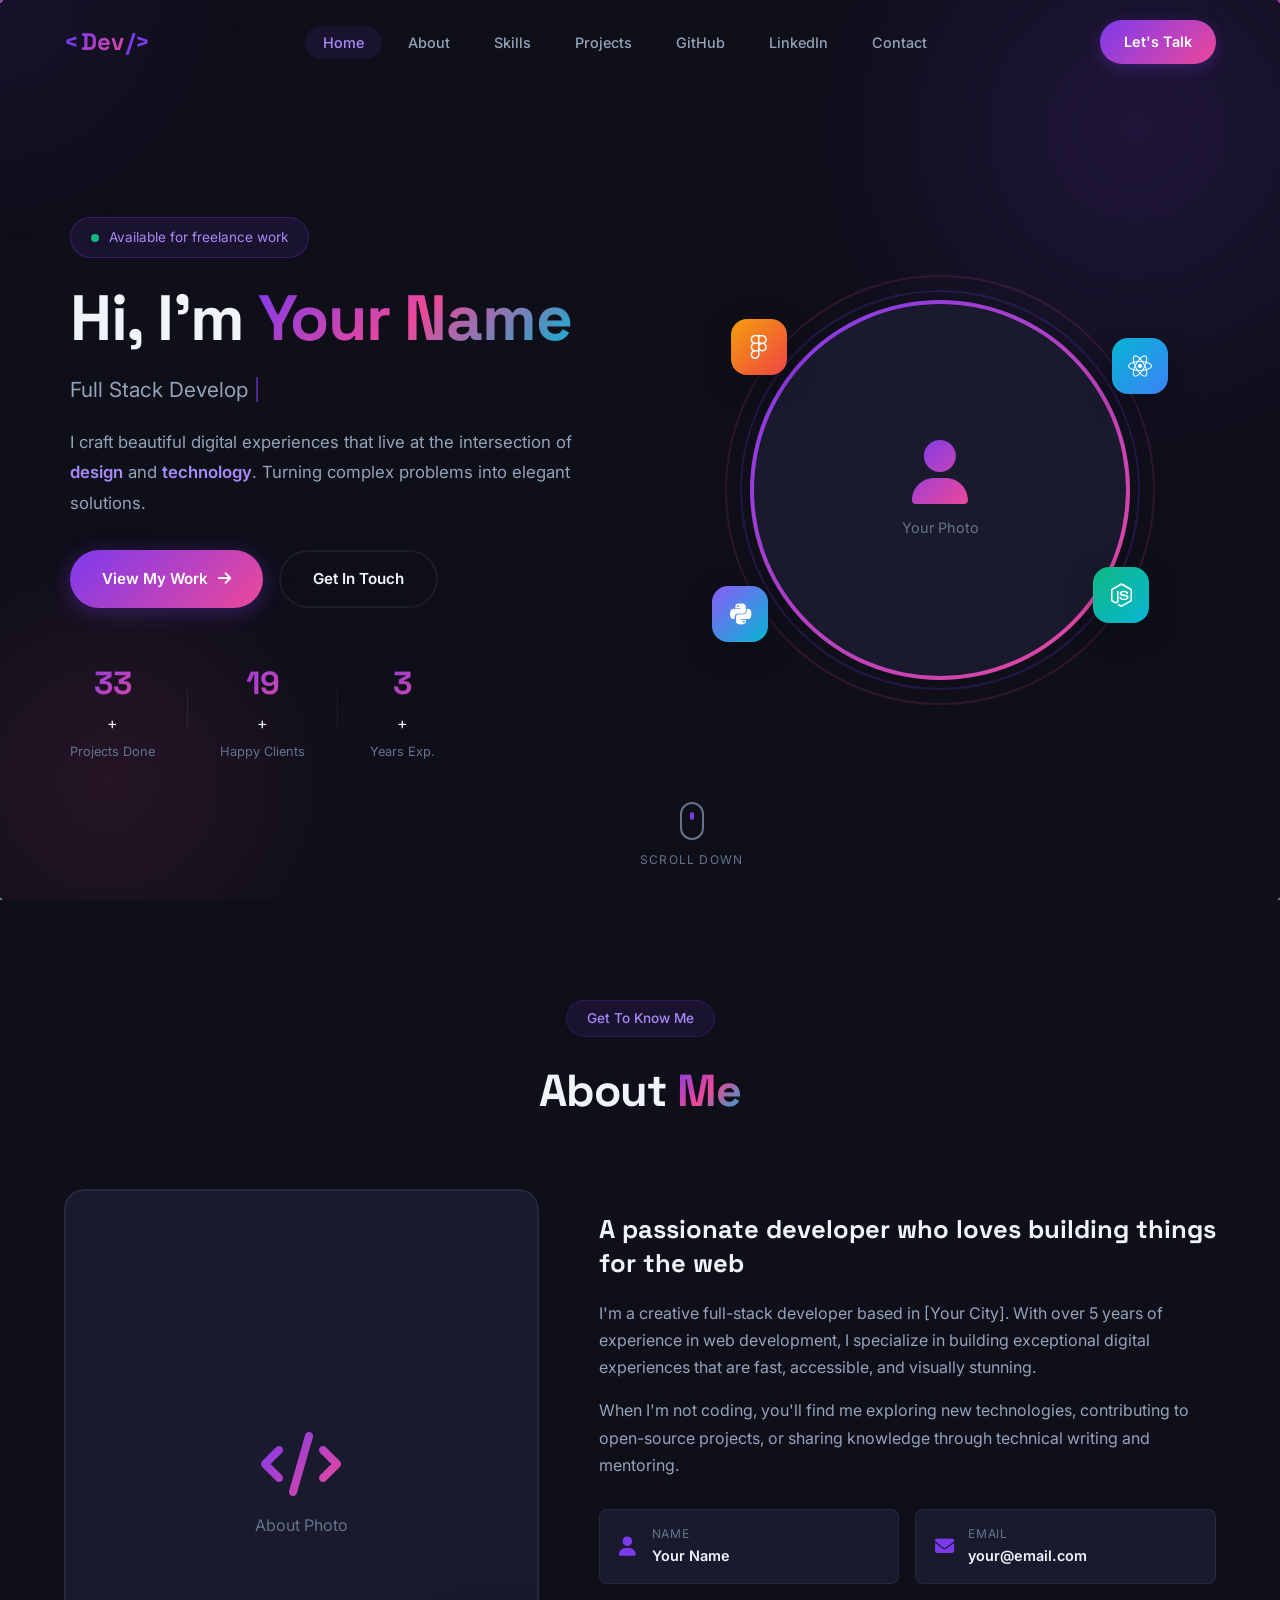
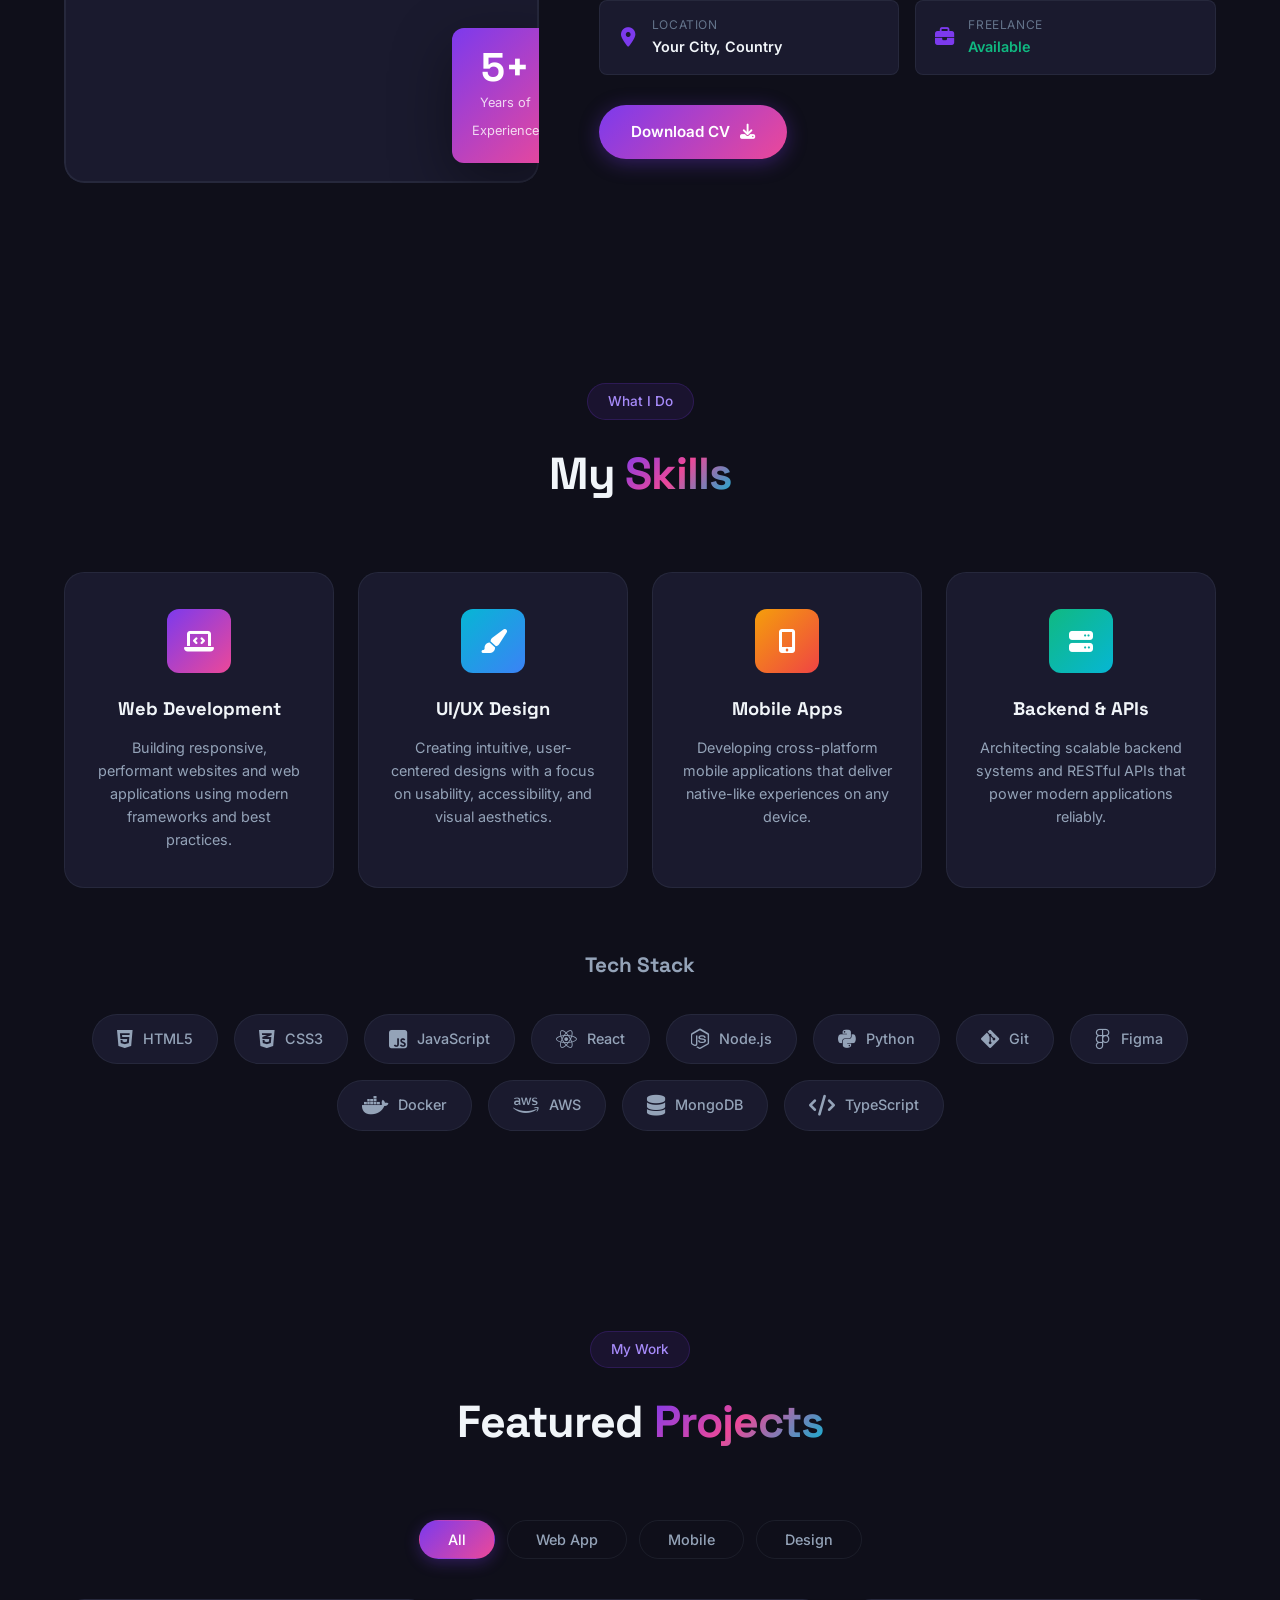
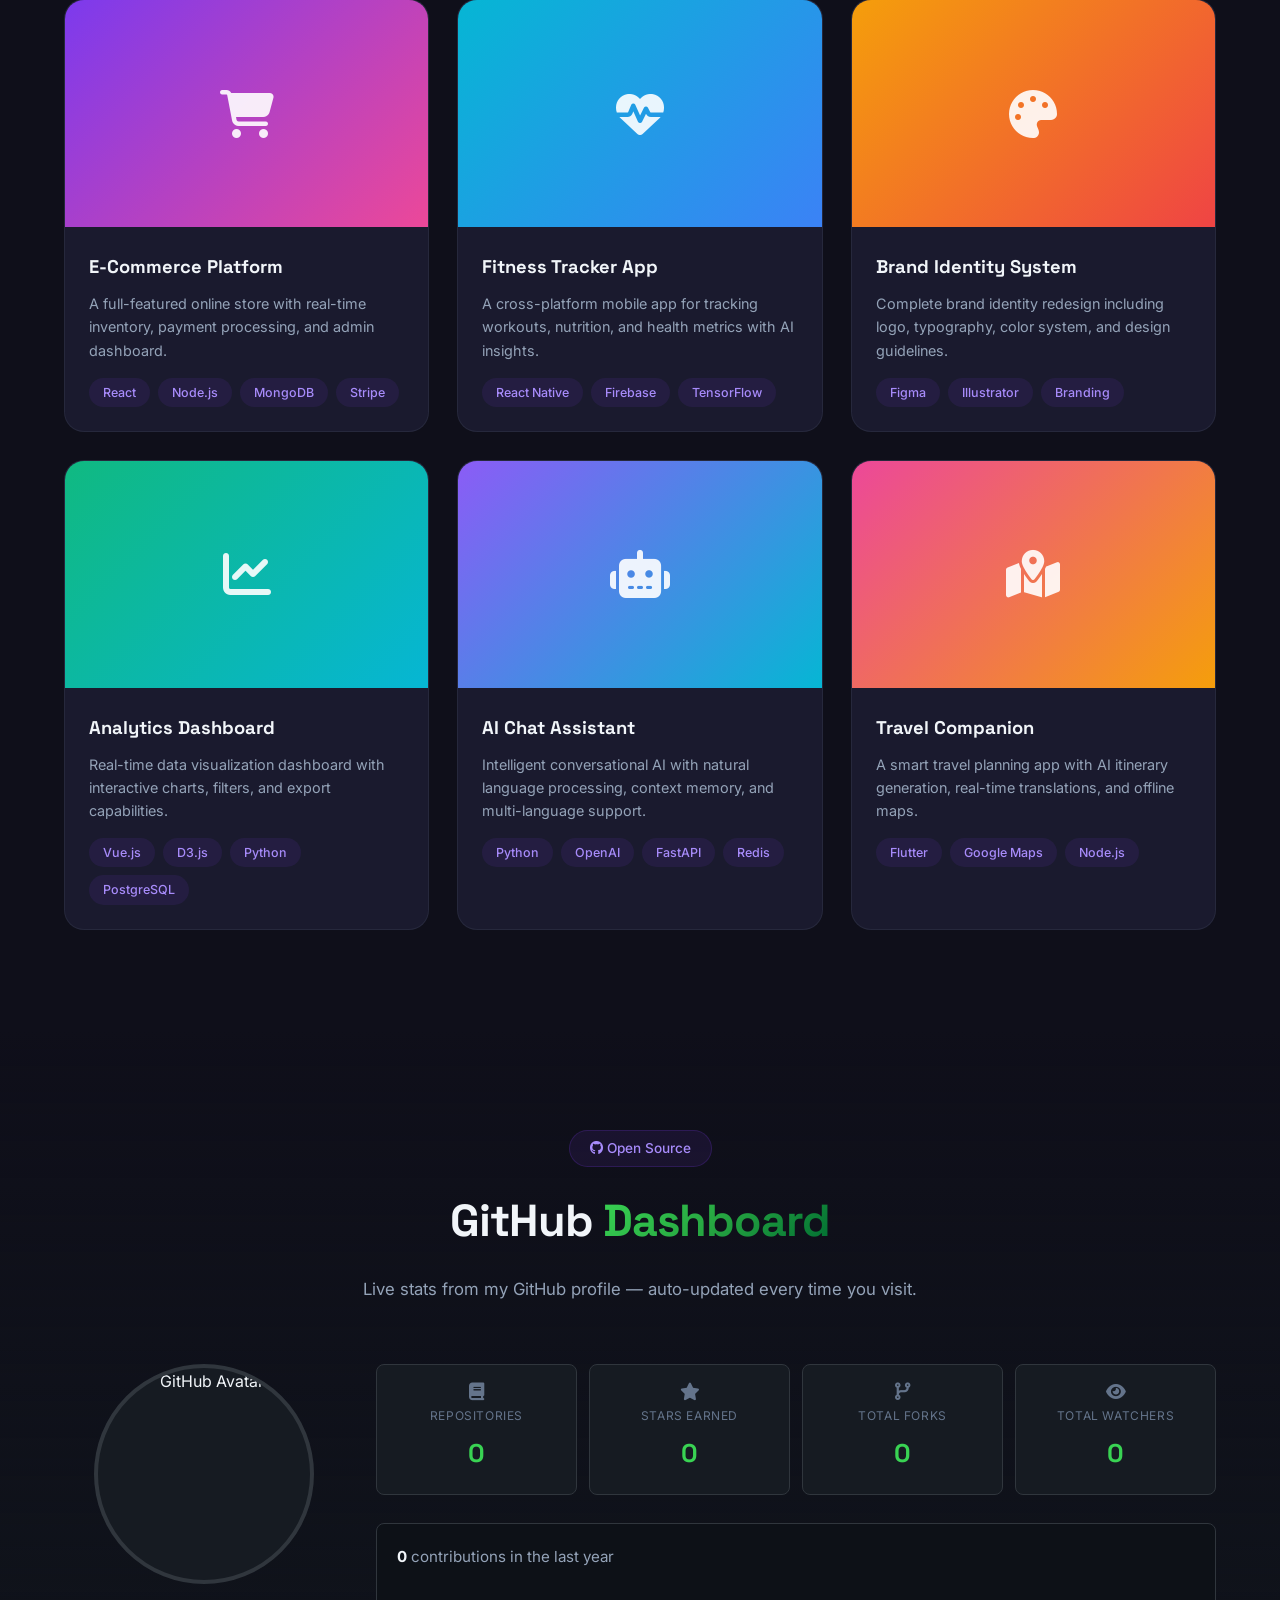
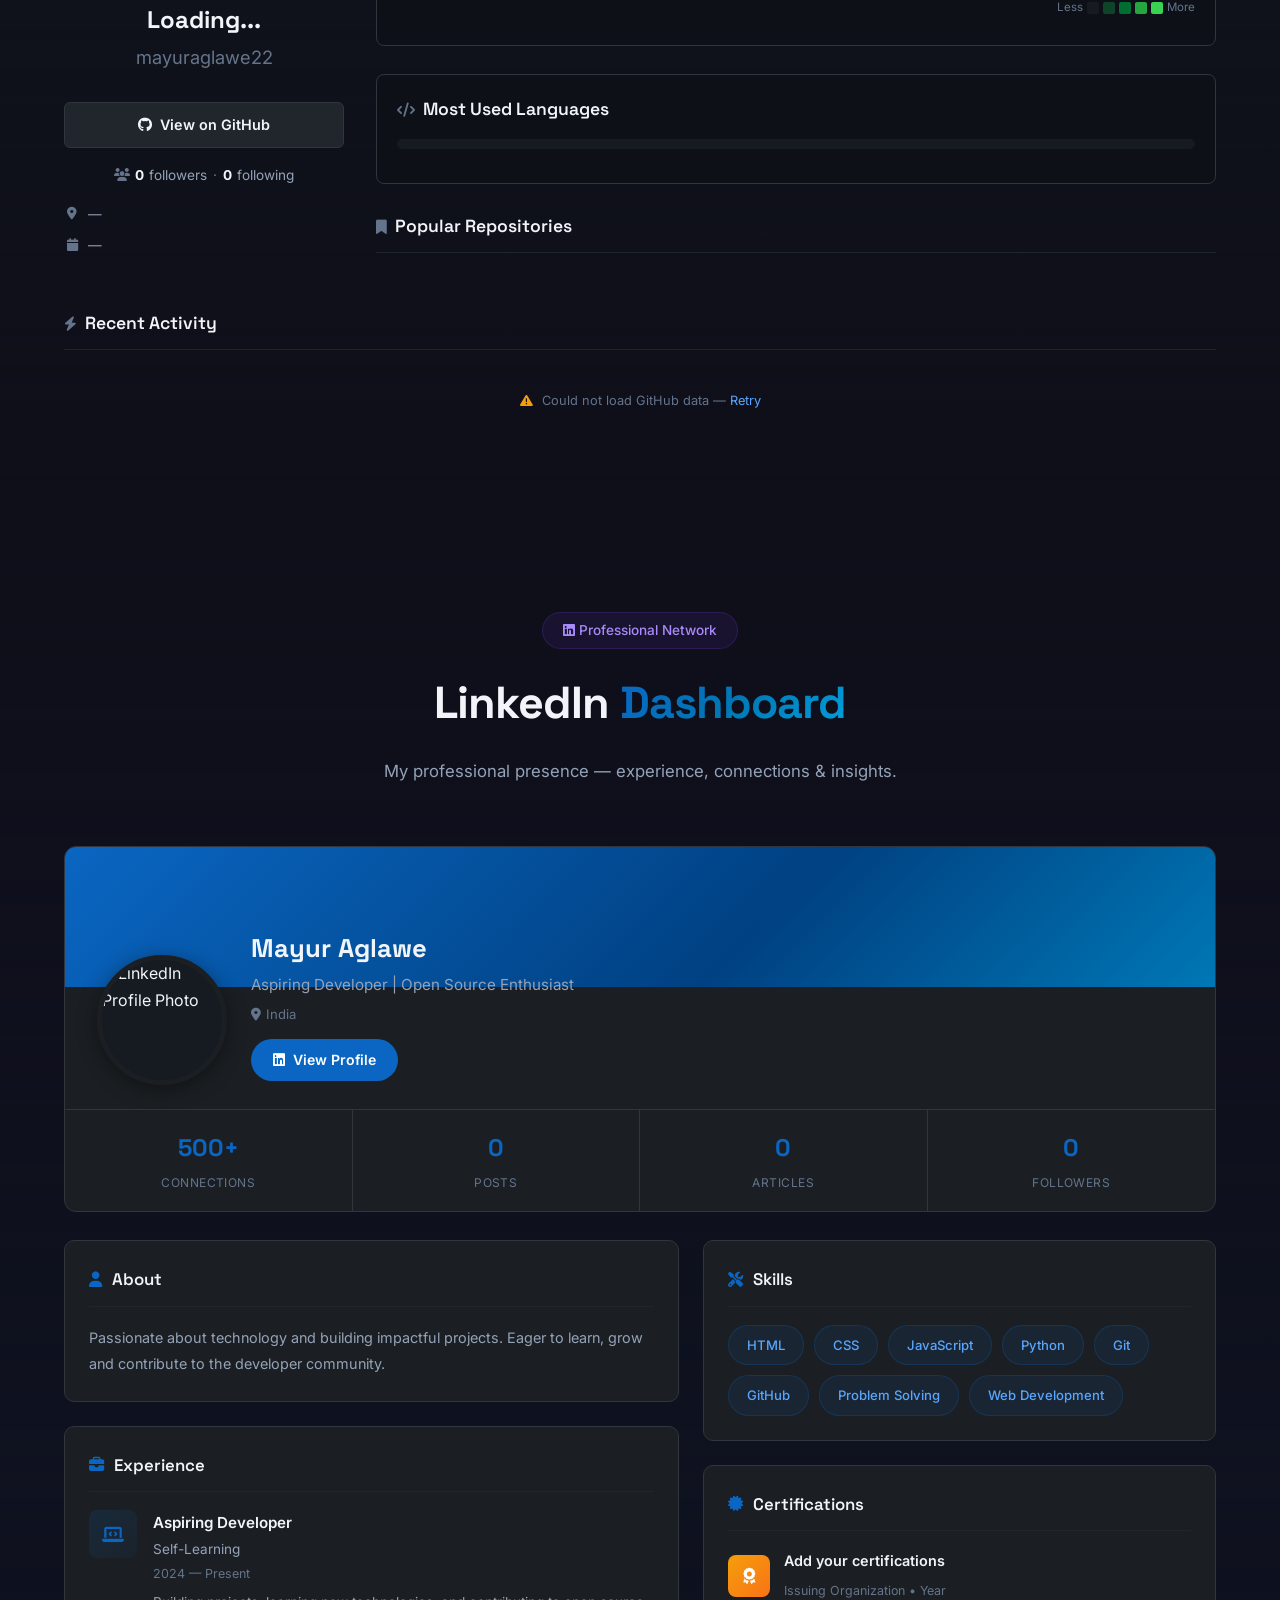
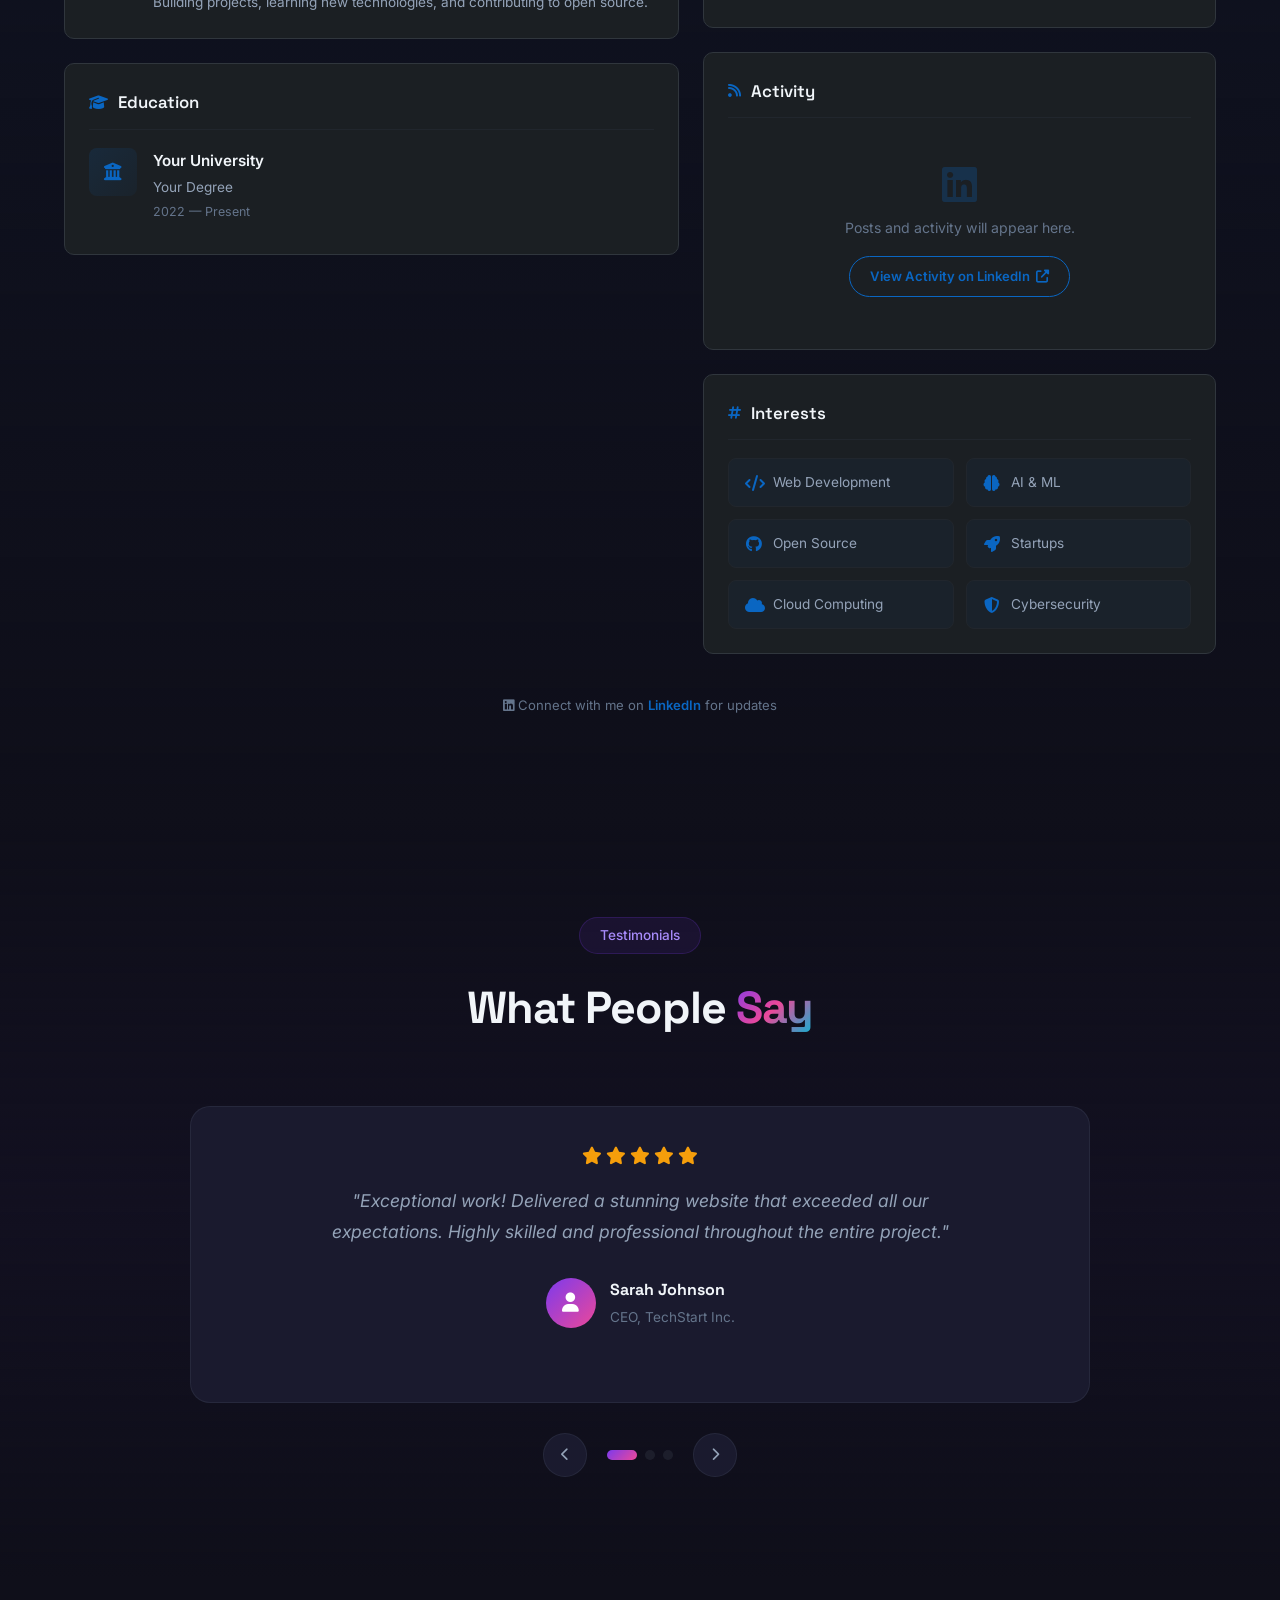
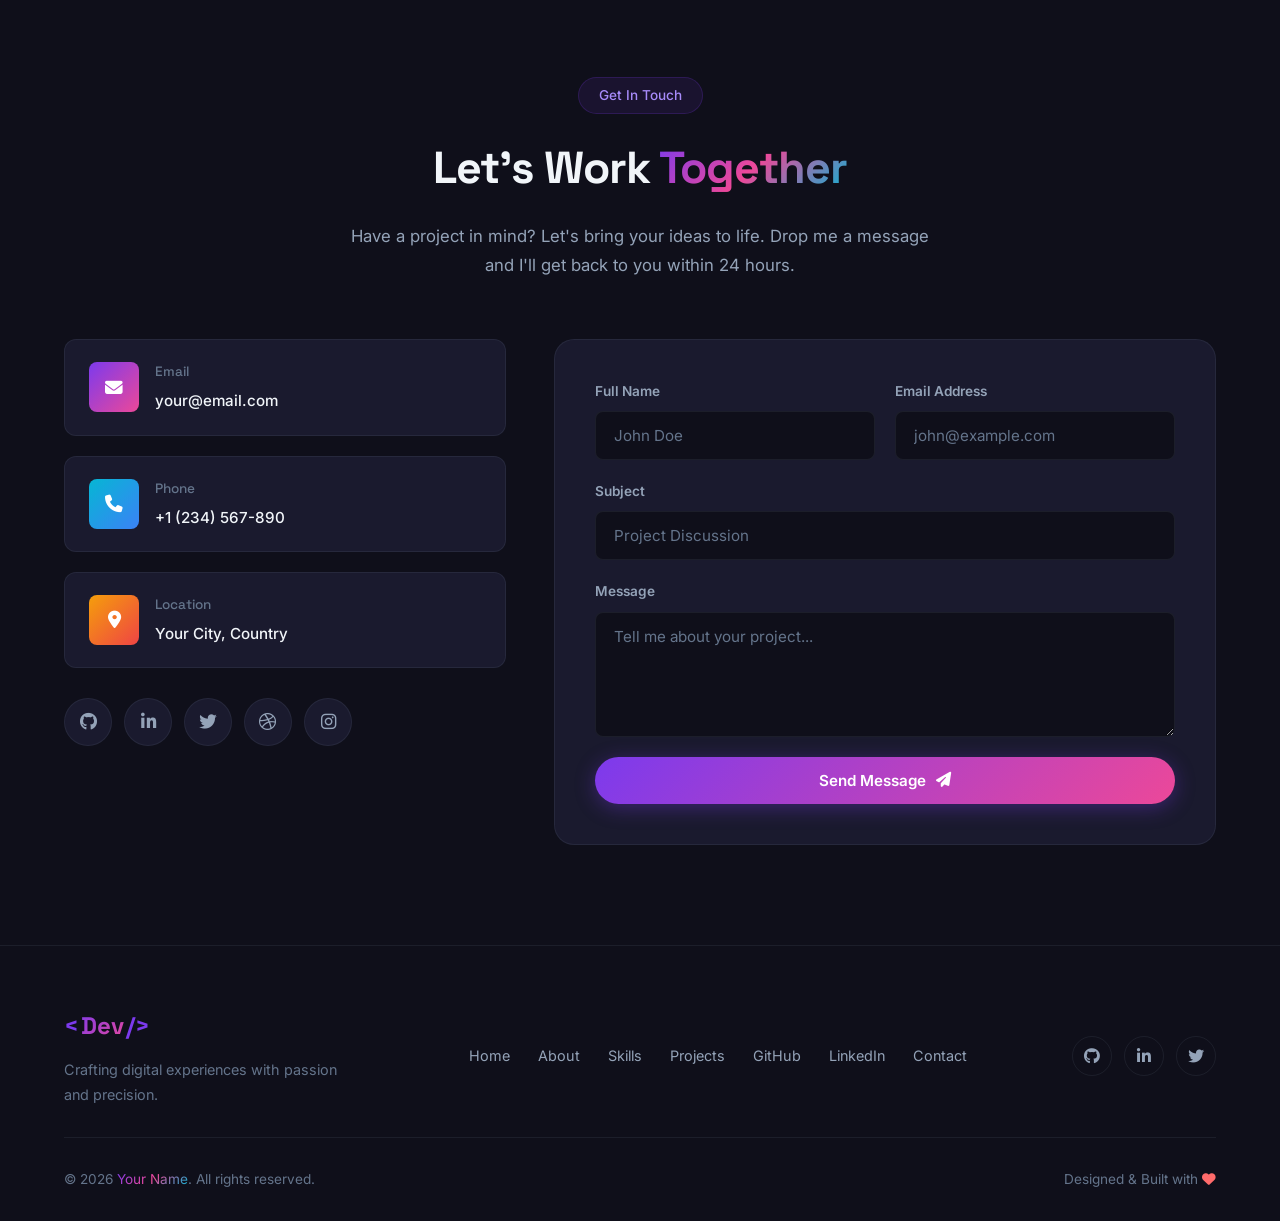
==== index.html @ 2cebf40b "Add LinkedIn Dashboard section with professional profile, experience, skills, certifications and int" ====
<!DOCTYPE html>
<html lang="en">
<head>
    <meta charset="UTF-8">
    <meta name="viewport" content="width=device-width, initial-scale=1.0">
    <title>Portfolio | Creative Developer</title>
    <link rel="stylesheet" href="css/style.css">
    <link rel="stylesheet" href="https://cdnjs.cloudflare.com/ajax/libs/font-awesome/6.5.1/css/all.min.css">
    <link rel="preconnect" href="https://fonts.googleapis.com">
    <link rel="preconnect" href="https://fonts.gstatic.com" crossorigin>
    <link href="https://fonts.googleapis.com/css2?family=Inter:wght@300;400;500;600;700;800;900&family=Space+Grotesk:wght@400;500;600;700&display=swap" rel="stylesheet">
</head>
<body>
    <!-- Cursor Glow Effect -->
    <div class="cursor-glow" id="cursorGlow"></div>

    <!-- Particle Canvas -->
    <canvas id="particleCanvas"></canvas>

    <!-- Navigation -->
    <nav class="navbar" id="navbar">
        <div class="nav-container">
            <a href="#" class="nav-logo">
                <span class="logo-bracket">&lt;</span>
                <span class="logo-text">Dev</span>
                <span class="logo-bracket">/&gt;</span>
            </a>
            <ul class="nav-menu" id="navMenu">
                <li><a href="#home" class="nav-link active">Home</a></li>
                <li><a href="#about" class="nav-link">About</a></li>
                <li><a href="#skills" class="nav-link">Skills</a></li>
                <li><a href="#projects" class="nav-link">Projects</a></li>
                <li><a href="#github" class="nav-link">GitHub</a></li>
                <li><a href="#linkedin" class="nav-link">LinkedIn</a></li>
                <li><a href="#contact" class="nav-link">Contact</a></li>
            </ul>
            <a href="#contact" class="nav-cta">Let's Talk</a>
            <button class="hamburger" id="hamburger" aria-label="Toggle menu">
                <span></span>
                <span></span>
                <span></span>
            </button>
        </div>
    </nav>

    <!-- Hero Section -->
    <section class="hero" id="home">
        <div class="hero-container">
            <div class="hero-content">
                <div class="hero-badge" data-animate="fade-up">
                    <span class="badge-dot"></span>
                    Available for freelance work
                </div>
                <h1 class="hero-title" data-animate="fade-up" data-delay="100">
                    Hi, I'm <span class="gradient-text">Your Name</span>
                </h1>
                <p class="hero-subtitle" data-animate="fade-up" data-delay="200">
                    <span class="typewriter" id="typewriter"></span>
                    <span class="typewriter-cursor">|</span>
                </p>
                <p class="hero-description" data-animate="fade-up" data-delay="300">
                    I craft beautiful digital experiences that live at the intersection of 
                    <span class="highlight">design</span> and <span class="highlight">technology</span>. 
                    Turning complex problems into elegant solutions.
                </p>
                <div class="hero-actions" data-animate="fade-up" data-delay="400">
                    <a href="#projects" class="btn btn-primary">
                        <span>View My Work</span>
                        <i class="fas fa-arrow-right"></i>
                    </a>
                    <a href="#contact" class="btn btn-outline">
                        <span>Get In Touch</span>
                    </a>
                </div>
                <div class="hero-stats" data-animate="fade-up" data-delay="500">
                    <div class="stat">
                        <span class="stat-number" data-count="50">0</span>+
                        <span class="stat-label">Projects Done</span>
                    </div>
                    <div class="stat-divider"></div>
                    <div class="stat">
                        <span class="stat-number" data-count="30">0</span>+
                        <span class="stat-label">Happy Clients</span>
                    </div>
                    <div class="stat-divider"></div>
                    <div class="stat">
                        <span class="stat-number" data-count="5">0</span>+
                        <span class="stat-label">Years Exp.</span>
                    </div>
                </div>
            </div>
            <div class="hero-visual" data-animate="fade-left" data-delay="300">
                <div class="hero-image-wrapper">
                    <div class="hero-image-ring"></div>
                    <div class="hero-image-ring ring-2"></div>
                    <div class="hero-image">
                        <div class="hero-avatar">
                            <i class="fas fa-user"></i>
                            <span>Your Photo</span>
                        </div>
                    </div>
                    <div class="floating-badge badge-1">
                        <i class="fab fa-react"></i>
                    </div>
                    <div class="floating-badge badge-2">
                        <i class="fab fa-node-js"></i>
                    </div>
                    <div class="floating-badge badge-3">
                        <i class="fab fa-figma"></i>
                    </div>
                    <div class="floating-badge badge-4">
                        <i class="fab fa-python"></i>
                    </div>
                </div>
            </div>
        </div>
        <div class="scroll-indicator" data-animate="fade-up" data-delay="600">
            <div class="scroll-mouse">
                <div class="scroll-wheel"></div>
            </div>
            <span>Scroll Down</span>
        </div>
    </section>

    <!-- About Section -->
    <section class="about section" id="about">
        <div class="container">
            <div class="section-header" data-animate="fade-up">
                <span class="section-tag">Get To Know Me</span>
                <h2 class="section-title">About <span class="gradient-text">Me</span></h2>
            </div>
            <div class="about-grid">
                <div class="about-image-col" data-animate="fade-right">
                    <div class="about-image-card">
                        <div class="about-image-placeholder">
                            <i class="fas fa-code"></i>
                            <span>About Photo</span>
                        </div>
                        <div class="experience-badge">
                            <span class="exp-number">5+</span>
                            <span class="exp-text">Years of<br>Experience</span>
                        </div>
                    </div>
                </div>
                <div class="about-content-col" data-animate="fade-left">
                    <h3 class="about-heading">
                        A passionate developer who loves building things for the web
                    </h3>
                    <p class="about-text">
                        I'm a creative full-stack developer based in [Your City]. With over 5 years of 
                        experience in web development, I specialize in building exceptional digital experiences 
                        that are fast, accessible, and visually stunning.
                    </p>
                    <p class="about-text">
                        When I'm not coding, you'll find me exploring new technologies, contributing to 
                        open-source projects, or sharing knowledge through technical writing and mentoring.
                    </p>
                    <div class="about-info-grid">
                        <div class="info-item">
                            <i class="fas fa-user"></i>
                            <div>
                                <span class="info-label">Name</span>
                                <span class="info-value">Your Name</span>
                            </div>
                        </div>
                        <div class="info-item">
                            <i class="fas fa-envelope"></i>
                            <div>
                                <span class="info-label">Email</span>
                                <span class="info-value">your@email.com</span>
                            </div>
                        </div>
                        <div class="info-item">
                            <i class="fas fa-map-marker-alt"></i>
                            <div>
                                <span class="info-label">Location</span>
                                <span class="info-value">Your City, Country</span>
                            </div>
                        </div>
                        <div class="info-item">
                            <i class="fas fa-briefcase"></i>
                            <div>
                                <span class="info-label">Freelance</span>
                                <span class="info-value available">Available</span>
                            </div>
                        </div>
                    </div>
                    <a href="#" class="btn btn-primary" download>
                        <span>Download CV</span>
                        <i class="fas fa-download"></i>
                    </a>
                </div>
            </div>
        </div>
    </section>

    <!-- Skills Section -->
    <section class="skills section" id="skills">
        <div class="container">
            <div class="section-header" data-animate="fade-up">
                <span class="section-tag">What I Do</span>
                <h2 class="section-title">My <span class="gradient-text">Skills</span></h2>
            </div>

            <!-- Services Cards -->
            <div class="services-grid" data-animate="fade-up" data-delay="100">
                <div class="service-card">
                    <div class="service-icon gradient-bg-1">
                        <i class="fas fa-laptop-code"></i>
                    </div>
                    <h3>Web Development</h3>
                    <p>Building responsive, performant websites and web applications using modern frameworks and best practices.</p>
                </div>
                <div class="service-card">
                    <div class="service-icon gradient-bg-2">
                        <i class="fas fa-paint-brush"></i>
                    </div>
                    <h3>UI/UX Design</h3>
                    <p>Creating intuitive, user-centered designs with a focus on usability, accessibility, and visual aesthetics.</p>
                </div>
                <div class="service-card">
                    <div class="service-icon gradient-bg-3">
                        <i class="fas fa-mobile-alt"></i>
                    </div>
                    <h3>Mobile Apps</h3>
                    <p>Developing cross-platform mobile applications that deliver native-like experiences on any device.</p>
                </div>
                <div class="service-card">
                    <div class="service-icon gradient-bg-4">
                        <i class="fas fa-server"></i>
                    </div>
                    <h3>Backend & APIs</h3>
                    <p>Architecting scalable backend systems and RESTful APIs that power modern applications reliably.</p>
                </div>
            </div>

            <!-- Tech Stack -->
            <div class="tech-stack" data-animate="fade-up" data-delay="200">
                <h3 class="tech-title">Tech Stack</h3>
                <div class="tech-grid">
                    <div class="tech-item" data-tooltip="HTML5">
                        <i class="fab fa-html5"></i>
                        <span>HTML5</span>
                    </div>
                    <div class="tech-item" data-tooltip="CSS3">
                        <i class="fab fa-css3-alt"></i>
                        <span>CSS3</span>
                    </div>
                    <div class="tech-item" data-tooltip="JavaScript">
                        <i class="fab fa-js-square"></i>
                        <span>JavaScript</span>
                    </div>
                    <div class="tech-item" data-tooltip="React">
                        <i class="fab fa-react"></i>
                        <span>React</span>
                    </div>
                    <div class="tech-item" data-tooltip="Node.js">
                        <i class="fab fa-node-js"></i>
                        <span>Node.js</span>
                    </div>
                    <div class="tech-item" data-tooltip="Python">
                        <i class="fab fa-python"></i>
                        <span>Python</span>
                    </div>
                    <div class="tech-item" data-tooltip="Git">
                        <i class="fab fa-git-alt"></i>
                        <span>Git</span>
                    </div>
                    <div class="tech-item" data-tooltip="Figma">
                        <i class="fab fa-figma"></i>
                        <span>Figma</span>
                    </div>
                    <div class="tech-item" data-tooltip="Docker">
                        <i class="fab fa-docker"></i>
                        <span>Docker</span>
                    </div>
                    <div class="tech-item" data-tooltip="AWS">
                        <i class="fab fa-aws"></i>
                        <span>AWS</span>
                    </div>
                    <div class="tech-item" data-tooltip="MongoDB">
                        <i class="fas fa-database"></i>
                        <span>MongoDB</span>
                    </div>
                    <div class="tech-item" data-tooltip="TypeScript">
                        <i class="fas fa-code"></i>
                        <span>TypeScript</span>
                    </div>
                </div>
            </div>
        </div>
    </section>

    <!-- Projects Section -->
    <section class="projects section" id="projects">
        <div class="container">
            <div class="section-header" data-animate="fade-up">
                <span class="section-tag">My Work</span>
                <h2 class="section-title">Featured <span class="gradient-text">Projects</span></h2>
            </div>

            <!-- Filter Buttons -->
            <div class="project-filters" data-animate="fade-up" data-delay="100">
                <button class="filter-btn active" data-filter="all">All</button>
                <button class="filter-btn" data-filter="web">Web App</button>
                <button class="filter-btn" data-filter="mobile">Mobile</button>
                <button class="filter-btn" data-filter="design">Design</button>
            </div>

            <!-- Projects Grid -->
            <div class="projects-grid">
                <div class="project-card" data-category="web" data-animate="fade-up" data-delay="100">
                    <div class="project-image">
                        <div class="project-placeholder gradient-bg-1">
                            <i class="fas fa-shopping-cart"></i>
                        </div>
                        <div class="project-overlay">
                            <div class="project-links">
                                <a href="#" class="project-link" title="Live Demo">
                                    <i class="fas fa-external-link-alt"></i>
                                </a>
                                <a href="#" class="project-link" title="Source Code">
                                    <i class="fab fa-github"></i>
                                </a>
                            </div>
                        </div>
                    </div>
                    <div class="project-info">
                        <h3>E-Commerce Platform</h3>
                        <p>A full-featured online store with real-time inventory, payment processing, and admin dashboard.</p>
                        <div class="project-tags">
                            <span>React</span>
                            <span>Node.js</span>
                            <span>MongoDB</span>
                            <span>Stripe</span>
                        </div>
                    </div>
                </div>

                <div class="project-card" data-category="mobile" data-animate="fade-up" data-delay="200">
                    <div class="project-image">
                        <div class="project-placeholder gradient-bg-2">
                            <i class="fas fa-heartbeat"></i>
                        </div>
                        <div class="project-overlay">
                            <div class="project-links">
                                <a href="#" class="project-link" title="Live Demo">
                                    <i class="fas fa-external-link-alt"></i>
                                </a>
                                <a href="#" class="project-link" title="Source Code">
                                    <i class="fab fa-github"></i>
                                </a>
                            </div>
                        </div>
                    </div>
                    <div class="project-info">
                        <h3>Fitness Tracker App</h3>
                        <p>A cross-platform mobile app for tracking workouts, nutrition, and health metrics with AI insights.</p>
                        <div class="project-tags">
                            <span>React Native</span>
                            <span>Firebase</span>
                            <span>TensorFlow</span>
                        </div>
                    </div>
                </div>

                <div class="project-card" data-category="design" data-animate="fade-up" data-delay="300">
                    <div class="project-image">
                        <div class="project-placeholder gradient-bg-3">
                            <i class="fas fa-palette"></i>
                        </div>
                        <div class="project-overlay">
                            <div class="project-links">
                                <a href="#" class="project-link" title="Live Demo">
                                    <i class="fas fa-external-link-alt"></i>
                                </a>
                                <a href="#" class="project-link" title="Source Code">
                                    <i class="fab fa-github"></i>
                                </a>
                            </div>
                        </div>
                    </div>
                    <div class="project-info">
                        <h3>Brand Identity System</h3>
                        <p>Complete brand identity redesign including logo, typography, color system, and design guidelines.</p>
                        <div class="project-tags">
                            <span>Figma</span>
                            <span>Illustrator</span>
                            <span>Branding</span>
                        </div>
                    </div>
                </div>

                <div class="project-card" data-category="web" data-animate="fade-up" data-delay="400">
                    <div class="project-image">
                        <div class="project-placeholder gradient-bg-4">
                            <i class="fas fa-chart-line"></i>
                        </div>
                        <div class="project-overlay">
                            <div class="project-links">
                                <a href="#" class="project-link" title="Live Demo">
                                    <i class="fas fa-external-link-alt"></i>
                                </a>
                                <a href="#" class="project-link" title="Source Code">
                                    <i class="fab fa-github"></i>
                                </a>
                            </div>
                        </div>
                    </div>
                    <div class="project-info">
                        <h3>Analytics Dashboard</h3>
                        <p>Real-time data visualization dashboard with interactive charts, filters, and export capabilities.</p>
                        <div class="project-tags">
                            <span>Vue.js</span>
                            <span>D3.js</span>
                            <span>Python</span>
                            <span>PostgreSQL</span>
                        </div>
                    </div>
                </div>

                <div class="project-card" data-category="web" data-animate="fade-up" data-delay="200">
                    <div class="project-image">
                        <div class="project-placeholder gradient-bg-5">
                            <i class="fas fa-robot"></i>
                        </div>
                        <div class="project-overlay">
                            <div class="project-links">
                                <a href="#" class="project-link" title="Live Demo">
                                    <i class="fas fa-external-link-alt"></i>
                                </a>
                                <a href="#" class="project-link" title="Source Code">
                                    <i class="fab fa-github"></i>
                                </a>
                            </div>
                        </div>
                    </div>
                    <div class="project-info">
                        <h3>AI Chat Assistant</h3>
                        <p>Intelligent conversational AI with natural language processing, context memory, and multi-language support.</p>
                        <div class="project-tags">
                            <span>Python</span>
                            <span>OpenAI</span>
                            <span>FastAPI</span>
                            <span>Redis</span>
                        </div>
                    </div>
                </div>

                <div class="project-card" data-category="mobile" data-animate="fade-up" data-delay="300">
                    <div class="project-image">
                        <div class="project-placeholder gradient-bg-6">
                            <i class="fas fa-map-marked-alt"></i>
                        </div>
                        <div class="project-overlay">
                            <div class="project-links">
                                <a href="#" class="project-link" title="Live Demo">
                                    <i class="fas fa-external-link-alt"></i>
                                </a>
                                <a href="#" class="project-link" title="Source Code">
                                    <i class="fab fa-github"></i>
                                </a>
                            </div>
                        </div>
                    </div>
                    <div class="project-info">
                        <h3>Travel Companion</h3>
                        <p>A smart travel planning app with AI itinerary generation, real-time translations, and offline maps.</p>
                        <div class="project-tags">
                            <span>Flutter</span>
                            <span>Google Maps</span>
                            <span>Node.js</span>
                        </div>
                    </div>
                </div>
            </div>
        </div>
    </section>

    <!-- GitHub Dashboard Section -->
    <section class="github-dashboard section" id="github">
        <div class="container">
            <div class="section-header" data-animate="fade-up">
                <span class="section-tag"><i class="fab fa-github"></i> Open Source</span>
                <h2 class="section-title">GitHub <span class="gh-green-text">Dashboard</span></h2>
                <p class="section-subtitle">Live stats from my GitHub profile — auto-updated every time you visit.</p>
            </div>

            <!-- GitHub-style Profile Overview -->
            <div class="gh-overview" data-animate="fade-up" data-delay="100">
                <div class="gh-profile-sidebar">
                    <img class="gh-avatar" id="ghAvatar" src="https://avatars.githubusercontent.com/u/223784075?v=4" alt="GitHub Avatar">
                    <h3 id="ghName" class="gh-display-name">Loading...</h3>
                    <span class="gh-username" id="ghUsername">mayuraglawe22</span>
                    <p class="gh-bio" id="ghBio"></p>
                    <a href="https://github.com/mayuraglawe22" target="_blank" rel="noopener" class="gh-follow-btn">
                        <i class="fab fa-github"></i> View on GitHub
                    </a>
                    <div class="gh-sidebar-stats">
                        <div class="gh-sidebar-stat">
                            <i class="fas fa-users"></i>
                            <strong id="ghFollowers">0</strong> followers
                        </div>
                        <span class="gh-dot-sep">·</span>
                        <div class="gh-sidebar-stat">
                            <strong id="ghFollowing">0</strong> following
                        </div>
                    </div>
                    <div class="gh-sidebar-meta">
                        <div class="gh-meta-item gh-hidden" id="ghCompany">
                            <i class="fas fa-building"></i> <span></span>
                        </div>
                        <div class="gh-meta-item" id="ghLocation">
                            <i class="fas fa-map-marker-alt"></i> <span>—</span>
                        </div>
                        <div class="gh-meta-item gh-hidden" id="ghBlog">
                            <i class="fas fa-link"></i> <a href="#" target="_blank" rel="noopener" title="Blog">—</a>
                        </div>
                        <div class="gh-meta-item" id="ghJoined">
                            <i class="fas fa-calendar"></i> <span>—</span>
                        </div>
                    </div>
                </div>

                <div class="gh-main-content">
                    <!-- Pinned / Stats Row -->
                    <div class="gh-stats-bar">
                        <div class="gh-stat-pill">
                            <i class="fas fa-book"></i>
                            <span>Repositories</span>
                            <strong id="ghRepos">0</strong>
                        </div>
                        <div class="gh-stat-pill">
                            <i class="fas fa-star"></i>
                            <span>Stars Earned</span>
                            <strong id="ghStars">0</strong>
                        </div>
                        <div class="gh-stat-pill">
                            <i class="fas fa-code-branch"></i>
                            <span>Total Forks</span>
                            <strong id="ghForks">0</strong>
                        </div>
                        <div class="gh-stat-pill">
                            <i class="fas fa-eye"></i>
                            <span>Total Watchers</span>
                            <strong id="ghWatchers">0</strong>
                        </div>
                    </div>

                    <!-- Contribution Graph (GitHub green!) -->
                    <div class="gh-contrib-section">
                        <div class="gh-contrib-header">
                            <h3><span id="ghContribCount">0</span> contributions in the last year</h3>
                        </div>
                        <div class="gh-contrib-card">
                            <div class="gh-contrib-calendar" id="ghContribCalendar">
                                <!-- JS generates the green grid here -->
                            </div>
                            <div class="gh-contrib-legend">
                                <span>Less</span>
                                <div class="gh-legend-box gh-level-0"></div>
                                <div class="gh-legend-box gh-level-1"></div>
                                <div class="gh-legend-box gh-level-2"></div>
                                <div class="gh-legend-box gh-level-3"></div>
                                <div class="gh-legend-box gh-level-4"></div>
                                <span>More</span>
                            </div>
                        </div>
                    </div>

                    <!-- Language Breakdown -->
                    <div class="gh-langs-section">
                        <h3 class="gh-section-title"><i class="fas fa-code"></i> Most Used Languages</h3>
                        <div class="gh-langs-bar" id="ghLangsBar"></div>
                        <div class="gh-langs-legend" id="ghLangsLegend"></div>
                    </div>

                    <!-- Pinned / Recent Repositories -->
                    <div class="gh-repos-section">
                        <h3 class="gh-section-title">
                            <i class="fas fa-bookmark"></i> Popular Repositories
                        </h3>
                        <div class="gh-repos-grid" id="ghReposGrid"></div>
                    </div>
                </div>
            </div>

            <!-- Recent Activity Timeline -->
            <div class="gh-activity-section" data-animate="fade-up" data-delay="200">
                <h3 class="gh-section-title"><i class="fas fa-bolt"></i> Recent Activity</h3>
                <div class="gh-timeline" id="ghActivityFeed"></div>
            </div>

            <div class="gh-last-updated" data-animate="fade-up">
                <span id="ghLastUpdated"><i class="fas fa-sync-alt gh-spin"></i> Fetching latest data...</span>
            </div>
        </div>
    </section>

    <!-- LinkedIn Dashboard Section -->
    <section class="linkedin-dashboard section" id="linkedin">
        <div class="container">
            <div class="section-header" data-animate="fade-up">
                <span class="section-tag"><i class="fab fa-linkedin"></i> Professional Network</span>
                <h2 class="section-title">LinkedIn <span class="li-blue-text">Dashboard</span></h2>
                <p class="section-subtitle">My professional presence — experience, connections & insights.</p>
            </div>

            <!-- LinkedIn Profile Card -->
            <div class="li-overview" data-animate="fade-up" data-delay="100">
                <!-- Banner + Profile -->
                <div class="li-profile-card">
                    <div class="li-banner">
                        <div class="li-banner-gradient"></div>
                    </div>
                    <div class="li-profile-top">
                        <img class="li-avatar" src="https://avatars.githubusercontent.com/u/223784075?v=4" alt="LinkedIn Profile Photo">
                        <div class="li-profile-info">
                            <h3 class="li-name">Mayur Aglawe</h3>
                            <p class="li-headline">Aspiring Developer | Open Source Enthusiast</p>
                            <span class="li-location"><i class="fas fa-map-marker-alt"></i> India</span>
                            <a href="https://www.linkedin.com/in/mayur-aglawe-77aa73262/" target="_blank" rel="noopener" class="li-connect-btn">
                                <i class="fab fa-linkedin"></i> View Profile
                            </a>
                        </div>
                    </div>

                    <!-- Stats Row -->
                    <div class="li-stats-row">
                        <div class="li-stat-box">
                            <strong>500+</strong>
                            <span>Connections</span>
                        </div>
                        <div class="li-stat-box">
                            <strong>0</strong>
                            <span>Posts</span>
                        </div>
                        <div class="li-stat-box">
                            <strong>0</strong>
                            <span>Articles</span>
                        </div>
                        <div class="li-stat-box">
                            <strong>0</strong>
                            <span>Followers</span>
                        </div>
                    </div>
                </div>

                <!-- Two Column Layout -->
                <div class="li-grid">
                    <!-- Left Column -->
                    <div class="li-left-col">
                        <!-- About -->
                        <div class="li-card">
                            <h3 class="li-card-title"><i class="fas fa-user"></i> About</h3>
                            <p class="li-about-text">
                                Passionate about technology and building impactful projects. Eager to learn, grow and contribute to the developer community.
                            </p>
                        </div>

                        <!-- Experience -->
                        <div class="li-card">
                            <h3 class="li-card-title"><i class="fas fa-briefcase"></i> Experience</h3>
                            <div class="li-experience-list">
                                <div class="li-exp-item">
                                    <div class="li-exp-icon">
                                        <i class="fas fa-laptop-code"></i>
                                    </div>
                                    <div class="li-exp-details">
                                        <h4>Aspiring Developer</h4>
                                        <span class="li-exp-company">Self-Learning</span>
                                        <span class="li-exp-date">2024 — Present</span>
                                        <p>Building projects, learning new technologies, and contributing to open source.</p>
                                    </div>
                                </div>
                            </div>
                        </div>

                        <!-- Education -->
                        <div class="li-card">
                            <h3 class="li-card-title"><i class="fas fa-graduation-cap"></i> Education</h3>
                            <div class="li-experience-list">
                                <div class="li-exp-item">
                                    <div class="li-exp-icon">
                                        <i class="fas fa-university"></i>
                                    </div>
                                    <div class="li-exp-details">
                                        <h4>Your University</h4>
                                        <span class="li-exp-company">Your Degree</span>
                                        <span class="li-exp-date">2022 — Present</span>
                                    </div>
                                </div>
                            </div>
                        </div>
                    </div>

                    <!-- Right Column -->
                    <div class="li-right-col">
                        <!-- Skills -->
                        <div class="li-card">
                            <h3 class="li-card-title"><i class="fas fa-tools"></i> Skills</h3>
                            <div class="li-skills-grid">
                                <span class="li-skill-tag">HTML</span>
                                <span class="li-skill-tag">CSS</span>
                                <span class="li-skill-tag">JavaScript</span>
                                <span class="li-skill-tag">Python</span>
                                <span class="li-skill-tag">Git</span>
                                <span class="li-skill-tag">GitHub</span>
                                <span class="li-skill-tag">Problem Solving</span>
                                <span class="li-skill-tag">Web Development</span>
                            </div>
                        </div>

                        <!-- Certifications -->
                        <div class="li-card">
                            <h3 class="li-card-title"><i class="fas fa-certificate"></i> Certifications</h3>
                            <div class="li-cert-list">
                                <div class="li-cert-item">
                                    <div class="li-cert-icon"><i class="fas fa-award"></i></div>
                                    <div>
                                        <h4>Add your certifications</h4>
                                        <span>Issuing Organization • Year</span>
                                    </div>
                                </div>
                            </div>
                        </div>

                        <!-- Recent Activity -->
                        <div class="li-card">
                            <h3 class="li-card-title"><i class="fas fa-rss"></i> Activity</h3>
                            <div class="li-activity-placeholder">
                                <i class="fab fa-linkedin li-activity-icon"></i>
                                <p>Posts and activity will appear here.</p>
                                <a href="https://www.linkedin.com/in/mayur-aglawe-77aa73262/recent-activity/" target="_blank" rel="noopener" class="li-view-activity">
                                    View Activity on LinkedIn <i class="fas fa-external-link-alt"></i>
                                </a>
                            </div>
                        </div>

                        <!-- Interests -->
                        <div class="li-card">
                            <h3 class="li-card-title"><i class="fas fa-hashtag"></i> Interests</h3>
                            <div class="li-interests-grid">
                                <div class="li-interest-item">
                                    <i class="fas fa-code"></i>
                                    <span>Web Development</span>
                                </div>
                                <div class="li-interest-item">
                                    <i class="fas fa-brain"></i>
                                    <span>AI & ML</span>
                                </div>
                                <div class="li-interest-item">
                                    <i class="fab fa-github"></i>
                                    <span>Open Source</span>
                                </div>
                                <div class="li-interest-item">
                                    <i class="fas fa-rocket"></i>
                                    <span>Startups</span>
                                </div>
                                <div class="li-interest-item">
                                    <i class="fas fa-cloud"></i>
                                    <span>Cloud Computing</span>
                                </div>
                                <div class="li-interest-item">
                                    <i class="fas fa-shield-alt"></i>
                                    <span>Cybersecurity</span>
                                </div>
                            </div>
                        </div>
                    </div>
                </div>
            </div>

            <div class="li-footer-note" data-animate="fade-up">
                <span><i class="fab fa-linkedin"></i> Connect with me on <a href="https://www.linkedin.com/in/mayur-aglawe-77aa73262/" target="_blank" rel="noopener">LinkedIn</a> for updates</span>
            </div>
        </div>
    </section>

    <!-- Testimonials Section -->
    <section class="testimonials section">
        <div class="container">
            <div class="section-header" data-animate="fade-up">
                <span class="section-tag">Testimonials</span>
                <h2 class="section-title">What People <span class="gradient-text">Say</span></h2>
            </div>
            <div class="testimonials-slider" data-animate="fade-up" data-delay="100">
                <div class="testimonial-track" id="testimonialTrack">
                    <div class="testimonial-card">
                        <div class="testimonial-stars">
                            <i class="fas fa-star"></i><i class="fas fa-star"></i><i class="fas fa-star"></i><i class="fas fa-star"></i><i class="fas fa-star"></i>
                        </div>
                        <p>"Exceptional work! Delivered a stunning website that exceeded all our expectations. Highly skilled and professional throughout the entire project."</p>
                        <div class="testimonial-author">
                            <div class="author-avatar gradient-bg-1">
                                <i class="fas fa-user"></i>
                            </div>
                            <div>
                                <h4>Sarah Johnson</h4>
                                <span>CEO, TechStart Inc.</span>
                            </div>
                        </div>
                    </div>
                    <div class="testimonial-card">
                        <div class="testimonial-stars">
                            <i class="fas fa-star"></i><i class="fas fa-star"></i><i class="fas fa-star"></i><i class="fas fa-star"></i><i class="fas fa-star"></i>
                        </div>
                        <p>"Incredibly talented developer with an eye for design. Transformed our outdated platform into a modern, user-friendly experience. Will definitely work together again!"</p>
                        <div class="testimonial-author">
                            <div class="author-avatar gradient-bg-2">
                                <i class="fas fa-user"></i>
                            </div>
                            <div>
                                <h4>Michael Chen</h4>
                                <span>Product Manager, InnovateCo</span>
                            </div>
                        </div>
                    </div>
                    <div class="testimonial-card">
                        <div class="testimonial-stars">
                            <i class="fas fa-star"></i><i class="fas fa-star"></i><i class="fas fa-star"></i><i class="fas fa-star"></i><i class="fas fa-star"></i>
                        </div>
                        <p>"A true professional who listens, understands, and delivers. The app they built for us has been a game-changer for our business. Top-notch quality!"</p>
                        <div class="testimonial-author">
                            <div class="author-avatar gradient-bg-3">
                                <i class="fas fa-user"></i>
                            </div>
                            <div>
                                <h4>Emily Rodriguez</h4>
                                <span>Founder, GreenLeaf Studios</span>
                            </div>
                        </div>
                    </div>
                </div>
                <div class="testimonial-nav">
                    <button class="test-nav-btn" id="testPrev" aria-label="Previous testimonial"><i class="fas fa-chevron-left"></i></button>
                    <div class="test-dots" id="testDots"></div>
                    <button class="test-nav-btn" id="testNext" aria-label="Next testimonial"><i class="fas fa-chevron-right"></i></button>
                </div>
            </div>
        </div>
    </section>

    <!-- Contact Section -->
    <section class="contact section" id="contact">
        <div class="container">
            <div class="section-header" data-animate="fade-up">
                <span class="section-tag">Get In Touch</span>
                <h2 class="section-title">Let's Work <span class="gradient-text">Together</span></h2>
                <p class="section-subtitle">Have a project in mind? Let's bring your ideas to life. Drop me a message and I'll get back to you within 24 hours.</p>
            </div>
            <div class="contact-grid">
                <div class="contact-info" data-animate="fade-right">
                    <div class="contact-card">
                        <div class="contact-icon gradient-bg-1">
                            <i class="fas fa-envelope"></i>
                        </div>
                        <div>
                            <h4>Email</h4>
                            <a href="mailto:your@email.com">your@email.com</a>
                        </div>
                    </div>
                    <div class="contact-card">
                        <div class="contact-icon gradient-bg-2">
                            <i class="fas fa-phone"></i>
                        </div>
                        <div>
                            <h4>Phone</h4>
                            <a href="tel:+1234567890">+1 (234) 567-890</a>
                        </div>
                    </div>
                    <div class="contact-card">
                        <div class="contact-icon gradient-bg-3">
                            <i class="fas fa-map-marker-alt"></i>
                        </div>
                        <div>
                            <h4>Location</h4>
                            <span>Your City, Country</span>
                        </div>
                    </div>
                    <div class="social-links">
                        <a href="#" class="social-link" aria-label="GitHub"><i class="fab fa-github"></i></a>
                        <a href="#" class="social-link" aria-label="LinkedIn"><i class="fab fa-linkedin-in"></i></a>
                        <a href="#" class="social-link" aria-label="Twitter"><i class="fab fa-twitter"></i></a>
                        <a href="#" class="social-link" aria-label="Dribbble"><i class="fab fa-dribbble"></i></a>
                        <a href="#" class="social-link" aria-label="Instagram"><i class="fab fa-instagram"></i></a>
                    </div>
                </div>
                <form class="contact-form" id="contactForm" data-animate="fade-left">
                    <div class="form-row">
                        <div class="form-group">
                            <label for="name">Full Name</label>
                            <input type="text" id="name" name="name" placeholder="John Doe" required>
                        </div>
                        <div class="form-group">
                            <label for="email">Email Address</label>
                            <input type="email" id="email" name="email" placeholder="john@example.com" required>
                        </div>
                    </div>
                    <div class="form-group">
                        <label for="subject">Subject</label>
                        <input type="text" id="subject" name="subject" placeholder="Project Discussion" required>
                    </div>
                    <div class="form-group">
                        <label for="message">Message</label>
                        <textarea id="message" name="message" rows="5" placeholder="Tell me about your project..." required></textarea>
                    </div>
                    <button type="submit" class="btn btn-primary btn-full">
                        <span>Send Message</span>
                        <i class="fas fa-paper-plane"></i>
                    </button>
                </form>
            </div>
        </div>
    </section>

    <!-- Footer -->
    <footer class="footer">
        <div class="container">
            <div class="footer-content">
                <div class="footer-brand">
                    <a href="#" class="nav-logo">
                        <span class="logo-bracket">&lt;</span>
                        <span class="logo-text">Dev</span>
                        <span class="logo-bracket">/&gt;</span>
                    </a>
                    <p>Crafting digital experiences with passion and precision.</p>
                </div>
                <div class="footer-links">
                    <a href="#home">Home</a>
                    <a href="#about">About</a>
                    <a href="#skills">Skills</a>
                    <a href="#projects">Projects</a>
                    <a href="#github">GitHub</a>
                    <a href="#linkedin">LinkedIn</a>
                    <a href="#contact">Contact</a>
                </div>
                <div class="footer-social">
                    <a href="https://github.com/mayuraglawe22" target="_blank" rel="noopener" aria-label="GitHub"><i class="fab fa-github"></i></a>
                    <a href="https://www.linkedin.com/in/mayur-aglawe-77aa73262/" target="_blank" rel="noopener" aria-label="LinkedIn"><i class="fab fa-linkedin-in"></i></a>
                    <a href="#" aria-label="Twitter"><i class="fab fa-twitter"></i></a>
                </div>
            </div>
            <div class="footer-bottom">
                <p>&copy; 2026 <span class="gradient-text">Your Name</span>. All rights reserved.</p>
                <p>Designed & Built with <i class="fas fa-heart heart-icon"></i></p>
            </div>
        </div>
    </footer>

    <!-- Back to Top -->
    <button class="back-to-top" id="backToTop" aria-label="Back to top">
        <i class="fas fa-arrow-up"></i>
    </button>

    <script src="js/script.js"></script>
</body>
</html>
---- css/style.css ----
/* ========================================
   PORTFOLIO - Bold Colorful Theme
   ======================================== */

/* CSS Variables */
:root {
    --primary: #7c3aed;
    --primary-light: #a78bfa;
    --secondary: #ec4899;
    --accent: #06b6d4;
    --accent-2: #f59e0b;
    --bg-dark: #0f0f1a;
    --bg-card: #1a1a2e;
    --bg-card-hover: #222240;
    --text-primary: #f1f5f9;
    --text-secondary: #94a3b8;
    --text-muted: #64748b;
    --border: rgba(148, 163, 184, 0.1);
    --gradient-1: linear-gradient(135deg, #7c3aed, #ec4899);
    --gradient-2: linear-gradient(135deg, #06b6d4, #3b82f6);
    --gradient-3: linear-gradient(135deg, #f59e0b, #ef4444);
    --gradient-4: linear-gradient(135deg, #10b981, #06b6d4);
    --gradient-5: linear-gradient(135deg, #8b5cf6, #06b6d4);
    --gradient-6: linear-gradient(135deg, #ec4899, #f59e0b);
    --gradient-hero: linear-gradient(135deg, #7c3aed 0%, #ec4899 50%, #06b6d4 100%);
    --shadow-sm: 0 2px 10px rgba(0, 0, 0, 0.2);
    --shadow-md: 0 8px 30px rgba(0, 0, 0, 0.3);
    --shadow-lg: 0 20px 60px rgba(0, 0, 0, 0.4);
    --shadow-glow: 0 0 40px rgba(124, 58, 237, 0.3);
    --radius-sm: 8px;
    --radius-md: 12px;
    --radius-lg: 20px;
    --radius-xl: 28px;
    --transition: 0.3s cubic-bezier(0.4, 0, 0.2, 1);
    --font-primary: 'Inter', sans-serif;
    --font-heading: 'Space Grotesk', sans-serif;
}

/* Reset & Base */
*, *::before, *::after {
    margin: 0;
    padding: 0;
    box-sizing: border-box;
}

html {
    scroll-behavior: smooth;
    scroll-padding-top: 80px;
}

body {
    font-family: var(--font-primary);
    background-color: var(--bg-dark);
    color: var(--text-primary);
    line-height: 1.7;
    overflow-x: hidden;
    -webkit-font-smoothing: antialiased;
}

::selection {
    background: rgba(124, 58, 237, 0.4);
    color: #fff;
}

a {
    text-decoration: none;
    color: inherit;
    transition: var(--transition);
}

img {
    max-width: 100%;
    display: block;
}

/* Utility */
.container {
    max-width: 1200px;
    margin: 0 auto;
    padding: 0 24px;
}

.section {
    padding: 100px 0;
    position: relative;
}

.gradient-text {
    background: var(--gradient-hero);
    -webkit-background-clip: text;
    -webkit-text-fill-color: transparent;
    background-clip: text;
}

.gradient-bg-1 { background: var(--gradient-1); }
.gradient-bg-2 { background: var(--gradient-2); }
.gradient-bg-3 { background: var(--gradient-3); }
.gradient-bg-4 { background: var(--gradient-4); }
.gradient-bg-5 { background: var(--gradient-5); }
.gradient-bg-6 { background: var(--gradient-6); }

/* Cursor Glow */
.cursor-glow {
    position: fixed;
    width: 500px;
    height: 500px;
    border-radius: 50%;
    background: radial-gradient(circle, rgba(124, 58, 237, 0.08) 0%, transparent 70%);
    pointer-events: none;
    z-index: 0;
    transform: translate(-50%, -50%);
    transition: transform 0.1s ease;
}

/* Particle Canvas */
#particleCanvas {
    position: fixed;
    top: 0;
    left: 0;
    width: 100%;
    height: 100%;
    z-index: 0;
    pointer-events: none;
}

/* ========================================
   NAVBAR
   ======================================== */
.navbar {
    position: fixed;
    top: 0;
    left: 0;
    width: 100%;
    z-index: 1000;
    padding: 20px 0;
    transition: var(--transition);
    background: transparent;
}

.navbar.scrolled {
    padding: 12px 0;
    background: rgba(15, 15, 26, 0.85);
    -webkit-backdrop-filter: blur(20px);
    backdrop-filter: blur(20px);
    border-bottom: 1px solid var(--border);
    box-shadow: var(--shadow-sm);
}

.nav-container {
    max-width: 1200px;
    margin: 0 auto;
    padding: 0 24px;
    display: flex;
    align-items: center;
    justify-content: space-between;
}

.nav-logo {
    font-family: var(--font-heading);
    font-size: 1.5rem;
    font-weight: 700;
    display: flex;
    align-items: center;
    gap: 2px;
    z-index: 1001;
}

.logo-bracket {
    color: var(--primary);
    font-weight: 800;
}

.logo-text {
    background: var(--gradient-1);
    -webkit-background-clip: text;
    -webkit-text-fill-color: transparent;
    background-clip: text;
}

.nav-menu {
    display: flex;
    list-style: none;
    gap: 8px;
}

.nav-link {
    padding: 8px 18px;
    border-radius: 50px;
    font-size: 0.9rem;
    font-weight: 500;
    color: var(--text-secondary);
    transition: var(--transition);
    position: relative;
}

.nav-link:hover,
.nav-link.active {
    color: var(--text-primary);
    background: rgba(124, 58, 237, 0.1);
}

.nav-link.active {
    color: var(--primary-light);
}

.nav-cta {
    padding: 10px 24px;
    background: var(--gradient-1);
    border-radius: 50px;
    font-size: 0.9rem;
    font-weight: 600;
    color: #fff;
    transition: var(--transition);
    box-shadow: 0 4px 15px rgba(124, 58, 237, 0.3);
}

.nav-cta:hover {
    transform: translateY(-2px);
    box-shadow: 0 8px 25px rgba(124, 58, 237, 0.5);
}

.hamburger {
    display: none;
    flex-direction: column;
    gap: 6px;
    background: none;
    border: none;
    cursor: pointer;
    padding: 5px;
    z-index: 1001;
}

.hamburger span {
    width: 28px;
    height: 2.5px;
    background: var(--text-primary);
    border-radius: 2px;
    transition: var(--transition);
}

.hamburger.active span:nth-child(1) {
    transform: rotate(45deg) translate(6px, 6px);
}

.hamburger.active span:nth-child(2) {
    opacity: 0;
}

.hamburger.active span:nth-child(3) {
    transform: rotate(-45deg) translate(6px, -6px);
}

/* ========================================
   HERO SECTION
   ======================================== */
.hero {
    min-height: 100vh;
    display: flex;
    flex-direction: column;
    justify-content: center;
    position: relative;
    overflow: hidden;
    padding-top: 80px;
}

.hero::before {
    content: '';
    position: absolute;
    top: -30%;
    right: -20%;
    width: 800px;
    height: 800px;
    background: radial-gradient(circle, rgba(124, 58, 237, 0.15) 0%, transparent 60%);
    border-radius: 50%;
    pointer-events: none;
}

.hero::after {
    content: '';
    position: absolute;
    bottom: -20%;
    left: -15%;
    width: 600px;
    height: 600px;
    background: radial-gradient(circle, rgba(236, 72, 153, 0.1) 0%, transparent 60%);
    border-radius: 50%;
    pointer-events: none;
}

.hero-container {
    max-width: 1200px;
    margin: 0 auto;
    padding: 0 24px;
    display: grid;
    grid-template-columns: 1fr 1fr;
    align-items: center;
    gap: 60px;
    position: relative;
    z-index: 1;
}

.hero-badge {
    display: inline-flex;
    align-items: center;
    gap: 10px;
    padding: 8px 20px;
    background: rgba(124, 58, 237, 0.1);
    border: 1px solid rgba(124, 58, 237, 0.3);
    border-radius: 50px;
    font-size: 0.85rem;
    color: var(--primary-light);
    margin-bottom: 24px;
}

.badge-dot {
    width: 8px;
    height: 8px;
    background: #10b981;
    border-radius: 50%;
    animation: pulse-dot 2s ease-in-out infinite;
}

@keyframes pulse-dot {
    0%, 100% { opacity: 1; transform: scale(1); }
    50% { opacity: 0.5; transform: scale(1.5); }
}

.hero-title {
    font-family: var(--font-heading);
    font-size: clamp(2.5rem, 5vw, 4rem);
    font-weight: 800;
    line-height: 1.15;
    margin-bottom: 16px;
    letter-spacing: -0.02em;
}

.hero-subtitle {
    font-size: 1.3rem;
    color: var(--text-secondary);
    margin-bottom: 20px;
    min-height: 2rem;
}

.typewriter-cursor {
    animation: blink 1s step-end infinite;
    color: var(--primary);
    font-weight: 300;
}

@keyframes blink {
    0%, 100% { opacity: 1; }
    50% { opacity: 0; }
}

.hero-description {
    font-size: 1.05rem;
    color: var(--text-secondary);
    margin-bottom: 32px;
    max-width: 540px;
    line-height: 1.8;
}

.hero-description .highlight {
    color: var(--primary-light);
    font-weight: 600;
}

.hero-actions {
    display: flex;
    gap: 16px;
    margin-bottom: 48px;
}

/* Buttons */
.btn {
    display: inline-flex;
    align-items: center;
    gap: 10px;
    padding: 14px 32px;
    border-radius: 50px;
    font-size: 0.95rem;
    font-weight: 600;
    cursor: pointer;
    border: none;
    transition: var(--transition);
    font-family: var(--font-primary);
}

.btn-primary {
    background: var(--gradient-1);
    color: #fff;
    box-shadow: 0 4px 20px rgba(124, 58, 237, 0.35);
}

.btn-primary:hover {
    transform: translateY(-3px);
    box-shadow: 0 8px 30px rgba(124, 58, 237, 0.5);
}

.btn-primary i {
    transition: transform 0.3s;
}

.btn-primary:hover i {
    transform: translateX(4px);
}

.btn-outline {
    background: transparent;
    color: var(--text-primary);
    border: 2px solid var(--border);
    -webkit-backdrop-filter: blur(10px);
    backdrop-filter: blur(10px);
}

.btn-outline:hover {
    border-color: var(--primary);
    background: rgba(124, 58, 237, 0.1);
    transform: translateY(-3px);
}

.btn-full {
    width: 100%;
    justify-content: center;
}

/* Hero Stats */
.hero-stats {
    display: flex;
    align-items: center;
    gap: 32px;
}

.stat {
    text-align: center;
}

.stat-number {
    display: block;
    font-family: var(--font-heading);
    font-size: 2rem;
    font-weight: 800;
    background: var(--gradient-1);
    -webkit-background-clip: text;
    -webkit-text-fill-color: transparent;
    background-clip: text;
}

.stat-label {
    font-size: 0.8rem;
    color: var(--text-muted);
    display: block;
    margin-top: 4px;
}

.stat-divider {
    width: 1px;
    height: 40px;
    background: var(--border);
}

/* Hero Visual */
.hero-visual {
    display: flex;
    justify-content: center;
    align-items: center;
}

.hero-image-wrapper {
    position: relative;
    width: 380px;
    height: 380px;
}

.hero-image-ring {
    position: absolute;
    inset: -10px;
    border-radius: 50%;
    border: 2px solid rgba(124, 58, 237, 0.2);
    animation: rotate-ring 20s linear infinite;
}

.ring-2 {
    inset: -25px;
    border-color: rgba(236, 72, 153, 0.15);
    animation-direction: reverse;
    animation-duration: 30s;
}

@keyframes rotate-ring {
    to { transform: rotate(360deg); }
}

.hero-image {
    width: 100%;
    height: 100%;
    border-radius: 50%;
    background: var(--gradient-1);
    padding: 4px;
    position: relative;
    z-index: 1;
}

.hero-avatar {
    width: 100%;
    height: 100%;
    border-radius: 50%;
    background: var(--bg-card);
    display: flex;
    flex-direction: column;
    align-items: center;
    justify-content: center;
    gap: 12px;
    font-size: 0.9rem;
    color: var(--text-muted);
}

.hero-avatar i {
    font-size: 4rem;
    background: var(--gradient-1);
    -webkit-background-clip: text;
    -webkit-text-fill-color: transparent;
    background-clip: text;
}

.floating-badge {
    position: absolute;
    width: 56px;
    height: 56px;
    border-radius: 16px;
    display: flex;
    align-items: center;
    justify-content: center;
    font-size: 1.5rem;
    color: #fff;
    box-shadow: var(--shadow-md);
    z-index: 2;
    animation: float 6s ease-in-out infinite;
}

.badge-1 {
    top: 10%;
    right: -10%;
    background: var(--gradient-2);
    animation-delay: 0s;
}

.badge-2 {
    bottom: 15%;
    right: -5%;
    background: var(--gradient-4);
    animation-delay: -1.5s;
}

.badge-3 {
    top: 5%;
    left: -5%;
    background: var(--gradient-3);
    animation-delay: -3s;
}

.badge-4 {
    bottom: 10%;
    left: -10%;
    background: var(--gradient-5);
    animation-delay: -4.5s;
}

@keyframes float {
    0%, 100% { transform: translateY(0) rotate(0deg); }
    33% { transform: translateY(-12px) rotate(5deg); }
    66% { transform: translateY(8px) rotate(-3deg); }
}

/* Scroll Indicator */
.scroll-indicator {
    position: absolute;
    bottom: 30px;
    left: 50%;
    transform: translateX(-50%);
    display: flex;
    flex-direction: column;
    align-items: center;
    gap: 10px;
    color: var(--text-muted);
    font-size: 0.75rem;
    letter-spacing: 0.1em;
    text-transform: uppercase;
    z-index: 1;
}

.scroll-mouse {
    width: 24px;
    height: 38px;
    border: 2px solid var(--text-muted);
    border-radius: 12px;
    display: flex;
    justify-content: center;
    padding-top: 8px;
}

.scroll-wheel {
    width: 4px;
    height: 8px;
    background: var(--primary);
    border-radius: 2px;
    animation: scroll-bounce 2s ease-in-out infinite;
}

@keyframes scroll-bounce {
    0%, 100% { transform: translateY(0); opacity: 1; }
    50% { transform: translateY(8px); opacity: 0.3; }
}

/* ========================================
   SECTION HEADERS
   ======================================== */
.section-header {
    text-align: center;
    margin-bottom: 60px;
}

.section-tag {
    display: inline-block;
    padding: 6px 20px;
    background: rgba(124, 58, 237, 0.1);
    border: 1px solid rgba(124, 58, 237, 0.2);
    border-radius: 50px;
    font-size: 0.85rem;
    color: var(--primary-light);
    font-weight: 500;
    margin-bottom: 16px;
}

.section-title {
    font-family: var(--font-heading);
    font-size: clamp(2rem, 4vw, 2.8rem);
    font-weight: 800;
    letter-spacing: -0.02em;
}

.section-subtitle {
    max-width: 600px;
    margin: 16px auto 0;
    color: var(--text-secondary);
    font-size: 1.05rem;
}

/* ========================================
   ABOUT SECTION
   ======================================== */
.about-grid {
    display: grid;
    grid-template-columns: 1fr 1.3fr;
    gap: 60px;
    align-items: center;
}

.about-image-card {
    position: relative;
    border-radius: var(--radius-lg);
    overflow: hidden;
}

.about-image-placeholder {
    aspect-ratio: 4/5;
    background: var(--bg-card);
    border: 2px solid var(--border);
    border-radius: var(--radius-lg);
    display: flex;
    flex-direction: column;
    align-items: center;
    justify-content: center;
    gap: 16px;
    color: var(--text-muted);
    font-size: 1rem;
}

.about-image-placeholder i {
    font-size: 4rem;
    background: var(--gradient-1);
    -webkit-background-clip: text;
    -webkit-text-fill-color: transparent;
    background-clip: text;
}

.experience-badge {
    position: absolute;
    bottom: 20px;
    right: -20px;
    background: var(--gradient-1);
    padding: 20px;
    border-radius: var(--radius-md);
    text-align: center;
    box-shadow: var(--shadow-lg);
}

.exp-number {
    display: block;
    font-family: var(--font-heading);
    font-size: 2.5rem;
    font-weight: 800;
    color: #fff;
    line-height: 1;
}

.exp-text {
    font-size: 0.8rem;
    color: rgba(255, 255, 255, 0.8);
    line-height: 1.3;
}

.about-heading {
    font-family: var(--font-heading);
    font-size: 1.6rem;
    font-weight: 700;
    margin-bottom: 20px;
    line-height: 1.3;
}

.about-text {
    color: var(--text-secondary);
    margin-bottom: 16px;
    font-size: 1rem;
}

.about-info-grid {
    display: grid;
    grid-template-columns: 1fr 1fr;
    gap: 16px;
    margin: 30px 0;
}

.info-item {
    display: flex;
    align-items: center;
    gap: 14px;
    padding: 14px 18px;
    background: var(--bg-card);
    border-radius: var(--radius-sm);
    border: 1px solid var(--border);
    transition: var(--transition);
}

.info-item:hover {
    border-color: rgba(124, 58, 237, 0.3);
    background: var(--bg-card-hover);
}

.info-item i {
    font-size: 1.2rem;
    color: var(--primary);
    width: 20px;
    text-align: center;
}

.info-label {
    display: block;
    font-size: 0.75rem;
    color: var(--text-muted);
    text-transform: uppercase;
    letter-spacing: 0.05em;
}

.info-value {
    display: block;
    font-size: 0.9rem;
    font-weight: 600;
    color: var(--text-primary);
}

.info-value.available {
    color: #10b981;
}

/* ========================================
   SKILLS SECTION
   ======================================== */
.services-grid {
    display: grid;
    grid-template-columns: repeat(4, 1fr);
    gap: 24px;
    margin-bottom: 60px;
}

.service-card {
    padding: 36px 28px;
    background: var(--bg-card);
    border: 1px solid var(--border);
    border-radius: var(--radius-lg);
    transition: var(--transition);
    text-align: center;
    position: relative;
    overflow: hidden;
}

.service-card::before {
    content: '';
    position: absolute;
    top: 0;
    left: 0;
    right: 0;
    height: 3px;
    background: var(--gradient-1);
    opacity: 0;
    transition: var(--transition);
}

.service-card:nth-child(2)::before { background: var(--gradient-2); }
.service-card:nth-child(3)::before { background: var(--gradient-3); }
.service-card:nth-child(4)::before { background: var(--gradient-4); }

.service-card:hover {
    transform: translateY(-8px);
    border-color: rgba(124, 58, 237, 0.3);
    box-shadow: var(--shadow-lg);
}

.service-card:hover::before {
    opacity: 1;
}

.service-icon {
    width: 64px;
    height: 64px;
    border-radius: var(--radius-md);
    display: flex;
    align-items: center;
    justify-content: center;
    font-size: 1.5rem;
    color: #fff;
    margin: 0 auto 20px;
}

.service-card h3 {
    font-family: var(--font-heading);
    font-size: 1.15rem;
    font-weight: 700;
    margin-bottom: 12px;
}

.service-card p {
    color: var(--text-secondary);
    font-size: 0.9rem;
    line-height: 1.6;
}

/* Tech Stack */
.tech-stack {
    text-align: center;
}

.tech-title {
    font-family: var(--font-heading);
    font-size: 1.3rem;
    font-weight: 700;
    margin-bottom: 30px;
    color: var(--text-secondary);
}

.tech-grid {
    display: flex;
    flex-wrap: wrap;
    justify-content: center;
    gap: 16px;
}

.tech-item {
    display: flex;
    align-items: center;
    gap: 10px;
    padding: 12px 24px;
    background: var(--bg-card);
    border: 1px solid var(--border);
    border-radius: 50px;
    font-size: 0.9rem;
    font-weight: 500;
    color: var(--text-secondary);
    transition: var(--transition);
    cursor: default;
}

.tech-item:hover {
    border-color: var(--primary);
    color: var(--primary-light);
    background: rgba(124, 58, 237, 0.08);
    transform: translateY(-3px);
    box-shadow: 0 5px 20px rgba(124, 58, 237, 0.15);
}

.tech-item i {
    font-size: 1.3rem;
}

.tech-item:nth-child(1):hover { border-color: #e34f26; color: #e34f26; }
.tech-item:nth-child(2):hover { border-color: #1572b6; color: #1572b6; }
.tech-item:nth-child(3):hover { border-color: #f7df1e; color: #f7df1e; }
.tech-item:nth-child(4):hover { border-color: #61dafb; color: #61dafb; }
.tech-item:nth-child(5):hover { border-color: #339933; color: #339933; }
.tech-item:nth-child(6):hover { border-color: #3776ab; color: #3776ab; }
.tech-item:nth-child(7):hover { border-color: #f05032; color: #f05032; }
.tech-item:nth-child(8):hover { border-color: #f24e1e; color: #f24e1e; }
.tech-item:nth-child(9):hover { border-color: #2496ed; color: #2496ed; }
.tech-item:nth-child(10):hover { border-color: #ff9900; color: #ff9900; }
.tech-item:nth-child(11):hover { border-color: #47a248; color: #47a248; }
.tech-item:nth-child(12):hover { border-color: #3178c6; color: #3178c6; }

/* ========================================
   PROJECTS SECTION
   ======================================== */
.project-filters {
    display: flex;
    justify-content: center;
    gap: 12px;
    margin-bottom: 40px;
    flex-wrap: wrap;
}

.filter-btn {
    padding: 10px 28px;
    border: 1px solid var(--border);
    background: transparent;
    color: var(--text-secondary);
    border-radius: 50px;
    font-size: 0.9rem;
    font-weight: 500;
    cursor: pointer;
    transition: var(--transition);
    font-family: var(--font-primary);
}

.filter-btn:hover {
    border-color: var(--primary);
    color: var(--primary-light);
}

.filter-btn.active {
    background: var(--gradient-1);
    color: #fff;
    border-color: transparent;
    box-shadow: 0 4px 15px rgba(124, 58, 237, 0.3);
}

.projects-grid {
    display: grid;
    grid-template-columns: repeat(3, 1fr);
    gap: 28px;
}

.project-card {
    background: var(--bg-card);
    border: 1px solid var(--border);
    border-radius: var(--radius-lg);
    overflow: hidden;
    transition: var(--transition);
}

.project-card:hover {
    transform: translateY(-8px);
    border-color: rgba(124, 58, 237, 0.3);
    box-shadow: var(--shadow-lg);
}

.project-card.hidden {
    display: none;
}

.project-image {
    position: relative;
    overflow: hidden;
}

.project-placeholder {
    aspect-ratio: 16/10;
    display: flex;
    align-items: center;
    justify-content: center;
    font-size: 3rem;
    color: rgba(255, 255, 255, 0.9);
}

.project-overlay {
    position: absolute;
    inset: 0;
    background: rgba(15, 15, 26, 0.85);
    display: flex;
    align-items: center;
    justify-content: center;
    opacity: 0;
    transition: var(--transition);
}

.project-card:hover .project-overlay {
    opacity: 1;
}

.project-links {
    display: flex;
    gap: 16px;
}

.project-link {
    width: 48px;
    height: 48px;
    border-radius: 50%;
    background: var(--gradient-1);
    display: flex;
    align-items: center;
    justify-content: center;
    color: #fff;
    font-size: 1.1rem;
    transform: translateY(20px);
    opacity: 0;
    transition: all 0.3s ease;
}

.project-card:hover .project-link {
    transform: translateY(0);
    opacity: 1;
}

.project-card:hover .project-link:nth-child(2) {
    transition-delay: 0.1s;
}

.project-link:hover {
    transform: scale(1.15) !important;
    box-shadow: var(--shadow-glow);
}

.project-info {
    padding: 24px;
}

.project-info h3 {
    font-family: var(--font-heading);
    font-size: 1.15rem;
    font-weight: 700;
    margin-bottom: 10px;
}

.project-info p {
    color: var(--text-secondary);
    font-size: 0.9rem;
    line-height: 1.6;
    margin-bottom: 16px;
}

.project-tags {
    display: flex;
    flex-wrap: wrap;
    gap: 8px;
}

.project-tags span {
    padding: 4px 14px;
    background: rgba(124, 58, 237, 0.1);
    color: var(--primary-light);
    border-radius: 50px;
    font-size: 0.78rem;
    font-weight: 500;
}

/* ========================================
   TESTIMONIALS
   ======================================== */
.testimonials {
    background: linear-gradient(180deg, var(--bg-dark) 0%, rgba(124, 58, 237, 0.03) 50%, var(--bg-dark) 100%);
}

.testimonials-slider {
    max-width: 900px;
    margin: 0 auto;
    overflow: hidden;
    position: relative;
}

.testimonial-track {
    display: flex;
    transition: transform 0.5s cubic-bezier(0.4, 0, 0.2, 1);
}

.testimonial-card {
    min-width: 100%;
    padding: 40px;
    background: var(--bg-card);
    border: 1px solid var(--border);
    border-radius: var(--radius-lg);
    text-align: center;
}

.testimonial-stars {
    display: flex;
    justify-content: center;
    gap: 4px;
    margin-bottom: 20px;
    color: var(--accent-2);
    font-size: 1.1rem;
}

.testimonial-card p {
    font-size: 1.1rem;
    line-height: 1.8;
    color: var(--text-secondary);
    font-style: italic;
    margin-bottom: 28px;
    max-width: 650px;
    margin-left: auto;
    margin-right: auto;
}

.testimonial-author {
    display: flex;
    align-items: center;
    justify-content: center;
    gap: 14px;
}

.author-avatar {
    width: 50px;
    height: 50px;
    border-radius: 50%;
    display: flex;
    align-items: center;
    justify-content: center;
    color: #fff;
    font-size: 1.2rem;
}

.testimonial-author h4 {
    font-family: var(--font-heading);
    font-size: 1rem;
    font-weight: 700;
    text-align: left;
}

.testimonial-author span {
    font-size: 0.85rem;
    color: var(--text-muted);
}

.testimonial-nav {
    display: flex;
    align-items: center;
    justify-content: center;
    gap: 20px;
    margin-top: 30px;
}

.test-nav-btn {
    width: 44px;
    height: 44px;
    border-radius: 50%;
    border: 1px solid var(--border);
    background: var(--bg-card);
    color: var(--text-secondary);
    cursor: pointer;
    transition: var(--transition);
    display: flex;
    align-items: center;
    justify-content: center;
}

.test-nav-btn:hover {
    background: var(--gradient-1);
    color: #fff;
    border-color: transparent;
}

.test-dots {
    display: flex;
    gap: 8px;
}

.test-dot {
    width: 10px;
    height: 10px;
    border-radius: 50%;
    background: var(--border);
    cursor: pointer;
    transition: var(--transition);
}

.test-dot.active {
    background: var(--gradient-1);
    width: 30px;
    border-radius: 5px;
}

/* ========================================
   CONTACT SECTION
   ======================================== */
.contact-grid {
    display: grid;
    grid-template-columns: 1fr 1.5fr;
    gap: 48px;
    align-items: start;
}

.contact-info {
    display: flex;
    flex-direction: column;
    gap: 20px;
}

.contact-card {
    display: flex;
    align-items: center;
    gap: 16px;
    padding: 20px 24px;
    background: var(--bg-card);
    border: 1px solid var(--border);
    border-radius: var(--radius-md);
    transition: var(--transition);
}

.contact-card:hover {
    border-color: rgba(124, 58, 237, 0.3);
    transform: translateX(5px);
}

.contact-icon {
    width: 50px;
    height: 50px;
    border-radius: var(--radius-sm);
    display: flex;
    align-items: center;
    justify-content: center;
    color: #fff;
    font-size: 1.1rem;
    flex-shrink: 0;
}

.contact-card h4 {
    font-family: var(--font-heading);
    font-size: 0.85rem;
    color: var(--text-muted);
    font-weight: 500;
    margin-bottom: 4px;
}

.contact-card a,
.contact-card span {
    font-size: 0.95rem;
    color: var(--text-primary);
    font-weight: 500;
}

.contact-card a:hover {
    color: var(--primary-light);
}

.social-links {
    display: flex;
    gap: 12px;
    margin-top: 10px;
}

.social-link {
    width: 48px;
    height: 48px;
    border-radius: 50%;
    background: var(--bg-card);
    border: 1px solid var(--border);
    display: flex;
    align-items: center;
    justify-content: center;
    color: var(--text-secondary);
    font-size: 1.1rem;
    transition: var(--transition);
}

.social-link:hover {
    background: var(--gradient-1);
    color: #fff;
    border-color: transparent;
    transform: translateY(-4px);
    box-shadow: 0 5px 20px rgba(124, 58, 237, 0.3);
}

/* Contact Form */
.contact-form {
    display: flex;
    flex-direction: column;
    gap: 20px;
    padding: 40px;
    background: var(--bg-card);
    border: 1px solid var(--border);
    border-radius: var(--radius-lg);
}

.form-row {
    display: grid;
    grid-template-columns: 1fr 1fr;
    gap: 20px;
}

.form-group {
    display: flex;
    flex-direction: column;
    gap: 8px;
}

.form-group label {
    font-size: 0.85rem;
    font-weight: 600;
    color: var(--text-secondary);
}

.form-group input,
.form-group textarea {
    padding: 14px 18px;
    background: var(--bg-dark);
    border: 1px solid var(--border);
    border-radius: var(--radius-sm);
    color: var(--text-primary);
    font-family: var(--font-primary);
    font-size: 0.95rem;
    transition: var(--transition);
    outline: none;
    resize: vertical;
}

.form-group input:focus,
.form-group textarea:focus {
    border-color: var(--primary);
    box-shadow: 0 0 0 3px rgba(124, 58, 237, 0.15);
}

.form-group input::placeholder,
.form-group textarea::placeholder {
    color: var(--text-muted);
}

/* ========================================
   FOOTER
   ======================================== */
.footer {
    padding: 60px 0 30px;
    border-top: 1px solid var(--border);
}

.footer-content {
    display: flex;
    align-items: center;
    justify-content: space-between;
    padding-bottom: 30px;
    border-bottom: 1px solid var(--border);
    margin-bottom: 30px;
}

.footer-brand p {
    color: var(--text-muted);
    font-size: 0.9rem;
    margin-top: 12px;
    max-width: 300px;
}

.footer-links {
    display: flex;
    gap: 28px;
}

.footer-links a {
    color: var(--text-secondary);
    font-size: 0.9rem;
    transition: var(--transition);
}

.footer-links a:hover {
    color: var(--primary-light);
}

.footer-social {
    display: flex;
    gap: 12px;
}

.footer-social a {
    width: 40px;
    height: 40px;
    border-radius: 50%;
    border: 1px solid var(--border);
    display: flex;
    align-items: center;
    justify-content: center;
    color: var(--text-secondary);
    font-size: 1rem;
    transition: var(--transition);
}

.footer-social a:hover {
    background: var(--gradient-1);
    color: #fff;
    border-color: transparent;
}

.footer-bottom {
    display: flex;
    justify-content: space-between;
    align-items: center;
}

.footer-bottom p {
    font-size: 0.85rem;
    color: var(--text-muted);
}

.heart-icon {
    color: #ff6b6b;
}

/* ========================================
   BACK TO TOP
   ======================================== */
.back-to-top {
    position: fixed;
    bottom: 30px;
    right: 30px;
    width: 50px;
    height: 50px;
    border-radius: 50%;
    background: var(--gradient-1);
    color: #fff;
    border: none;
    cursor: pointer;
    display: flex;
    align-items: center;
    justify-content: center;
    font-size: 1.2rem;
    opacity: 0;
    visibility: hidden;
    transform: translateY(20px);
    transition: var(--transition);
    box-shadow: 0 5px 20px rgba(124, 58, 237, 0.4);
    z-index: 999;
}

.back-to-top.visible {
    opacity: 1;
    visibility: visible;
    transform: translateY(0);
}

.back-to-top:hover {
    transform: translateY(-5px);
    box-shadow: 0 8px 30px rgba(124, 58, 237, 0.6);
}

/* ========================================
   ANIMATIONS
   ======================================== */
[data-animate] {
    opacity: 0;
    transform: translateY(40px);
    transition: opacity 0.7s ease, transform 0.7s ease;
}

[data-animate="fade-right"] {
    transform: translateX(-40px);
}

[data-animate="fade-left"] {
    transform: translateX(40px);
}

[data-animate].animated {
    opacity: 1;
    transform: translate(0);
}

/* ========================================
   RESPONSIVE
   ======================================== */
@media (max-width: 1024px) {
    .services-grid {
        grid-template-columns: repeat(2, 1fr);
    }

    .projects-grid {
        grid-template-columns: repeat(2, 1fr);
    }

    .hero-container {
        gap: 40px;
    }

    .hero-image-wrapper {
        width: 300px;
        height: 300px;
    }
}

@media (max-width: 768px) {
    .section {
        padding: 70px 0;
    }

    .nav-menu {
        position: fixed;
        top: 0;
        right: -100%;
        width: 100%;
        height: 100vh;
        background: rgba(15, 15, 26, 0.97);
        -webkit-backdrop-filter: blur(20px);
        backdrop-filter: blur(20px);
        flex-direction: column;
        align-items: center;
        justify-content: center;
        gap: 16px;
        transition: right 0.4s ease;
    }

    .nav-menu.active {
        right: 0;
    }

    .nav-link {
        font-size: 1.2rem;
        padding: 12px 24px;
    }

    .nav-cta {
        display: none;
    }

    .hamburger {
        display: flex;
    }

    .hero-container {
        grid-template-columns: 1fr;
        text-align: center;
        padding-top: 20px;
    }

    .hero-description {
        margin-left: auto;
        margin-right: auto;
    }

    .hero-actions {
        justify-content: center;
        flex-wrap: wrap;
    }

    .hero-stats {
        justify-content: center;
    }

    .hero-visual {
        order: -1;
    }

    .hero-image-wrapper {
        width: 240px;
        height: 240px;
    }

    .floating-badge {
        width: 44px;
        height: 44px;
        font-size: 1.1rem;
        border-radius: 12px;
    }

    .about-grid {
        grid-template-columns: 1fr;
        gap: 40px;
    }

    .about-image-card {
        max-width: 350px;
        margin: 0 auto;
    }

    .about-info-grid {
        grid-template-columns: 1fr;
    }

    .services-grid {
        grid-template-columns: 1fr;
    }

    .projects-grid {
        grid-template-columns: 1fr;
    }

    .contact-grid {
        grid-template-columns: 1fr;
    }

    .form-row {
        grid-template-columns: 1fr;
    }

    .footer-content {
        flex-direction: column;
        gap: 24px;
        text-align: center;
    }

    .footer-bottom {
        flex-direction: column;
        gap: 10px;
        text-align: center;
    }

    .scroll-indicator {
        display: none;
    }
}

@media (max-width: 480px) {
    .hero-title {
        font-size: 2rem;
    }

    .hero-stats {
        gap: 20px;
    }

    .stat-number {
        font-size: 1.5rem;
    }

    .hero-image-wrapper {
        width: 200px;
        height: 200px;
    }

    .contact-form {
        padding: 24px;
    }

    .testimonial-card {
        padding: 24px;
    }

    .btn {
        padding: 12px 24px;
        font-size: 0.9rem;
    }
}

/* ========================================
   FORM SUCCESS TOAST
   ======================================== */
.toast {
    position: fixed;
    bottom: 30px;
    left: 50%;
    transform: translateX(-50%) translateY(100px);
    padding: 16px 32px;
    background: var(--bg-card);
    border: 1px solid #10b981;
    border-radius: var(--radius-md);
    color: #10b981;
    font-weight: 600;
    display: flex;
    align-items: center;
    gap: 10px;
    z-index: 9999;
    opacity: 0;
    transition: all 0.4s cubic-bezier(0.4, 0, 0.2, 1);
    box-shadow: 0 10px 40px rgba(16, 185, 129, 0.2);
}

.toast.show {
    opacity: 1;
    transform: translateX(-50%) translateY(0);
}

/* ========================================
   SMOOTH LOADER
   ======================================== */
.page-loader {
    position: fixed;
    inset: 0;
    background: var(--bg-dark);
    display: flex;
    align-items: center;
    justify-content: center;
    z-index: 10000;
    transition: opacity 0.5s ease, visibility 0.5s ease;
}

.page-loader.hidden {
    opacity: 0;
    visibility: hidden;
}

.loader-ring {
    width: 50px;
    height: 50px;
    border: 3px solid var(--border);
    border-top-color: var(--primary);
    border-radius: 50%;
    animation: spin 0.8s linear infinite;
}

@keyframes spin {
    to { transform: rotate(360deg); }
}

/* ========================================
   GITHUB DASHBOARD — Authentic GitHub Theme
   ======================================== */
.github-dashboard {
    background: linear-gradient(180deg, var(--bg-dark) 0%, rgba(35, 134, 54, 0.03) 50%, var(--bg-dark) 100%);
}

.gh-green-text {
    background: linear-gradient(135deg, #39d353, #26a641, #006d32);
    -webkit-background-clip: text;
    -webkit-text-fill-color: transparent;
    background-clip: text;
}

/* Overview Layout — GitHub-style sidebar + main */
.gh-overview {
    display: grid;
    grid-template-columns: 280px 1fr;
    gap: 32px;
    margin-bottom: 40px;
}

/* Sidebar / Profile */
.gh-profile-sidebar {
    display: flex;
    flex-direction: column;
    align-items: center;
    text-align: center;
    position: sticky;
    top: 100px;
    align-self: start;
}

.gh-avatar {
    width: 220px;
    height: 220px;
    border-radius: 50%;
    border: 4px solid #30363d;
    object-fit: cover;
    background: #161b22;
    margin-bottom: 16px;
    transition: border-color 0.3s;
}

.gh-avatar:hover {
    border-color: #39d353;
}

.gh-display-name {
    font-family: var(--font-heading);
    font-size: 1.5rem;
    font-weight: 700;
    color: var(--text-primary);
    margin-bottom: 2px;
}

.gh-username {
    font-size: 1.15rem;
    font-weight: 400;
    color: var(--text-muted);
    margin-bottom: 12px;
    display: block;
}

.gh-bio {
    font-size: 0.9rem;
    color: var(--text-secondary);
    line-height: 1.6;
    margin-bottom: 16px;
}

.gh-follow-btn {
    display: inline-flex;
    align-items: center;
    gap: 8px;
    width: 100%;
    justify-content: center;
    padding: 10px 20px;
    background: #21262d;
    border: 1px solid #30363d;
    border-radius: 6px;
    color: var(--text-primary);
    font-size: 0.9rem;
    font-weight: 600;
    cursor: pointer;
    transition: var(--transition);
    margin-bottom: 16px;
    text-decoration: none;
}

.gh-follow-btn:hover {
    background: #30363d;
    border-color: #39d353;
    color: #39d353;
}

.gh-sidebar-stats {
    display: flex;
    align-items: center;
    gap: 6px;
    font-size: 0.85rem;
    color: var(--text-secondary);
    margin-bottom: 16px;
    flex-wrap: wrap;
    justify-content: center;
}

.gh-sidebar-stat {
    display: flex;
    align-items: center;
    gap: 5px;
}

.gh-sidebar-stat strong {
    color: var(--text-primary);
    font-weight: 700;
}

.gh-sidebar-stat i {
    color: var(--text-muted);
    font-size: 0.8rem;
}

.gh-dot-sep {
    color: var(--text-muted);
}

.gh-sidebar-meta {
    display: flex;
    flex-direction: column;
    gap: 8px;
    width: 100%;
    text-align: left;
}

.gh-meta-item {
    display: flex;
    align-items: center;
    gap: 8px;
    font-size: 0.85rem;
    color: var(--text-secondary);
}

.gh-meta-item i {
    color: var(--text-muted);
    width: 16px;
    text-align: center;
    font-size: 0.8rem;
}

.gh-meta-item a {
    color: var(--primary-light);
}

.gh-meta-item a:hover {
    text-decoration: underline;
}

/* Main Content Area */
.gh-main-content {
    display: flex;
    flex-direction: column;
    gap: 28px;
}

/* Stats Bar */
.gh-stats-bar {
    display: grid;
    grid-template-columns: repeat(4, 1fr);
    gap: 12px;
}

.gh-stat-pill {
    padding: 18px 16px;
    background: #161b22;
    border: 1px solid #30363d;
    border-radius: 8px;
    display: flex;
    flex-direction: column;
    align-items: center;
    gap: 6px;
    text-align: center;
    transition: var(--transition);
}

.gh-stat-pill:hover {
    border-color: #39d353;
    box-shadow: 0 0 20px rgba(57, 211, 83, 0.1);
    transform: translateY(-3px);
}

.gh-stat-pill i {
    font-size: 1.1rem;
    color: var(--text-muted);
}

.gh-stat-pill span {
    font-size: 0.75rem;
    color: var(--text-muted);
    text-transform: uppercase;
    letter-spacing: 0.05em;
}

.gh-stat-pill strong {
    font-family: var(--font-heading);
    font-size: 1.6rem;
    font-weight: 800;
    color: #39d353;
}

/* Section Titles */
.gh-section-title {
    font-family: var(--font-heading);
    font-size: 1.1rem;
    font-weight: 600;
    margin-bottom: 16px;
    color: var(--text-primary);
    display: flex;
    align-items: center;
    gap: 8px;
    padding-bottom: 10px;
    border-bottom: 1px solid #21262d;
}

.gh-section-title i {
    color: var(--text-muted);
    font-size: 0.9rem;
}

/* ============================
   CONTRIBUTION GRAPH (GitHub Green Grid!)
   ============================ */
.gh-contrib-section {
    background: #0d1117;
    border: 1px solid #30363d;
    border-radius: 8px;
    padding: 20px;
}

.gh-contrib-header {
    margin-bottom: 16px;
}

.gh-contrib-header h3 {
    font-size: 0.95rem;
    font-weight: 400;
    color: var(--text-secondary);
}

.gh-contrib-header h3 span {
    font-weight: 700;
    color: var(--text-primary);
}

.gh-contrib-card {
    overflow-x: auto;
    padding-bottom: 8px;
}

.gh-contrib-calendar {
    display: flex;
    flex-direction: column;
    gap: 0;
    min-width: -webkit-fill-available;
    min-width: fit-content;
}

.gh-contrib-week {
    display: flex;
    flex-direction: column;
    gap: 3px;
}

.gh-contrib-day {
    width: 12px;
    height: 12px;
    border-radius: 2px;
    background: #161b22;
    transition: all 0.15s;
    cursor: pointer;
    position: relative;
}

.gh-contrib-day:hover {
    outline: 2px solid rgba(255, 255, 255, 0.3);
    outline-offset: -1px;
}

.gh-contrib-day[data-level="0"] { background: #161b22; }
.gh-contrib-day[data-level="1"] { background: #0e4429; }
.gh-contrib-day[data-level="2"] { background: #006d32; }
.gh-contrib-day[data-level="3"] { background: #26a641; }
.gh-contrib-day[data-level="4"] { background: #39d353; }

/* Tooltip */
.gh-contrib-day::after {
    content: attr(data-tooltip);
    position: absolute;
    bottom: calc(100% + 8px);
    left: 50%;
    transform: translateX(-50%);
    background: #1a1a2e;
    color: #f1f5f9;
    font-size: 0.72rem;
    padding: 6px 10px;
    border-radius: 4px;
    border: 1px solid #30363d;
    white-space: nowrap;
    pointer-events: none;
    opacity: 0;
    transition: opacity 0.15s;
    z-index: 10;
}

.gh-contrib-day:hover::after {
    opacity: 1;
}

.gh-contrib-months {
    display: flex;
    gap: 3px;
    margin-bottom: 6px;
    padding-left: 0;
}

.gh-contrib-month {
    font-size: 0.7rem;
    color: var(--text-muted);
    min-width: 12px;
}

.gh-contrib-legend {
    display: flex;
    align-items: center;
    gap: 4px;
    justify-content: flex-end;
    margin-top: 12px;
    font-size: 0.72rem;
    color: var(--text-muted);
}

.gh-hidden {
    display: none;
}

.gh-legend-box {
    width: 12px;
    height: 12px;
    border-radius: 2px;
}
.gh-legend-box.gh-level-0 { background: #161b22; }
.gh-legend-box.gh-level-1 { background: #0e4429; }
.gh-legend-box.gh-level-2 { background: #006d32; }
.gh-legend-box.gh-level-3 { background: #26a641; }
.gh-legend-box.gh-level-4 { background: #39d353; }

/* Language Bar */
.gh-langs-section {
    background: #0d1117;
    border: 1px solid #30363d;
    border-radius: 8px;
    padding: 20px;
}

.gh-langs-section .gh-section-title {
    border-bottom: none;
    padding-bottom: 0;
    margin-bottom: 14px;
}

.gh-langs-bar {
    display: flex;
    height: 10px;
    border-radius: 5px;
    overflow: hidden;
    background: #161b22;
    margin-bottom: 14px;
}

.gh-lang-segment {
    height: 100%;
    transition: all 0.5s ease;
    position: relative;
    min-width: 3px;
}

.gh-lang-segment:first-child {
    border-radius: 5px 0 0 5px;
}

.gh-lang-segment:last-child {
    border-radius: 0 5px 5px 0;
}

.gh-langs-legend {
    display: flex;
    flex-wrap: wrap;
    gap: 14px;
}

.gh-lang-item {
    display: flex;
    align-items: center;
    gap: 6px;
    font-size: 0.8rem;
    color: var(--text-secondary);
}

.gh-lang-dot {
    width: 9px;
    height: 9px;
    border-radius: 50%;
    flex-shrink: 0;
}

.gh-lang-pct {
    color: var(--text-muted);
    font-size: 0.75rem;
}

/* Repo Cards — GitHub Style */
.gh-repos-grid {
    display: grid;
    grid-template-columns: repeat(2, 1fr);
    gap: 16px;
}

.gh-repo-card {
    padding: 20px;
    background: #0d1117;
    border: 1px solid #30363d;
    border-radius: 8px;
    transition: var(--transition);
    display: flex;
    flex-direction: column;
}

.gh-repo-card:hover {
    border-color: #39d353;
    box-shadow: 0 0 20px rgba(57, 211, 83, 0.08);
}

.gh-repo-header {
    display: flex;
    align-items: center;
    gap: 8px;
    margin-bottom: 10px;
}

.gh-repo-header i {
    color: var(--text-muted);
    font-size: 1rem;
}

.gh-repo-name {
    font-family: var(--font-heading);
    font-size: 0.95rem;
    font-weight: 700;
    color: #58a6ff;
    text-decoration: none;
    transition: var(--transition);
}

.gh-repo-name:hover {
    text-decoration: underline;
}

.gh-repo-visibility {
    margin-left: auto;
    padding: 1px 8px;
    border: 1px solid #30363d;
    border-radius: 12px;
    font-size: 0.7rem;
    color: var(--text-muted);
    font-weight: 500;
}

.gh-repo-desc {
    color: var(--text-secondary);
    font-size: 0.82rem;
    line-height: 1.5;
    flex: 1;
    margin-bottom: 14px;
    display: -webkit-box;
    -webkit-line-clamp: 2;
    line-clamp: 2;
    -webkit-box-orient: vertical;
    overflow: hidden;
}

.gh-repo-footer {
    display: flex;
    align-items: center;
    gap: 14px;
    font-size: 0.75rem;
    color: var(--text-muted);
}

.gh-repo-footer span {
    display: flex;
    align-items: center;
    gap: 4px;
}

.gh-repo-lang-dot {
    width: 10px;
    height: 10px;
    border-radius: 50%;
    display: inline-block;
}

.gh-repo-size {
    margin-left: auto;
}

/* Activity Timeline — GitHub Style */
.gh-timeline {
    position: relative;
    padding-left: 28px;
    max-height: 500px;
    overflow-y: auto;
    padding-right: 8px;
}

.gh-timeline::before {
    content: '';
    position: absolute;
    left: 11px;
    top: 0;
    bottom: 0;
    width: 2px;
    background: #21262d;
}

.gh-timeline::-webkit-scrollbar {
    width: 4px;
}

.gh-timeline::-webkit-scrollbar-track {
    background: transparent;
}

.gh-timeline::-webkit-scrollbar-thumb {
    background: #30363d;
    border-radius: 2px;
}

.gh-timeline-item {
    position: relative;
    padding: 12px 0 20px;
}

.gh-timeline-dot {
    position: absolute;
    left: -24px;
    top: 16px;
    width: 24px;
    height: 24px;
    border-radius: 50%;
    background: #161b22;
    border: 2px solid #30363d;
    display: flex;
    align-items: center;
    justify-content: center;
    font-size: 0.65rem;
    color: var(--text-muted);
    z-index: 1;
}

.gh-timeline-item:hover .gh-timeline-dot {
    border-color: #39d353;
    color: #39d353;
}

.gh-timeline-body {
    background: #161b22;
    border: 1px solid #21262d;
    border-radius: 8px;
    padding: 14px 18px;
    transition: var(--transition);
}

.gh-timeline-item:hover .gh-timeline-body {
    border-color: #30363d;
}

.gh-timeline-text {
    font-size: 0.88rem;
    color: var(--text-primary);
    line-height: 1.5;
}

.gh-timeline-text a {
    color: #58a6ff;
    font-weight: 600;
}

.gh-timeline-text a:hover {
    text-decoration: underline;
}

.gh-timeline-text .gh-event-detail {
    color: var(--text-secondary);
    font-size: 0.82rem;
    display: block;
    margin-top: 4px;
}

.gh-timeline-time {
    font-size: 0.72rem;
    color: var(--text-muted);
    margin-top: 6px;
}

/* Last Updated */
.gh-last-updated {
    text-align: center;
    font-size: 0.8rem;
    color: var(--text-muted);
    margin-top: 24px;
}

.gh-last-updated i {
    margin-right: 5px;
}

.gh-spin {
    animation: spin 1s linear infinite;
}

/* Dashboard Responsive */
@media (max-width: 1024px) {
    .gh-overview {
        grid-template-columns: 220px 1fr;
        gap: 24px;
    }

    .gh-stats-bar {
        grid-template-columns: repeat(2, 1fr);
    }

    .gh-avatar {
        width: 160px;
        height: 160px;
    }
}

@media (max-width: 768px) {
    .gh-overview {
        grid-template-columns: 1fr;
    }

    .gh-profile-sidebar {
        position: static;
        flex-direction: row;
        flex-wrap: wrap;
        gap: 16px;
    }

    .gh-avatar {
        width: 100px;
        height: 100px;
    }

    .gh-sidebar-meta {
        flex-direction: row;
        flex-wrap: wrap;
        gap: 12px;
        justify-content: center;
        text-align: center;
    }

    .gh-stats-bar {
        grid-template-columns: repeat(2, 1fr);
    }

    .gh-repos-grid {
        grid-template-columns: 1fr;
    }

    .gh-contrib-day {
        width: 9px;
        height: 9px;
    }

    .gh-timeline {
        padding-left: 24px;
    }
}

@media (max-width: 480px) {
    .gh-stats-bar {
        grid-template-columns: 1fr 1fr;
        gap: 8px;
    }

    .gh-stat-pill {
        padding: 14px 10px;
    }

    .gh-stat-pill strong {
        font-size: 1.3rem;
    }

    .gh-contrib-day {
        width: 7px;
        height: 7px;
        gap: 2px;
    }

    .gh-profile-sidebar {
        flex-direction: column;
        align-items: center;
    }
}

/* ========================================
   LINKEDIN DASHBOARD
   ======================================== */
.linkedin-dashboard {
    background: linear-gradient(180deg, var(--bg-dark) 0%, rgba(10, 102, 194, 0.03) 50%, var(--bg-dark) 100%);
}

.li-blue-text {
    background: linear-gradient(135deg, #0a66c2, #0077b5, #00a0dc);
    -webkit-background-clip: text;
    -webkit-text-fill-color: transparent;
    background-clip: text;
}

/* Profile Card */
.li-overview {
    margin-bottom: 40px;
}

.li-profile-card {
    background: #1b1f23;
    border: 1px solid #30363d;
    border-radius: 12px;
    overflow: hidden;
    margin-bottom: 28px;
}

.li-banner {
    height: 140px;
    position: relative;
    overflow: hidden;
}

.li-banner-gradient {
    width: 100%;
    height: 100%;
    background: linear-gradient(135deg, #0a66c2 0%, #004182 30%, #0077b5 50%, #00a0dc 70%, #0a66c2 100%);
    background-size: 200% 200%;
    animation: liBannerShift 8s ease infinite;
}

@keyframes liBannerShift {
    0%, 100% { background-position: 0% 50%; }
    50% { background-position: 100% 50%; }
}

.li-profile-top {
    display: flex;
    align-items: flex-end;
    gap: 24px;
    padding: 0 32px 24px;
    margin-top: -60px;
    position: relative;
    z-index: 1;
}

.li-avatar {
    width: 130px;
    height: 130px;
    border-radius: 50%;
    border: 5px solid #1b1f23;
    object-fit: cover;
    background: #161b22;
    flex-shrink: 0;
    box-shadow: 0 4px 20px rgba(0, 0, 0, 0.4);
}

.li-profile-info {
    padding-bottom: 4px;
    flex: 1;
}

.li-name {
    font-family: var(--font-heading);
    font-size: 1.6rem;
    font-weight: 700;
    color: var(--text-primary);
    margin-bottom: 4px;
}

.li-headline {
    font-size: 0.95rem;
    color: var(--text-secondary);
    line-height: 1.5;
    margin-bottom: 6px;
}

.li-location {
    font-size: 0.82rem;
    color: var(--text-muted);
    display: flex;
    align-items: center;
    gap: 5px;
    margin-bottom: 14px;
}

.li-connect-btn {
    display: inline-flex;
    align-items: center;
    gap: 8px;
    padding: 9px 22px;
    background: #0a66c2;
    border: none;
    border-radius: 24px;
    color: #fff;
    font-size: 0.88rem;
    font-weight: 600;
    cursor: pointer;
    transition: var(--transition);
    text-decoration: none;
}

.li-connect-btn:hover {
    background: #004182;
    transform: translateY(-2px);
    box-shadow: 0 4px 16px rgba(10, 102, 194, 0.4);
}

/* Stats Row */
.li-stats-row {
    display: grid;
    grid-template-columns: repeat(4, 1fr);
    border-top: 1px solid #30363d;
}

.li-stat-box {
    display: flex;
    flex-direction: column;
    align-items: center;
    gap: 4px;
    padding: 18px 12px;
    transition: var(--transition);
    border-right: 1px solid #30363d;
}

.li-stat-box:last-child {
    border-right: none;
}

.li-stat-box:hover {
    background: rgba(10, 102, 194, 0.06);
}

.li-stat-box strong {
    font-family: var(--font-heading);
    font-size: 1.5rem;
    font-weight: 800;
    color: #0a66c2;
}

.li-stat-box span {
    font-size: 0.75rem;
    color: var(--text-muted);
    text-transform: uppercase;
    letter-spacing: 0.04em;
}

/* Two Column Grid */
.li-grid {
    display: grid;
    grid-template-columns: 1.2fr 1fr;
    gap: 24px;
}

.li-left-col,
.li-right-col {
    display: flex;
    flex-direction: column;
    gap: 24px;
}

/* LinkedIn Cards */
.li-card {
    background: #1b1f23;
    border: 1px solid #30363d;
    border-radius: 10px;
    padding: 24px;
    transition: var(--transition);
}

.li-card:hover {
    border-color: #0a66c2;
    box-shadow: 0 0 24px rgba(10, 102, 194, 0.08);
}

.li-card-title {
    font-family: var(--font-heading);
    font-size: 1.05rem;
    font-weight: 600;
    color: var(--text-primary);
    display: flex;
    align-items: center;
    gap: 10px;
    margin-bottom: 18px;
    padding-bottom: 12px;
    border-bottom: 1px solid #21262d;
}

.li-card-title i {
    color: #0a66c2;
    font-size: 0.95rem;
}

/* About */
.li-about-text {
    color: var(--text-secondary);
    font-size: 0.9rem;
    line-height: 1.8;
}

/* Experience & Education */
.li-experience-list {
    display: flex;
    flex-direction: column;
    gap: 20px;
}

.li-exp-item {
    display: flex;
    gap: 16px;
}

.li-exp-icon {
    width: 48px;
    height: 48px;
    border-radius: 8px;
    background: linear-gradient(135deg, rgba(10, 102, 194, 0.15), rgba(10, 102, 194, 0.05));
    display: flex;
    align-items: center;
    justify-content: center;
    flex-shrink: 0;
    color: #0a66c2;
    font-size: 1.1rem;
}

.li-exp-details h4 {
    font-size: 0.95rem;
    font-weight: 600;
    color: var(--text-primary);
    margin-bottom: 2px;
}

.li-exp-company {
    font-size: 0.85rem;
    color: var(--text-secondary);
    display: block;
    margin-bottom: 2px;
}

.li-exp-date {
    font-size: 0.78rem;
    color: var(--text-muted);
    display: block;
    margin-bottom: 8px;
}

.li-exp-details p {
    font-size: 0.85rem;
    color: var(--text-secondary);
    line-height: 1.6;
}

/* Skills */
.li-skills-grid {
    display: flex;
    flex-wrap: wrap;
    gap: 10px;
}

.li-skill-tag {
    padding: 8px 18px;
    background: rgba(10, 102, 194, 0.1);
    border: 1px solid rgba(10, 102, 194, 0.25);
    border-radius: 24px;
    color: #58a6ff;
    font-size: 0.82rem;
    font-weight: 500;
    transition: var(--transition);
    cursor: default;
}

.li-skill-tag:hover {
    background: rgba(10, 102, 194, 0.2);
    border-color: #0a66c2;
    color: #fff;
    transform: translateY(-2px);
}

/* Certifications */
.li-cert-list {
    display: flex;
    flex-direction: column;
    gap: 16px;
}

.li-cert-item {
    display: flex;
    gap: 14px;
    align-items: center;
}

.li-cert-icon {
    width: 42px;
    height: 42px;
    border-radius: 8px;
    background: linear-gradient(135deg, #f59e0b, #f97316);
    display: flex;
    align-items: center;
    justify-content: center;
    color: #fff;
    font-size: 1rem;
    flex-shrink: 0;
}

.li-cert-item h4 {
    font-size: 0.9rem;
    font-weight: 600;
    color: var(--text-primary);
    margin-bottom: 2px;
}

.li-cert-item span {
    font-size: 0.78rem;
    color: var(--text-muted);
}

/* Activity Placeholder */
.li-activity-placeholder {
    text-align: center;
    padding: 28px 16px;
}

.li-activity-icon {
    font-size: 2.5rem;
    color: rgba(10, 102, 194, 0.25);
    margin-bottom: 12px;
}

.li-activity-placeholder p {
    color: var(--text-muted);
    font-size: 0.88rem;
    margin-bottom: 16px;
}

.li-view-activity {
    display: inline-flex;
    align-items: center;
    gap: 6px;
    padding: 8px 20px;
    background: transparent;
    border: 1px solid #0a66c2;
    border-radius: 24px;
    color: #0a66c2;
    font-size: 0.82rem;
    font-weight: 600;
    text-decoration: none;
    transition: var(--transition);
}

.li-view-activity:hover {
    background: #0a66c2;
    color: #fff;
    transform: translateY(-2px);
}

/* Interests */
.li-interests-grid {
    display: grid;
    grid-template-columns: repeat(2, 1fr);
    gap: 12px;
}

.li-interest-item {
    display: flex;
    align-items: center;
    gap: 10px;
    padding: 12px 16px;
    background: rgba(10, 102, 194, 0.05);
    border: 1px solid #21262d;
    border-radius: 8px;
    color: var(--text-secondary);
    font-size: 0.85rem;
    transition: var(--transition);
}

.li-interest-item:hover {
    border-color: #0a66c2;
    background: rgba(10, 102, 194, 0.1);
    color: var(--text-primary);
}

.li-interest-item i {
    color: #0a66c2;
    font-size: 1rem;
    width: 18px;
    text-align: center;
}

/* Footer Note */
.li-footer-note {
    text-align: center;
    font-size: 0.82rem;
    color: var(--text-muted);
    margin-top: 28px;
}

.li-footer-note a {
    color: #0a66c2;
    font-weight: 600;
    text-decoration: none;
}

.li-footer-note a:hover {
    text-decoration: underline;
}

/* LinkedIn Responsive */
@media (max-width: 1024px) {
    .li-grid {
        grid-template-columns: 1fr 1fr;
        gap: 20px;
    }

    .li-banner {
        height: 120px;
    }

    .li-avatar {
        width: 110px;
        height: 110px;
    }

    .li-stats-row {
        grid-template-columns: repeat(4, 1fr);
    }
}

@media (max-width: 768px) {
    .li-grid {
        grid-template-columns: 1fr;
    }

    .li-profile-top {
        flex-direction: column;
        align-items: center;
        text-align: center;
        padding: 0 20px 20px;
        margin-top: -50px;
    }

    .li-avatar {
        width: 100px;
        height: 100px;
    }

    .li-location {
        justify-content: center;
    }

    .li-banner {
        height: 100px;
    }

    .li-stats-row {
        grid-template-columns: repeat(2, 1fr);
    }

    .li-stat-box {
        border-bottom: 1px solid #30363d;
    }

    .li-interests-grid {
        grid-template-columns: 1fr;
    }
}

@media (max-width: 480px) {
    .li-profile-top {
        padding: 0 16px 16px;
    }

    .li-name {
        font-size: 1.3rem;
    }

    .li-stat-box strong {
        font-size: 1.2rem;
    }

    .li-card {
        padding: 18px;
    }
}
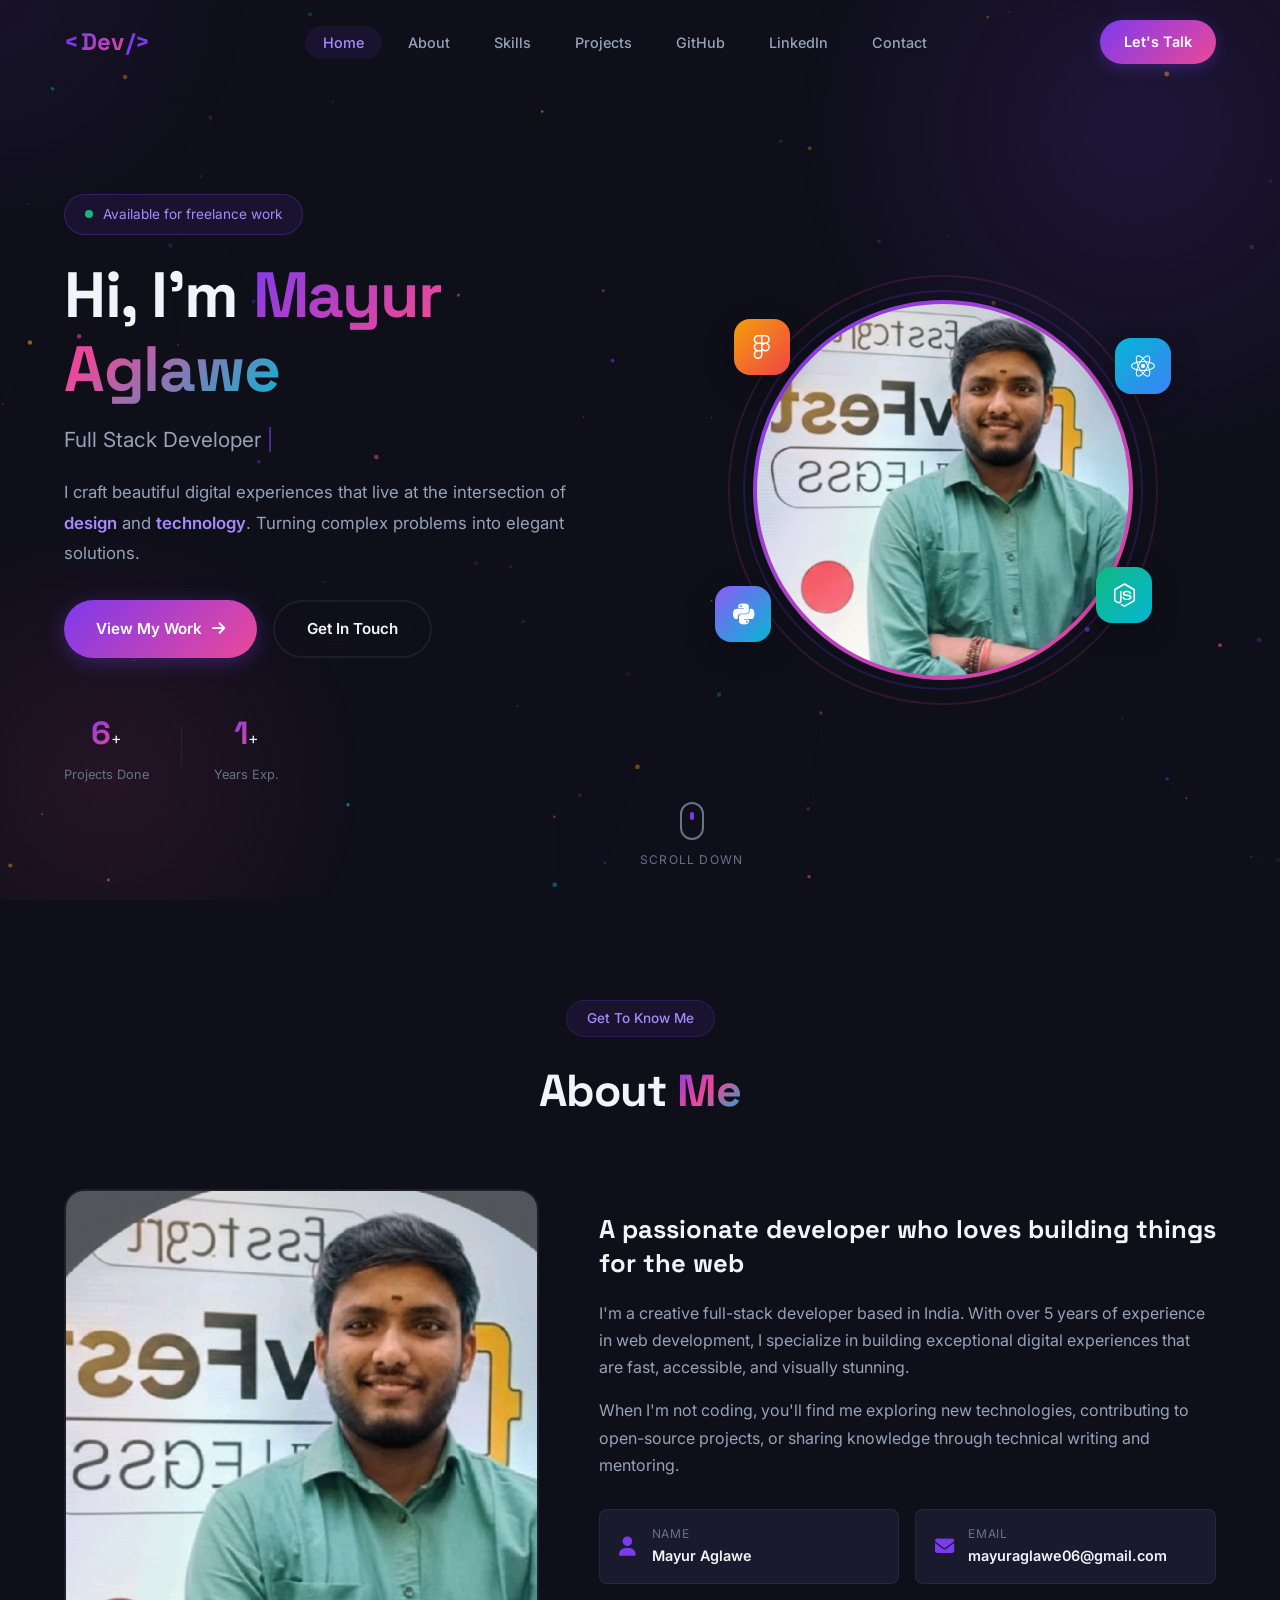
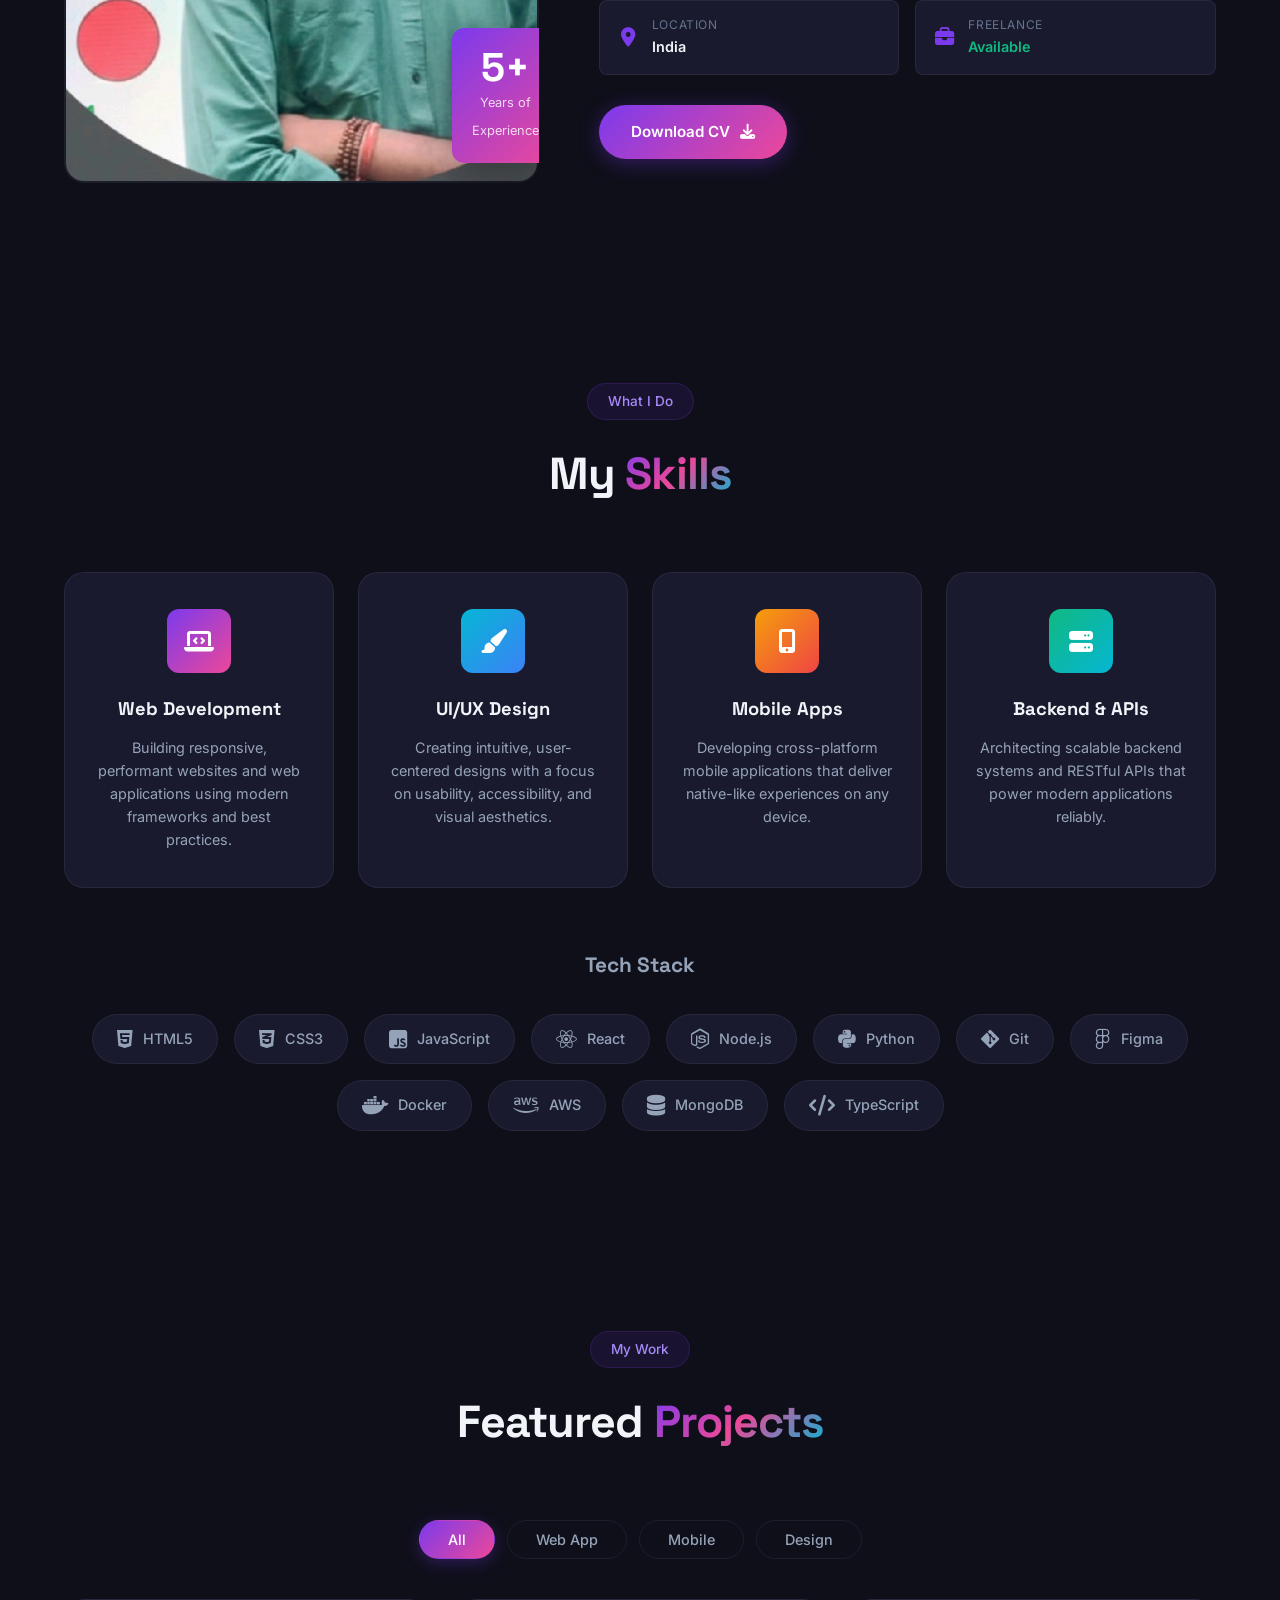
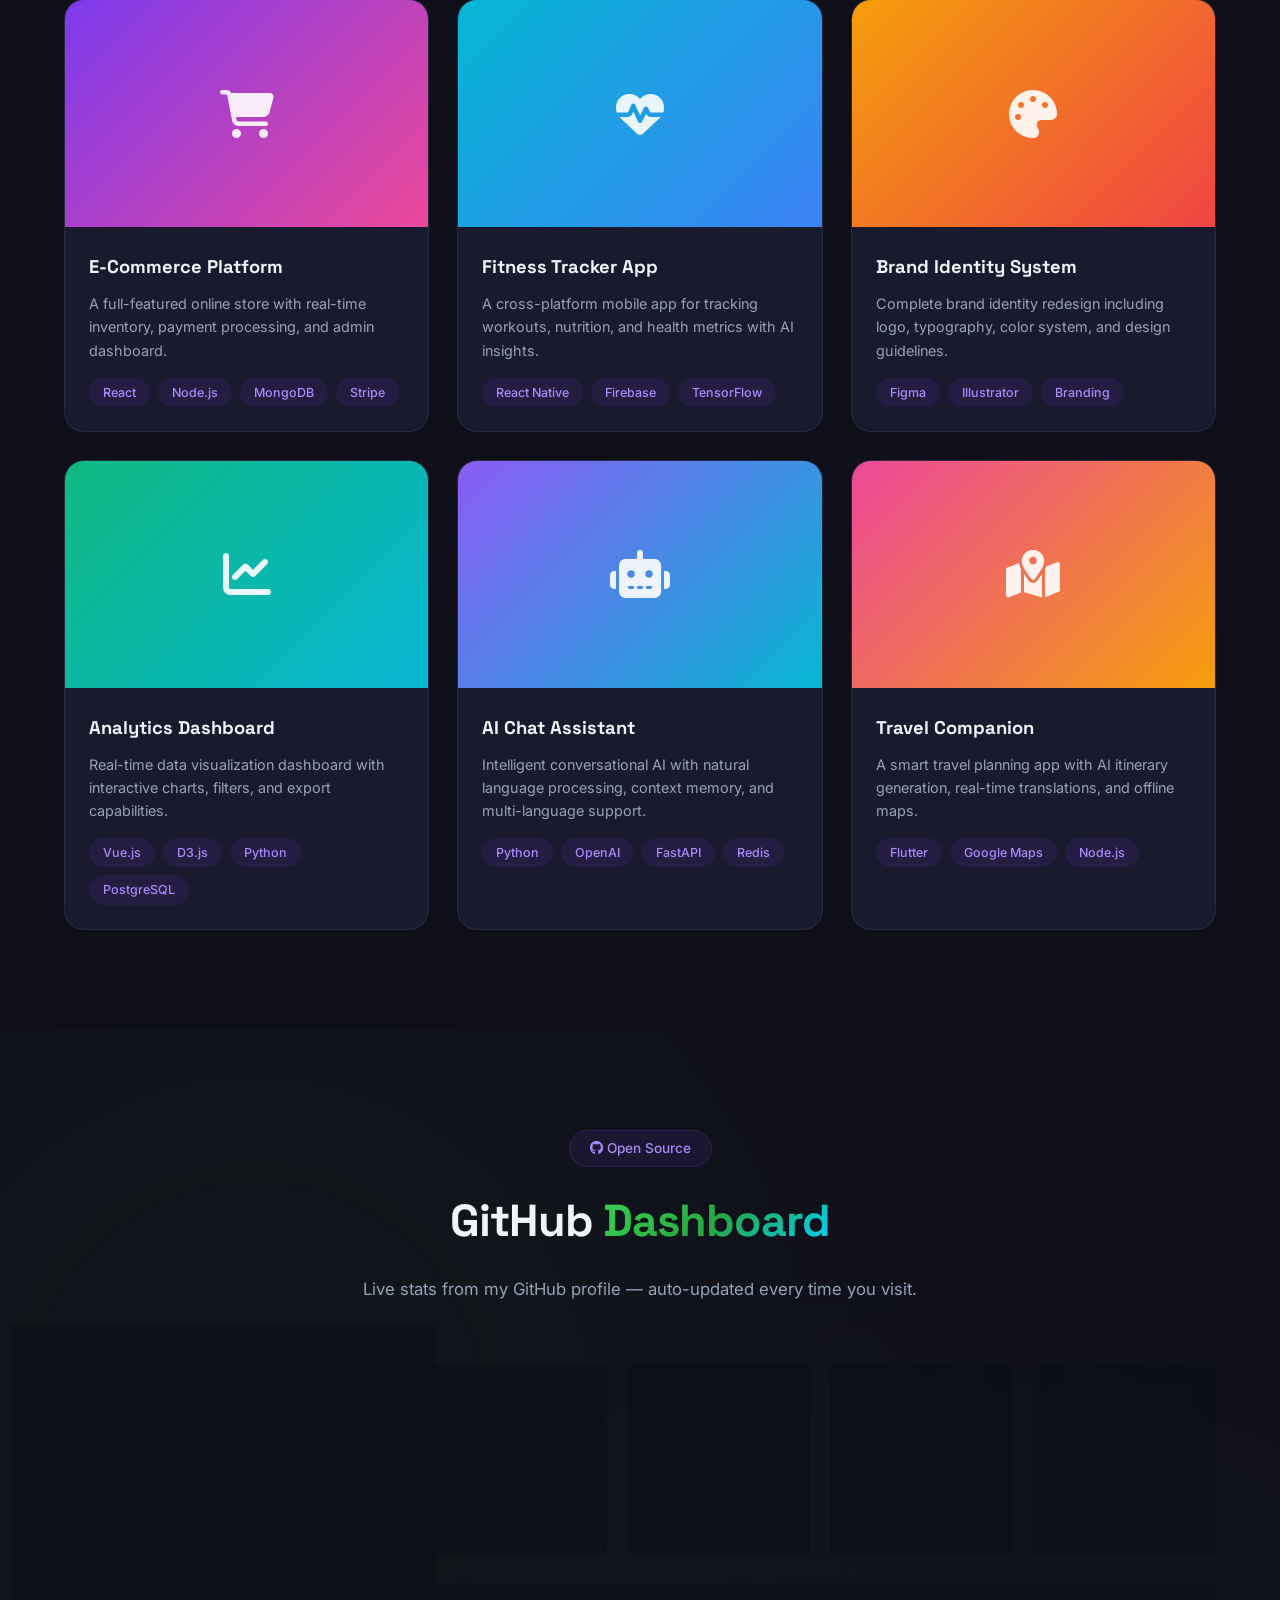
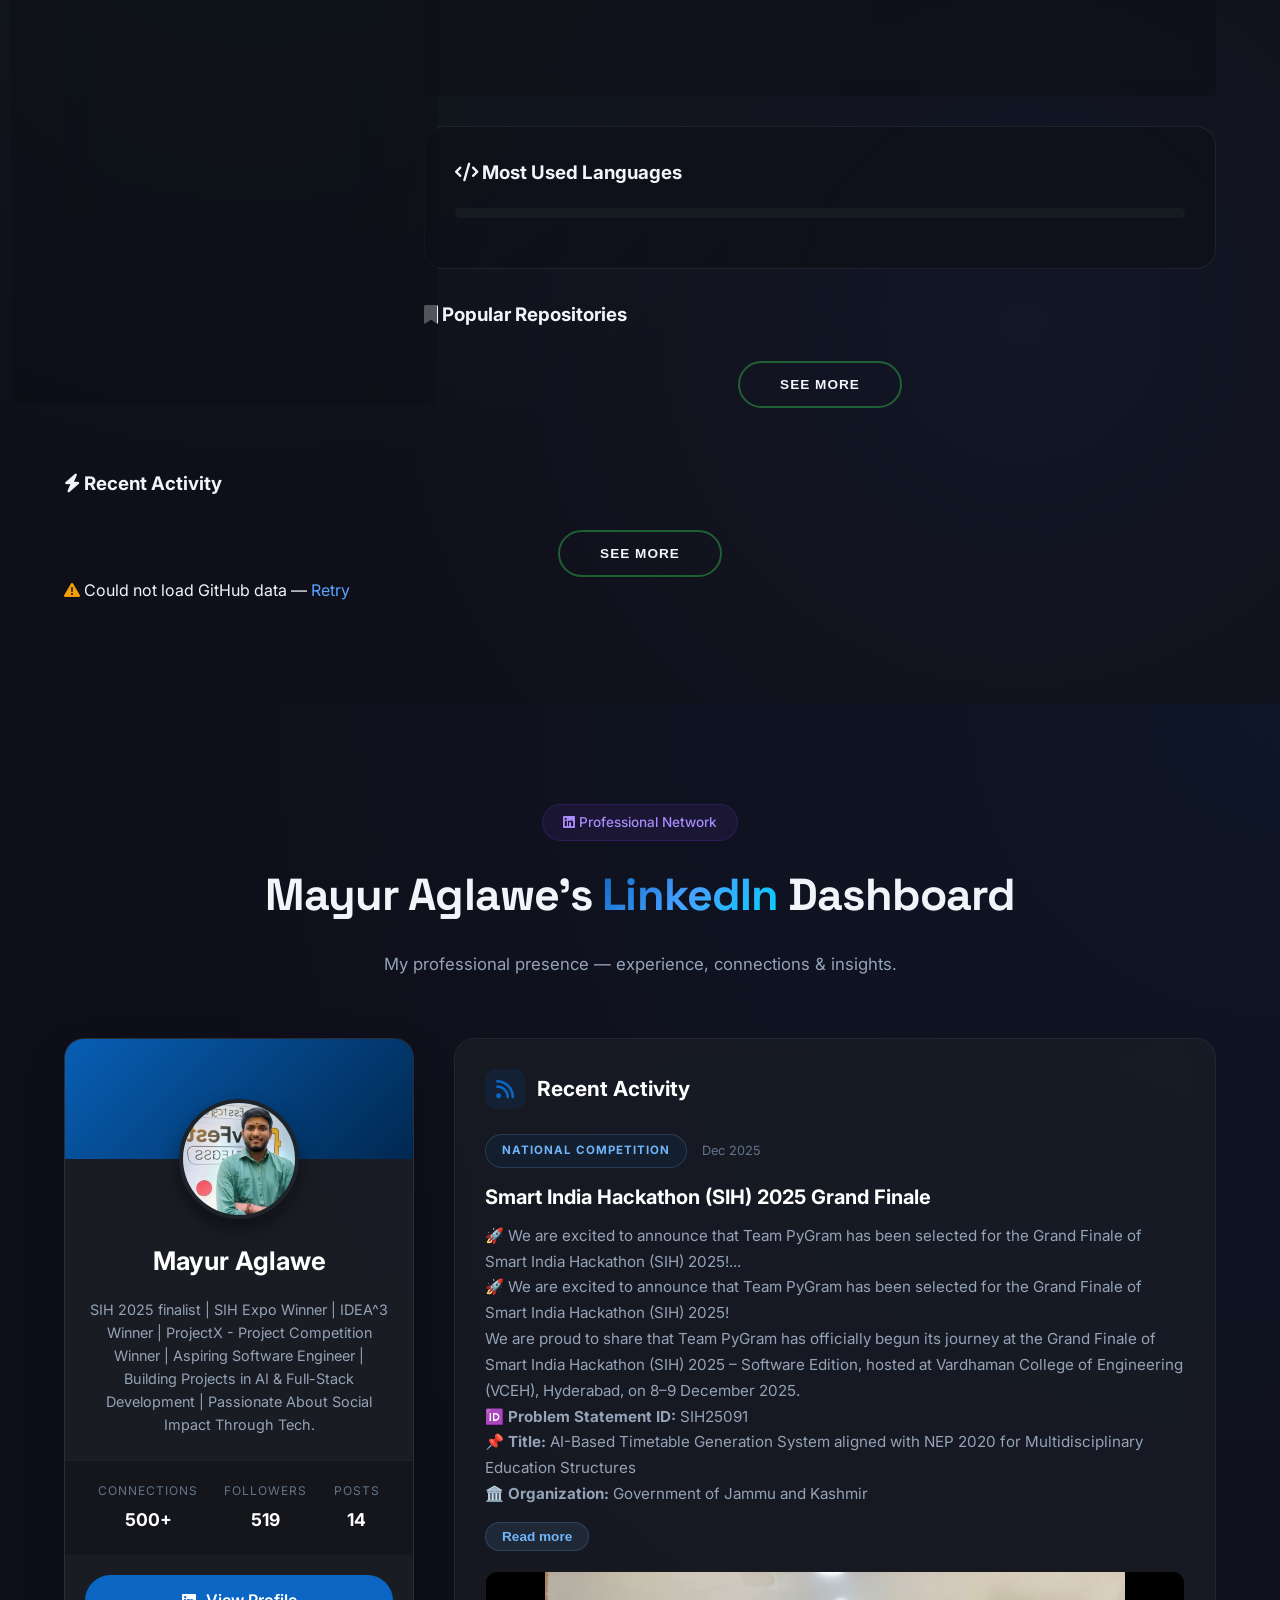
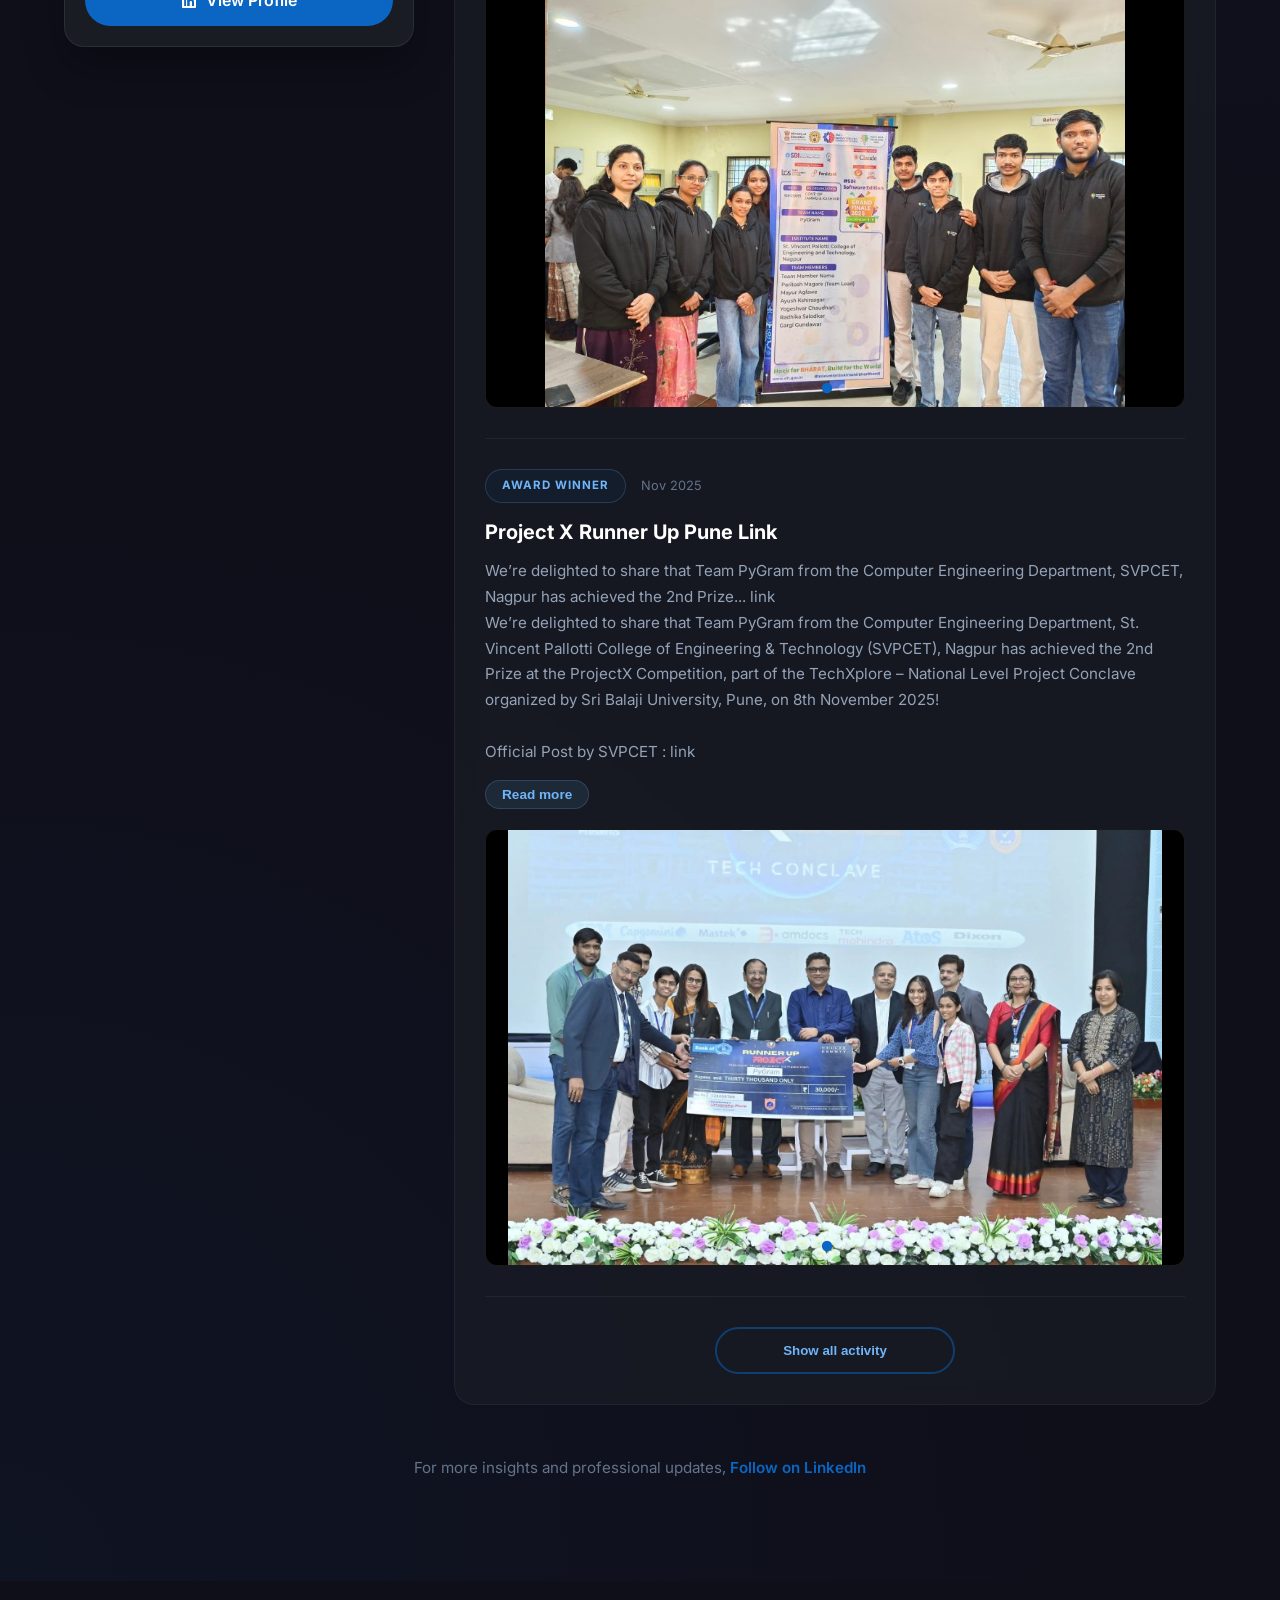
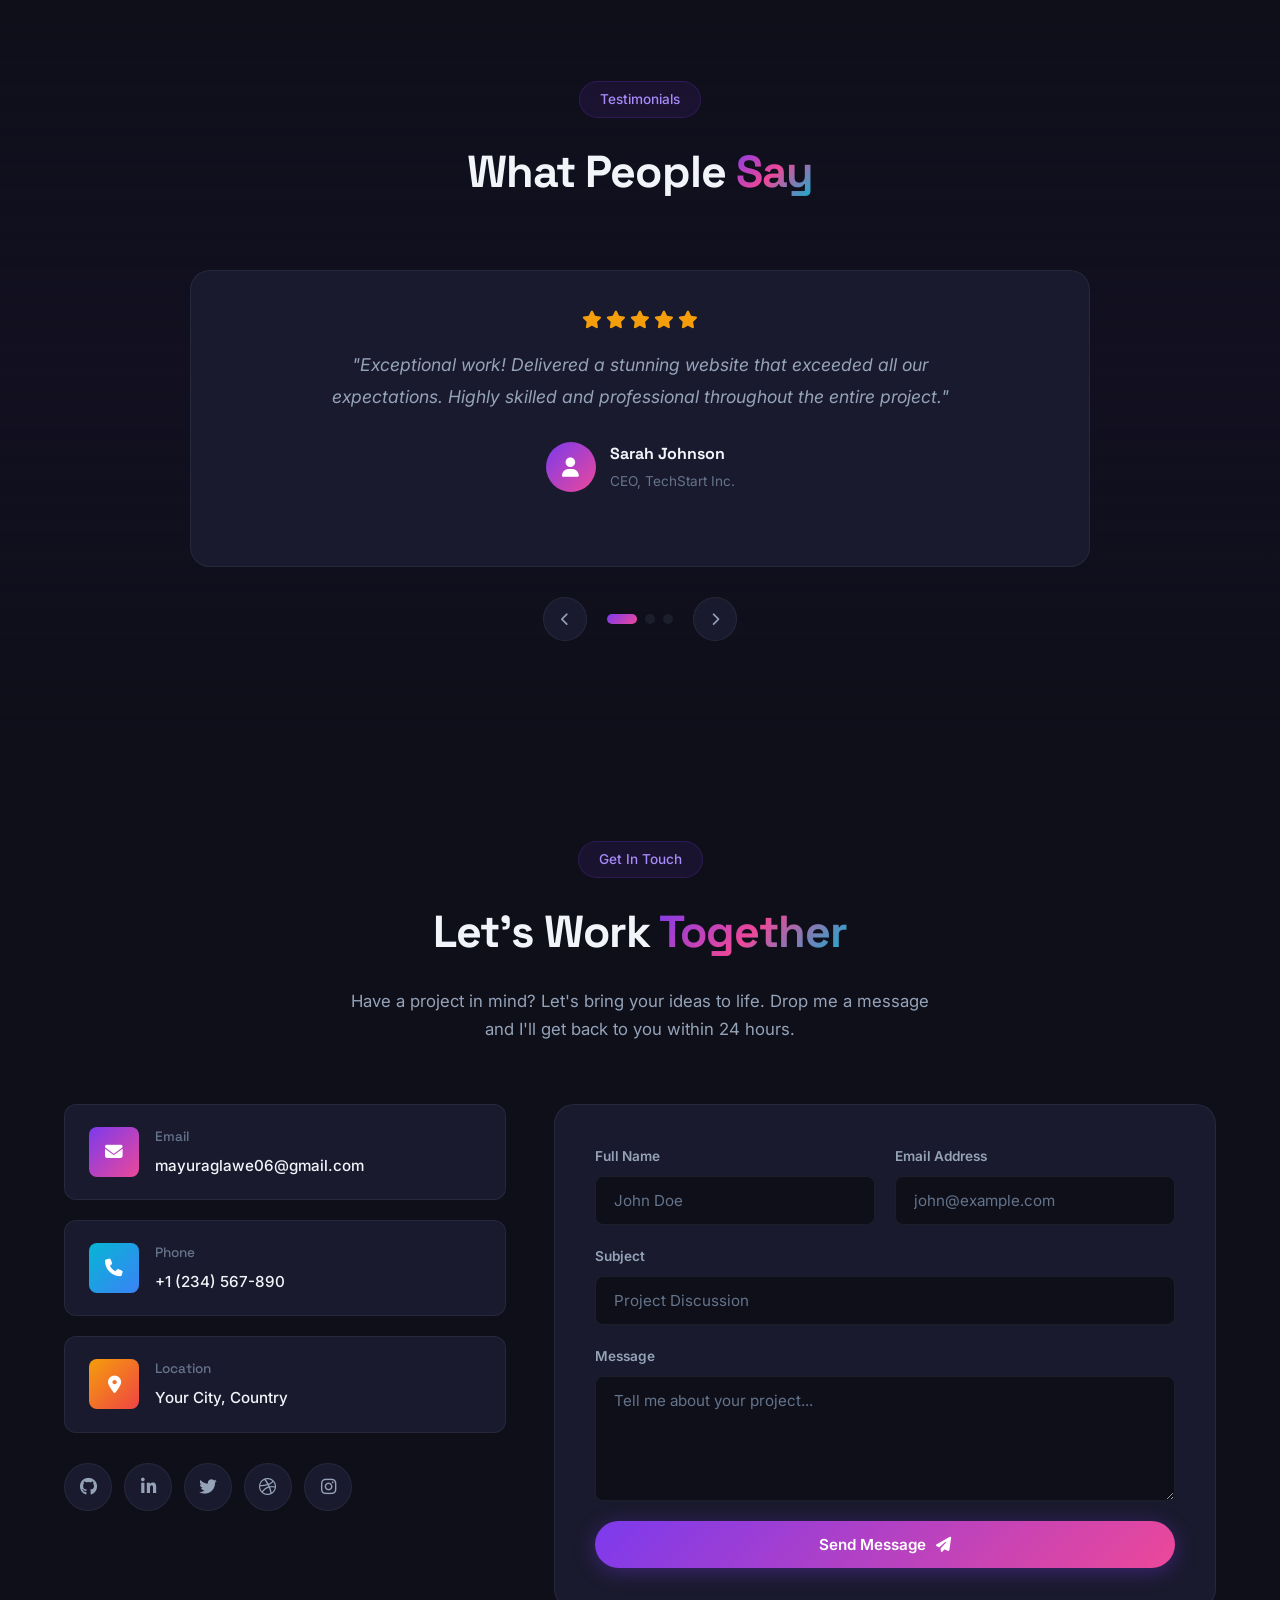
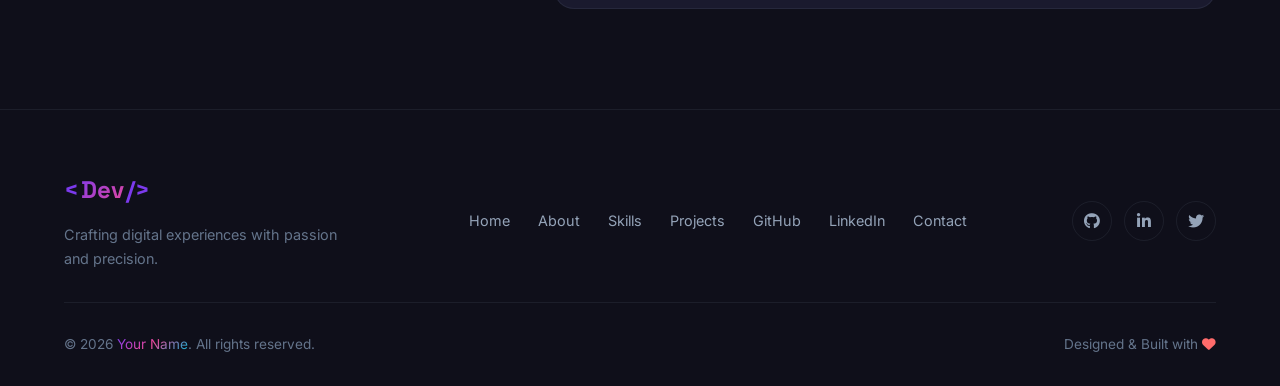
==== commit b452dd95: "feat: enhance Github and LinkedIn dashboards with premium glassmorphic styling and responsiveness" ====
--- a/index.html
+++ b/index.html
@@ -3,8 +3,10 @@
 <head>
     <meta charset="UTF-8">
     <meta name="viewport" content="width=device-width, initial-scale=1.0">
-    <title>Portfolio | Creative Developer</title>
+    <title>Mayur Aglawe | Portfolio</title>
     <link rel="stylesheet" href="css/style.css">
+    <link rel="stylesheet" href="css/linkedin.css">
+    <link rel="stylesheet" href="css/github.css">
     <link rel="stylesheet" href="https://cdnjs.cloudflare.com/ajax/libs/font-awesome/6.5.1/css/all.min.css">
     <link rel="preconnect" href="https://fonts.googleapis.com">
     <link rel="preconnect" href="https://fonts.gstatic.com" crossorigin>
@@ -52,7 +54,7 @@
                     Available for freelance work
                 </div>
                 <h1 class="hero-title" data-animate="fade-up" data-delay="100">
-                    Hi, I'm <span class="gradient-text">Your Name</span>
+                    Hi, I'm <span class="gradient-text">Mayur Aglawe</span>
                 </h1>
                 <p class="hero-subtitle" data-animate="fade-up" data-delay="200">
                     <span class="typewriter" id="typewriter"></span>
@@ -74,17 +76,13 @@
                 </div>
                 <div class="hero-stats" data-animate="fade-up" data-delay="500">
                     <div class="stat">
-                        <span class="stat-number" data-count="50">0</span>+
+                        <span class="stat-number" data-count="10">0</span>+
                         <span class="stat-label">Projects Done</span>
                     </div>
+
                     <div class="stat-divider"></div>
                     <div class="stat">
-                        <span class="stat-number" data-count="30">0</span>+
-                        <span class="stat-label">Happy Clients</span>
-                    </div>
-                    <div class="stat-divider"></div>
-                    <div class="stat">
-                        <span class="stat-number" data-count="5">0</span>+
+                        <span class="stat-number" data-count="2">0</span>+
                         <span class="stat-label">Years Exp.</span>
                     </div>
                 </div>
@@ -94,10 +92,7 @@
                     <div class="hero-image-ring"></div>
                     <div class="hero-image-ring ring-2"></div>
                     <div class="hero-image">
-                        <div class="hero-avatar">
-                            <i class="fas fa-user"></i>
-                            <span>Your Photo</span>
-                        </div>
+                        <img src="images/profile.png" alt="Profile Photo" class="hero-avatar-img">
                     </div>
                     <div class="floating-badge badge-1">
                         <i class="fab fa-react"></i>
@@ -132,10 +127,7 @@
             <div class="about-grid">
                 <div class="about-image-col" data-animate="fade-right">
                     <div class="about-image-card">
-                        <div class="about-image-placeholder">
-                            <i class="fas fa-code"></i>
-                            <span>About Photo</span>
-                        </div>
+                        <img src="images/profile.png" alt="Profile Photo" class="about-image">
                         <div class="experience-badge">
                             <span class="exp-number">5+</span>
                             <span class="exp-text">Years of<br>Experience</span>
@@ -147,7 +139,7 @@
                         A passionate developer who loves building things for the web
                     </h3>
                     <p class="about-text">
-                        I'm a creative full-stack developer based in [Your City]. With over 5 years of 
+                        I'm a creative full-stack developer based in India. With over 5 years of 
                         experience in web development, I specialize in building exceptional digital experiences 
                         that are fast, accessible, and visually stunning.
                     </p>
@@ -160,21 +152,21 @@
                             <i class="fas fa-user"></i>
                             <div>
                                 <span class="info-label">Name</span>
-                                <span class="info-value">Your Name</span>
+                                <span class="info-value">Mayur Aglawe</span>
                             </div>
                         </div>
                         <div class="info-item">
                             <i class="fas fa-envelope"></i>
                             <div>
                                 <span class="info-label">Email</span>
-                                <span class="info-value">your@email.com</span>
+                                <span class="info-value">mayuraglawe06@gmail.com</span>
                             </div>
                         </div>
                         <div class="info-item">
                             <i class="fas fa-map-marker-alt"></i>
                             <div>
                                 <span class="info-label">Location</span>
-                                <span class="info-value">Your City, Country</span>
+                                <span class="info-value">India</span>
                             </div>
                         </div>
                         <div class="info-item">
@@ -185,7 +177,7 @@
                             </div>
                         </div>
                     </div>
-                    <a href="#" class="btn btn-primary" download>
+                    <a href="Mayur_Aglawe_Resume (1).pdf" class="btn btn-primary" download="Mayur_Aglawe_Resume.pdf">
                         <span>Download CV</span>
                         <i class="fas fa-download"></i>
                     </a>
@@ -491,9 +483,9 @@
                 <div class="gh-profile-sidebar">
                     <img class="gh-avatar" id="ghAvatar" src="https://avatars.githubusercontent.com/u/223784075?v=4" alt="GitHub Avatar">
                     <h3 id="ghName" class="gh-display-name">Loading...</h3>
-                    <span class="gh-username" id="ghUsername">mayuraglawe22</span>
+                    <span class="gh-username" id="ghUsername">Mayuraglawe</span>
                     <p class="gh-bio" id="ghBio"></p>
-                    <a href="https://github.com/mayuraglawe22" target="_blank" rel="noopener" class="gh-follow-btn">
+                    <a href="https://github.com/Mayuraglawe" target="_blank" rel="noopener" class="gh-follow-btn">
                         <i class="fab fa-github"></i> View on GitHub
                     </a>
                     <div class="gh-sidebar-stats">
@@ -541,17 +533,14 @@
                             <strong id="ghForks">0</strong>
                         </div>
                         <div class="gh-stat-pill">
-                            <i class="fas fa-eye"></i>
-                            <span>Total Watchers</span>
-                            <strong id="ghWatchers">0</strong>
+                            <i class="fas fa-fire"></i>
+                            <span>Contributions</span>
+                            <strong id="ghContribCount">0</strong>
                         </div>
                     </div>
 
                     <!-- Contribution Graph (GitHub green!) -->
                     <div class="gh-contrib-section">
-                        <div class="gh-contrib-header">
-                            <h3><span id="ghContribCount">0</span> contributions in the last year</h3>
-                        </div>
                         <div class="gh-contrib-card">
                             <div class="gh-contrib-calendar" id="ghContribCalendar">
                                 <!-- JS generates the green grid here -->
@@ -581,6 +570,9 @@
                             <i class="fas fa-bookmark"></i> Popular Repositories
                         </h3>
                         <div class="gh-repos-grid" id="ghReposGrid"></div>
+                        <div class="gh-repos-footer">
+                            <button id="ghShowMore" class="gh-show-all-btn">See more</button>
+                        </div>
                     </div>
                 </div>
             </div>
@@ -589,6 +581,9 @@
             <div class="gh-activity-section" data-animate="fade-up" data-delay="200">
                 <h3 class="gh-section-title"><i class="fas fa-bolt"></i> Recent Activity</h3>
                 <div class="gh-timeline" id="ghActivityFeed"></div>
+                <div class="gh-activity-footer">
+                    <button id="ghActivityShowMore" class="gh-show-all-btn">See more</button>
+                </div>
             </div>
 
             <div class="gh-last-updated" data-animate="fade-up">
@@ -602,180 +597,126 @@
         <div class="container">
             <div class="section-header" data-animate="fade-up">
                 <span class="section-tag"><i class="fab fa-linkedin"></i> Professional Network</span>
-                <h2 class="section-title">LinkedIn <span class="li-blue-text">Dashboard</span></h2>
+                <h2 class="section-title">Mayur Aglawe's <span class="li-blue-text">LinkedIn</span> Dashboard</h2>
                 <p class="section-subtitle">My professional presence — experience, connections & insights.</p>
             </div>
 
-            <!-- LinkedIn Profile Card -->
-            <div class="li-overview" data-animate="fade-up" data-delay="100">
-                <!-- Banner + Profile -->
-                <div class="li-profile-card">
-                    <div class="li-banner">
-                        <div class="li-banner-gradient"></div>
-                    </div>
-                    <div class="li-profile-top">
-                        <img class="li-avatar" src="https://avatars.githubusercontent.com/u/223784075?v=4" alt="LinkedIn Profile Photo">
-                        <div class="li-profile-info">
-                            <h3 class="li-name">Mayur Aglawe</h3>
-                            <p class="li-headline">Aspiring Developer | Open Source Enthusiast</p>
-                            <span class="li-location"><i class="fas fa-map-marker-alt"></i> India</span>
-                            <a href="https://www.linkedin.com/in/mayur-aglawe-77aa73262/" target="_blank" rel="noopener" class="li-connect-btn">
+            <div class="li-main-grid">
+                <!-- Sidebar: Profile Overview -->
+                <div class="li-sidebar" data-animate="fade-right" data-delay="100">
+                    <div class="li-profile-card">
+                        <div class="li-banner">
+                            <div class="li-banner-gradient"></div>
+                        </div>
+                        <div class="li-profile-header">
+                            <img class="li-small-avatar" src="images/profile.png" alt="LinkedIn Profile Photo">
+                            <h3 class="li-profile-name">Mayur Aglawe</h3>
+                            <p class="li-full-headline-sidebar">SIH 2025 finalist | SIH Expo Winner | IDEA^3 Winner | ProjectX - Project Competition Winner | Aspiring Software Engineer | Building Projects in AI & Full-Stack Development | Passionate About Social Impact Through Tech.</p>
+                        </div>
+                        <div class="li-sidebar-stats">
+                            <div class="li-sidebar-stat">
+                                <span>Connections</span>
+                                <strong>500+</strong>
+                            </div>
+                            <div class="li-sidebar-stat">
+                                <span>Followers</span>
+                                <strong>519</strong>
+                            </div>
+                            <div class="li-sidebar-stat">
+                                <span>Posts</span>
+                                <strong>14</strong>
+                            </div>
+                        </div>
+                        <div class="li-sidebar-footer">
+                            <a href="https://www.linkedin.com/in/mayur-aglawe-77aa73262/" target="_blank" rel="noopener" class="li-view-profile-btn">
                                 <i class="fab fa-linkedin"></i> View Profile
                             </a>
                         </div>
                     </div>
-
-                    <!-- Stats Row -->
-                    <div class="li-stats-row">
-                        <div class="li-stat-box">
-                            <strong>500+</strong>
-                            <span>Connections</span>
-                        </div>
-                        <div class="li-stat-box">
-                            <strong>0</strong>
-                            <span>Posts</span>
-                        </div>
-                        <div class="li-stat-box">
-                            <strong>0</strong>
-                            <span>Articles</span>
-                        </div>
-                        <div class="li-stat-box">
-                            <strong>0</strong>
-                            <span>Followers</span>
-                        </div>
-                    </div>
-                </div>
-
-                <!-- Two Column Layout -->
-                <div class="li-grid">
-                    <!-- Left Column -->
-                    <div class="li-left-col">
-                        <!-- About -->
-                        <div class="li-card">
-                            <h3 class="li-card-title"><i class="fas fa-user"></i> About</h3>
-                            <p class="li-about-text">
-                                Passionate about technology and building impactful projects. Eager to learn, grow and contribute to the developer community.
-                            </p>
-                        </div>
-
-                        <!-- Experience -->
-                        <div class="li-card">
-                            <h3 class="li-card-title"><i class="fas fa-briefcase"></i> Experience</h3>
-                            <div class="li-experience-list">
-                                <div class="li-exp-item">
-                                    <div class="li-exp-icon">
-                                        <i class="fas fa-laptop-code"></i>
-                                    </div>
-                                    <div class="li-exp-details">
-                                        <h4>Aspiring Developer</h4>
-                                        <span class="li-exp-company">Self-Learning</span>
-                                        <span class="li-exp-date">2024 — Present</span>
-                                        <p>Building projects, learning new technologies, and contributing to open source.</p>
-                                    </div>
+                </div>
+
+                <!-- Main column: Achievement Post -->
+                <div class="li-main-content" data-animate="fade-left" data-delay="200">
+                    <div class="li-card">
+                        <div class="li-card-header">
+                            <h3 class="li-card-title"><i class="fas fa-rss"></i> Recent Activity</h3>
+                        </div>
+                        <div class="li-posts-container">
+                            <div class="li-post">
+                                <div class="li-post-meta">
+                                    <span class="li-tag">National Competition</span>
+                                    <span class="li-date">Dec 2025</span>
                                 </div>
-                            </div>
-                        </div>
-
-                        <!-- Education -->
-                        <div class="li-card">
-                            <h3 class="li-card-title"><i class="fas fa-graduation-cap"></i> Education</h3>
-                            <div class="li-experience-list">
-                                <div class="li-exp-item">
-                                    <div class="li-exp-icon">
-                                        <i class="fas fa-university"></i>
-                                    </div>
-                                    <div class="li-exp-details">
-                                        <h4>Your University</h4>
-                                        <span class="li-exp-company">Your Degree</span>
-                                        <span class="li-exp-date">2022 — Present</span>
-                                    </div>
+                                <h4 class="li-post-title">
+                                    Smart India Hackathon (SIH) 2025 Grand Finale
+                                </h4>
+                            <div class="li-post-content">
+                                <p class="li-post-text short">🚀 We are excited to announce that Team PyGram has been selected for the Grand Finale of Smart India Hackathon (SIH) 2025!...</p>
+                                <div class="li-post-text full hidden">
+                                    <p>🚀 We are excited to announce that Team PyGram has been selected for the Grand Finale of Smart India Hackathon (SIH) 2025!</p>
+                                    <p>We are proud to share that Team PyGram has officially begun its journey at the Grand Finale of Smart India Hackathon (SIH) 2025 &ndash; Software Edition, hosted at Vardhaman College of Engineering (VCEH), Hyderabad, on 8&ndash;9 December 2025.</p>
+                                    <p><strong>🆔 Problem Statement ID:</strong> SIH25091</p>
+                                    <p><strong>📌 Title:</strong> AI-Based Timetable Generation System aligned with NEP 2020 for Multidisciplinary Education Structures</p>
+                                    <p><strong>🏛️ Organization:</strong> Government of Jammu and Kashmir</p>
                                 </div>
-                            </div>
-                        </div>
-                    </div>
-
-                    <!-- Right Column -->
-                    <div class="li-right-col">
-                        <!-- Skills -->
-                        <div class="li-card">
-                            <h3 class="li-card-title"><i class="fas fa-tools"></i> Skills</h3>
-                            <div class="li-skills-grid">
-                                <span class="li-skill-tag">HTML</span>
-                                <span class="li-skill-tag">CSS</span>
-                                <span class="li-skill-tag">JavaScript</span>
-                                <span class="li-skill-tag">Python</span>
-                                <span class="li-skill-tag">Git</span>
-                                <span class="li-skill-tag">GitHub</span>
-                                <span class="li-skill-tag">Problem Solving</span>
-                                <span class="li-skill-tag">Web Development</span>
-                            </div>
-                        </div>
-
-                        <!-- Certifications -->
-                        <div class="li-card">
-                            <h3 class="li-card-title"><i class="fas fa-certificate"></i> Certifications</h3>
-                            <div class="li-cert-list">
-                                <div class="li-cert-item">
-                                    <div class="li-cert-icon"><i class="fas fa-award"></i></div>
-                                    <div>
-                                        <h4>Add your certifications</h4>
-                                        <span>Issuing Organization • Year</span>
-                                    </div>
+                                <button class="li-read-more">Read more</button>
+                            </div>
+                            <div class="li-post-media-slider">
+                                <button class="li-slider-prev" aria-label="Previous image"><i class="fas fa-chevron-left"></i></button>
+                                <div class="li-post-media">
+                                    <img src="images/sih image.jpg" alt="Team PyGram SIH 2025" class="li-post-img active">
+                                    <img src="images/SiH2image.jpg" alt="SIH 2025 Grand Finale" class="li-post-img">
                                 </div>
-                            </div>
-                        </div>
-
-                        <!-- Recent Activity -->
-                        <div class="li-card">
-                            <h3 class="li-card-title"><i class="fas fa-rss"></i> Activity</h3>
-                            <div class="li-activity-placeholder">
-                                <i class="fab fa-linkedin li-activity-icon"></i>
-                                <p>Posts and activity will appear here.</p>
-                                <a href="https://www.linkedin.com/in/mayur-aglawe-77aa73262/recent-activity/" target="_blank" rel="noopener" class="li-view-activity">
-                                    View Activity on LinkedIn <i class="fas fa-external-link-alt"></i>
-                                </a>
-                            </div>
-                        </div>
-
-                        <!-- Interests -->
-                        <div class="li-card">
-                            <h3 class="li-card-title"><i class="fas fa-hashtag"></i> Interests</h3>
-                            <div class="li-interests-grid">
-                                <div class="li-interest-item">
-                                    <i class="fas fa-code"></i>
-                                    <span>Web Development</span>
+                                <button class="li-slider-next" aria-label="Next image"><i class="fas fa-chevron-right"></i></button>
+                                <div class="li-slider-dots">
+                                    <span class="li-dot active"></span>
+                                    <span class="li-dot"></span>
                                 </div>
-                                <div class="li-interest-item">
-                                    <i class="fas fa-brain"></i>
-                                    <span>AI & ML</span>
+                            </div>
+                        </div>
+
+                        <div class="li-post li-extra-post hidden">
+                            <div class="li-post-meta">
+                                <span class="li-tag">Award Winner</span>
+                                <span class="li-date">Nov 2025</span>
+                            </div>
+                            <h4 class="li-post-title">
+                                Project X Runner Up Pune
+                                <a href="https://www.linkedin.com/posts/mayur-aglawe-77aa73262_innovation-techxplore2025-projectx-activity-7394035551101751296-0HNn?utm_source=share&utm_medium=member_desktop&rcm=ACoAAGRtwfABvBgfem4uBlXblw841MA3PaBMTEQ" target="_blank" rel="noopener" class="li-post-link-bold">Link</a>
+                            </h4>
+                            <div class="li-post-content">
+                                <p class="li-post-text short">We’re delighted to share that Team PyGram from the Computer Engineering Department, SVPCET, Nagpur has achieved the 2nd Prize... <a href="https://lnkd.in/gJtJ3837" target="_blank" rel="noopener" class="li-post-inner-link">link</a></p>
+                                <p class="li-post-text full hidden">We’re delighted to share that Team PyGram from the Computer Engineering Department, St. Vincent Pallotti College of Engineering & Technology (SVPCET), Nagpur has achieved the 2nd Prize at the ProjectX Competition, part of the TechXplore – National Level Project Conclave organized by Sri Balaji University, Pune, on 8th November 2025!<br><br>Official Post by SVPCET : <a href="https://lnkd.in/gJtJ3837" target="_blank" rel="noopener" class="li-post-inner-link">link</a></p>
+                                <button class="li-read-more">Read more</button>
+                            </div>
+                            <div class="li-post-media-slider">
+                                <button class="li-slider-prev" aria-label="Previous image"><i class="fas fa-chevron-left"></i></button>
+                                <div class="li-post-media">
+                                    <img src="images/projectx_2.jpg" alt="Team PyGram" class="li-post-img active">
+                                    <img src="images/projectx_1.jpg" alt="Project X Winner" class="li-post-img">
                                 </div>
-                                <div class="li-interest-item">
-                                    <i class="fab fa-github"></i>
-                                    <span>Open Source</span>
+                                <button class="li-slider-next" aria-label="Next image"><i class="fas fa-chevron-right"></i></button>
+                                <div class="li-slider-dots">
+                                    <span class="li-dot active"></span>
+                                    <span class="li-dot"></span>
                                 </div>
-                                <div class="li-interest-item">
-                                    <i class="fas fa-rocket"></i>
-                                    <span>Startups</span>
-                                </div>
-                                <div class="li-interest-item">
-                                    <i class="fas fa-cloud"></i>
-                                    <span>Cloud Computing</span>
-                                </div>
-                                <div class="li-interest-item">
-                                    <i class="fas fa-shield-alt"></i>
-                                    <span>Cybersecurity</span>
-                                </div>
-                            </div>
-                        </div>
-                    </div>
-                </div>
-            </div>
-
-            <div class="li-footer-note" data-animate="fade-up">
-                <span><i class="fab fa-linkedin"></i> Connect with me on <a href="https://www.linkedin.com/in/mayur-aglawe-77aa73262/" target="_blank" rel="noopener">LinkedIn</a> for updates</span>
-            </div>
-        </div>
-    </section>
+                            </div>
+                        </div>
+                        <div class="li-posts-footer">
+                            <button id="liShowMore" class="li-show-all-btn">Show all activity</button>
+                        </div>
+                    </div>
+                </div>
+            </div>
+        </div>
+
+
+        <div class="li-footer-note" data-animate="fade-up">
+            <span>For more insights and professional updates, </span>
+            <a href="https://www.linkedin.com/in/mayur-aglawe-77aa73262/" target="_blank" rel="noopener">Follow on LinkedIn</a>
+        </div>
+    </div>
+</section>
 
     <!-- Testimonials Section -->
     <section class="testimonials section">
@@ -857,7 +798,7 @@
                         </div>
                         <div>
                             <h4>Email</h4>
-                            <a href="mailto:your@email.com">your@email.com</a>
+                            <a href="mailto:mayuraglawe06@gmail.com">mayuraglawe06@gmail.com</a>
                         </div>
                     </div>
                     <div class="contact-card">
@@ -936,7 +877,7 @@
                     <a href="#contact">Contact</a>
                 </div>
                 <div class="footer-social">
-                    <a href="https://github.com/mayuraglawe22" target="_blank" rel="noopener" aria-label="GitHub"><i class="fab fa-github"></i></a>
+                    <a href="https://github.com/Mayuraglawe" target="_blank" rel="noopener" aria-label="GitHub"><i class="fab fa-github"></i></a>
                     <a href="https://www.linkedin.com/in/mayur-aglawe-77aa73262/" target="_blank" rel="noopener" aria-label="LinkedIn"><i class="fab fa-linkedin-in"></i></a>
                     <a href="#" aria-label="Twitter"><i class="fab fa-twitter"></i></a>
                 </div>
--- a/css/style.css
+++ b/css/style.css
@@ -433,10 +433,11 @@
 
 .stat {
     text-align: center;
+    white-space: nowrap;
 }
 
 .stat-number {
-    display: block;
+    display: inline-block;
     font-family: var(--font-heading);
     font-size: 2rem;
     font-weight: 800;
@@ -501,26 +502,12 @@
     z-index: 1;
 }
 
-.hero-avatar {
+.hero-avatar-img {
     width: 100%;
     height: 100%;
     border-radius: 50%;
-    background: var(--bg-card);
-    display: flex;
-    flex-direction: column;
-    align-items: center;
-    justify-content: center;
-    gap: 12px;
-    font-size: 0.9rem;
-    color: var(--text-muted);
-}
-
-.hero-avatar i {
-    font-size: 4rem;
-    background: var(--gradient-1);
-    -webkit-background-clip: text;
-    -webkit-text-fill-color: transparent;
-    background-clip: text;
+    object-fit: cover;
+    object-position: center top;
 }
 
 .floating-badge {
@@ -662,26 +649,13 @@
     overflow: hidden;
 }
 
-.about-image-placeholder {
+.about-image {
+    width: 100%;
     aspect-ratio: 4/5;
-    background: var(--bg-card);
+    object-fit: cover;
+    object-position: center top;
+    border-radius: var(--radius-lg);
     border: 2px solid var(--border);
-    border-radius: var(--radius-lg);
-    display: flex;
-    flex-direction: column;
-    align-items: center;
-    justify-content: center;
-    gap: 16px;
-    color: var(--text-muted);
-    font-size: 1rem;
-}
-
-.about-image-placeholder i {
-    font-size: 4rem;
-    background: var(--gradient-1);
-    -webkit-background-clip: text;
-    -webkit-text-fill-color: transparent;
-    background-clip: text;
 }
 
 .experience-badge {
@@ -1704,1212 +1678,3 @@
     to { transform: rotate(360deg); }
 }
 
-/* ========================================
-   GITHUB DASHBOARD — Authentic GitHub Theme
-   ======================================== */
-.github-dashboard {
-    background: linear-gradient(180deg, var(--bg-dark) 0%, rgba(35, 134, 54, 0.03) 50%, var(--bg-dark) 100%);
-}
-
-.gh-green-text {
-    background: linear-gradient(135deg, #39d353, #26a641, #006d32);
-    -webkit-background-clip: text;
-    -webkit-text-fill-color: transparent;
-    background-clip: text;
-}
-
-/* Overview Layout — GitHub-style sidebar + main */
-.gh-overview {
-    display: grid;
-    grid-template-columns: 280px 1fr;
-    gap: 32px;
-    margin-bottom: 40px;
-}
-
-/* Sidebar / Profile */
-.gh-profile-sidebar {
-    display: flex;
-    flex-direction: column;
-    align-items: center;
-    text-align: center;
-    position: sticky;
-    top: 100px;
-    align-self: start;
-}
-
-.gh-avatar {
-    width: 220px;
-    height: 220px;
-    border-radius: 50%;
-    border: 4px solid #30363d;
-    object-fit: cover;
-    background: #161b22;
-    margin-bottom: 16px;
-    transition: border-color 0.3s;
-}
-
-.gh-avatar:hover {
-    border-color: #39d353;
-}
-
-.gh-display-name {
-    font-family: var(--font-heading);
-    font-size: 1.5rem;
-    font-weight: 700;
-    color: var(--text-primary);
-    margin-bottom: 2px;
-}
-
-.gh-username {
-    font-size: 1.15rem;
-    font-weight: 400;
-    color: var(--text-muted);
-    margin-bottom: 12px;
-    display: block;
-}
-
-.gh-bio {
-    font-size: 0.9rem;
-    color: var(--text-secondary);
-    line-height: 1.6;
-    margin-bottom: 16px;
-}
-
-.gh-follow-btn {
-    display: inline-flex;
-    align-items: center;
-    gap: 8px;
-    width: 100%;
-    justify-content: center;
-    padding: 10px 20px;
-    background: #21262d;
-    border: 1px solid #30363d;
-    border-radius: 6px;
-    color: var(--text-primary);
-    font-size: 0.9rem;
-    font-weight: 600;
-    cursor: pointer;
-    transition: var(--transition);
-    margin-bottom: 16px;
-    text-decoration: none;
-}
-
-.gh-follow-btn:hover {
-    background: #30363d;
-    border-color: #39d353;
-    color: #39d353;
-}
-
-.gh-sidebar-stats {
-    display: flex;
-    align-items: center;
-    gap: 6px;
-    font-size: 0.85rem;
-    color: var(--text-secondary);
-    margin-bottom: 16px;
-    flex-wrap: wrap;
-    justify-content: center;
-}
-
-.gh-sidebar-stat {
-    display: flex;
-    align-items: center;
-    gap: 5px;
-}
-
-.gh-sidebar-stat strong {
-    color: var(--text-primary);
-    font-weight: 700;
-}
-
-.gh-sidebar-stat i {
-    color: var(--text-muted);
-    font-size: 0.8rem;
-}
-
-.gh-dot-sep {
-    color: var(--text-muted);
-}
-
-.gh-sidebar-meta {
-    display: flex;
-    flex-direction: column;
-    gap: 8px;
-    width: 100%;
-    text-align: left;
-}
-
-.gh-meta-item {
-    display: flex;
-    align-items: center;
-    gap: 8px;
-    font-size: 0.85rem;
-    color: var(--text-secondary);
-}
-
-.gh-meta-item i {
-    color: var(--text-muted);
-    width: 16px;
-    text-align: center;
-    font-size: 0.8rem;
-}
-
-.gh-meta-item a {
-    color: var(--primary-light);
-}
-
-.gh-meta-item a:hover {
-    text-decoration: underline;
-}
-
-/* Main Content Area */
-.gh-main-content {
-    display: flex;
-    flex-direction: column;
-    gap: 28px;
-}
-
-/* Stats Bar */
-.gh-stats-bar {
-    display: grid;
-    grid-template-columns: repeat(4, 1fr);
-    gap: 12px;
-}
-
-.gh-stat-pill {
-    padding: 18px 16px;
-    background: #161b22;
-    border: 1px solid #30363d;
-    border-radius: 8px;
-    display: flex;
-    flex-direction: column;
-    align-items: center;
-    gap: 6px;
-    text-align: center;
-    transition: var(--transition);
-}
-
-.gh-stat-pill:hover {
-    border-color: #39d353;
-    box-shadow: 0 0 20px rgba(57, 211, 83, 0.1);
-    transform: translateY(-3px);
-}
-
-.gh-stat-pill i {
-    font-size: 1.1rem;
-    color: var(--text-muted);
-}
-
-.gh-stat-pill span {
-    font-size: 0.75rem;
-    color: var(--text-muted);
-    text-transform: uppercase;
-    letter-spacing: 0.05em;
-}
-
-.gh-stat-pill strong {
-    font-family: var(--font-heading);
-    font-size: 1.6rem;
-    font-weight: 800;
-    color: #39d353;
-}
-
-/* Section Titles */
-.gh-section-title {
-    font-family: var(--font-heading);
-    font-size: 1.1rem;
-    font-weight: 600;
-    margin-bottom: 16px;
-    color: var(--text-primary);
-    display: flex;
-    align-items: center;
-    gap: 8px;
-    padding-bottom: 10px;
-    border-bottom: 1px solid #21262d;
-}
-
-.gh-section-title i {
-    color: var(--text-muted);
-    font-size: 0.9rem;
-}
-
-/* ============================
-   CONTRIBUTION GRAPH (GitHub Green Grid!)
-   ============================ */
-.gh-contrib-section {
-    background: #0d1117;
-    border: 1px solid #30363d;
-    border-radius: 8px;
-    padding: 20px;
-}
-
-.gh-contrib-header {
-    margin-bottom: 16px;
-}
-
-.gh-contrib-header h3 {
-    font-size: 0.95rem;
-    font-weight: 400;
-    color: var(--text-secondary);
-}
-
-.gh-contrib-header h3 span {
-    font-weight: 700;
-    color: var(--text-primary);
-}
-
-.gh-contrib-card {
-    overflow-x: auto;
-    padding-bottom: 8px;
-}
-
-.gh-contrib-calendar {
-    display: flex;
-    flex-direction: column;
-    gap: 0;
-    min-width: -webkit-fill-available;
-    min-width: fit-content;
-}
-
-.gh-contrib-week {
-    display: flex;
-    flex-direction: column;
-    gap: 3px;
-}
-
-.gh-contrib-day {
-    width: 12px;
-    height: 12px;
-    border-radius: 2px;
-    background: #161b22;
-    transition: all 0.15s;
-    cursor: pointer;
-    position: relative;
-}
-
-.gh-contrib-day:hover {
-    outline: 2px solid rgba(255, 255, 255, 0.3);
-    outline-offset: -1px;
-}
-
-.gh-contrib-day[data-level="0"] { background: #161b22; }
-.gh-contrib-day[data-level="1"] { background: #0e4429; }
-.gh-contrib-day[data-level="2"] { background: #006d32; }
-.gh-contrib-day[data-level="3"] { background: #26a641; }
-.gh-contrib-day[data-level="4"] { background: #39d353; }
-
-/* Tooltip */
-.gh-contrib-day::after {
-    content: attr(data-tooltip);
-    position: absolute;
-    bottom: calc(100% + 8px);
-    left: 50%;
-    transform: translateX(-50%);
-    background: #1a1a2e;
-    color: #f1f5f9;
-    font-size: 0.72rem;
-    padding: 6px 10px;
-    border-radius: 4px;
-    border: 1px solid #30363d;
-    white-space: nowrap;
-    pointer-events: none;
-    opacity: 0;
-    transition: opacity 0.15s;
-    z-index: 10;
-}
-
-.gh-contrib-day:hover::after {
-    opacity: 1;
-}
-
-.gh-contrib-months {
-    display: flex;
-    gap: 3px;
-    margin-bottom: 6px;
-    padding-left: 0;
-}
-
-.gh-contrib-month {
-    font-size: 0.7rem;
-    color: var(--text-muted);
-    min-width: 12px;
-}
-
-.gh-contrib-legend {
-    display: flex;
-    align-items: center;
-    gap: 4px;
-    justify-content: flex-end;
-    margin-top: 12px;
-    font-size: 0.72rem;
-    color: var(--text-muted);
-}
-
-.gh-hidden {
-    display: none;
-}
-
-.gh-legend-box {
-    width: 12px;
-    height: 12px;
-    border-radius: 2px;
-}
-.gh-legend-box.gh-level-0 { background: #161b22; }
-.gh-legend-box.gh-level-1 { background: #0e4429; }
-.gh-legend-box.gh-level-2 { background: #006d32; }
-.gh-legend-box.gh-level-3 { background: #26a641; }
-.gh-legend-box.gh-level-4 { background: #39d353; }
-
-/* Language Bar */
-.gh-langs-section {
-    background: #0d1117;
-    border: 1px solid #30363d;
-    border-radius: 8px;
-    padding: 20px;
-}
-
-.gh-langs-section .gh-section-title {
-    border-bottom: none;
-    padding-bottom: 0;
-    margin-bottom: 14px;
-}
-
-.gh-langs-bar {
-    display: flex;
-    height: 10px;
-    border-radius: 5px;
-    overflow: hidden;
-    background: #161b22;
-    margin-bottom: 14px;
-}
-
-.gh-lang-segment {
-    height: 100%;
-    transition: all 0.5s ease;
-    position: relative;
-    min-width: 3px;
-}
-
-.gh-lang-segment:first-child {
-    border-radius: 5px 0 0 5px;
-}
-
-.gh-lang-segment:last-child {
-    border-radius: 0 5px 5px 0;
-}
-
-.gh-langs-legend {
-    display: flex;
-    flex-wrap: wrap;
-    gap: 14px;
-}
-
-.gh-lang-item {
-    display: flex;
-    align-items: center;
-    gap: 6px;
-    font-size: 0.8rem;
-    color: var(--text-secondary);
-}
-
-.gh-lang-dot {
-    width: 9px;
-    height: 9px;
-    border-radius: 50%;
-    flex-shrink: 0;
-}
-
-.gh-lang-pct {
-    color: var(--text-muted);
-    font-size: 0.75rem;
-}
-
-/* Repo Cards — GitHub Style */
-.gh-repos-grid {
-    display: grid;
-    grid-template-columns: repeat(2, 1fr);
-    gap: 16px;
-}
-
-.gh-repo-card {
-    padding: 20px;
-    background: #0d1117;
-    border: 1px solid #30363d;
-    border-radius: 8px;
-    transition: var(--transition);
-    display: flex;
-    flex-direction: column;
-}
-
-.gh-repo-card:hover {
-    border-color: #39d353;
-    box-shadow: 0 0 20px rgba(57, 211, 83, 0.08);
-}
-
-.gh-repo-header {
-    display: flex;
-    align-items: center;
-    gap: 8px;
-    margin-bottom: 10px;
-}
-
-.gh-repo-header i {
-    color: var(--text-muted);
-    font-size: 1rem;
-}
-
-.gh-repo-name {
-    font-family: var(--font-heading);
-    font-size: 0.95rem;
-    font-weight: 700;
-    color: #58a6ff;
-    text-decoration: none;
-    transition: var(--transition);
-}
-
-.gh-repo-name:hover {
-    text-decoration: underline;
-}
-
-.gh-repo-visibility {
-    margin-left: auto;
-    padding: 1px 8px;
-    border: 1px solid #30363d;
-    border-radius: 12px;
-    font-size: 0.7rem;
-    color: var(--text-muted);
-    font-weight: 500;
-}
-
-.gh-repo-desc {
-    color: var(--text-secondary);
-    font-size: 0.82rem;
-    line-height: 1.5;
-    flex: 1;
-    margin-bottom: 14px;
-    display: -webkit-box;
-    -webkit-line-clamp: 2;
-    line-clamp: 2;
-    -webkit-box-orient: vertical;
-    overflow: hidden;
-}
-
-.gh-repo-footer {
-    display: flex;
-    align-items: center;
-    gap: 14px;
-    font-size: 0.75rem;
-    color: var(--text-muted);
-}
-
-.gh-repo-footer span {
-    display: flex;
-    align-items: center;
-    gap: 4px;
-}
-
-.gh-repo-lang-dot {
-    width: 10px;
-    height: 10px;
-    border-radius: 50%;
-    display: inline-block;
-}
-
-.gh-repo-size {
-    margin-left: auto;
-}
-
-/* Activity Timeline — GitHub Style */
-.gh-timeline {
-    position: relative;
-    padding-left: 28px;
-    max-height: 500px;
-    overflow-y: auto;
-    padding-right: 8px;
-}
-
-.gh-timeline::before {
-    content: '';
-    position: absolute;
-    left: 11px;
-    top: 0;
-    bottom: 0;
-    width: 2px;
-    background: #21262d;
-}
-
-.gh-timeline::-webkit-scrollbar {
-    width: 4px;
-}
-
-.gh-timeline::-webkit-scrollbar-track {
-    background: transparent;
-}
-
-.gh-timeline::-webkit-scrollbar-thumb {
-    background: #30363d;
-    border-radius: 2px;
-}
-
-.gh-timeline-item {
-    position: relative;
-    padding: 12px 0 20px;
-}
-
-.gh-timeline-dot {
-    position: absolute;
-    left: -24px;
-    top: 16px;
-    width: 24px;
-    height: 24px;
-    border-radius: 50%;
-    background: #161b22;
-    border: 2px solid #30363d;
-    display: flex;
-    align-items: center;
-    justify-content: center;
-    font-size: 0.65rem;
-    color: var(--text-muted);
-    z-index: 1;
-}
-
-.gh-timeline-item:hover .gh-timeline-dot {
-    border-color: #39d353;
-    color: #39d353;
-}
-
-.gh-timeline-body {
-    background: #161b22;
-    border: 1px solid #21262d;
-    border-radius: 8px;
-    padding: 14px 18px;
-    transition: var(--transition);
-}
-
-.gh-timeline-item:hover .gh-timeline-body {
-    border-color: #30363d;
-}
-
-.gh-timeline-text {
-    font-size: 0.88rem;
-    color: var(--text-primary);
-    line-height: 1.5;
-}
-
-.gh-timeline-text a {
-    color: #58a6ff;
-    font-weight: 600;
-}
-
-.gh-timeline-text a:hover {
-    text-decoration: underline;
-}
-
-.gh-timeline-text .gh-event-detail {
-    color: var(--text-secondary);
-    font-size: 0.82rem;
-    display: block;
-    margin-top: 4px;
-}
-
-.gh-timeline-time {
-    font-size: 0.72rem;
-    color: var(--text-muted);
-    margin-top: 6px;
-}
-
-/* Last Updated */
-.gh-last-updated {
-    text-align: center;
-    font-size: 0.8rem;
-    color: var(--text-muted);
-    margin-top: 24px;
-}
-
-.gh-last-updated i {
-    margin-right: 5px;
-}
-
-.gh-spin {
-    animation: spin 1s linear infinite;
-}
-
-/* Dashboard Responsive */
-@media (max-width: 1024px) {
-    .gh-overview {
-        grid-template-columns: 220px 1fr;
-        gap: 24px;
-    }
-
-    .gh-stats-bar {
-        grid-template-columns: repeat(2, 1fr);
-    }
-
-    .gh-avatar {
-        width: 160px;
-        height: 160px;
-    }
-}
-
-@media (max-width: 768px) {
-    .gh-overview {
-        grid-template-columns: 1fr;
-    }
-
-    .gh-profile-sidebar {
-        position: static;
-        flex-direction: row;
-        flex-wrap: wrap;
-        gap: 16px;
-    }
-
-    .gh-avatar {
-        width: 100px;
-        height: 100px;
-    }
-
-    .gh-sidebar-meta {
-        flex-direction: row;
-        flex-wrap: wrap;
-        gap: 12px;
-        justify-content: center;
-        text-align: center;
-    }
-
-    .gh-stats-bar {
-        grid-template-columns: repeat(2, 1fr);
-    }
-
-    .gh-repos-grid {
-        grid-template-columns: 1fr;
-    }
-
-    .gh-contrib-day {
-        width: 9px;
-        height: 9px;
-    }
-
-    .gh-timeline {
-        padding-left: 24px;
-    }
-}
-
-@media (max-width: 480px) {
-    .gh-stats-bar {
-        grid-template-columns: 1fr 1fr;
-        gap: 8px;
-    }
-
-    .gh-stat-pill {
-        padding: 14px 10px;
-    }
-
-    .gh-stat-pill strong {
-        font-size: 1.3rem;
-    }
-
-    .gh-contrib-day {
-        width: 7px;
-        height: 7px;
-        gap: 2px;
-    }
-
-    .gh-profile-sidebar {
-        flex-direction: column;
-        align-items: center;
-    }
-}
-
-/* ========================================
-   LINKEDIN DASHBOARD
-   ======================================== */
-.linkedin-dashboard {
-    background: linear-gradient(180deg, var(--bg-dark) 0%, rgba(10, 102, 194, 0.03) 50%, var(--bg-dark) 100%);
-}
-
-.li-blue-text {
-    background: linear-gradient(135deg, #0a66c2, #0077b5, #00a0dc);
-    -webkit-background-clip: text;
-    -webkit-text-fill-color: transparent;
-    background-clip: text;
-}
-
-/* Profile Card */
-.li-overview {
-    margin-bottom: 40px;
-}
-
-.li-profile-card {
-    background: #1b1f23;
-    border: 1px solid #30363d;
-    border-radius: 12px;
-    overflow: hidden;
-    margin-bottom: 28px;
-}
-
-.li-banner {
-    height: 140px;
-    position: relative;
-    overflow: hidden;
-}
-
-.li-banner-gradient {
-    width: 100%;
-    height: 100%;
-    background: linear-gradient(135deg, #0a66c2 0%, #004182 30%, #0077b5 50%, #00a0dc 70%, #0a66c2 100%);
-    background-size: 200% 200%;
-    animation: liBannerShift 8s ease infinite;
-}
-
-@keyframes liBannerShift {
-    0%, 100% { background-position: 0% 50%; }
-    50% { background-position: 100% 50%; }
-}
-
-.li-profile-top {
-    display: flex;
-    align-items: flex-end;
-    gap: 24px;
-    padding: 0 32px 24px;
-    margin-top: -60px;
-    position: relative;
-    z-index: 1;
-}
-
-.li-avatar {
-    width: 130px;
-    height: 130px;
-    border-radius: 50%;
-    border: 5px solid #1b1f23;
-    object-fit: cover;
-    background: #161b22;
-    flex-shrink: 0;
-    box-shadow: 0 4px 20px rgba(0, 0, 0, 0.4);
-}
-
-.li-profile-info {
-    padding-bottom: 4px;
-    flex: 1;
-}
-
-.li-name {
-    font-family: var(--font-heading);
-    font-size: 1.6rem;
-    font-weight: 700;
-    color: var(--text-primary);
-    margin-bottom: 4px;
-}
-
-.li-headline {
-    font-size: 0.95rem;
-    color: var(--text-secondary);
-    line-height: 1.5;
-    margin-bottom: 6px;
-}
-
-.li-location {
-    font-size: 0.82rem;
-    color: var(--text-muted);
-    display: flex;
-    align-items: center;
-    gap: 5px;
-    margin-bottom: 14px;
-}
-
-.li-connect-btn {
-    display: inline-flex;
-    align-items: center;
-    gap: 8px;
-    padding: 9px 22px;
-    background: #0a66c2;
-    border: none;
-    border-radius: 24px;
-    color: #fff;
-    font-size: 0.88rem;
-    font-weight: 600;
-    cursor: pointer;
-    transition: var(--transition);
-    text-decoration: none;
-}
-
-.li-connect-btn:hover {
-    background: #004182;
-    transform: translateY(-2px);
-    box-shadow: 0 4px 16px rgba(10, 102, 194, 0.4);
-}
-
-/* Stats Row */
-.li-stats-row {
-    display: grid;
-    grid-template-columns: repeat(4, 1fr);
-    border-top: 1px solid #30363d;
-}
-
-.li-stat-box {
-    display: flex;
-    flex-direction: column;
-    align-items: center;
-    gap: 4px;
-    padding: 18px 12px;
-    transition: var(--transition);
-    border-right: 1px solid #30363d;
-}
-
-.li-stat-box:last-child {
-    border-right: none;
-}
-
-.li-stat-box:hover {
-    background: rgba(10, 102, 194, 0.06);
-}
-
-.li-stat-box strong {
-    font-family: var(--font-heading);
-    font-size: 1.5rem;
-    font-weight: 800;
-    color: #0a66c2;
-}
-
-.li-stat-box span {
-    font-size: 0.75rem;
-    color: var(--text-muted);
-    text-transform: uppercase;
-    letter-spacing: 0.04em;
-}
-
-/* Two Column Grid */
-.li-grid {
-    display: grid;
-    grid-template-columns: 1.2fr 1fr;
-    gap: 24px;
-}
-
-.li-left-col,
-.li-right-col {
-    display: flex;
-    flex-direction: column;
-    gap: 24px;
-}
-
-/* LinkedIn Cards */
-.li-card {
-    background: #1b1f23;
-    border: 1px solid #30363d;
-    border-radius: 10px;
-    padding: 24px;
-    transition: var(--transition);
-}
-
-.li-card:hover {
-    border-color: #0a66c2;
-    box-shadow: 0 0 24px rgba(10, 102, 194, 0.08);
-}
-
-.li-card-title {
-    font-family: var(--font-heading);
-    font-size: 1.05rem;
-    font-weight: 600;
-    color: var(--text-primary);
-    display: flex;
-    align-items: center;
-    gap: 10px;
-    margin-bottom: 18px;
-    padding-bottom: 12px;
-    border-bottom: 1px solid #21262d;
-}
-
-.li-card-title i {
-    color: #0a66c2;
-    font-size: 0.95rem;
-}
-
-/* About */
-.li-about-text {
-    color: var(--text-secondary);
-    font-size: 0.9rem;
-    line-height: 1.8;
-}
-
-/* Experience & Education */
-.li-experience-list {
-    display: flex;
-    flex-direction: column;
-    gap: 20px;
-}
-
-.li-exp-item {
-    display: flex;
-    gap: 16px;
-}
-
-.li-exp-icon {
-    width: 48px;
-    height: 48px;
-    border-radius: 8px;
-    background: linear-gradient(135deg, rgba(10, 102, 194, 0.15), rgba(10, 102, 194, 0.05));
-    display: flex;
-    align-items: center;
-    justify-content: center;
-    flex-shrink: 0;
-    color: #0a66c2;
-    font-size: 1.1rem;
-}
-
-.li-exp-details h4 {
-    font-size: 0.95rem;
-    font-weight: 600;
-    color: var(--text-primary);
-    margin-bottom: 2px;
-}
-
-.li-exp-company {
-    font-size: 0.85rem;
-    color: var(--text-secondary);
-    display: block;
-    margin-bottom: 2px;
-}
-
-.li-exp-date {
-    font-size: 0.78rem;
-    color: var(--text-muted);
-    display: block;
-    margin-bottom: 8px;
-}
-
-.li-exp-details p {
-    font-size: 0.85rem;
-    color: var(--text-secondary);
-    line-height: 1.6;
-}
-
-/* Skills */
-.li-skills-grid {
-    display: flex;
-    flex-wrap: wrap;
-    gap: 10px;
-}
-
-.li-skill-tag {
-    padding: 8px 18px;
-    background: rgba(10, 102, 194, 0.1);
-    border: 1px solid rgba(10, 102, 194, 0.25);
-    border-radius: 24px;
-    color: #58a6ff;
-    font-size: 0.82rem;
-    font-weight: 500;
-    transition: var(--transition);
-    cursor: default;
-}
-
-.li-skill-tag:hover {
-    background: rgba(10, 102, 194, 0.2);
-    border-color: #0a66c2;
-    color: #fff;
-    transform: translateY(-2px);
-}
-
-/* Certifications */
-.li-cert-list {
-    display: flex;
-    flex-direction: column;
-    gap: 16px;
-}
-
-.li-cert-item {
-    display: flex;
-    gap: 14px;
-    align-items: center;
-}
-
-.li-cert-icon {
-    width: 42px;
-    height: 42px;
-    border-radius: 8px;
-    background: linear-gradient(135deg, #f59e0b, #f97316);
-    display: flex;
-    align-items: center;
-    justify-content: center;
-    color: #fff;
-    font-size: 1rem;
-    flex-shrink: 0;
-}
-
-.li-cert-item h4 {
-    font-size: 0.9rem;
-    font-weight: 600;
-    color: var(--text-primary);
-    margin-bottom: 2px;
-}
-
-.li-cert-item span {
-    font-size: 0.78rem;
-    color: var(--text-muted);
-}
-
-/* Activity Placeholder */
-.li-activity-placeholder {
-    text-align: center;
-    padding: 28px 16px;
-}
-
-.li-activity-icon {
-    font-size: 2.5rem;
-    color: rgba(10, 102, 194, 0.25);
-    margin-bottom: 12px;
-}
-
-.li-activity-placeholder p {
-    color: var(--text-muted);
-    font-size: 0.88rem;
-    margin-bottom: 16px;
-}
-
-.li-view-activity {
-    display: inline-flex;
-    align-items: center;
-    gap: 6px;
-    padding: 8px 20px;
-    background: transparent;
-    border: 1px solid #0a66c2;
-    border-radius: 24px;
-    color: #0a66c2;
-    font-size: 0.82rem;
-    font-weight: 600;
-    text-decoration: none;
-    transition: var(--transition);
-}
-
-.li-view-activity:hover {
-    background: #0a66c2;
-    color: #fff;
-    transform: translateY(-2px);
-}
-
-/* Interests */
-.li-interests-grid {
-    display: grid;
-    grid-template-columns: repeat(2, 1fr);
-    gap: 12px;
-}
-
-.li-interest-item {
-    display: flex;
-    align-items: center;
-    gap: 10px;
-    padding: 12px 16px;
-    background: rgba(10, 102, 194, 0.05);
-    border: 1px solid #21262d;
-    border-radius: 8px;
-    color: var(--text-secondary);
-    font-size: 0.85rem;
-    transition: var(--transition);
-}
-
-.li-interest-item:hover {
-    border-color: #0a66c2;
-    background: rgba(10, 102, 194, 0.1);
-    color: var(--text-primary);
-}
-
-.li-interest-item i {
-    color: #0a66c2;
-    font-size: 1rem;
-    width: 18px;
-    text-align: center;
-}
-
-/* Footer Note */
-.li-footer-note {
-    text-align: center;
-    font-size: 0.82rem;
-    color: var(--text-muted);
-    margin-top: 28px;
-}
-
-.li-footer-note a {
-    color: #0a66c2;
-    font-weight: 600;
-    text-decoration: none;
-}
-
-.li-footer-note a:hover {
-    text-decoration: underline;
-}
-
-/* LinkedIn Responsive */
-@media (max-width: 1024px) {
-    .li-grid {
-        grid-template-columns: 1fr 1fr;
-        gap: 20px;
-    }
-
-    .li-banner {
-        height: 120px;
-    }
-
-    .li-avatar {
-        width: 110px;
-        height: 110px;
-    }
-
-    .li-stats-row {
-        grid-template-columns: repeat(4, 1fr);
-    }
-}
-
-@media (max-width: 768px) {
-    .li-grid {
-        grid-template-columns: 1fr;
-    }
-
-    .li-profile-top {
-        flex-direction: column;
-        align-items: center;
-        text-align: center;
-        padding: 0 20px 20px;
-        margin-top: -50px;
-    }
-
-    .li-avatar {
-        width: 100px;
-        height: 100px;
-    }
-
-    .li-location {
-        justify-content: center;
-    }
-
-    .li-banner {
-        height: 100px;
-    }
-
-    .li-stats-row {
-        grid-template-columns: repeat(2, 1fr);
-    }
-
-    .li-stat-box {
-        border-bottom: 1px solid #30363d;
-    }
-
-    .li-interests-grid {
-        grid-template-columns: 1fr;
-    }
-}
-
-@media (max-width: 480px) {
-    .li-profile-top {
-        padding: 0 16px 16px;
-    }
-
-    .li-name {
-        font-size: 1.3rem;
-    }
-
-    .li-stat-box strong {
-        font-size: 1.2rem;
-    }
-
-    .li-card {
-        padding: 18px;
-    }
-}
--- a/css/linkedin.css
+++ b/css/linkedin.css
@@ -0,0 +1,447 @@
+/* LinkedIn Dashboard Styles - Premium Aesthetic Overhaul */
+.linkedin-dashboard {
+    background: radial-gradient(circle at top right, rgba(10, 102, 194, 0.08), transparent 40%),
+                radial-gradient(circle at bottom left, rgba(10, 102, 194, 0.05), transparent 40%),
+                var(--bg-dark);
+    position: relative;
+    padding: 100px 0;
+}
+
+.li-blue-text {
+    background: linear-gradient(135deg, #0a66c2, #47a1ff, #00d2ff);
+    -webkit-background-clip: text;
+    -webkit-text-fill-color: transparent;
+    background-clip: text;
+    font-weight: 800;
+}
+
+/* Main Grid Layout */
+.li-main-grid {
+    display: grid;
+    grid-template-columns: 350px 1fr;
+    gap: 40px;
+    margin-top: 50px;
+    align-items: start;
+}
+
+/* Sidebar Profile Card */
+.li-sidebar {
+    position: sticky;
+    top: 100px;
+}
+
+.li-profile-card {
+    background: rgba(30, 35, 41, 0.7);
+    -webkit-backdrop-filter: blur(12px);
+    backdrop-filter: blur(12px);
+    border: 1px solid rgba(255, 255, 255, 0.08);
+    border-radius: 20px;
+    overflow: hidden;
+    box-shadow: 0 20px 40px rgba(0, 0, 0, 0.3);
+    transition: all 0.4s cubic-bezier(0.175, 0.885, 0.32, 1.275);
+}
+
+.li-profile-card:hover {
+    transform: translateY(-5px);
+    box-shadow: 0 30px 60px rgba(10, 102, 194, 0.15);
+    border-color: rgba(10, 102, 194, 0.3);
+}
+
+.li-banner {
+    height: 120px;
+    position: relative;
+    background: #004182;
+    overflow: hidden;
+}
+
+.li-banner-gradient {
+    width: 100%;
+    height: 100%;
+    background: linear-gradient(135deg, #0a66c2 0%, #002244 100%);
+    opacity: 0.8;
+}
+
+.li-banner-content {
+    position: absolute;
+    bottom: 15px;
+    left: 20px;
+    z-index: 2;
+}
+
+.li-name-in-banner {
+    font-size: 1.5rem;
+    font-weight: 700;
+    color: white;
+    text-shadow: 0 2px 10px rgba(0,0,0,0.5);
+}
+
+.li-profile-name {
+    font-size: 1.6rem;
+    font-weight: 700;
+    color: #fff;
+    margin-bottom: 5px;
+}
+
+/* Profile Header - Fix for Squeezing */
+.li-profile-header {
+    padding: 0 24px 24px;
+    display: flex;
+    flex-direction: column;
+    align-items: center; /* Center for a cleaner profile card look */
+    text-align: center;
+}
+
+.li-small-avatar {
+    width: 120px;
+    height: 120px;
+    border-radius: 50%;
+    border: 4px solid #1e2329;
+    background: #161b22;
+    margin-top: -60px;
+    z-index: 10;
+    margin-bottom: 20px;
+    box-shadow: 0 10px 20px rgba(0,0,0,0.4);
+    object-fit: cover;
+    transition: transform 0.5s ease;
+}
+
+.li-profile-card:hover .li-small-avatar {
+    transform: scale(1.05) rotate(5deg);
+}
+
+.li-full-headline-sidebar {
+    font-size: 0.9rem;
+    line-height: 1.6;
+    color: var(--text-secondary);
+    margin-top: 10px;
+    font-family: var(--font-body);
+}
+
+/* Stats Section */
+.li-sidebar-stats {
+    display: flex;
+    justify-content: space-around;
+    padding: 20px;
+    border-top: 1px solid rgba(255, 255, 255, 0.05);
+    background: rgba(0, 0, 0, 0.2);
+}
+
+.li-sidebar-stat {
+    display: flex;
+    flex-direction: column;
+    align-items: center;
+    gap: 4px;
+}
+
+.li-sidebar-stat span {
+    font-size: 0.75rem;
+    color: var(--text-muted);
+    text-transform: uppercase;
+    letter-spacing: 1px;
+}
+
+.li-sidebar-stat strong {
+    font-size: 1.1rem;
+    color: #fff;
+    font-weight: 700;
+}
+
+.li-sidebar-footer {
+    padding: 20px;
+    display: flex;
+    justify-content: center;
+}
+
+.li-view-profile-btn {
+    width: 100%;
+    padding: 12px;
+    background: #0a66c2;
+    color: white;
+    text-decoration: none;
+    border-radius: 50px;
+    font-weight: 600;
+    display: flex;
+    align-items: center;
+    justify-content: center;
+    gap: 10px;
+    transition: all 0.3s ease;
+}
+
+.li-view-profile-btn:hover {
+    background: #004182;
+    transform: translateY(-2px);
+    box-shadow: 0 5px 15px rgba(10, 102, 194, 0.4);
+}
+
+/* Activity Section */
+.li-main-content {
+    display: flex;
+    flex-direction: column;
+    gap: 30px;
+}
+
+.li-card {
+    background: rgba(30, 35, 41, 0.5);
+    -webkit-backdrop-filter: blur(10px);
+    backdrop-filter: blur(10px);
+    border: 1px solid rgba(255, 255, 255, 0.05);
+    border-radius: 20px;
+    padding: 30px;
+    transition: all 0.4s ease;
+}
+
+.li-card:hover {
+    border-color: rgba(10, 102, 194, 0.2);
+    box-shadow: 0 15px 30px rgba(0,0,0,0.2);
+}
+
+.li-card-title {
+    font-size: 1.3rem;
+    font-weight: 700;
+    display: flex;
+    align-items: center;
+    gap: 12px;
+    margin-bottom: 25px;
+    color: #fff;
+}
+
+.li-card-title i {
+    color: #0a66c2;
+    background: rgba(10, 102, 194, 0.1);
+    width: 40px;
+    height: 40px;
+    display: flex;
+    align-items: center;
+    justify-content: center;
+    border-radius: 10px;
+}
+
+/* Post Styling */
+.li-post {
+    border-bottom: 1px solid rgba(255, 255, 255, 0.05);
+    padding-bottom: 30px;
+    margin-bottom: 30px;
+}
+
+.li-post:last-child {
+    border-bottom: none;
+    margin-bottom: 0;
+    padding-bottom: 0;
+}
+
+.li-post-meta {
+    display: flex;
+    align-items: center;
+    gap: 15px;
+    margin-bottom: 15px;
+}
+
+.li-tag {
+    background: rgba(10, 102, 194, 0.08);
+    color: #70b5f9;
+    padding: 6px 16px;
+    border-radius: 50px; /* Pill shape is more adorable */
+    font-size: 0.72rem;
+    font-weight: 700;
+    text-transform: uppercase;
+    letter-spacing: 1px;
+    border: 1px solid rgba(112, 181, 249, 0.2);
+    transition: all 0.3s ease;
+}
+
+.li-post:hover .li-tag {
+    background: rgba(10, 102, 194, 0.15);
+    border-color: rgba(112, 181, 249, 0.4);
+    transform: translateY(-2px);
+}
+
+.li-date {
+    font-size: 0.8rem;
+    color: var(--text-muted);
+}
+
+.li-post-title {
+    font-size: 1.25rem;
+    font-weight: 700;
+    line-height: 1.4;
+    margin-bottom: 12px;
+    color: #fff;
+}
+
+.li-post-text {
+    font-size: 0.95rem;
+    line-height: 1.7;
+    color: var(--text-secondary);
+}
+
+.li-read-more {
+    color: #70b5f9;
+    background: rgba(112, 181, 249, 0.1);
+    border: 1px solid rgba(112, 181, 249, 0.2);
+    font-weight: 600;
+    cursor: pointer;
+    padding: 6px 16px;
+    border-radius: 50px;
+    margin-top: 15px;
+    font-size: 0.85rem;
+    transition: all 0.3s ease;
+}
+
+.li-read-more:hover {
+    background: rgba(112, 181, 249, 0.2);
+    color: #fff;
+    border-color: #fff;
+    transform: scale(1.05);
+}
+
+/* Media Slider */
+.li-post-media-slider {
+    margin-top: 20px;
+    border-radius: 12px;
+    background: #000;
+    aspect-ratio: 16 / 10;
+    position: relative;
+    overflow: hidden;
+    border: 1px solid rgba(255, 255, 255, 0.1);
+}
+
+.li-post-img {
+    width: 100%;
+    height: 100%;
+    object-fit: contain;
+    position: absolute;
+    opacity: 0;
+    transition: opacity 0.6s cubic-bezier(0.4, 0, 0.2, 1);
+}
+
+.li-post-img.active {
+    opacity: 1;
+}
+
+.li-slider-prev, .li-slider-next {
+    position: absolute;
+    top: 50%;
+    transform: translateY(-50%);
+    width: 45px;
+    height: 45px;
+    background: rgba(30, 35, 41, 0.8);
+    -webkit-backdrop-filter: blur(5px);
+    backdrop-filter: blur(5px);
+    border: 1px solid rgba(255, 255, 255, 0.1);
+    color: white;
+    border-radius: 50%;
+    cursor: pointer;
+    z-index: 5;
+    display: flex;
+    align-items: center;
+    justify-content: center;
+    transition: all 0.3s ease;
+    opacity: 0;
+}
+
+.li-post-media-slider:hover .li-slider-prev,
+.li-post-media-slider:hover .li-slider-next {
+    opacity: 1;
+}
+
+.li-slider-prev:hover, .li-slider-next:hover {
+    background: #0a66c2;
+    transform: translateY(-50%) scale(1.1);
+}
+
+.li-slider-prev { left: 15px; }
+.li-slider-next { right: 15px; }
+
+.li-slider-dots {
+    position: absolute;
+    bottom: 15px;
+    left: 50%;
+    transform: translateX(-50%);
+    display: flex;
+    gap: 8px;
+    z-index: 5;
+}
+
+.li-dot {
+    width: 8px;
+    height: 8px;
+    border-radius: 50%;
+    background: rgba(255, 255, 255, 0.3);
+    cursor: pointer;
+    transition: all 0.3s ease;
+}
+
+.li-dot.active {
+    background: #0a66c2;
+    transform: scale(1.3);
+}
+
+/* Footer Link */
+.li-show-all-btn {
+    width: 240px;
+    display: block;
+    margin: 30px auto 0;
+    padding: 14px 28px;
+    background: transparent;
+    border: 2px solid rgba(10, 102, 194, 0.5);
+    color: #70b5f9;
+    border-radius: 50px;
+    font-weight: 700;
+    cursor: pointer;
+    transition: all 0.4s cubic-bezier(0.175, 0.885, 0.32, 1.275);
+}
+
+.li-show-all-btn:hover {
+    background: #0a66c2;
+    color: #fff;
+    border-color: #0a66c2;
+    transform: translateY(-3px) scale(1.05);
+    box-shadow: 0 10px 20px rgba(10, 102, 194, 0.3);
+}
+
+.li-footer-note {
+    text-align: center;
+    margin-top: 50px;
+    color: var(--text-muted);
+    font-size: 0.95rem;
+}
+
+.li-footer-note a {
+    color: #0a66c2;
+    font-weight: 600;
+    text-decoration: none;
+    transition: all 0.3s ease;
+}
+
+.li-footer-note a:hover {
+    color: #70b5f9;
+    text-decoration: underline;
+}
+
+/* Responsive Styles */
+@media (max-width: 1100px) {
+    .li-main-grid {
+        grid-template-columns: 1fr;
+        max-width: 700px;
+        margin-left: auto;
+        margin-right: auto;
+    }
+    
+    .li-sidebar {
+        position: static;
+    }
+}
+
+@media (max-width: 768px) {
+    .li-card {
+        padding: 20px;
+    }
+    
+    .li-post-title {
+        font-size: 1.1rem;
+    }
+    
+    .li-profile-header {
+        padding: 0 15px 20px;
+    }
+}
--- a/css/github.css
+++ b/css/github.css
@@ -0,0 +1,590 @@
+/* GitHub Dashboard Styles - Premium Aesthetic Overhaul */
+:root {
+    --gh-bg-card: rgba(13, 17, 23, 0.7);
+    --gh-bg-hover: rgba(22, 27, 34, 0.9);
+    --gh-border: rgba(48, 54, 61, 0.5);
+    --gh-green-glow: rgba(57, 211, 83, 0.15);
+    --gh-blue-glow: rgba(88, 166, 255, 0.15);
+    /* GitHub Green Palette */
+    --gh-g0: #161b22;
+    --gh-g1: #0e4429;
+    --gh-g2: #006d32;
+    --gh-g3: #26a641;
+    --gh-g4: #39d353;
+}
+
+.github-dashboard {
+    background: radial-gradient(circle at 20% 30%, rgba(57, 211, 83, 0.05) 0%, transparent 50%),
+                radial-gradient(circle at 80% 70%, rgba(88, 166, 255, 0.05) 0%, transparent 50%),
+                var(--bg-dark);
+    position: relative;
+    padding: 100px 0;
+}
+
+.gh-green-text {
+    background: linear-gradient(135deg, #39d353, #26a641, #00d2ff);
+    -webkit-background-clip: text;
+    -webkit-text-fill-color: transparent;
+    background-clip: text;
+    font-weight: 800;
+}
+
+/* Layout Grid */
+.gh-overview {
+    display: grid;
+    grid-template-columns: 320px 1fr;
+    gap: 40px;
+    align-items: start;
+    margin-top: 50px;
+}
+
+/* Sidebar Styling */
+.gh-profile-sidebar {
+    position: sticky;
+    top: 100px;
+    background: var(--gh-bg-card);
+    -webkit-backdrop-filter: blur(12px);
+    backdrop-filter: blur(12px);
+    border: 1px solid var(--gh-border);
+    border-radius: 20px;
+    padding: 30px;
+    box-shadow: 0 15px 35px rgba(0, 0, 0, 0.3);
+    transition: var(--transition);
+}
+
+.gh-profile-sidebar:hover {
+    border-color: rgba(57, 211, 83, 0.3);
+    box-shadow: 0 20px 50px rgba(57, 211, 83, 0.1);
+}
+
+.gh-avatar {
+    width: 140px;
+    height: 140px;
+    border-radius: 50%;
+    border: 4px solid #161b22;
+    margin: 0 auto 20px;
+    display: block;
+    box-shadow: 0 8px 25px rgba(0, 0, 0, 0.5);
+    transition: transform 0.5s cubic-bezier(0.175, 0.885, 0.32, 1.275);
+}
+
+.gh-profile-sidebar:hover .gh-avatar {
+    transform: scale(1.05) rotate(3deg);
+}
+
+.gh-display-name {
+    font-size: 1.4rem;
+    font-weight: 700;
+    color: #fff;
+    text-align: center;
+    margin-bottom: 4px;
+}
+
+.gh-username {
+    font-size: 1rem;
+    color: var(--gh-blue);
+    text-align: center;
+    display: block;
+    margin-bottom: 15px;
+}
+
+.gh-bio {
+    font-size: 0.9rem;
+    color: var(--text-secondary);
+    text-align: center;
+    line-height: 1.6;
+    margin-bottom: 20px;
+}
+
+.gh-follow-btn {
+    width: 100%;
+    padding: 12px;
+    background: #21262d;
+    border: 1px solid #363b42;
+    border-radius: 50px;
+    color: #fff;
+    font-weight: 600;
+    display: flex;
+    align-items: center;
+    justify-content: center;
+    gap: 10px;
+    transition: all 0.3s ease;
+    margin-bottom: 20px;
+}
+
+.gh-follow-btn:hover {
+    background: #30363d;
+    border-color: #8b949e;
+    transform: translateY(-2px);
+}
+
+.gh-sidebar-stats {
+    display: flex;
+    justify-content: center;
+    gap: 15px;
+    padding: 15px 0;
+    border-top: 1px solid var(--gh-border);
+    font-size: 0.85rem;
+    color: var(--text-secondary);
+}
+
+.gh-dot-sep {
+    color: var(--text-muted);
+}
+
+.gh-sidebar-meta {
+    display: flex;
+    flex-direction: column;
+    gap: 12px;
+    padding-top: 15px;
+    border-top: 1px solid var(--gh-border);
+}
+
+.gh-meta-item {
+    font-size: 0.85rem;
+    color: var(--text-secondary);
+    display: flex;
+    align-items: center;
+    gap: 10px;
+}
+
+.gh-meta-item i {
+    color: var(--gh-blue);
+    width: 16px;
+}
+
+/* Main Content Area */
+.gh-main-content {
+    display: flex;
+    flex-direction: column;
+    gap: 30px;
+}
+
+/* Stats Pill Bar */
+.gh-stats-bar {
+    display: grid;
+    grid-template-columns: repeat(4, 1fr);
+    gap: 20px;
+}
+
+.gh-stat-pill {
+    background: var(--gh-bg-card);
+    -webkit-backdrop-filter: blur(10px);
+    backdrop-filter: blur(10px);
+    border: 1px solid var(--gh-border);
+    border-radius: 16px;
+    padding: 24px;
+    display: flex;
+    flex-direction: column;
+    align-items: center;
+    gap: 10px;
+    transition: all 0.4s ease;
+}
+
+.gh-stat-pill:hover {
+    transform: translateY(-5px);
+    border-color: var(--gh-green-4);
+    box-shadow: 0 15px 30px rgba(57, 211, 83, 0.1);
+}
+
+.gh-stat-pill i {
+    font-size: 1.4rem;
+    color: var(--gh-green-4);
+    background: rgba(57, 211, 83, 0.1);
+    width: 45px;
+    height: 45px;
+    display: flex;
+    align-items: center;
+    justify-content: center;
+    border-radius: 12px;
+}
+
+.gh-stat-pill span {
+    font-size: 0.75rem;
+    text-transform: uppercase;
+    letter-spacing: 1px;
+    color: var(--text-muted);
+}
+
+.gh-stat-pill strong {
+    font-size: 2rem;
+    color: #fff;
+    font-weight: 800;
+}
+
+/* Contribution Graph */
+.gh-contrib-section {
+    width: 100%;
+}
+
+.gh-contrib-card {
+    background: var(--gh-bg-card);
+    -webkit-backdrop-filter: blur(8px);
+    backdrop-filter: blur(8px);
+    border: 1px solid var(--gh-border);
+    border-radius: 20px;
+    padding: 30px;
+}
+
+.gh-contrib-calendar {
+    margin-bottom: 20px;
+    overflow-x: auto;
+    padding-top: 10px;
+}
+
+/* Month labels */
+.gh-contrib-months {
+    display: flex;
+    margin-bottom: 8px;
+    font-size: 0.75rem;
+    color: var(--text-muted);
+    height: 15px;
+    position: relative;
+    padding-left: 5px;
+}
+
+.gh-contrib-month {
+    flex-shrink: 0;
+}
+
+/* Day squares */
+.gh-contrib-day {
+    width: 11px;
+    height: 11px;
+    border-radius: 2px;
+    background: #161b22;
+    transition: all 0.2s ease;
+    cursor: pointer;
+    position: relative;
+}
+
+.gh-contrib-day:hover {
+    outline: 2px solid var(--gh-blue);
+    z-index: 10;
+    transform: scale(1.3);
+}
+
+.gh-contrib-day[data-level="0"] { background: #161b22; }
+.gh-contrib-day[data-level="1"] { background: #0e4429; }
+.gh-contrib-day[data-level="2"] { background: #006d32; }
+.gh-contrib-day[data-level="3"] { background: #26a641; }
+.gh-contrib-day[data-level="4"] { background: #39d353; }
+
+/* Legend legacy classes */
+.gh-level-0 { background: #161b22; }
+.gh-level-1 { background: #0e4429; }
+.gh-level-2 { background: #006d32; }
+.gh-level-3 { background: #26a641; }
+.gh-level-4 { background: #39d353; }
+
+/* Tooltip on hover */
+.gh-contrib-day::after {
+    content: attr(data-tooltip);
+    position: absolute;
+    bottom: 100%;
+    left: 50%;
+    transform: translateX(-50%) translateY(-5px) scale(0);
+    padding: 8px 12px;
+    background: #21262d;
+    color: #fff;
+    border: 1px solid var(--gh-border);
+    border-radius: 6px;
+    font-size: 0.75rem;
+    white-space: nowrap;
+    z-index: 100;
+    pointer-events: none;
+    transition: all 0.2s cubic-bezier(0.18, 0.89, 0.32, 1.28);
+    opacity: 0;
+    box-shadow: 0 4px 15px rgba(0,0,0,0.4);
+}
+
+.gh-contrib-day:hover::after {
+    transform: translateX(-50%) translateY(-5px) scale(1);
+    opacity: 1;
+}
+
+.gh-contrib-legend {
+    display: flex;
+    align-items: center;
+    justify-content: flex-end;
+    gap: 6px;
+    font-size: 0.75rem;
+    color: var(--text-muted);
+}
+
+.gh-legend-box {
+    width: 11px;
+    height: 11px;
+    border-radius: 2px;
+}
+
+/* Language Breakdown */
+.gh-langs-section {
+    background: var(--gh-bg-card);
+    border: 1px solid var(--gh-border);
+    border-radius: 20px;
+    padding: 30px;
+}
+
+.gh-langs-bar {
+    height: 10px;
+    display: flex;
+    border-radius: 5px;
+    overflow: hidden;
+    margin: 20px 0;
+    background: #161b22;
+}
+
+.gh-lang-progress {
+    height: 100%;
+    transition: width 1s ease;
+}
+
+.gh-langs-legend {
+    display: grid;
+    grid-template-columns: repeat(auto-fill, minmax(130px, 1fr));
+    gap: 15px;
+}
+
+.gh-lang-item {
+    display: flex;
+    align-items: center;
+    gap: 8px;
+    font-size: 0.85rem;
+}
+
+.gh-lang-dot {
+    width: 10px;
+    height: 10px;
+    border-radius: 50%;
+}
+
+/* Repositories */
+.gh-repos-grid {
+    display: grid;
+    grid-template-columns: repeat(2, 1fr);
+    gap: 20px;
+}
+
+.gh-repo-card {
+    background: var(--gh-bg-card);
+    border: 1px solid var(--gh-border);
+    border-radius: 16px;
+    padding: 25px;
+    transition: all 0.3s ease;
+}
+
+.gh-repo-card:hover {
+    border-color: var(--gh-blue);
+    background: var(--gh-bg-hover);
+    transform: translateX(5px);
+}
+
+.gh-repo-name {
+    font-size: 1.1rem;
+    font-weight: 700;
+    color: var(--gh-blue);
+    display: block;
+    margin-bottom: 10px;
+    text-decoration: none;
+}
+
+.gh-repo-desc {
+    font-size: 0.9rem;
+    color: var(--text-secondary);
+    line-height: 1.5;
+    margin-bottom: 15px;
+}
+
+.gh-repo-meta {
+    display: flex;
+    align-items: center;
+    gap: 20px;
+    font-size: 0.8rem;
+    color: var(--text-muted);
+}
+
+.gh-repos-footer {
+    display: flex;
+    justify-content: center;
+    margin-top: 30px;
+}
+
+.gh-show-all-btn {
+    padding: 14px 40px;
+    background: transparent;
+    border: 2px solid rgba(57, 211, 83, 0.4);
+    color: var(--gh-green-4);
+    border-radius: 50px;
+    font-weight: 700;
+    cursor: pointer;
+    transition: all 0.4s cubic-bezier(0.175, 0.885, 0.32, 1.275);
+    text-transform: uppercase;
+    letter-spacing: 1px;
+    font-size: 0.85rem;
+}
+
+.gh-show-all-btn:hover {
+    background: var(--gh-green-4);
+    color: #0d1117;
+    border-color: var(--gh-green-4);
+    transform: translateY(-3px) scale(1.05);
+    box-shadow: 0 10px 20px rgba(57, 211, 83, 0.2);
+}
+
+/* Activity Feed - Adorable & Premium */
+.gh-activity-section {
+    margin-top: 60px;
+}
+
+.gh-timeline {
+    position: relative;
+    padding-left: 50px;
+    margin-top: 30px;
+}
+
+.gh-timeline::before {
+    content: '';
+    position: absolute;
+    left: 20px;
+    top: 10px;
+    bottom: 20px;
+    width: 2px;
+    background: linear-gradient(to bottom, var(--gh-blue), var(--gh-green-4), transparent);
+    opacity: 0.3;
+}
+
+.gh-timeline-item {
+    position: relative;
+    margin-bottom: 25px;
+    transition: all 0.3s ease;
+}
+
+.gh-timeline-dot {
+    position: absolute;
+    left: -48px;
+    top: 5px;
+    width: 38px;
+    height: 38px;
+    background: #161b22;
+    border: 2px solid var(--gh-border);
+    border-radius: 50%;
+    z-index: 2;
+    display: flex;
+    align-items: center;
+    justify-content: center;
+    font-size: 0.9rem;
+    color: var(--gh-blue);
+    box-shadow: 0 4px 10px rgba(0, 0, 0, 0.3);
+    transition: all 0.3s ease;
+}
+
+.gh-timeline-item:hover .gh-timeline-dot {
+    transform: scale(1.1);
+    border-color: var(--gh-blue);
+    box-shadow: 0 0 15px rgba(88, 166, 255, 0.4);
+}
+
+.gh-timeline-body {
+    background: rgba(22, 27, 34, 0.6);
+    -webkit-backdrop-filter: blur(10px);
+    backdrop-filter: blur(10px);
+    border: 1px solid var(--gh-border);
+    border-radius: 16px;
+    padding: 20px;
+    transition: all 0.3s ease;
+}
+
+.gh-timeline-item:hover .gh-timeline-body {
+    background: rgba(22, 27, 34, 0.8);
+    transform: translateX(10px);
+    border-color: rgba(88, 166, 255, 0.3);
+}
+
+.gh-timeline-text {
+    font-size: 0.95rem;
+    color: #e6edf3;
+    line-height: 1.5;
+}
+
+.gh-timeline-text strong {
+    color: var(--gh-blue);
+}
+
+.gh-timeline-text a {
+    color: var(--gh-green-4);
+    font-weight: 600;
+}
+
+.gh-event-detail {
+    display: block;
+    margin-top: 8px;
+    font-size: 0.85rem;
+    color: var(--text-muted);
+    font-style: italic;
+    padding-left: 12px;
+    border-left: 2px solid var(--gh-border);
+}
+
+.gh-timeline-time {
+    font-size: 0.8rem;
+    color: var(--text-muted);
+    margin-top: 10px;
+    display: block;
+}
+
+.gh-activity-footer {
+    display: flex;
+    justify-content: center;
+    margin-top: 25px;
+}
+
+/* Responsive Styles */
+@media (max-width: 1100px) {
+    .gh-overview {
+        grid-template-columns: 1fr;
+        max-width: 800px;
+        margin-left: auto;
+        margin-right: auto;
+    }
+    
+    .gh-profile-sidebar {
+        position: static;
+        max-width: 100%;
+    }
+}
+
+@media (max-width: 768px) {
+    .gh-stats-bar {
+        grid-template-columns: repeat(2, 1fr);
+    }
+    
+    .gh-repos-grid {
+        grid-template-columns: 1fr;
+    }
+    
+    .gh-profile-sidebar {
+        padding: 20px;
+    }
+}
+@keyframes fadeInUp {
+    from {
+        opacity: 0;
+        transform: translateY(20px);
+    }
+    to {
+        opacity: 1;
+        transform: translateY(0);
+    }
+}
+
+@keyframes fadeInRight {
+    from {
+        opacity: 0;
+        transform: translateX(-20px);
+    }
+    to {
+        opacity: 1;
+        transform: translateX(0);
+    }
+}
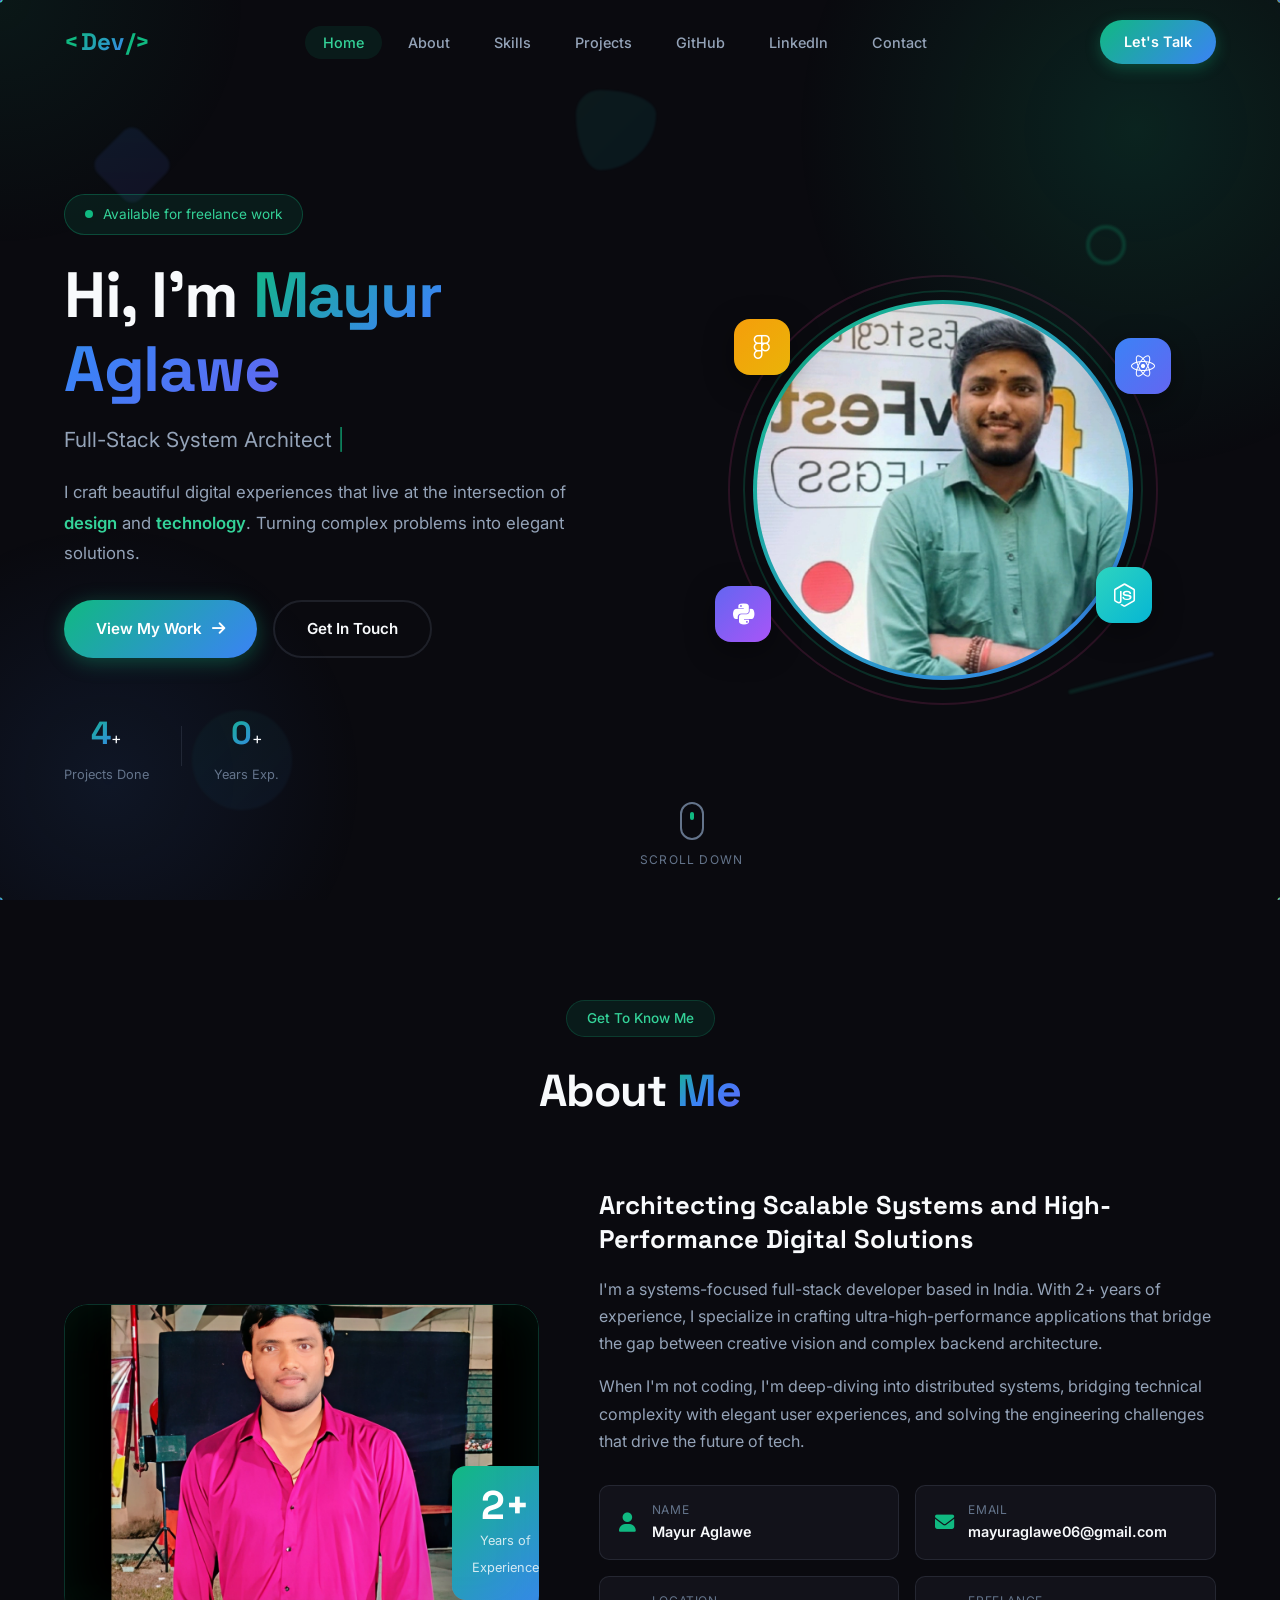
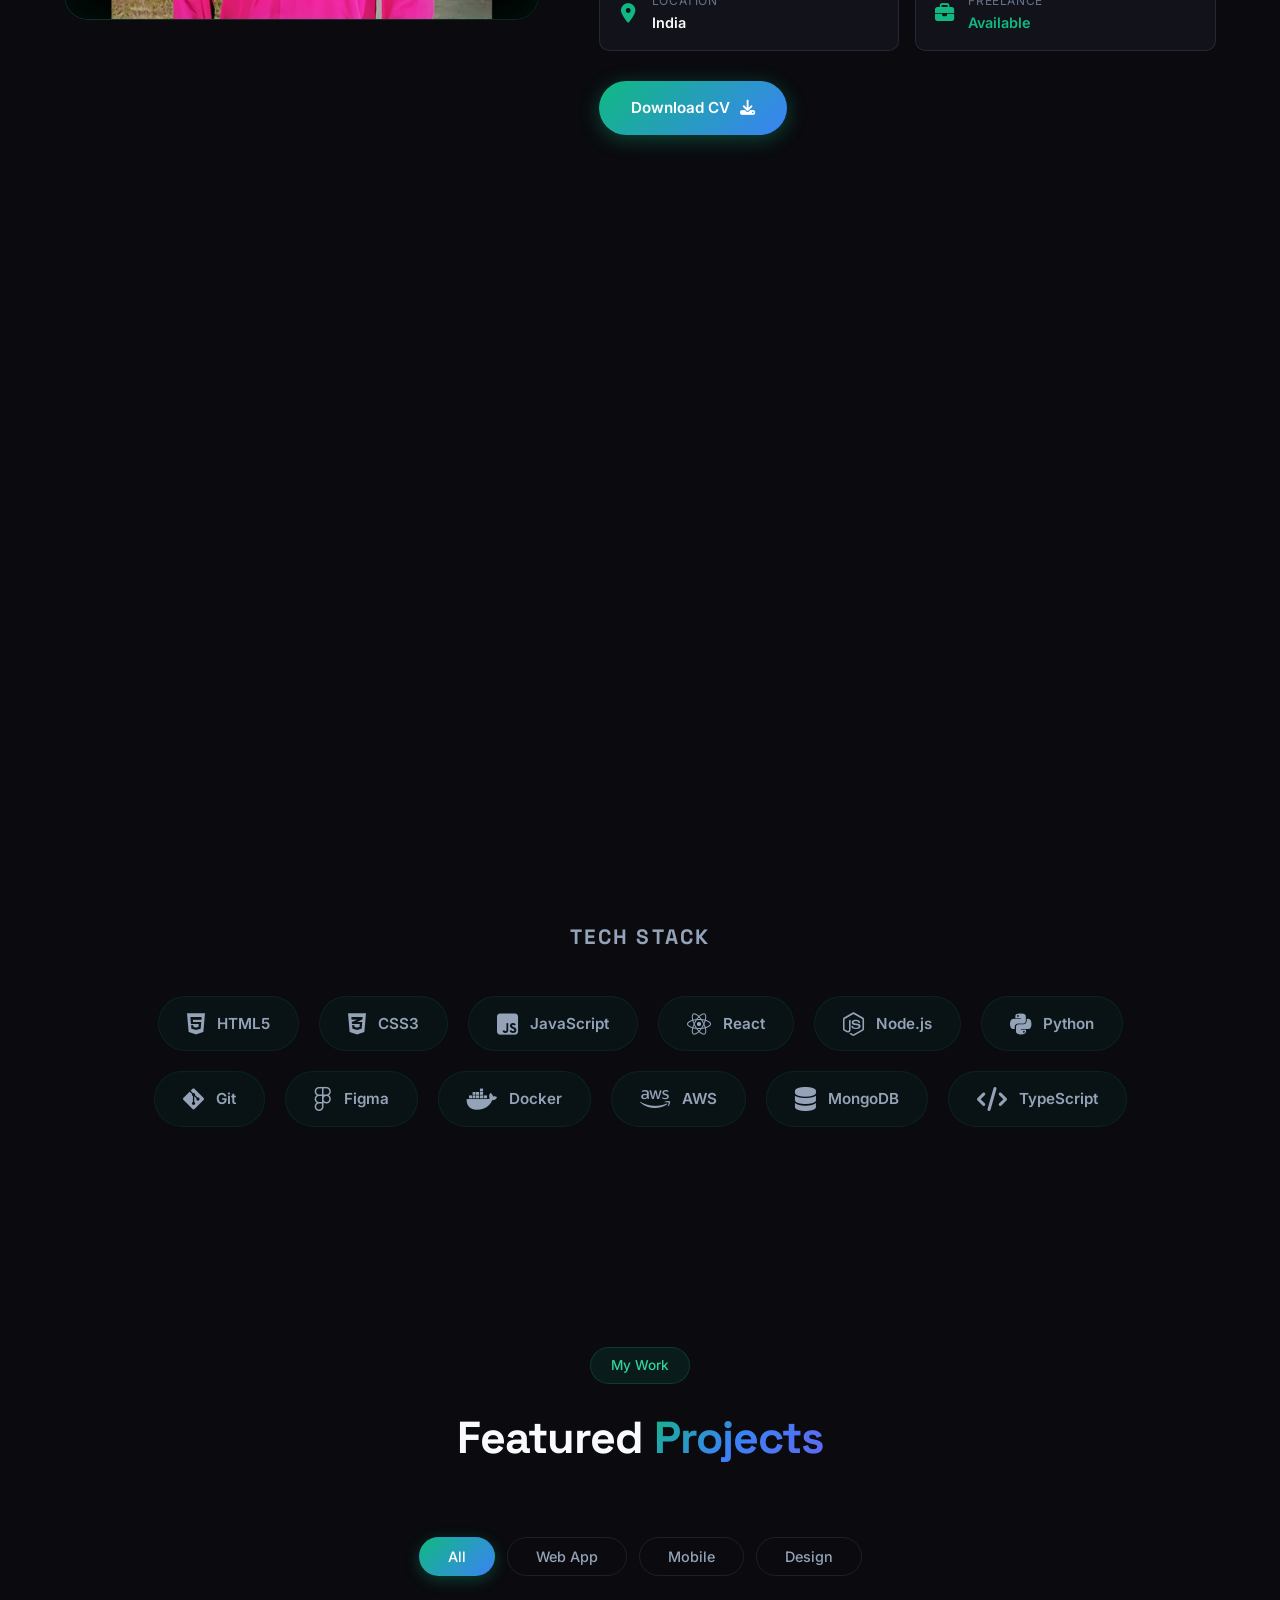
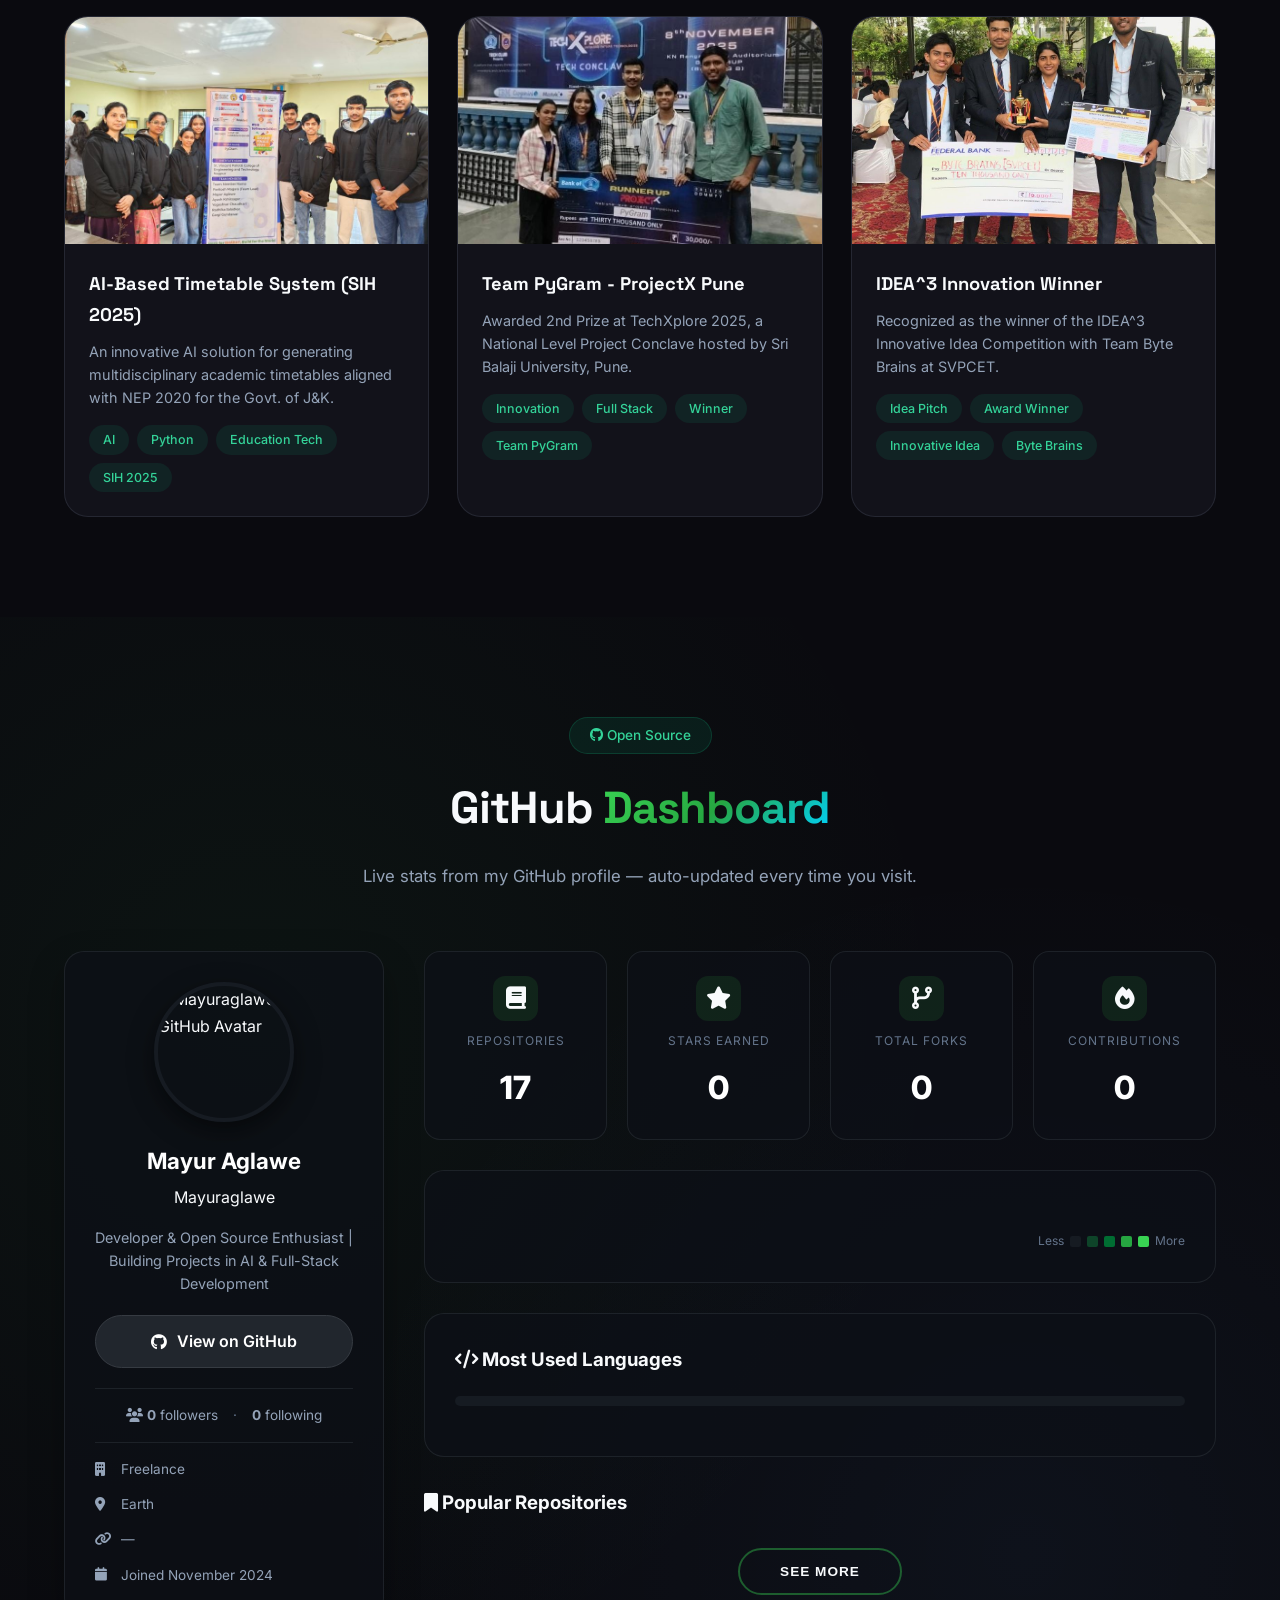
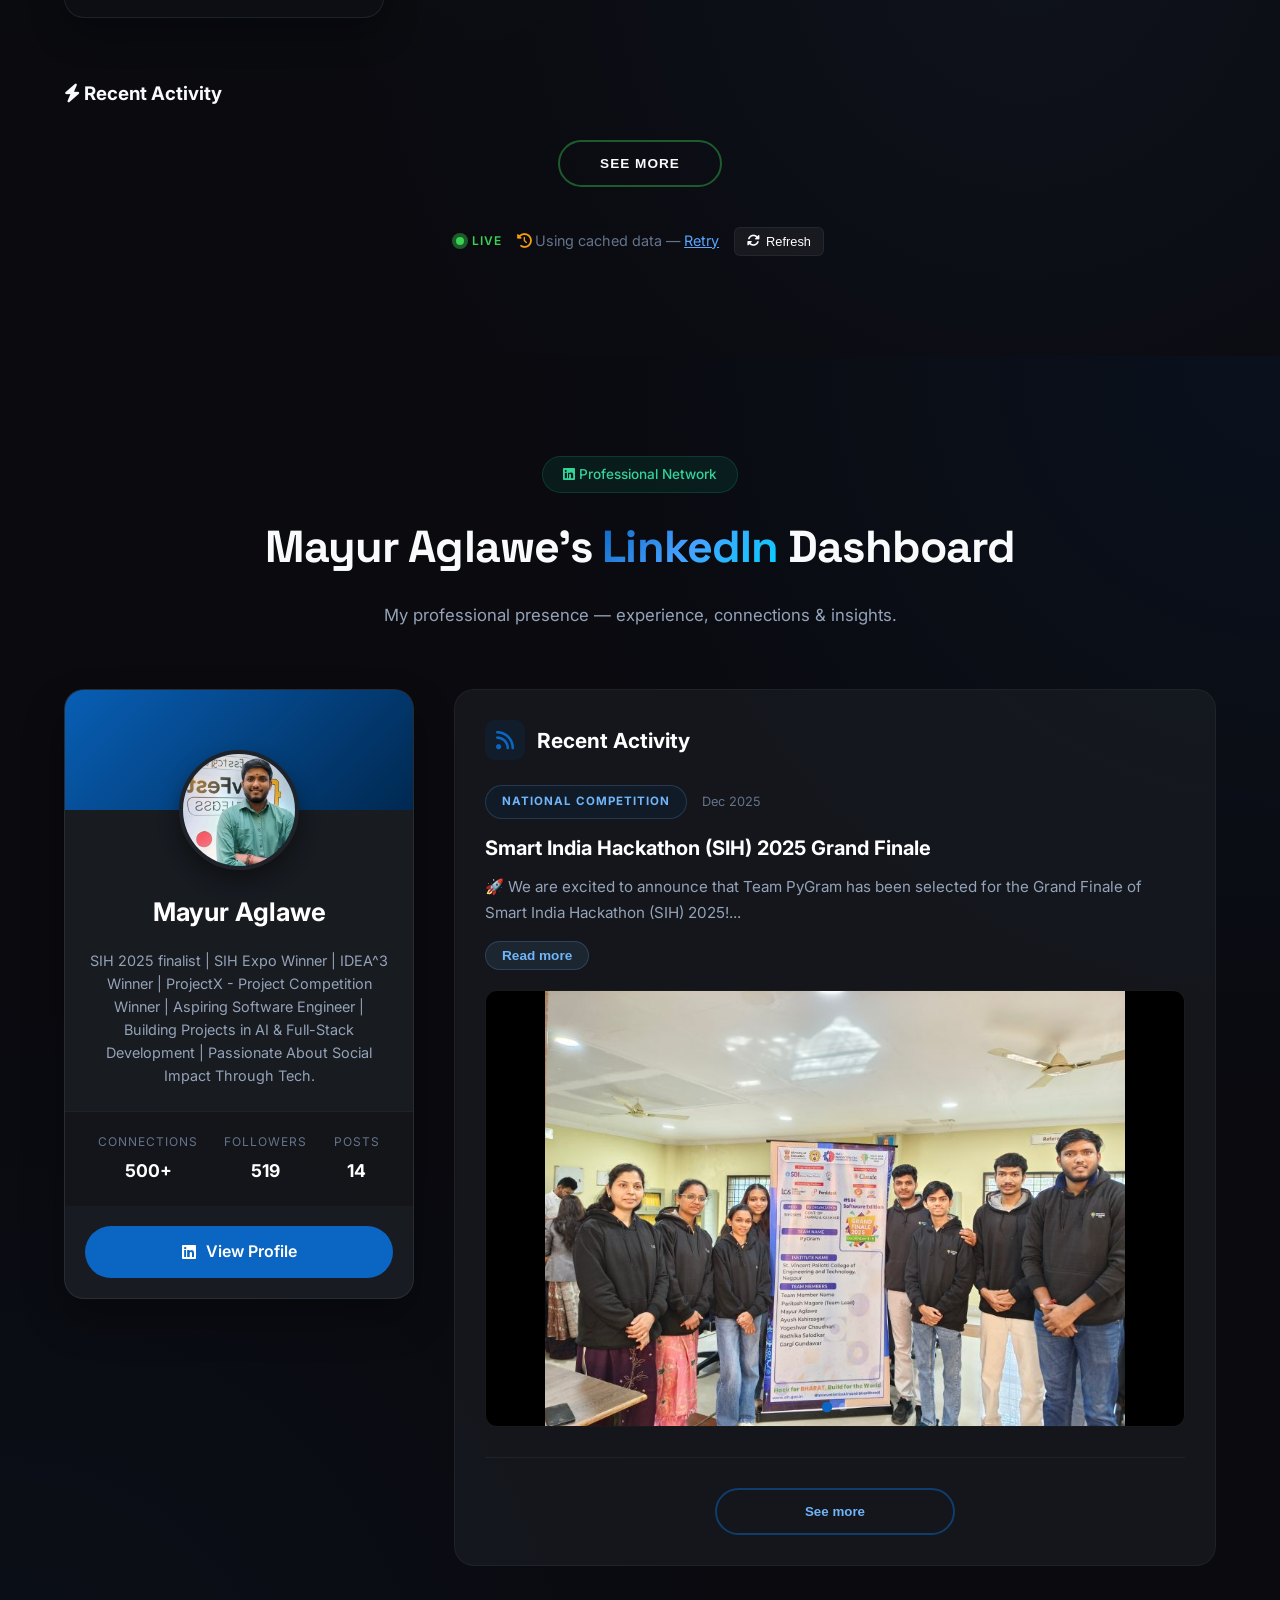
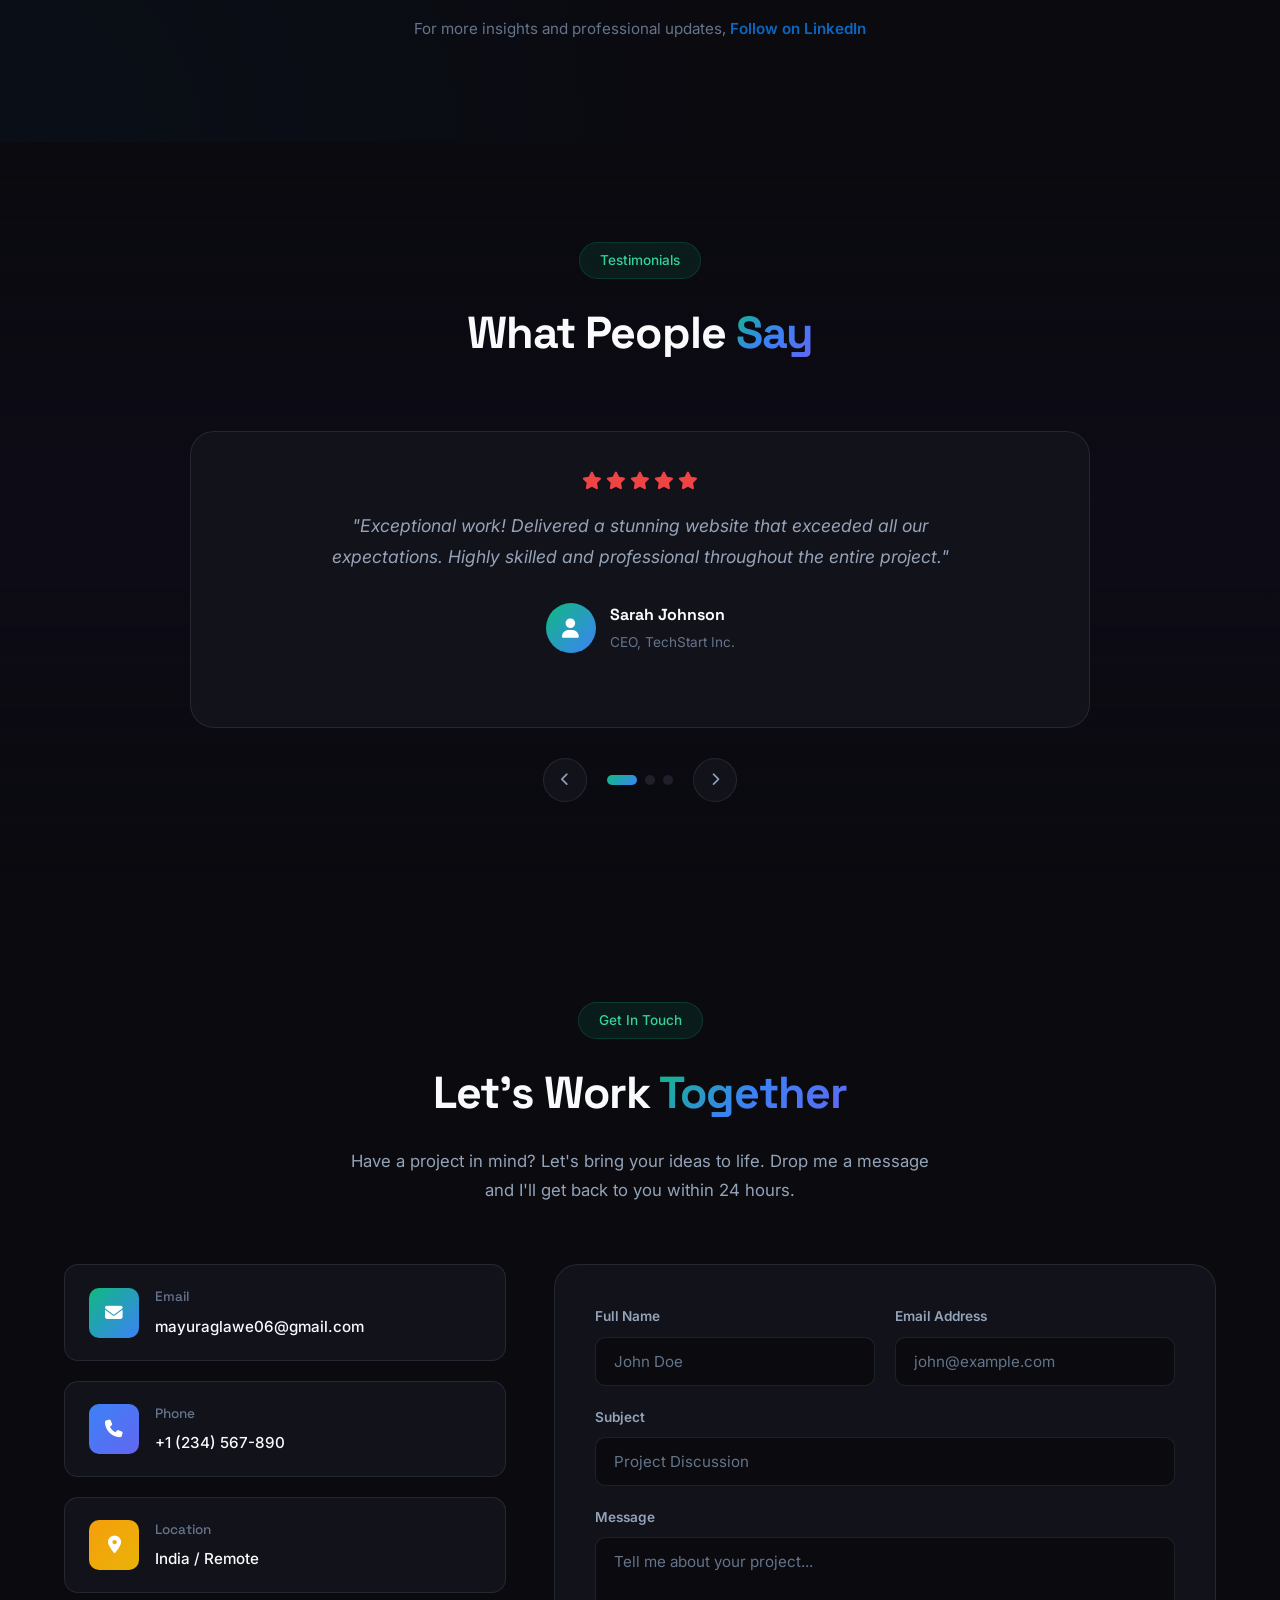
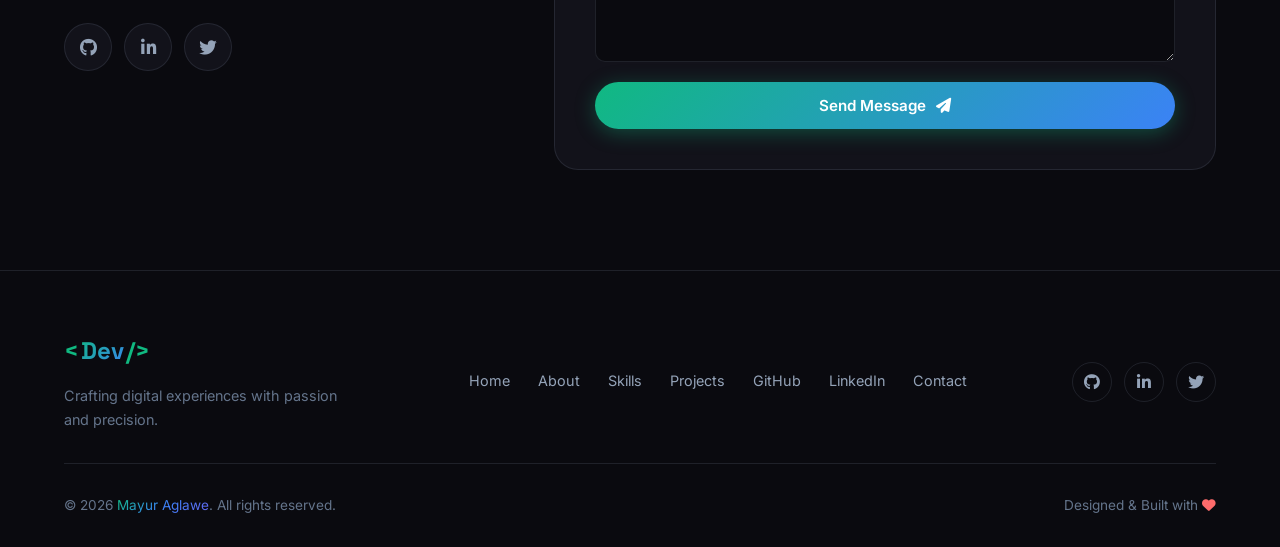
==== commit 1b6bc29b: "Strategic mobile optimization, GitHub dashboard live-sync, and About section branding for recruiters" ====
--- a/index.html
+++ b/index.html
@@ -47,6 +47,14 @@
 
     <!-- Hero Section -->
     <section class="hero" id="home">
+        <!-- Floating 2D Ornaments -->
+        <div class="hero-ornaments">
+            <div class="ornament orn-1" data-parallax="0.05"></div>
+            <div class="ornament orn-2" data-parallax="0.08"></div>
+            <div class="ornament orn-3" data-parallax="0.12"></div>
+            <div class="ornament orn-4" data-parallax="0.03"></div>
+            <div class="ornament orn-5" data-parallax="0.1"></div>
+        </div>
         <div class="hero-container">
             <div class="hero-content">
                 <div class="hero-badge" data-animate="fade-up">
@@ -127,25 +135,26 @@
             <div class="about-grid">
                 <div class="about-image-col" data-animate="fade-right">
                     <div class="about-image-card">
-                        <img src="images/profile.png" alt="Profile Photo" class="about-image">
+                        <img src="images/about_me.png" alt="Mayur Aglawe Portrait" class="about-image">
                         <div class="experience-badge">
-                            <span class="exp-number">5+</span>
+                            <span class="exp-number">2+</span>
                             <span class="exp-text">Years of<br>Experience</span>
                         </div>
                     </div>
                 </div>
                 <div class="about-content-col" data-animate="fade-left">
                     <h3 class="about-heading">
-                        A passionate developer who loves building things for the web
+                        Architecting Scalable Systems and High-Performance Digital Solutions
                     </h3>
                     <p class="about-text">
-                        I'm a creative full-stack developer based in India. With over 5 years of 
-                        experience in web development, I specialize in building exceptional digital experiences 
-                        that are fast, accessible, and visually stunning.
+                        I'm a systems-focused full-stack developer based in India. With 2+ years of 
+                        experience, I specialize in crafting ultra-high-performance applications 
+                        that bridge the gap between creative vision and complex backend architecture.
                     </p>
                     <p class="about-text">
-                        When I'm not coding, you'll find me exploring new technologies, contributing to 
-                        open-source projects, or sharing knowledge through technical writing and mentoring.
+                        When I'm not coding, I'm deep-diving into distributed systems, 
+                        bridging technical complexity with elegant user experiences, and 
+                        solving the engineering challenges that drive the future of tech.
                     </p>
                     <div class="about-info-grid">
                         <div class="info-item">
@@ -196,6 +205,15 @@
 
             <!-- Services Cards -->
             <div class="services-grid" data-animate="fade-up" data-delay="100">
+                <!-- 1. Backend -->
+                <div class="service-card">
+                    <div class="service-icon gradient-bg-4">
+                        <i class="fas fa-server"></i>
+                    </div>
+                    <h3>Backend Development</h3>
+                    <p>Architecting scalable backend systems and RESTful APIs that power modern applications reliably. Deep expertise in Node.js and Python.</p>
+                </div>
+                <!-- 2. Web -->
                 <div class="service-card">
                     <div class="service-icon gradient-bg-1">
                         <i class="fas fa-laptop-code"></i>
@@ -203,26 +221,21 @@
                     <h3>Web Development</h3>
                     <p>Building responsive, performant websites and web applications using modern frameworks and best practices.</p>
                 </div>
+                <!-- 3. Mobile -->
+                <div class="service-card">
+                    <div class="service-icon gradient-bg-3">
+                        <i class="fas fa-mobile-alt"></i>
+                    </div>
+                    <h3>Mobile Apps</h3>
+                    <p>Developing cross-platform mobile applications that deliver native-like experiences on any device.</p>
+                </div>
+                <!-- 4. UI/UX -->
                 <div class="service-card">
                     <div class="service-icon gradient-bg-2">
                         <i class="fas fa-paint-brush"></i>
                     </div>
                     <h3>UI/UX Design</h3>
                     <p>Creating intuitive, user-centered designs with a focus on usability, accessibility, and visual aesthetics.</p>
-                </div>
-                <div class="service-card">
-                    <div class="service-icon gradient-bg-3">
-                        <i class="fas fa-mobile-alt"></i>
-                    </div>
-                    <h3>Mobile Apps</h3>
-                    <p>Developing cross-platform mobile applications that deliver native-like experiences on any device.</p>
-                </div>
-                <div class="service-card">
-                    <div class="service-icon gradient-bg-4">
-                        <i class="fas fa-server"></i>
-                    </div>
-                    <h3>Backend & APIs</h3>
-                    <p>Architecting scalable backend systems and RESTful APIs that power modern applications reliably.</p>
                 </div>
             </div>
 
@@ -303,165 +316,78 @@
             <div class="projects-grid">
                 <div class="project-card" data-category="web" data-animate="fade-up" data-delay="100">
                     <div class="project-image">
-                        <div class="project-placeholder gradient-bg-1">
-                            <i class="fas fa-shopping-cart"></i>
-                        </div>
+                        <img src="images/sih image.jpg" alt="SIH 2025 Project" class="project-img-display">
                         <div class="project-overlay">
                             <div class="project-links">
-                                <a href="#" class="project-link" title="Live Demo">
+                                <a href="https://www.linkedin.com/posts/mayur-aglawe-77aa73262_innovation-sih2025-grandfinale-activity-7394035551101751296-0HNn" class="project-link" title="Live Details" target="_blank" rel="noopener">
                                     <i class="fas fa-external-link-alt"></i>
                                 </a>
-                                <a href="#" class="project-link" title="Source Code">
+                                <a href="https://github.com/Mayuraglawe" class="project-link" title="Source Code" target="_blank" rel="noopener">
                                     <i class="fab fa-github"></i>
                                 </a>
                             </div>
                         </div>
                     </div>
                     <div class="project-info">
-                        <h3>E-Commerce Platform</h3>
-                        <p>A full-featured online store with real-time inventory, payment processing, and admin dashboard.</p>
+                        <h3>AI-Based Timetable System (SIH 2025)</h3>
+                        <p>An innovative AI solution for generating multidisciplinary academic timetables aligned with NEP 2020 for the Govt. of J&K.</p>
                         <div class="project-tags">
-                            <span>React</span>
-                            <span>Node.js</span>
-                            <span>MongoDB</span>
-                            <span>Stripe</span>
-                        </div>
-                    </div>
-                </div>
-
-                <div class="project-card" data-category="mobile" data-animate="fade-up" data-delay="200">
+                            <span>AI</span>
+                            <span>Python</span>
+                            <span>Education Tech</span>
+                            <span>SIH 2025</span>
+                        </div>
+                    </div>
+                </div>
+
+                <div class="project-card" data-category="web" data-animate="fade-up" data-delay="200">
                     <div class="project-image">
-                        <div class="project-placeholder gradient-bg-2">
-                            <i class="fas fa-heartbeat"></i>
-                        </div>
+                        <img src="images/projectx_1.jpg" alt="Project X Competition" class="project-img-display">
                         <div class="project-overlay">
                             <div class="project-links">
-                                <a href="#" class="project-link" title="Live Demo">
+                                <a href="https://www.linkedin.com/posts/mayur-aglawe-77aa73262_innovation-techxplore2025-projectx-activity-7394035551101751296-0HNn" class="project-link" title="Live Details" target="_blank" rel="noopener">
                                     <i class="fas fa-external-link-alt"></i>
                                 </a>
-                                <a href="#" class="project-link" title="Source Code">
+                                <a href="https://github.com/Mayuraglawe" class="project-link" title="Source Code" target="_blank" rel="noopener">
                                     <i class="fab fa-github"></i>
                                 </a>
                             </div>
                         </div>
                     </div>
                     <div class="project-info">
-                        <h3>Fitness Tracker App</h3>
-                        <p>A cross-platform mobile app for tracking workouts, nutrition, and health metrics with AI insights.</p>
+                        <h3>Team PyGram - ProjectX Pune</h3>
+                        <p>Awarded 2nd Prize at TechXplore 2025, a National Level Project Conclave hosted by Sri Balaji University, Pune.</p>
                         <div class="project-tags">
-                            <span>React Native</span>
-                            <span>Firebase</span>
-                            <span>TensorFlow</span>
-                        </div>
-                    </div>
-                </div>
-
-                <div class="project-card" data-category="design" data-animate="fade-up" data-delay="300">
+                            <span>Innovation</span>
+                            <span>Full Stack</span>
+                            <span>Winner</span>
+                            <span>Team PyGram</span>
+                        </div>
+                    </div>
+                </div>
+
+                <div class="project-card" data-category="web" data-animate="fade-up" data-delay="300">
                     <div class="project-image">
-                        <div class="project-placeholder gradient-bg-3">
-                            <i class="fas fa-palette"></i>
-                        </div>
+                        <img src="images/1.jpg" alt="IDEA^3 Innovation Winner" class="project-img-display">
                         <div class="project-overlay">
                             <div class="project-links">
-                                <a href="#" class="project-link" title="Live Demo">
+                                <a href="https://www.linkedin.com/posts/mayur-aglawe-77aa73262_innovation-winner-activity-7394035551101751296-0HNn" class="project-link" title="Live Details" target="_blank" rel="noopener">
                                     <i class="fas fa-external-link-alt"></i>
                                 </a>
-                                <a href="#" class="project-link" title="Source Code">
+                                <a href="https://github.com/Mayuraglawe" class="project-link" title="Source Code" target="_blank" rel="noopener">
                                     <i class="fab fa-github"></i>
                                 </a>
                             </div>
                         </div>
                     </div>
                     <div class="project-info">
-                        <h3>Brand Identity System</h3>
-                        <p>Complete brand identity redesign including logo, typography, color system, and design guidelines.</p>
+                        <h3>IDEA^3 Innovation Winner</h3>
+                        <p>Recognized as the winner of the IDEA^3 Innovative Idea Competition with Team Byte Brains at SVPCET.</p>
                         <div class="project-tags">
-                            <span>Figma</span>
-                            <span>Illustrator</span>
-                            <span>Branding</span>
-                        </div>
-                    </div>
-                </div>
-
-                <div class="project-card" data-category="web" data-animate="fade-up" data-delay="400">
-                    <div class="project-image">
-                        <div class="project-placeholder gradient-bg-4">
-                            <i class="fas fa-chart-line"></i>
-                        </div>
-                        <div class="project-overlay">
-                            <div class="project-links">
-                                <a href="#" class="project-link" title="Live Demo">
-                                    <i class="fas fa-external-link-alt"></i>
-                                </a>
-                                <a href="#" class="project-link" title="Source Code">
-                                    <i class="fab fa-github"></i>
-                                </a>
-                            </div>
-                        </div>
-                    </div>
-                    <div class="project-info">
-                        <h3>Analytics Dashboard</h3>
-                        <p>Real-time data visualization dashboard with interactive charts, filters, and export capabilities.</p>
-                        <div class="project-tags">
-                            <span>Vue.js</span>
-                            <span>D3.js</span>
-                            <span>Python</span>
-                            <span>PostgreSQL</span>
-                        </div>
-                    </div>
-                </div>
-
-                <div class="project-card" data-category="web" data-animate="fade-up" data-delay="200">
-                    <div class="project-image">
-                        <div class="project-placeholder gradient-bg-5">
-                            <i class="fas fa-robot"></i>
-                        </div>
-                        <div class="project-overlay">
-                            <div class="project-links">
-                                <a href="#" class="project-link" title="Live Demo">
-                                    <i class="fas fa-external-link-alt"></i>
-                                </a>
-                                <a href="#" class="project-link" title="Source Code">
-                                    <i class="fab fa-github"></i>
-                                </a>
-                            </div>
-                        </div>
-                    </div>
-                    <div class="project-info">
-                        <h3>AI Chat Assistant</h3>
-                        <p>Intelligent conversational AI with natural language processing, context memory, and multi-language support.</p>
-                        <div class="project-tags">
-                            <span>Python</span>
-                            <span>OpenAI</span>
-                            <span>FastAPI</span>
-                            <span>Redis</span>
-                        </div>
-                    </div>
-                </div>
-
-                <div class="project-card" data-category="mobile" data-animate="fade-up" data-delay="300">
-                    <div class="project-image">
-                        <div class="project-placeholder gradient-bg-6">
-                            <i class="fas fa-map-marked-alt"></i>
-                        </div>
-                        <div class="project-overlay">
-                            <div class="project-links">
-                                <a href="#" class="project-link" title="Live Demo">
-                                    <i class="fas fa-external-link-alt"></i>
-                                </a>
-                                <a href="#" class="project-link" title="Source Code">
-                                    <i class="fab fa-github"></i>
-                                </a>
-                            </div>
-                        </div>
-                    </div>
-                    <div class="project-info">
-                        <h3>Travel Companion</h3>
-                        <p>A smart travel planning app with AI itinerary generation, real-time translations, and offline maps.</p>
-                        <div class="project-tags">
-                            <span>Flutter</span>
-                            <span>Google Maps</span>
-                            <span>Node.js</span>
+                            <span>Idea Pitch</span>
+                            <span>Award Winner</span>
+                            <span>Innovative Idea</span>
+                            <span>Byte Brains</span>
                         </div>
                     </div>
                 </div>
@@ -481,10 +407,10 @@
             <!-- GitHub-style Profile Overview -->
             <div class="gh-overview" data-animate="fade-up" data-delay="100">
                 <div class="gh-profile-sidebar">
-                    <img class="gh-avatar" id="ghAvatar" src="https://avatars.githubusercontent.com/u/223784075?v=4" alt="GitHub Avatar">
-                    <h3 id="ghName" class="gh-display-name">Loading...</h3>
+                    <img class="gh-avatar" id="ghAvatar" src="https://github.com/Mayuraglawe.png" alt="Mayuraglawe's GitHub Avatar">
+                    <h3 id="ghName" class="gh-display-name">Mayur Aglawe</h3>
                     <span class="gh-username" id="ghUsername">Mayuraglawe</span>
-                    <p class="gh-bio" id="ghBio"></p>
+                    <p class="gh-bio" id="ghBio">Developer & Open Source Enthusiast | Building Projects in AI & Full-Stack Development</p>
                     <a href="https://github.com/Mayuraglawe" target="_blank" rel="noopener" class="gh-follow-btn">
                         <i class="fab fa-github"></i> View on GitHub
                     </a>
@@ -499,17 +425,17 @@
                         </div>
                     </div>
                     <div class="gh-sidebar-meta">
-                        <div class="gh-meta-item gh-hidden" id="ghCompany">
-                            <i class="fas fa-building"></i> <span></span>
+                        <div class="gh-meta-item" id="ghCompany">
+                            <i class="fas fa-building"></i> <span>Freelance</span>
                         </div>
                         <div class="gh-meta-item" id="ghLocation">
-                            <i class="fas fa-map-marker-alt"></i> <span>—</span>
+                            <i class="fas fa-map-marker-alt"></i> <span>Earth</span>
                         </div>
                         <div class="gh-meta-item gh-hidden" id="ghBlog">
                             <i class="fas fa-link"></i> <a href="#" target="_blank" rel="noopener" title="Blog">—</a>
                         </div>
                         <div class="gh-meta-item" id="ghJoined">
-                            <i class="fas fa-calendar"></i> <span>—</span>
+                            <i class="fas fa-calendar"></i> <span>Joined November 2024</span>
                         </div>
                     </div>
                 </div>
@@ -520,7 +446,7 @@
                         <div class="gh-stat-pill">
                             <i class="fas fa-book"></i>
                             <span>Repositories</span>
-                            <strong id="ghRepos">0</strong>
+                            <strong id="ghRepos">17</strong>
                         </div>
                         <div class="gh-stat-pill">
                             <i class="fas fa-star"></i>
@@ -587,7 +513,14 @@
             </div>
 
             <div class="gh-last-updated" data-animate="fade-up">
-                <span id="ghLastUpdated"><i class="fas fa-sync-alt gh-spin"></i> Fetching latest data...</span>
+                <div class="gh-live-indicator">
+                    <div class="gh-live-dot"></div>
+                    <span>Live</span>
+                </div>
+                <span id="ghLastUpdated"><i class="fas fa-sync-alt fa-spin"></i> Fetching latest data...</span>
+                <button id="ghRefreshBtn" class="gh-refresh-btn" title="Refresh data">
+                    <i class="fas fa-sync-alt"></i> Refresh
+                </button>
             </div>
         </div>
     </section>
@@ -650,60 +583,62 @@
                                 <h4 class="li-post-title">
                                     Smart India Hackathon (SIH) 2025 Grand Finale
                                 </h4>
-                            <div class="li-post-content">
-                                <p class="li-post-text short">🚀 We are excited to announce that Team PyGram has been selected for the Grand Finale of Smart India Hackathon (SIH) 2025!...</p>
-                                <div class="li-post-text full hidden">
-                                    <p>🚀 We are excited to announce that Team PyGram has been selected for the Grand Finale of Smart India Hackathon (SIH) 2025!</p>
-                                    <p>We are proud to share that Team PyGram has officially begun its journey at the Grand Finale of Smart India Hackathon (SIH) 2025 &ndash; Software Edition, hosted at Vardhaman College of Engineering (VCEH), Hyderabad, on 8&ndash;9 December 2025.</p>
-                                    <p><strong>🆔 Problem Statement ID:</strong> SIH25091</p>
-                                    <p><strong>📌 Title:</strong> AI-Based Timetable Generation System aligned with NEP 2020 for Multidisciplinary Education Structures</p>
-                                    <p><strong>🏛️ Organization:</strong> Government of Jammu and Kashmir</p>
+                                <div class="li-post-content">
+                                    <p class="li-post-text short">🚀 We are excited to announce that Team PyGram has been selected for the Grand Finale of Smart India Hackathon (SIH) 2025!...</p>
+                                    <div class="li-post-text full hidden">
+                                        <p>🚀 We are excited to announce that Team PyGram has been selected for the Grand Finale of Smart India Hackathon (SIH) 2025!</p>
+                                        <p>We are proud to share that Team PyGram has officially begun its journey at the Grand Finale of Smart India Hackathon (SIH) 2025 &ndash; Software Edition, hosted at Vardhaman College of Engineering (VCEH), Hyderabad, on 8&ndash;9 December 2025.</p>
+                                        <p><strong>🆔 Problem Statement ID:</strong> SIH25091</p>
+                                        <p><strong>📌 Title:</strong> AI-Based Timetable Generation System aligned with NEP 2020 for Multidisciplinary Education Structures</p>
+                                        <p><strong>🏛️ Organization:</strong> Government of Jammu and Kashmir</p>
+                                    </div>
+                                    <button class="li-read-more">Read more</button>
                                 </div>
-                                <button class="li-read-more">Read more</button>
-                            </div>
-                            <div class="li-post-media-slider">
-                                <button class="li-slider-prev" aria-label="Previous image"><i class="fas fa-chevron-left"></i></button>
-                                <div class="li-post-media">
-                                    <img src="images/sih image.jpg" alt="Team PyGram SIH 2025" class="li-post-img active">
-                                    <img src="images/SiH2image.jpg" alt="SIH 2025 Grand Finale" class="li-post-img">
+                                <div class="li-post-media-slider">
+                                    <button class="li-slider-prev" aria-label="Previous image"><i class="fas fa-chevron-left"></i></button>
+                                    <div class="li-post-media">
+                                        <img src="images/sih image.jpg" alt="Team PyGram SIH 2025" class="li-post-img active">
+                                        <img src="images/SiH2image.jpg" alt="SIH 2025 Grand Finale" class="li-post-img">
+                                    </div>
+                                    <button class="li-slider-next" aria-label="Next image"><i class="fas fa-chevron-right"></i></button>
+                                    <div class="li-slider-dots">
+                                        <span class="li-dot active"></span>
+                                        <span class="li-dot"></span>
+                                    </div>
                                 </div>
-                                <button class="li-slider-next" aria-label="Next image"><i class="fas fa-chevron-right"></i></button>
-                                <div class="li-slider-dots">
-                                    <span class="li-dot active"></span>
-                                    <span class="li-dot"></span>
+                            </div>
+
+                            <div class="li-post li-extra-post hidden">
+                                <div class="li-post-meta">
+                                    <span class="li-tag">Award Winner</span>
+                                    <span class="li-date">Nov 2025</span>
                                 </div>
-                            </div>
-                        </div>
-
-                        <div class="li-post li-extra-post hidden">
-                            <div class="li-post-meta">
-                                <span class="li-tag">Award Winner</span>
-                                <span class="li-date">Nov 2025</span>
-                            </div>
-                            <h4 class="li-post-title">
-                                Project X Runner Up Pune
-                                <a href="https://www.linkedin.com/posts/mayur-aglawe-77aa73262_innovation-techxplore2025-projectx-activity-7394035551101751296-0HNn?utm_source=share&utm_medium=member_desktop&rcm=ACoAAGRtwfABvBgfem4uBlXblw841MA3PaBMTEQ" target="_blank" rel="noopener" class="li-post-link-bold">Link</a>
-                            </h4>
-                            <div class="li-post-content">
-                                <p class="li-post-text short">We’re delighted to share that Team PyGram from the Computer Engineering Department, SVPCET, Nagpur has achieved the 2nd Prize... <a href="https://lnkd.in/gJtJ3837" target="_blank" rel="noopener" class="li-post-inner-link">link</a></p>
-                                <p class="li-post-text full hidden">We’re delighted to share that Team PyGram from the Computer Engineering Department, St. Vincent Pallotti College of Engineering & Technology (SVPCET), Nagpur has achieved the 2nd Prize at the ProjectX Competition, part of the TechXplore – National Level Project Conclave organized by Sri Balaji University, Pune, on 8th November 2025!<br><br>Official Post by SVPCET : <a href="https://lnkd.in/gJtJ3837" target="_blank" rel="noopener" class="li-post-inner-link">link</a></p>
-                                <button class="li-read-more">Read more</button>
-                            </div>
-                            <div class="li-post-media-slider">
-                                <button class="li-slider-prev" aria-label="Previous image"><i class="fas fa-chevron-left"></i></button>
-                                <div class="li-post-media">
-                                    <img src="images/projectx_2.jpg" alt="Team PyGram" class="li-post-img active">
-                                    <img src="images/projectx_1.jpg" alt="Project X Winner" class="li-post-img">
+                                <h4 class="li-post-title">
+                                    Project X Runner Up Pune
+                                    <a href="https://www.linkedin.com/posts/mayur-aglawe-77aa73262_innovation-techxplore2025-projectx-activity-7394035551101751296-0HNn?utm_source=share&utm_medium=member_desktop&rcm=ACoAAGRtwfABvBgfem4uBlXblw841MA3PaBMTEQ" target="_blank" rel="noopener" class="li-post-link-bold">Link</a>
+                                </h4>
+                                <div class="li-post-content">
+                                    <p class="li-post-text short">We’re delighted to share that Team PyGram from the Computer Engineering Department, SVPCET, Nagpur has achieved the 2nd Prize... <a href="https://lnkd.in/gJtJ3837" target="_blank" rel="noopener" class="li-post-inner-link">link <i class="fas fa-external-link-alt"></i></a></p>
+                                    <p class="li-post-text full hidden">We’re delighted to share that Team PyGram from the Computer Engineering Department, St. Vincent Pallotti College of Engineering & Technology (SVPCET), Nagpur has achieved the 2nd Prize at the ProjectX Competition, part of the TechXplore – National Level Project Conclave organized by Sri Balaji University, Pune, on 8th November 2025!<br><br>Official Post by SVPCET : <a href="https://lnkd.in/gJtJ3837" target="_blank" rel="noopener" class="li-post-inner-link">link <i class="fas fa-external-link-alt"></i></a></p>
+                                    <button class="li-read-more">Read more</button>
                                 </div>
-                                <button class="li-slider-next" aria-label="Next image"><i class="fas fa-chevron-right"></i></button>
-                                <div class="li-slider-dots">
-                                    <span class="li-dot active"></span>
-                                    <span class="li-dot"></span>
+                                <div class="li-post-media-slider">
+                                    <button class="li-slider-prev" aria-label="Previous image"><i class="fas fa-chevron-left"></i></button>
+                                    <div class="li-post-media">
+                                        <img src="images/projectx_2.jpg" alt="Team PyGram" class="li-post-img active">
+                                        <img src="images/projectx_1.jpg" alt="Project X Winner" class="li-post-img">
+                                    </div>
+                                    <button class="li-slider-next" aria-label="Next image"><i class="fas fa-chevron-right"></i></button>
+                                    <div class="li-slider-dots">
+                                        <span class="li-dot active"></span>
+                                        <span class="li-dot"></span>
+                                    </div>
                                 </div>
                             </div>
                         </div>
+
                         <div class="li-posts-footer">
-                            <button id="liShowMore" class="li-show-all-btn">Show all activity</button>
+                            <button id="liShowMore" class="li-show-all-btn">See more</button>
                         </div>
                     </div>
                 </div>
@@ -816,15 +751,13 @@
                         </div>
                         <div>
                             <h4>Location</h4>
-                            <span>Your City, Country</span>
+                            <span>India / Remote</span>
                         </div>
                     </div>
                     <div class="social-links">
-                        <a href="#" class="social-link" aria-label="GitHub"><i class="fab fa-github"></i></a>
-                        <a href="#" class="social-link" aria-label="LinkedIn"><i class="fab fa-linkedin-in"></i></a>
+                        <a href="https://github.com/Mayuraglawe" target="_blank" rel="noopener" class="social-link" aria-label="GitHub"><i class="fab fa-github"></i></a>
+                        <a href="https://www.linkedin.com/in/mayur-aglawe-77aa73262/" target="_blank" rel="noopener" class="social-link" aria-label="LinkedIn"><i class="fab fa-linkedin-in"></i></a>
                         <a href="#" class="social-link" aria-label="Twitter"><i class="fab fa-twitter"></i></a>
-                        <a href="#" class="social-link" aria-label="Dribbble"><i class="fab fa-dribbble"></i></a>
-                        <a href="#" class="social-link" aria-label="Instagram"><i class="fab fa-instagram"></i></a>
                     </div>
                 </div>
                 <form class="contact-form" id="contactForm" data-animate="fade-left">
@@ -883,7 +816,7 @@
                 </div>
             </div>
             <div class="footer-bottom">
-                <p>&copy; 2026 <span class="gradient-text">Your Name</span>. All rights reserved.</p>
+                <p>&copy; 2026 <span class="gradient-text">Mayur Aglawe</span>. All rights reserved.</p>
                 <p>Designed & Built with <i class="fas fa-heart heart-icon"></i></p>
             </div>
         </div>
--- a/css/style.css
+++ b/css/style.css
@@ -4,34 +4,35 @@
 
 /* CSS Variables */
 :root {
-    --primary: #7c3aed;
-    --primary-light: #a78bfa;
-    --secondary: #ec4899;
-    --accent: #06b6d4;
-    --accent-2: #f59e0b;
-    --bg-dark: #0f0f1a;
-    --bg-card: #1a1a2e;
-    --bg-card-hover: #222240;
-    --text-primary: #f1f5f9;
+    --primary: #10b981;
+    --primary-light: #34d399;
+    --secondary: #3b82f6;
+    --accent: #f59e0b;
+    --accent-2: #ef4444;
+    --bg-dark: #0a0a0f;
+    --bg-card: #12121a;
+    --bg-card-hover: #1a1a25;
+    --text-primary: #f8fafc;
     --text-secondary: #94a3b8;
     --text-muted: #64748b;
-    --border: rgba(148, 163, 184, 0.1);
-    --gradient-1: linear-gradient(135deg, #7c3aed, #ec4899);
-    --gradient-2: linear-gradient(135deg, #06b6d4, #3b82f6);
-    --gradient-3: linear-gradient(135deg, #f59e0b, #ef4444);
-    --gradient-4: linear-gradient(135deg, #10b981, #06b6d4);
-    --gradient-5: linear-gradient(135deg, #8b5cf6, #06b6d4);
-    --gradient-6: linear-gradient(135deg, #ec4899, #f59e0b);
-    --gradient-hero: linear-gradient(135deg, #7c3aed 0%, #ec4899 50%, #06b6d4 100%);
-    --shadow-sm: 0 2px 10px rgba(0, 0, 0, 0.2);
-    --shadow-md: 0 8px 30px rgba(0, 0, 0, 0.3);
-    --shadow-lg: 0 20px 60px rgba(0, 0, 0, 0.4);
-    --shadow-glow: 0 0 40px rgba(124, 58, 237, 0.3);
-    --radius-sm: 8px;
-    --radius-md: 12px;
-    --radius-lg: 20px;
-    --radius-xl: 28px;
-    --transition: 0.3s cubic-bezier(0.4, 0, 0.2, 1);
+    --border: rgba(148, 163, 184, 0.15);
+    /* Professional Developer Gradients */
+    --gradient-1: linear-gradient(135deg, #10b981, #3b82f6);
+    --gradient-2: linear-gradient(135deg, #3b82f6, #6366f1);
+    --gradient-3: linear-gradient(135deg, #f59e0b, #eab308);
+    --gradient-4: linear-gradient(135deg, #2dd4bf, #06b6d4);
+    --gradient-5: linear-gradient(135deg, #6366f1, #a855f7);
+    --gradient-6: linear-gradient(135deg, #ef4444, #f59e0b);
+    --gradient-hero: linear-gradient(135deg, #10b981 0%, #3b82f6 50%, #6366f1 100%);
+    --shadow-sm: 0 2px 10px rgba(0, 0, 0, 0.3);
+    --shadow-md: 0 8px 30px rgba(0, 0, 0, 0.4);
+    --shadow-lg: 0 20px 60px rgba(0, 0, 0, 0.5);
+    --shadow-glow: 0 0 40px rgba(16, 185, 129, 0.25);
+    --radius-sm: 10px;
+    --radius-md: 14px;
+    --radius-lg: 24px;
+    --radius-xl: 32px;
+    --transition: 0.35s cubic-bezier(0.4, 0, 0.2, 1);
     --font-primary: 'Inter', sans-serif;
     --font-heading: 'Space Grotesk', sans-serif;
 }
@@ -58,7 +59,7 @@
 }
 
 ::selection {
-    background: rgba(124, 58, 237, 0.4);
+    background: rgba(16, 185, 129, 0.4);
     color: #fff;
 }
 
@@ -66,6 +67,25 @@
     text-decoration: none;
     color: inherit;
     transition: var(--transition);
+}
+
+/* Custom Scrollbar */
+::-webkit-scrollbar {
+    width: 8px;
+}
+
+::-webkit-scrollbar-track {
+    background: var(--bg-dark);
+}
+
+::-webkit-scrollbar-thumb {
+    background: #27272a;
+    border-radius: 10px;
+    border: 2px solid var(--bg-dark);
+}
+
+::-webkit-scrollbar-thumb:hover {
+    background: var(--primary);
 }
 
 img {
@@ -105,7 +125,7 @@
     width: 500px;
     height: 500px;
     border-radius: 50%;
-    background: radial-gradient(circle, rgba(124, 58, 237, 0.08) 0%, transparent 70%);
+    background: radial-gradient(circle, rgba(16, 185, 129, 0.08) 0%, transparent 70%);
     pointer-events: none;
     z-index: 0;
     transform: translate(-50%, -50%);
@@ -146,6 +166,10 @@
     box-shadow: var(--shadow-sm);
 }
 
+.hidden {
+    display: none !important;
+}
+
 .nav-container {
     max-width: 1200px;
     margin: 0 auto;
@@ -196,7 +220,7 @@
 .nav-link:hover,
 .nav-link.active {
     color: var(--text-primary);
-    background: rgba(124, 58, 237, 0.1);
+    background: rgba(16, 185, 129, 0.1);
 }
 
 .nav-link.active {
@@ -211,12 +235,12 @@
     font-weight: 600;
     color: #fff;
     transition: var(--transition);
-    box-shadow: 0 4px 15px rgba(124, 58, 237, 0.3);
+    box-shadow: 0 4px 15px rgba(16, 185, 129, 0.3);
 }
 
 .nav-cta:hover {
     transform: translateY(-2px);
-    box-shadow: 0 8px 25px rgba(124, 58, 237, 0.5);
+    box-shadow: 0 8px 25px rgba(16, 185, 129, 0.5);
 }
 
 .hamburger {
@@ -253,6 +277,57 @@
 /* ========================================
    HERO SECTION
    ======================================== */
+.hero-ornaments {
+    position: absolute;
+    inset: 0;
+    pointer-events: none;
+    z-index: 0;
+    overflow: hidden;
+}
+
+.ornament {
+    position: absolute;
+    background: var(--gradient-1);
+    opacity: 0.1;
+    filter: blur(1px);
+    animation: ornament-float 15s ease-in-out infinite alternate;
+    transition: transform 0.2s ease-out;
+}
+
+.orn-1 { 
+    width: 60px; height: 60px; top: 15%; left: 8%; 
+    border-radius: 12px; transform: rotate(45deg);
+    background: var(--gradient-2);
+}
+
+.orn-2 { 
+    width: 100px; height: 100px; bottom: 10%; left: 15%; 
+    border-radius: 50%; opacity: 0.05;
+}
+
+.orn-3 { 
+    width: 40px; height: 40px; top: 25%; right: 12%; 
+    border-radius: 50%; border: 4px solid var(--primary); 
+    background: transparent; opacity: 0.2;
+}
+
+.orn-4 { 
+    width: 150px; height: 4px; bottom: 25%; right: 5%; 
+    background: var(--gradient-1); transform: rotate(-15deg); 
+    border-radius: 100px; opacity: 0.15;
+}
+
+.orn-5 { 
+    width: 80px; height: 80px; top: 10%; left: 45%; 
+    background: var(--gradient-4); border-radius: 30% 70% 70% 30% / 30% 30% 70% 70%;
+    opacity: 0.08;
+}
+
+@keyframes ornament-float {
+    from { transform: translate(0, 0) rotate(0deg); }
+    to { transform: translate(40px, 40px) rotate(20deg); }
+}
+
 .hero {
     min-height: 100vh;
     display: flex;
@@ -270,7 +345,7 @@
     right: -20%;
     width: 800px;
     height: 800px;
-    background: radial-gradient(circle, rgba(124, 58, 237, 0.15) 0%, transparent 60%);
+    background: radial-gradient(circle, rgba(16, 185, 129, 0.15) 0%, transparent 60%);
     border-radius: 50%;
     pointer-events: none;
 }
@@ -282,7 +357,7 @@
     left: -15%;
     width: 600px;
     height: 600px;
-    background: radial-gradient(circle, rgba(236, 72, 153, 0.1) 0%, transparent 60%);
+    background: radial-gradient(circle, rgba(59, 130, 246, 0.1) 0%, transparent 60%);
     border-radius: 50%;
     pointer-events: none;
 }
@@ -304,8 +379,8 @@
     align-items: center;
     gap: 10px;
     padding: 8px 20px;
-    background: rgba(124, 58, 237, 0.1);
-    border: 1px solid rgba(124, 58, 237, 0.3);
+    background: rgba(16, 185, 129, 0.1);
+    border: 1px solid rgba(16, 185, 129, 0.3);
     border-radius: 50px;
     font-size: 0.85rem;
     color: var(--primary-light);
@@ -389,12 +464,12 @@
 .btn-primary {
     background: var(--gradient-1);
     color: #fff;
-    box-shadow: 0 4px 20px rgba(124, 58, 237, 0.35);
+    box-shadow: 0 4px 20px rgba(16, 185, 129, 0.35);
 }
 
 .btn-primary:hover {
     transform: translateY(-3px);
-    box-shadow: 0 8px 30px rgba(124, 58, 237, 0.5);
+    box-shadow: 0 8px 30px rgba(16, 185, 129, 0.5);
 }
 
 .btn-primary i {
@@ -415,7 +490,7 @@
 
 .btn-outline:hover {
     border-color: var(--primary);
-    background: rgba(124, 58, 237, 0.1);
+    background: rgba(16, 185, 129, 0.1);
     transform: translateY(-3px);
 }
 
@@ -477,7 +552,7 @@
     position: absolute;
     inset: -10px;
     border-radius: 50%;
-    border: 2px solid rgba(124, 58, 237, 0.2);
+    border: 2px solid rgba(16, 185, 129, 0.2);
     animation: rotate-ring 20s linear infinite;
 }
 
@@ -610,8 +685,8 @@
 .section-tag {
     display: inline-block;
     padding: 6px 20px;
-    background: rgba(124, 58, 237, 0.1);
-    border: 1px solid rgba(124, 58, 237, 0.2);
+    background: rgba(16, 185, 129, 0.1);
+    border: 1px solid rgba(16, 185, 129, 0.2);
     border-radius: 50px;
     font-size: 0.85rem;
     color: var(--primary-light);
@@ -651,11 +726,28 @@
 
 .about-image {
     width: 100%;
-    aspect-ratio: 4/5;
+    aspect-ratio: 3/2; /* Wider to show the lab environment and laptops */
     object-fit: cover;
-    object-position: center top;
+    object-position: center bottom; /* Focus on the laptops and workbench */
     border-radius: var(--radius-lg);
-    border: 2px solid var(--border);
+    border: 1px solid rgba(16, 185, 129, 0.2);
+    transition: transform 0.6s cubic-bezier(0.4, 0, 0.2, 1);
+    box-shadow: 0 10px 30px rgba(0, 0, 0, 0.3),
+                0 0 20px rgba(16, 185, 129, 0.1);
+}
+
+.about-image-card:hover .about-image {
+    transform: scale(1.15); /* Zoom on hover */
+}
+
+.about-image-card::after {
+    content: '';
+    position: absolute;
+    inset: 0;
+    border-radius: var(--radius-lg);
+    box-shadow: inset 0 0 50px rgba(16, 185, 129, 0.1);
+    pointer-events: none;
+    z-index: 2;
 }
 
 .experience-badge {
@@ -717,7 +809,7 @@
 }
 
 .info-item:hover {
-    border-color: rgba(124, 58, 237, 0.3);
+    border-color: rgba(16, 185, 129, 0.3);
     background: var(--bg-card-hover);
 }
 
@@ -786,7 +878,7 @@
 
 .service-card:hover {
     transform: translateY(-8px);
-    border-color: rgba(124, 58, 237, 0.3);
+    border-color: rgba(16, 185, 129, 0.3);
     box-shadow: var(--shadow-lg);
 }
 
@@ -822,62 +914,110 @@
 /* Tech Stack */
 .tech-stack {
     text-align: center;
+    position: relative;
+    overflow: hidden;
+    padding: 20px 0;
 }
 
 .tech-title {
     font-family: var(--font-heading);
     font-size: 1.3rem;
     font-weight: 700;
-    margin-bottom: 30px;
+    margin-bottom: 40px;
     color: var(--text-secondary);
+    letter-spacing: 0.1em;
+    text-transform: uppercase;
 }
 
 .tech-grid {
     display: flex;
     flex-wrap: wrap;
     justify-content: center;
-    gap: 16px;
+    gap: 20px;
+    max-width: 1000px;
+    margin: 0 auto;
 }
 
 .tech-item {
     display: flex;
     align-items: center;
-    gap: 10px;
-    padding: 12px 24px;
-    background: var(--bg-card);
-    border: 1px solid var(--border);
+    gap: 12px;
+    padding: 14px 28px;
+    background: rgba(16, 185, 129, 0.05);
+    border: 1px solid rgba(16, 185, 129, 0.1);
     border-radius: 50px;
-    font-size: 0.9rem;
-    font-weight: 500;
+    font-size: 0.95rem;
+    font-weight: 600;
     color: var(--text-secondary);
-    transition: var(--transition);
+    transition: all 0.4s cubic-bezier(0.175, 0.885, 0.32, 1.275);
     cursor: default;
+    position: relative;
+    overflow: hidden;
+    /* Infinite float animation */
+    animation: tech-float 5s ease-in-out infinite;
+}
+
+/* Stagger floating */
+.tech-item:nth-child(even) { animation-delay: -2s; animation-duration: 6s; }
+.tech-item:nth-child(3n) { animation-delay: -1s; animation-duration: 4.5s; }
+.tech-item:nth-child(4n) { animation-delay: -3s; animation-duration: 5.5s; }
+
+@keyframes tech-float {
+    0%, 100% { transform: translateY(0); }
+    50% { transform: translateY(-10px); }
+}
+
+.tech-item::before {
+    content: '';
+    position: absolute;
+    top: 0;
+    left: -100%;
+    width: 100%;
+    height: 100%;
+    background: linear-gradient(
+        90deg, 
+        transparent, 
+        rgba(255, 255, 255, 0.1), 
+        transparent
+    );
+    transition: 0.5s;
+}
+
+.tech-item:hover::before {
+    left: 100%;
+    transition: 0.8s;
 }
 
 .tech-item:hover {
-    border-color: var(--primary);
-    color: var(--primary-light);
-    background: rgba(124, 58, 237, 0.08);
-    transform: translateY(-3px);
-    box-shadow: 0 5px 20px rgba(124, 58, 237, 0.15);
+    transform: translateY(-8px) scale(1.08) !important;
+    background: rgba(16, 185, 129, 0.15);
+    color: #fff;
+    border-color: var(--primary-light);
+    box-shadow: 0 10px 30px rgba(16, 185, 129, 0.3);
 }
 
 .tech-item i {
-    font-size: 1.3rem;
-}
-
-.tech-item:nth-child(1):hover { border-color: #e34f26; color: #e34f26; }
-.tech-item:nth-child(2):hover { border-color: #1572b6; color: #1572b6; }
-.tech-item:nth-child(3):hover { border-color: #f7df1e; color: #f7df1e; }
-.tech-item:nth-child(4):hover { border-color: #61dafb; color: #61dafb; }
-.tech-item:nth-child(5):hover { border-color: #339933; color: #339933; }
-.tech-item:nth-child(6):hover { border-color: #3776ab; color: #3776ab; }
-.tech-item:nth-child(7):hover { border-color: #f05032; color: #f05032; }
-.tech-item:nth-child(8):hover { border-color: #f24e1e; color: #f24e1e; }
-.tech-item:nth-child(9):hover { border-color: #2496ed; color: #2496ed; }
-.tech-item:nth-child(10):hover { border-color: #ff9900; color: #ff9900; }
-.tech-item:nth-child(11):hover { border-color: #47a248; color: #47a248; }
-.tech-item:nth-child(12):hover { border-color: #3178c6; color: #3178c6; }
+    font-size: 1.5rem;
+    transition: transform 0.3s;
+}
+
+.tech-item:hover i {
+    transform: rotate(12deg) scale(1.2);
+}
+
+/* Tech-specific Neon Glows on Hover */
+.tech-item:nth-child(1):hover { border-color: #e34f26; color: #e34f26; box-shadow: 0 0 25px rgba(227, 79, 38, 0.4); }
+.tech-item:nth-child(2):hover { border-color: #1572b6; color: #1572b6; box-shadow: 0 0 25px rgba(21, 114, 182, 0.4); }
+.tech-item:nth-child(3):hover { border-color: #f7df1e; color: #f7df1e; box-shadow: 0 0 25px rgba(247, 223, 30, 0.3); }
+.tech-item:nth-child(4):hover { border-color: #61dafb; color: #61dafb; box-shadow: 0 0 25px rgba(97, 218, 251, 0.4); }
+.tech-item:nth-child(5):hover { border-color: #339933; color: #339933; box-shadow: 0 0 25px rgba(51, 153, 51, 0.4); }
+.tech-item:nth-child(6):hover { border-color: #3776ab; color: #3776ab; box-shadow: 0 0 25px rgba(55, 118, 171, 0.4); }
+.tech-item:nth-child(7):hover { border-color: #f05032; color: #f05032; box-shadow: 0 0 25px rgba(240, 80, 50, 0.4); }
+.tech-item:nth-child(8):hover { border-color: #f24e1e; color: #f24e1e; box-shadow: 0 0 25px rgba(242, 78, 30, 0.4); }
+.tech-item:nth-child(9):hover { border-color: #2496ed; color: #2496ed; box-shadow: 0 0 25px rgba(36, 150, 237, 0.4); }
+.tech-item:nth-child(10):hover { border-color: #ff9900; color: #ff9900; box-shadow: 0 0 25px rgba(255, 153, 0, 0.4); }
+.tech-item:nth-child(11):hover { border-color: #47a248; color: #47a248; box-shadow: 0 0 25px rgba(71, 162, 72, 0.4); }
+.tech-item:nth-child(12):hover { border-color: #3178c6; color: #3178c6; box-shadow: 0 0 25px rgba(49, 120, 198, 0.4); }
 
 /* ========================================
    PROJECTS SECTION
@@ -912,7 +1052,7 @@
     background: var(--gradient-1);
     color: #fff;
     border-color: transparent;
-    box-shadow: 0 4px 15px rgba(124, 58, 237, 0.3);
+    box-shadow: 0 4px 15px rgba(16, 185, 129, 0.3);
 }
 
 .projects-grid {
@@ -931,7 +1071,7 @@
 
 .project-card:hover {
     transform: translateY(-8px);
-    border-color: rgba(124, 58, 237, 0.3);
+    border-color: rgba(16, 185, 129, 0.3);
     box-shadow: var(--shadow-lg);
 }
 
@@ -942,6 +1082,17 @@
 .project-image {
     position: relative;
     overflow: hidden;
+}
+
+.project-img-display {
+    width: 100%;
+    aspect-ratio: 16/10;
+    object-fit: cover;
+    transition: transform 0.5s ease;
+}
+
+.project-card:hover .project-img-display {
+    transform: scale(1.1);
 }
 
 .project-placeholder {
@@ -1028,7 +1179,7 @@
 
 .project-tags span {
     padding: 4px 14px;
-    background: rgba(124, 58, 237, 0.1);
+    background: rgba(16, 185, 129, 0.1);
     color: var(--primary-light);
     border-radius: 50px;
     font-size: 0.78rem;
@@ -1189,7 +1340,7 @@
 }
 
 .contact-card:hover {
-    border-color: rgba(124, 58, 237, 0.3);
+    border-color: rgba(16, 185, 129, 0.3);
     transform: translateX(5px);
 }
 
@@ -1249,7 +1400,7 @@
     color: #fff;
     border-color: transparent;
     transform: translateY(-4px);
-    box-shadow: 0 5px 20px rgba(124, 58, 237, 0.3);
+    box-shadow: 0 5px 20px rgba(16, 185, 129, 0.3);
 }
 
 /* Contact Form */
@@ -1298,7 +1449,7 @@
 .form-group input:focus,
 .form-group textarea:focus {
     border-color: var(--primary);
-    box-shadow: 0 0 0 3px rgba(124, 58, 237, 0.15);
+    box-shadow: 0 0 0 3px rgba(16, 185, 129, 0.15);
 }
 
 .form-group input::placeholder,
@@ -1406,7 +1557,7 @@
     visibility: hidden;
     transform: translateY(20px);
     transition: var(--transition);
-    box-shadow: 0 5px 20px rgba(124, 58, 237, 0.4);
+    box-shadow: 0 5px 20px rgba(16, 185, 129, 0.4);
     z-index: 999;
 }
 
@@ -1426,21 +1577,45 @@
    ======================================== */
 [data-animate] {
     opacity: 0;
-    transform: translateY(40px);
-    transition: opacity 0.7s ease, transform 0.7s ease;
-}
-
-[data-animate="fade-right"] {
-    transform: translateX(-40px);
-}
-
-[data-animate="fade-left"] {
-    transform: translateX(40px);
-}
+    transform: translateY(50px) scale(0.95);
+    filter: blur(8px);
+    transition: opacity 1.2s cubic-bezier(0.2, 0.8, 0.2, 1), 
+                transform 1.2s cubic-bezier(0.2, 0.8, 0.2, 1),
+                filter 1s ease;
+}
+
+[data-animate="fade-right"] { transform: translateX(-60px) scale(0.95); }
+[data-animate="fade-left"] { transform: translateX(60px) scale(0.95); }
+[data-animate="fade-up"] { transform: translateY(60px) scale(0.95); }
 
 [data-animate].animated {
     opacity: 1;
-    transform: translate(0);
+    transform: translate(0) scale(1);
+    filter: blur(0);
+}
+
+@keyframes scaleIn {
+    from { 
+        opacity: 0; 
+        transform: translateY(60px) scale(0.9) rotate(2deg);
+        filter: blur(10px);
+    }
+    to { 
+        opacity: 1; 
+        transform: translateY(0) scale(1) rotate(0);
+        filter: blur(0);
+    }
+}
+
+@keyframes fadeInUp {
+    from { 
+        opacity: 0; 
+        transform: translateY(40px);
+    }
+    to { 
+        opacity: 1; 
+        transform: translateY(0);
+    }
 }
 
 /* ========================================
@@ -1465,6 +1640,15 @@
     }
 }
 
+/* Tablet / Laptop small */
+@media (max-width: 1024px) {
+    .section { padding: 90px 0; }
+    .hero-title { font-size: 3rem; }
+    .services-grid { grid-template-columns: repeat(2, 1fr); }
+    .projects-grid { grid-template-columns: repeat(2, 1fr); }
+}
+
+/* Mobile Large / Small Desktop */
 @media (max-width: 768px) {
     .section {
         padding: 70px 0;
@@ -1476,14 +1660,15 @@
         right: -100%;
         width: 100%;
         height: 100vh;
-        background: rgba(15, 15, 26, 0.97);
-        -webkit-backdrop-filter: blur(20px);
-        backdrop-filter: blur(20px);
+        background: rgba(15, 15, 26, 0.98);
+        -webkit-backdrop-filter: blur(25px);
+        backdrop-filter: blur(25px);
         flex-direction: column;
         align-items: center;
         justify-content: center;
-        gap: 16px;
-        transition: right 0.4s ease;
+        gap: 20px;
+        transition: right 0.5s cubic-bezier(0.4, 0, 0.2, 1);
+        z-index: 1000;
     }
 
     .nav-menu.active {
@@ -1491,8 +1676,8 @@
     }
 
     .nav-link {
-        font-size: 1.2rem;
-        padding: 12px 24px;
+        font-size: 1.4rem;
+        padding: 15px 30px;
     }
 
     .nav-cta {
@@ -1501,42 +1686,43 @@
 
     .hamburger {
         display: flex;
+        z-index: 1001;
     }
 
     .hero-container {
         grid-template-columns: 1fr;
         text-align: center;
-        padding-top: 20px;
-    }
+        padding-top: 40px;
+        gap: 40px;
+    }
+
+    .hero-title { font-size: 2.8rem; }
 
     .hero-description {
         margin-left: auto;
         margin-right: auto;
+        max-width: 500px;
     }
 
     .hero-actions {
         justify-content: center;
         flex-wrap: wrap;
+        gap: 15px;
     }
 
     .hero-stats {
         justify-content: center;
+        gap: 30px;
     }
 
     .hero-visual {
         order: -1;
+        margin-bottom: 20px;
     }
 
     .hero-image-wrapper {
-        width: 240px;
-        height: 240px;
-    }
-
-    .floating-badge {
-        width: 44px;
-        height: 44px;
-        font-size: 1.1rem;
-        border-radius: 12px;
+        width: 250px;
+        height: 250px;
     }
 
     .about-grid {
@@ -1545,39 +1731,17 @@
     }
 
     .about-image-card {
-        max-width: 350px;
+        max-width: 320px;
         margin: 0 auto;
     }
 
-    .about-info-grid {
+    .services-grid, .projects-grid, .contact-grid, .form-row {
         grid-template-columns: 1fr;
     }
 
-    .services-grid {
-        grid-template-columns: 1fr;
-    }
-
-    .projects-grid {
-        grid-template-columns: 1fr;
-    }
-
-    .contact-grid {
-        grid-template-columns: 1fr;
-    }
-
-    .form-row {
-        grid-template-columns: 1fr;
-    }
-
-    .footer-content {
+    .footer-content, .footer-bottom {
         flex-direction: column;
-        gap: 24px;
-        text-align: center;
-    }
-
-    .footer-bottom {
-        flex-direction: column;
-        gap: 10px;
+        gap: 20px;
         text-align: center;
     }
 
@@ -1586,35 +1750,96 @@
     }
 }
 
+/* Mobile Small */
 @media (max-width: 480px) {
+    .section-header { margin-bottom: 40px; }
+    .section-title { font-size: 1.8rem; }
+
     .hero-title {
-        font-size: 2rem;
+        font-size: 2.2rem;
     }
 
     .hero-stats {
-        gap: 20px;
+        gap: 15px;
     }
 
     .stat-number {
-        font-size: 1.5rem;
-    }
-
-    .hero-image-wrapper {
-        width: 200px;
-        height: 200px;
-    }
-
-    .contact-form {
-        padding: 24px;
-    }
-
-    .testimonial-card {
-        padding: 24px;
-    }
-
-    .btn {
-        padding: 12px 24px;
-        font-size: 0.9rem;
+        font-size: 1.4rem;
+    }
+
+    .stat-label {
+        font-size: 0.65rem;
+    }
+
+    .hero-title {
+        font-size: 2.1rem;
+        margin-bottom: 12px;
+    }
+
+    .hero-subtitle {
+        font-size: 1.1rem;
+        min-height: 1.5rem;
+        margin-bottom: 15px;
+    }
+
+    .hero-description {
+        font-size: 0.95rem;
+        line-height: 1.6;
+        margin-bottom: 24px;
+        padding: 0 10px;
+    }
+
+    .about-info-grid {
+        display: flex !important;
+        flex-direction: column !important;
+        gap: 10px !important;
+        width: 100%;
+    }
+
+    .info-item {
+        width: 100%;
+        padding: 12px 16px !important;
+    }
+
+    .project-filters {
+        display: grid !important;
+        grid-template-columns: 1fr 1fr !important;
+        gap: 10px !important;
+        padding: 0 20px;
+        max-width: 400px;
+        margin: 0 auto 30px;
+    }
+
+    .filter-btn {
+        padding: 8px 12px !important;
+        font-size: 0.8rem !important;
+        width: 100%;
+        text-align: center;
+    }
+
+    .back-to-top {
+        width: 38px;
+        height: 38px;
+        bottom: 12px;
+        right: 12px;
+        font-size: 0.85rem;
+        z-index: 999 !important;
+    }
+
+    .footer-links {
+        display: grid !important;
+        grid-template-columns: repeat(3, 1fr) !important;
+        gap: 15px !important;
+        text-align: center;
+    }
+
+    .test-dot {
+        width: 12px;
+        height: 12px;
+    }
+
+    .test-dot.active {
+        width: 25px;
     }
 }
 
--- a/css/linkedin.css
+++ b/css/linkedin.css
@@ -272,6 +272,50 @@
     font-size: 0.95rem;
     line-height: 1.7;
     color: var(--text-secondary);
+}
+
+.li-post-inner-link {
+    color: #70b5f9;
+    background: rgba(112, 181, 249, 0.1);
+    padding: 3px 12px;
+    border-radius: 6px;
+    font-weight: 700;
+    display: inline-flex;
+    align-items: center;
+    gap: 8px;
+    margin-left: 5px;
+    border: 1px solid rgba(112, 181, 249, 0.2);
+    transition: all 0.3s cubic-bezier(0.175, 0.885, 0.32, 1.275);
+    text-decoration: none;
+}
+
+.li-post-inner-link i {
+    font-size: 0.7rem;
+    opacity: 0.8;
+}
+
+.li-post-inner-link:hover {
+    background: #0a66c2;
+    color: #fff;
+    border-color: #0a66c2;
+    transform: translateY(-2px) scale(1.05);
+    box-shadow: 0 5px 15px rgba(10, 102, 194, 0.4);
+}
+
+.li-post-link-bold {
+    color: #70b5f9 !important;
+    text-decoration: none;
+    font-weight: 700;
+    margin-left: 8px;
+    font-size: 0.9em;
+    transition: all 0.3s ease;
+    border-bottom: 1px solid transparent;
+}
+
+.li-post-link-bold:hover {
+    color: #fff !important;
+    border-bottom: 1px solid #fff;
+    transform: translateY(-1px);
 }
 
 .li-read-more {
@@ -445,3 +489,40 @@
         padding: 0 15px 20px;
     }
 }
+
+@media (max-width: 480px) {
+    .li-profile-name { 
+        font-size: 1.35rem; 
+    }
+    
+    .li-banner { 
+        height: 100px; 
+    }
+    
+    .li-small-avatar { 
+        width: 100px; 
+        height: 100px; 
+        margin-top: -50px; 
+    }
+
+    .li-sidebar-stats {
+        padding: 20px 10px;
+        display: grid !important;
+        grid-template-columns: 1fr 1fr !important;
+        gap: 15px;
+    }
+
+    .li-sidebar-stat:last-child {
+        grid-column: span 2;
+        border-top: 1px solid rgba(255, 255, 255, 0.05);
+        padding-top: 10px;
+    }
+
+    .li-card {
+        padding: 15px;
+    }
+
+    .li-post-text {
+        font-size: 0.9rem;
+    }
+}
--- a/css/github.css
+++ b/css/github.css
@@ -539,52 +539,212 @@
     margin-top: 25px;
 }
 
-/* Responsive Styles */
-@media (max-width: 1100px) {
+
+/* Live Pulse & Refresh UI */
+.gh-last-updated {
+    display: flex;
+    align-items: center;
+    justify-content: center;
+    gap: 15px;
+    margin-top: 40px;
+    font-size: 0.9rem;
+    color: var(--text-muted);
+}
+
+.gh-live-indicator {
+    display: flex;
+    align-items: center;
+    gap: 8px;
+    color: var(--gh-g4);
+    font-weight: 600;
+    text-transform: uppercase;
+    letter-spacing: 1px;
+    font-size: 0.75rem;
+}
+
+.gh-live-dot {
+    width: 8px;
+    height: 8px;
+    background-color: var(--gh-g4);
+    border-radius: 50%;
+    position: relative;
+}
+
+.gh-live-dot::after {
+    content: '';
+    position: absolute;
+    inset: -4px;
+    border-radius: 50%;
+    background-color: var(--gh-g4);
+    opacity: 0.4;
+    animation: gh-pulse 2s infinite;
+}
+
+@keyframes gh-pulse {
+    0% { transform: scale(1); opacity: 0.4; }
+    70% { transform: scale(2.5); opacity: 0; }
+    100% { transform: scale(1); opacity: 0; }
+}
+
+.gh-refresh-btn {
+    background: rgba(255, 255, 255, 0.05);
+    border: 1px solid var(--gh-border);
+    color: #fff;
+    padding: 6px 12px;
+    border-radius: 6px;
+    cursor: pointer;
+    font-size: 0.8rem;
+    transition: all 0.3s ease;
+    display: flex;
+    align-items: center;
+    gap: 6px;
+}
+
+.gh-refresh-btn:hover {
+    background: rgba(255, 255, 255, 0.1);
+    border-color: var(--gh-blue);
+    color: var(--gh-blue);
+}
+
+.gh-refresh-btn i {
+    transition: transform 0.5s ease;
+}
+
+.gh-refresh-btn.loading i {
+    animation: gh-spin 1s linear infinite;
+}
+
+@keyframes gh-spin {
+    from { transform: rotate(0deg); }
+    to { transform: rotate(360deg); }
+}
+
+/* ========================================
+   RESPONSIVE OVERRIDES (At the bottom)
+   ======================================== */
+@media (max-width: 1024px) {
     .gh-overview {
         grid-template-columns: 1fr;
-        max-width: 800px;
-        margin-left: auto;
-        margin-right: auto;
+        max-width: 850px;
+        margin: 0 auto;
+    }
+}
+
+@media (max-width: 768px) {
+    .gh-overview {
+        gap: 30px;
+        padding: 0 15px;
+    }
+
+    .gh-stats-bar {
+        grid-template-columns: repeat(2, 1fr) !important;
+        gap: 15px;
     }
     
     .gh-profile-sidebar {
+        padding: 30px;
         position: static;
-        max-width: 100%;
-    }
-}
-
-@media (max-width: 768px) {
+        width: 100%;
+        margin-bottom: 20px;
+    }
+
+    .gh-main-content {
+        min-width: 0; /* Fix for grid children overflow */
+    }
+}
+
+@media (max-width: 480px) {
+    .github-dashboard {
+        padding: 60px 0;
+    }
+
+    .gh-overview {
+        margin-top: 30px;
+        padding: 0 16px;
+        width: 100%;
+        overflow: hidden;
+    }
+
+    .gh-main-content {
+        width: 100%;
+        min-width: 0;
+    }
+
     .gh-stats-bar {
-        grid-template-columns: repeat(2, 1fr);
-    }
-    
+        display: grid !important;
+        grid-template-columns: 1fr 1fr !important;
+        gap: 10px !important;
+        width: 100% !important;
+    }
+
+    .gh-stat-pill {
+        width: 100% !important;
+        flex-direction: column !important;
+        justify-content: center !important;
+        padding: 12px 8px !important;
+        text-align: center !important;
+    }
+
+    .gh-stat-pill i {
+        margin: 0 0 8px 0 !important;
+    }
+
+    .gh-stat-pill strong {
+        margin-left: 0 !important;
+        font-size: 1.1rem !important;
+    }
+
+    .gh-stat-pill i {
+        margin-right: 15px;
+        flex-shrink: 0;
+    }
+
+    .gh-stat-pill strong {
+        margin-left: auto;
+    }
+
+    .gh-contrib-calendar {
+        margin: 0 -16px 20px !important;
+        padding: 15px !important;
+        width: calc(100% + 32px) !important;
+        overflow-x: auto !important;
+        display: block !important;
+        -webkit-overflow-scrolling: touch;
+    }
+
+    /* Scroll Indicator for Graph */
+    .gh-contrib-calendar::after {
+        content: 'Scroll to view full year →';
+        display: block;
+        text-align: right;
+        font-size: 0.7rem;
+        color: var(--gh-g3);
+        margin-top: 10px;
+        opacity: 0.8;
+    }
+
+    .gh-langs-bar {
+        margin: 15px 0;
+        width: 100% !important;
+    }
+
+    .gh-last-updated {
+        flex-direction: column !important;
+        text-align: center;
+        gap: 10px !important;
+    }
+
+    .gh-refresh-btn {
+        width: 100% !important;
+        justify-content: center !important;
+    }
+
     .gh-repos-grid {
-        grid-template-columns: 1fr;
-    }
-    
-    .gh-profile-sidebar {
-        padding: 20px;
-    }
-}
-@keyframes fadeInUp {
-    from {
-        opacity: 0;
-        transform: translateY(20px);
-    }
-    to {
-        opacity: 1;
-        transform: translateY(0);
-    }
-}
-
-@keyframes fadeInRight {
-    from {
-        opacity: 0;
-        transform: translateX(-20px);
-    }
-    to {
-        opacity: 1;
-        transform: translateX(0);
-    }
-}
+        grid-template-columns: 1fr !important;
+        gap: 15px !important;
+    }
+
+    .gh-repo-card {
+        padding: 20px !important;
+    }
+}
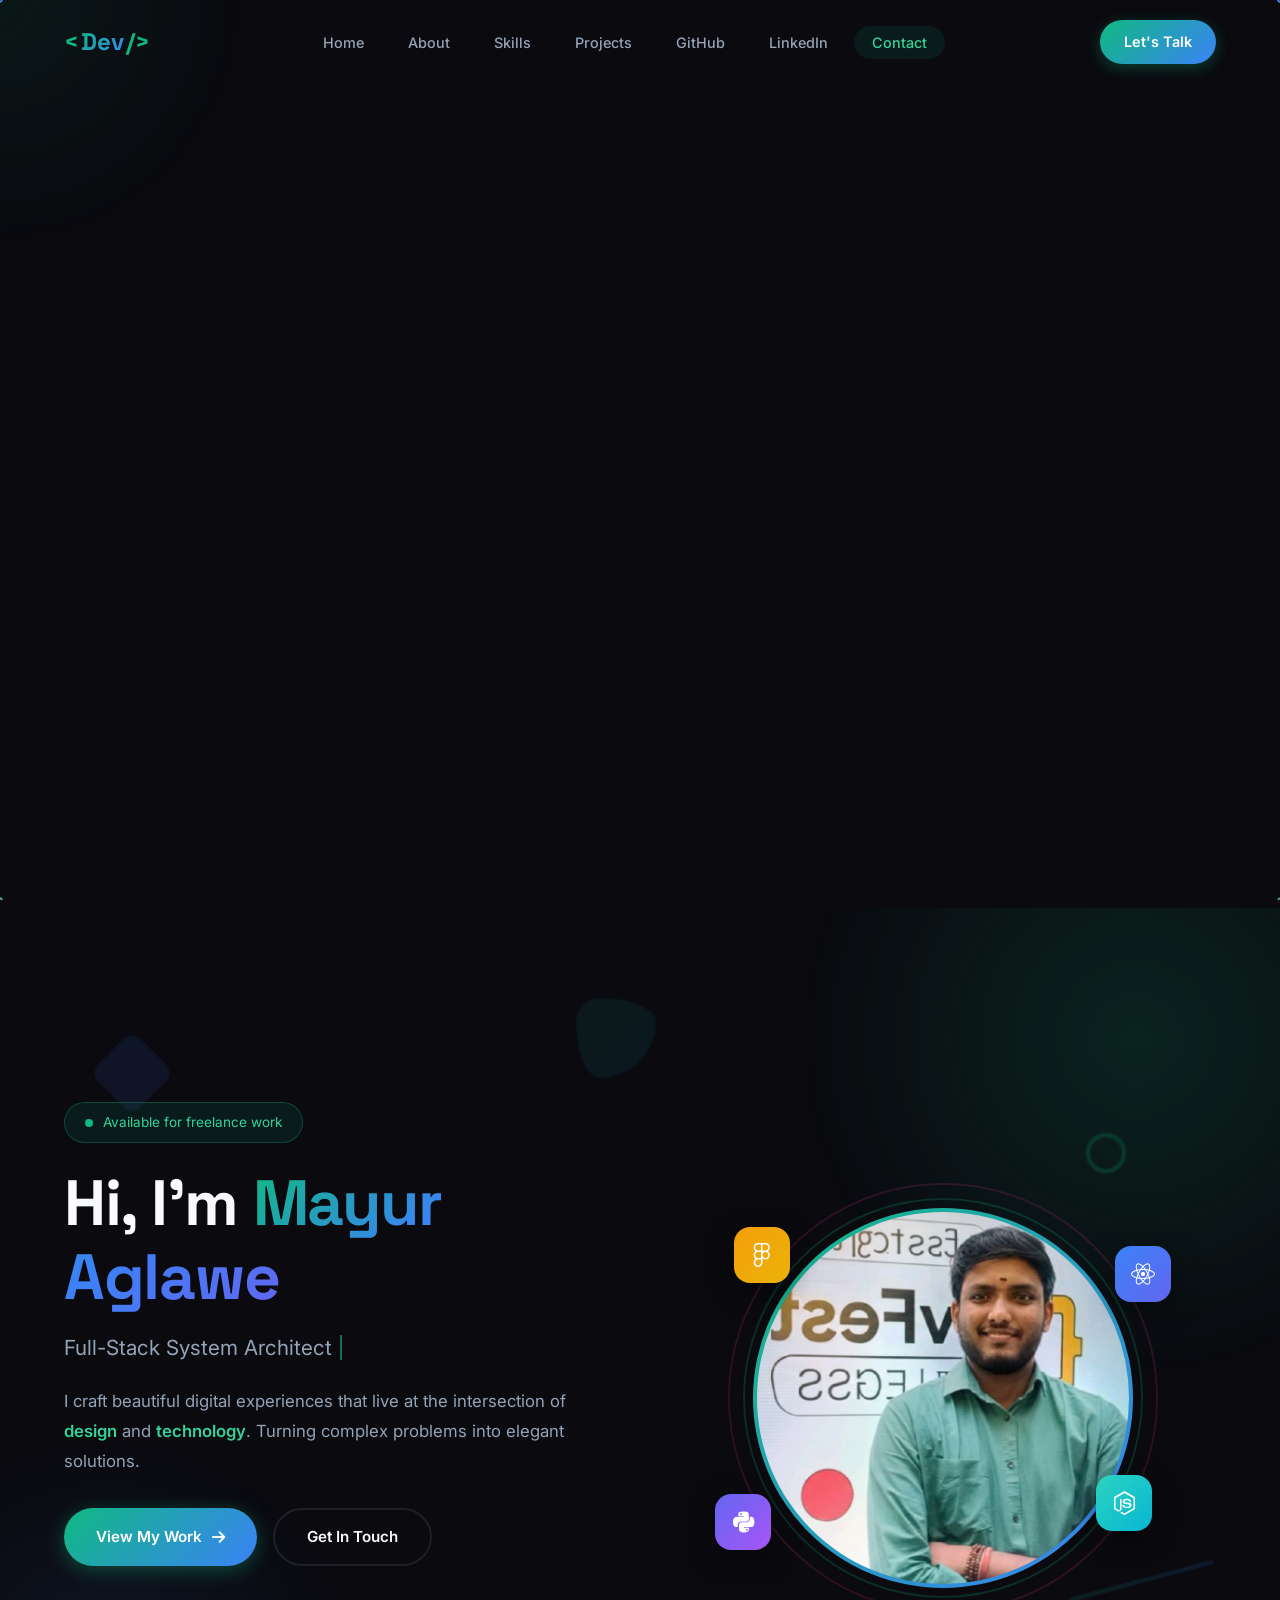
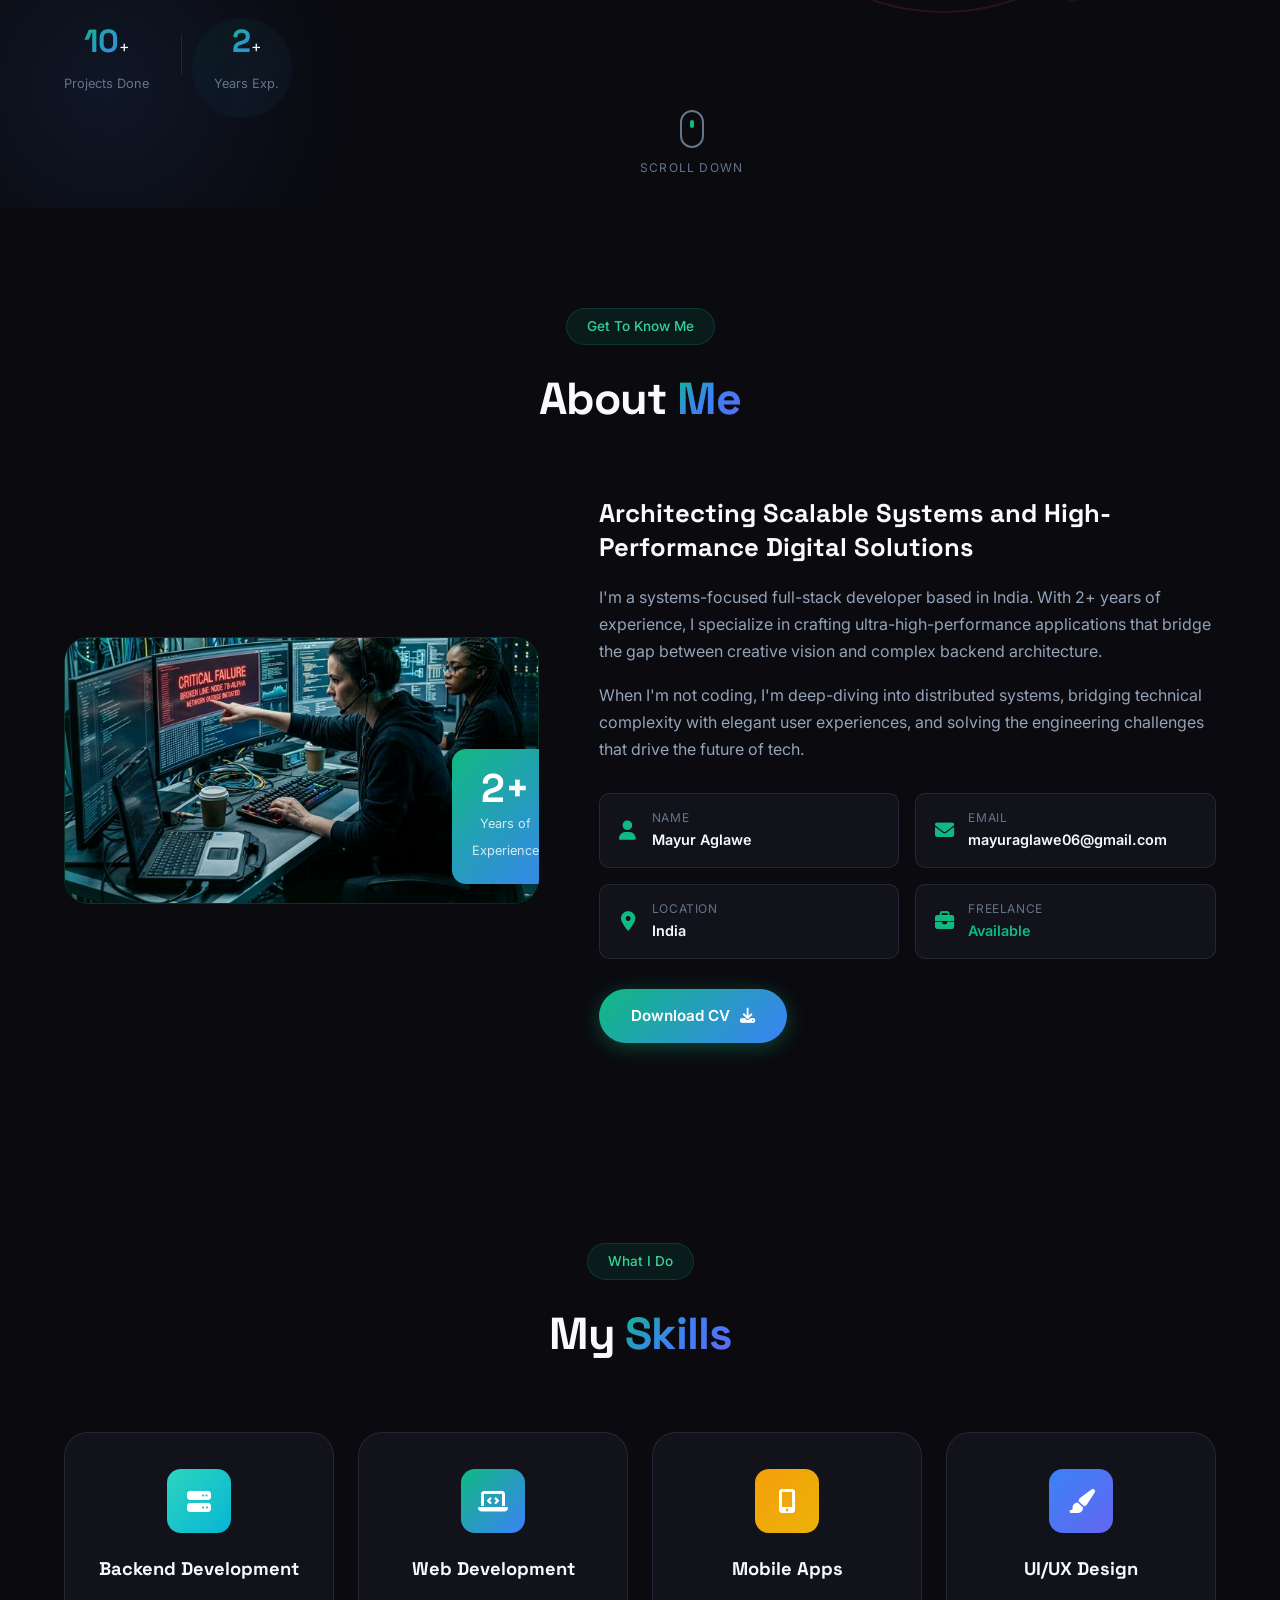
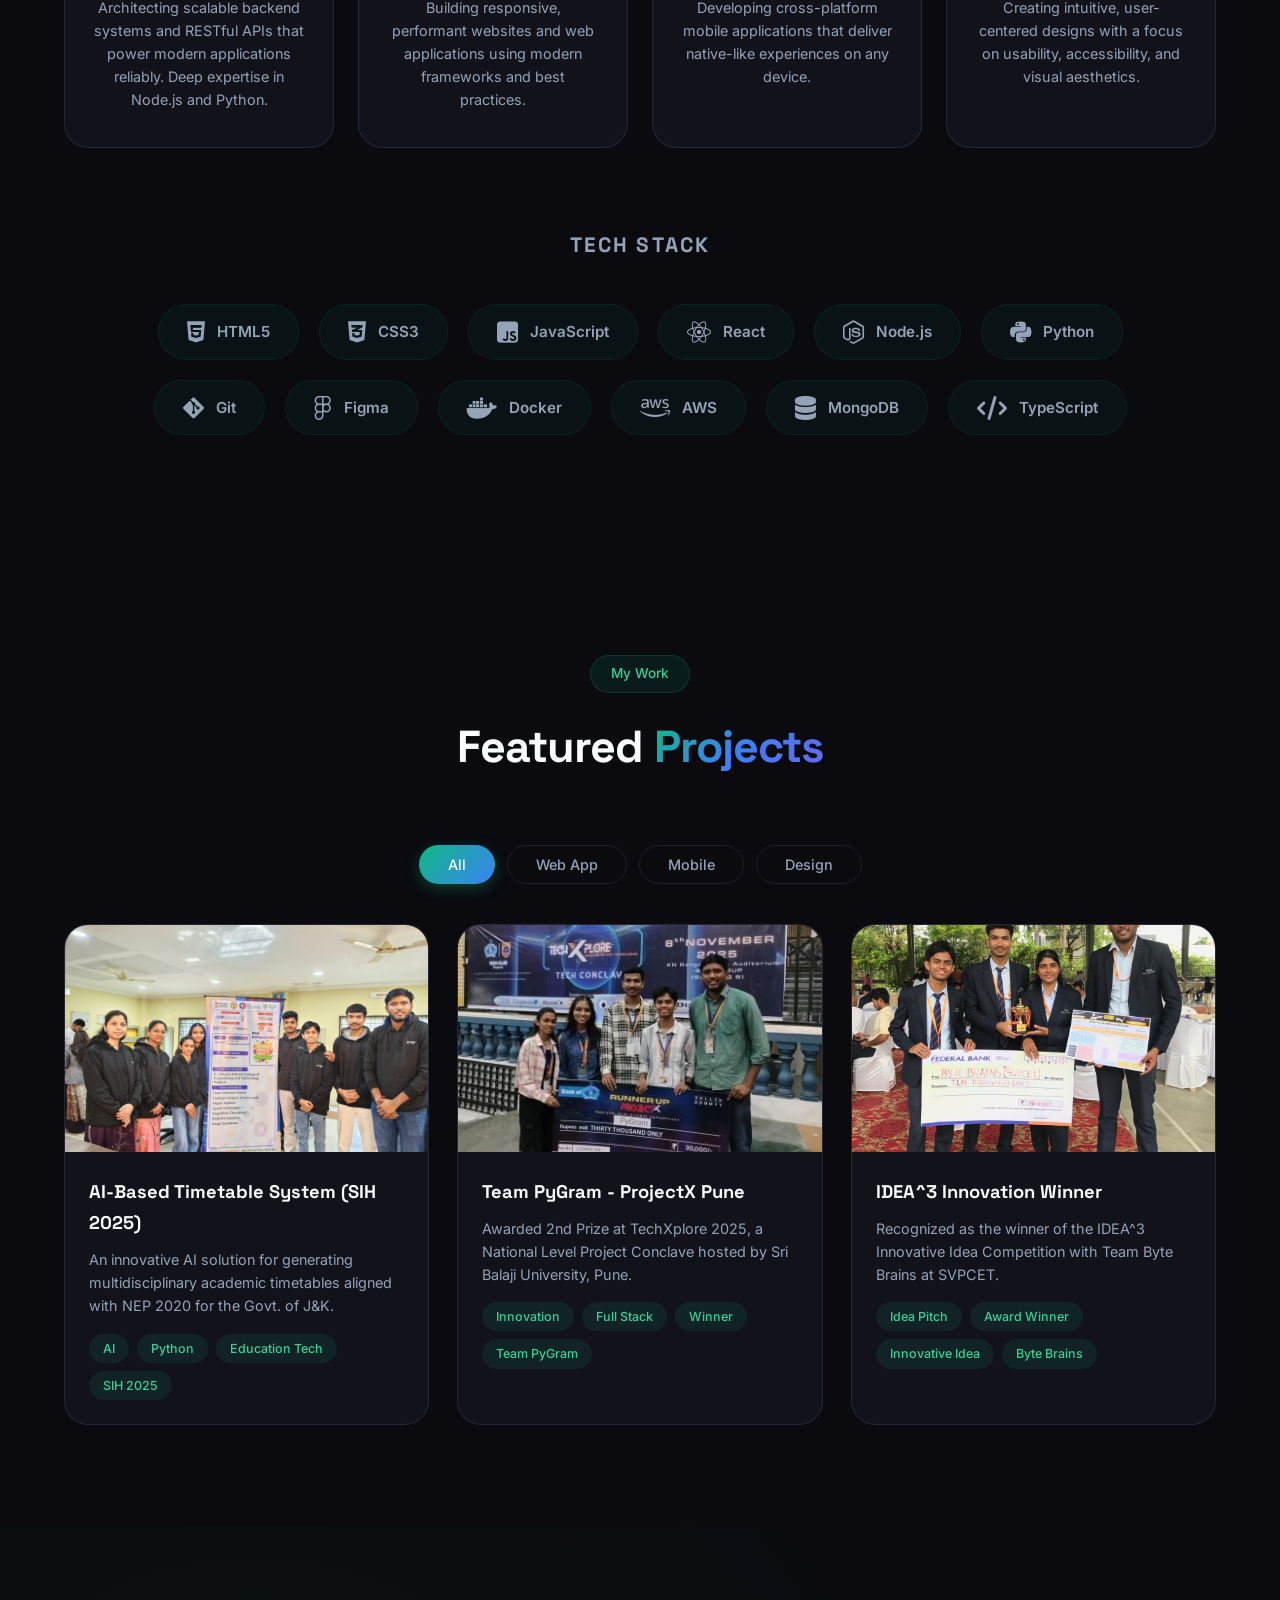
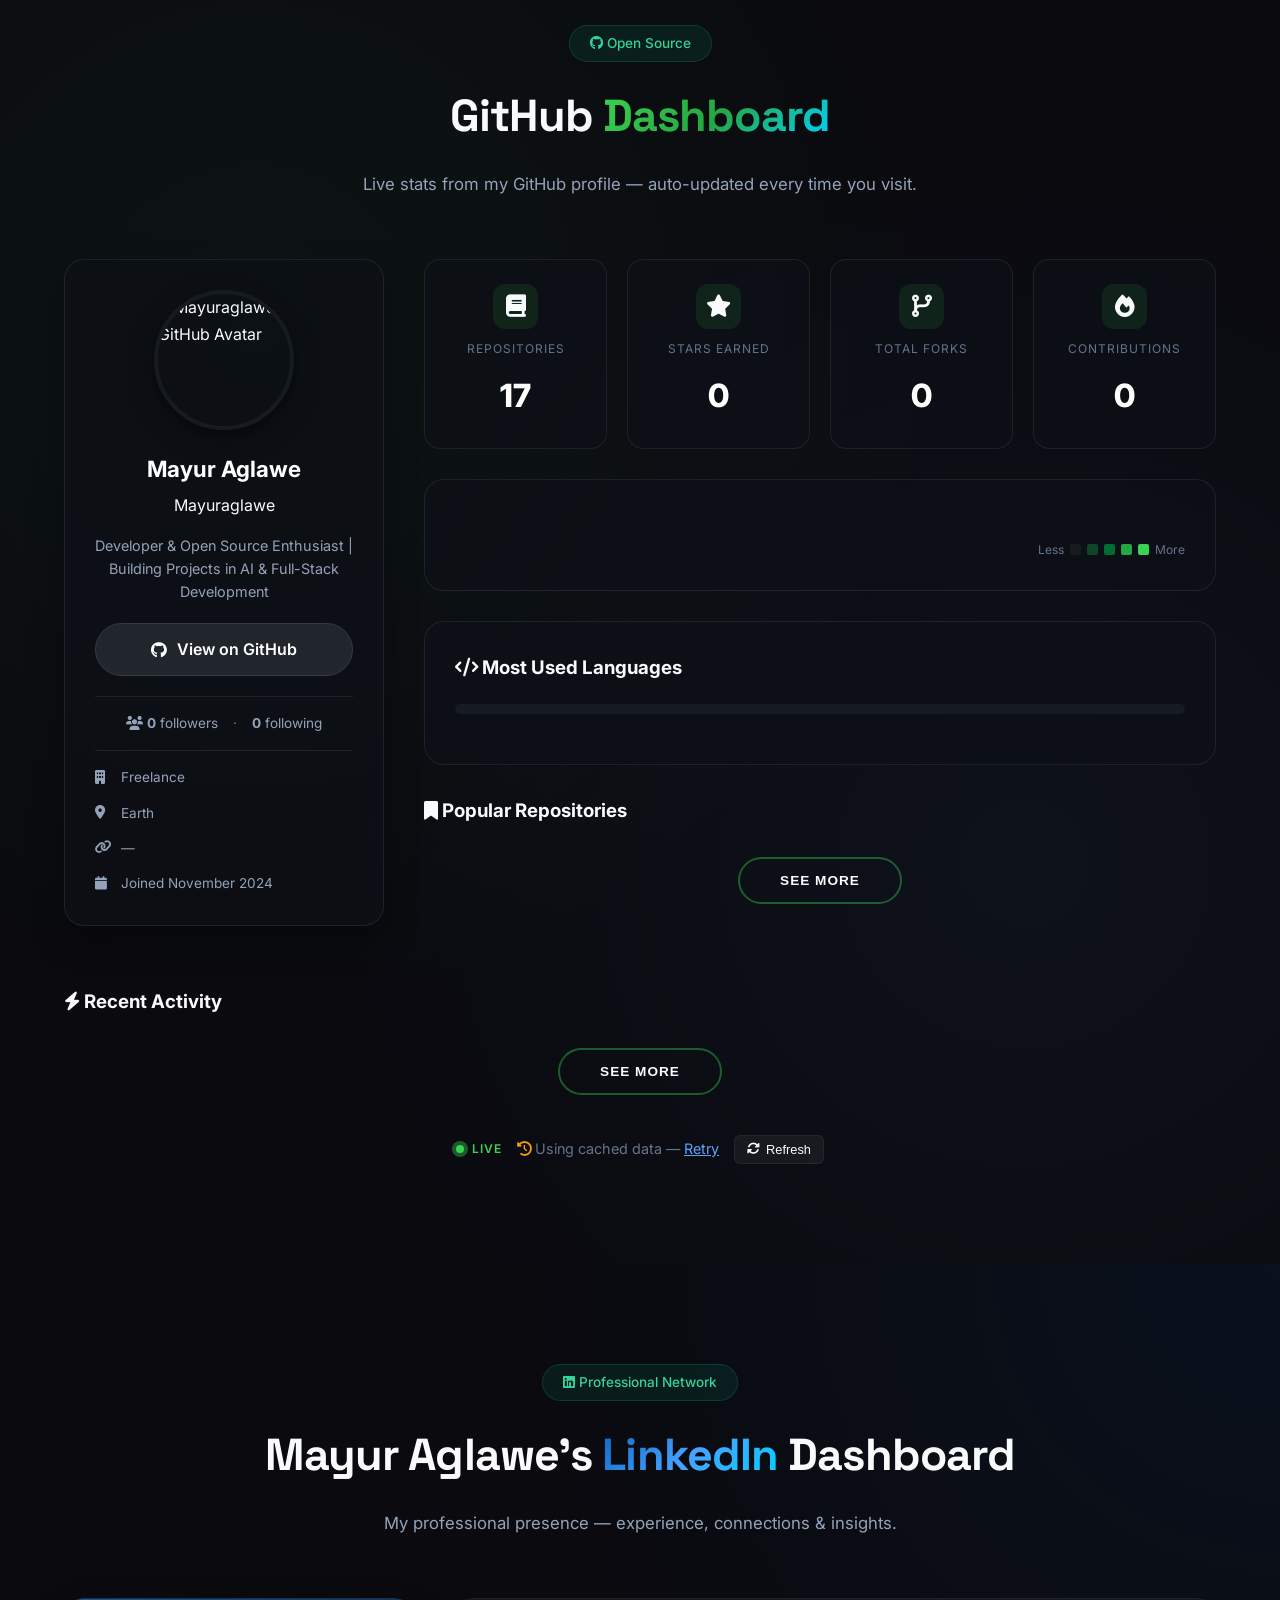
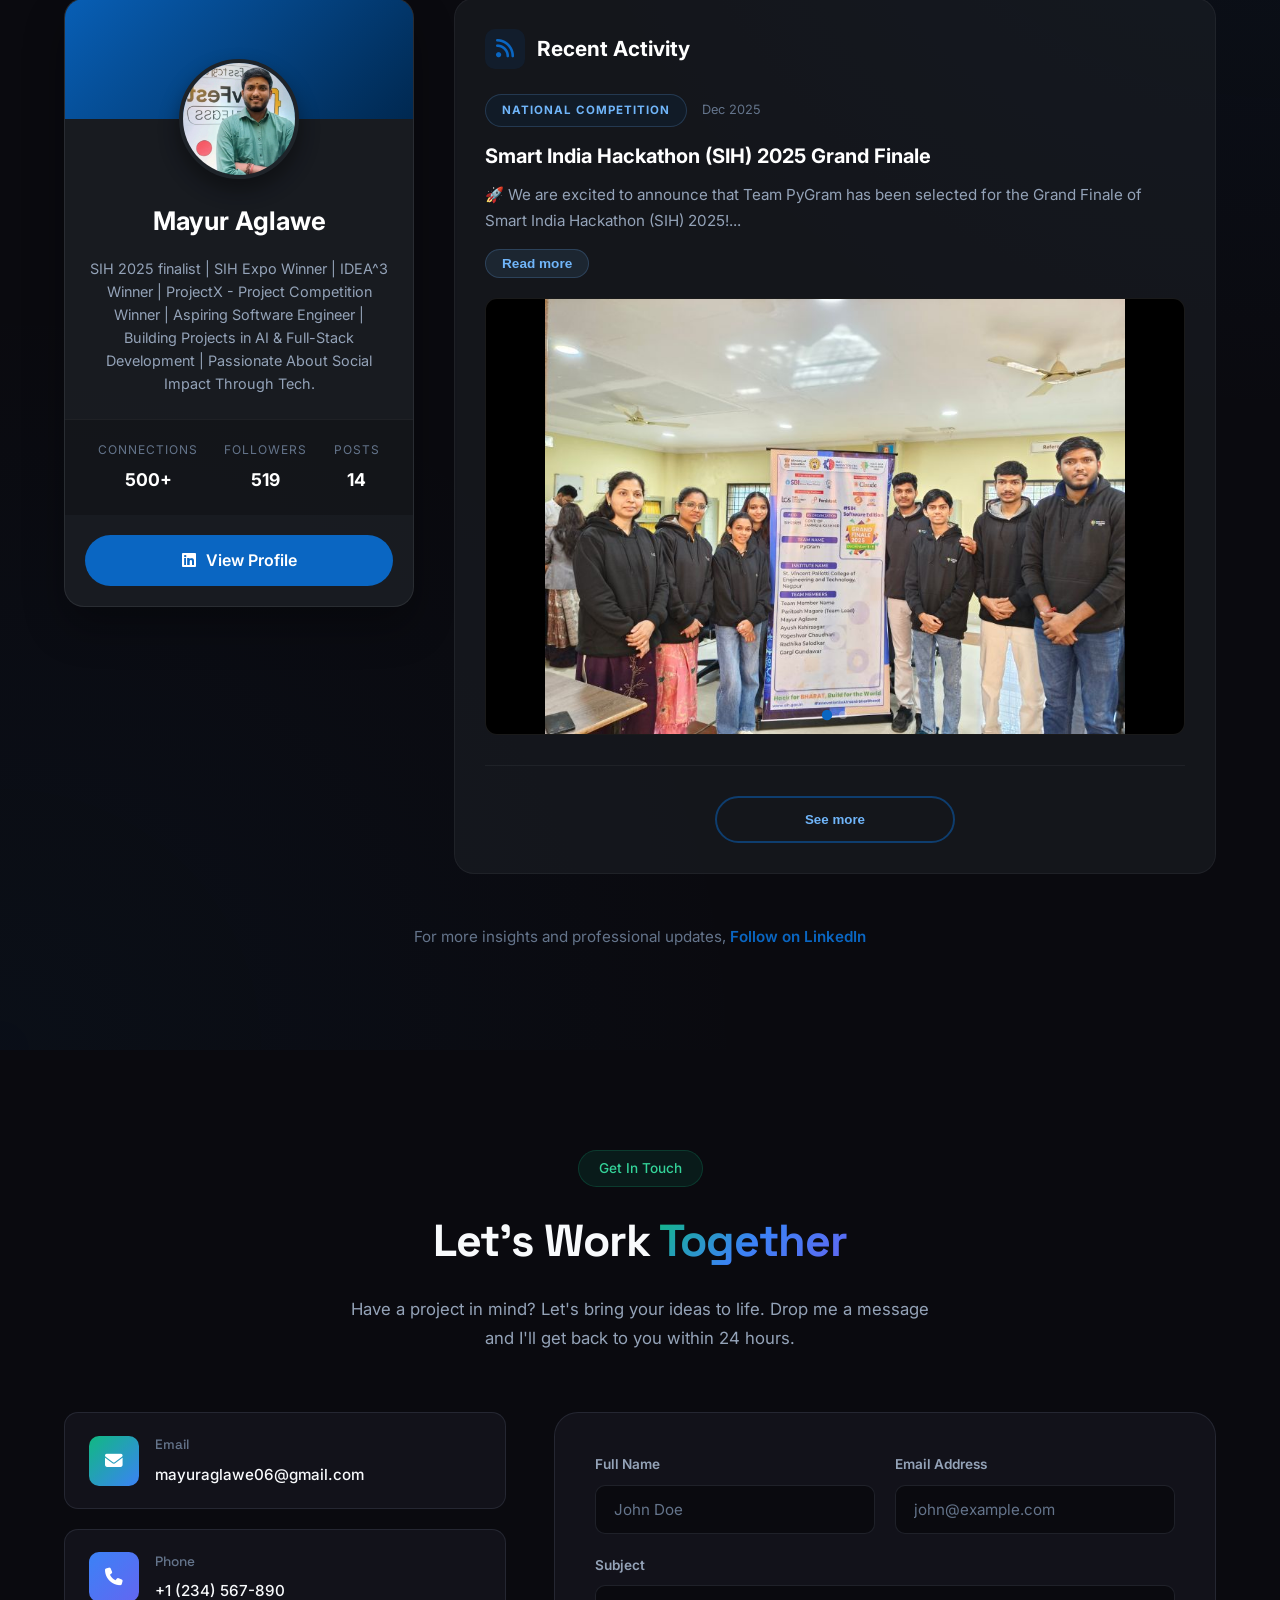
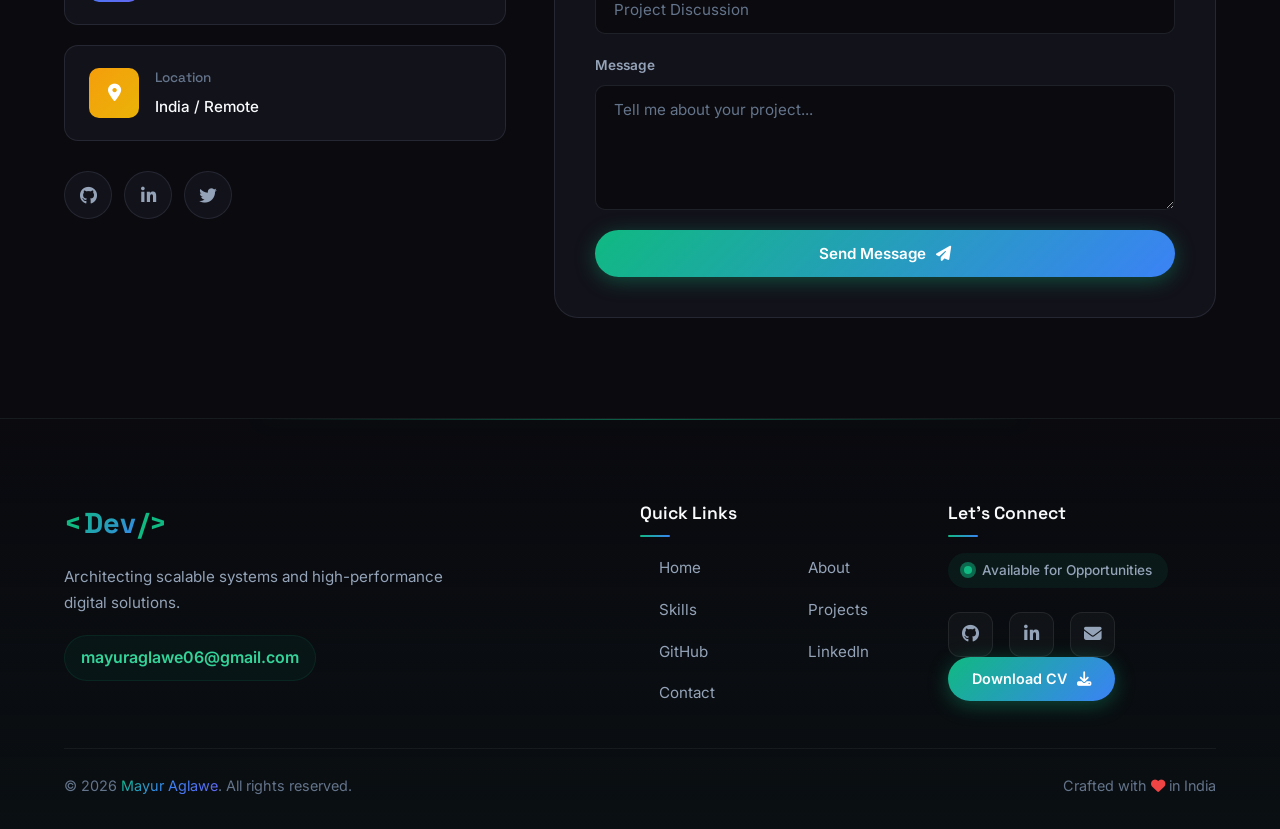
==== commit 083c8ecd: "Prepare site for Vercel deployment with optimized configuration and updated assets." ====
--- a/index.html
+++ b/index.html
@@ -3,7 +3,17 @@
 <head>
     <meta charset="UTF-8">
     <meta name="viewport" content="width=device-width, initial-scale=1.0">
-    <title>Mayur Aglawe | Portfolio</title>
+    <title>Mayur Aglawe | Full-Stack System Architect & Developer</title>
+    <meta name="description" content="Portfolio of Mayur Aglawe, a systems-focused Full-Stack Developer specializing in high-performance web applications, AI-based systems, and scalable backend architectures.">
+    <meta name="keywords" content="Mayur Aglawe, Portfolio, Full-Stack Developer, AI Developer, System Architect, Web Developer India, SIH 2025 Finalist">
+    
+    <!-- Open Graph / Social Media -->
+    <meta property="og:type" content="website">
+    <meta property="og:url" content="https://mayuraglawe.github.io/portfolio/">
+    <meta property="og:title" content="Mayur Aglawe | Full-Stack System Architect">
+    <meta property="og:description" content="Crafting beautiful digital experiences at the intersection of design and technology. Check out my latest projects and GitHub stats.">
+    <meta property="og:image" content="images/profile.png">
+
     <link rel="stylesheet" href="css/style.css">
     <link rel="stylesheet" href="css/linkedin.css">
     <link rel="stylesheet" href="css/github.css">
@@ -13,6 +23,9 @@
     <link href="https://fonts.googleapis.com/css2?family=Inter:wght@300;400;500;600;700;800;900&family=Space+Grotesk:wght@400;500;600;700&display=swap" rel="stylesheet">
 </head>
 <body>
+    <!-- Scroll Progress -->
+    <div class="scroll-progress" id="scrollProgress"></div>
+
     <!-- Cursor Glow Effect -->
     <div class="cursor-glow" id="cursorGlow"></div>
 
@@ -135,7 +148,7 @@
             <div class="about-grid">
                 <div class="about-image-col" data-animate="fade-right">
                     <div class="about-image-card">
-                        <img src="images/about_me.png" alt="Mayur Aglawe Portrait" class="about-image">
+                        <img src="images/dev_experience_landscape.png" alt="Developer Troubleshooting Landscape" class="about-image">
                         <div class="experience-badge">
                             <span class="exp-number">2+</span>
                             <span class="exp-text">Years of<br>Experience</span>
@@ -653,69 +666,6 @@
     </div>
 </section>
 
-    <!-- Testimonials Section -->
-    <section class="testimonials section">
-        <div class="container">
-            <div class="section-header" data-animate="fade-up">
-                <span class="section-tag">Testimonials</span>
-                <h2 class="section-title">What People <span class="gradient-text">Say</span></h2>
-            </div>
-            <div class="testimonials-slider" data-animate="fade-up" data-delay="100">
-                <div class="testimonial-track" id="testimonialTrack">
-                    <div class="testimonial-card">
-                        <div class="testimonial-stars">
-                            <i class="fas fa-star"></i><i class="fas fa-star"></i><i class="fas fa-star"></i><i class="fas fa-star"></i><i class="fas fa-star"></i>
-                        </div>
-                        <p>"Exceptional work! Delivered a stunning website that exceeded all our expectations. Highly skilled and professional throughout the entire project."</p>
-                        <div class="testimonial-author">
-                            <div class="author-avatar gradient-bg-1">
-                                <i class="fas fa-user"></i>
-                            </div>
-                            <div>
-                                <h4>Sarah Johnson</h4>
-                                <span>CEO, TechStart Inc.</span>
-                            </div>
-                        </div>
-                    </div>
-                    <div class="testimonial-card">
-                        <div class="testimonial-stars">
-                            <i class="fas fa-star"></i><i class="fas fa-star"></i><i class="fas fa-star"></i><i class="fas fa-star"></i><i class="fas fa-star"></i>
-                        </div>
-                        <p>"Incredibly talented developer with an eye for design. Transformed our outdated platform into a modern, user-friendly experience. Will definitely work together again!"</p>
-                        <div class="testimonial-author">
-                            <div class="author-avatar gradient-bg-2">
-                                <i class="fas fa-user"></i>
-                            </div>
-                            <div>
-                                <h4>Michael Chen</h4>
-                                <span>Product Manager, InnovateCo</span>
-                            </div>
-                        </div>
-                    </div>
-                    <div class="testimonial-card">
-                        <div class="testimonial-stars">
-                            <i class="fas fa-star"></i><i class="fas fa-star"></i><i class="fas fa-star"></i><i class="fas fa-star"></i><i class="fas fa-star"></i>
-                        </div>
-                        <p>"A true professional who listens, understands, and delivers. The app they built for us has been a game-changer for our business. Top-notch quality!"</p>
-                        <div class="testimonial-author">
-                            <div class="author-avatar gradient-bg-3">
-                                <i class="fas fa-user"></i>
-                            </div>
-                            <div>
-                                <h4>Emily Rodriguez</h4>
-                                <span>Founder, GreenLeaf Studios</span>
-                            </div>
-                        </div>
-                    </div>
-                </div>
-                <div class="testimonial-nav">
-                    <button class="test-nav-btn" id="testPrev" aria-label="Previous testimonial"><i class="fas fa-chevron-left"></i></button>
-                    <div class="test-dots" id="testDots"></div>
-                    <button class="test-nav-btn" id="testNext" aria-label="Next testimonial"><i class="fas fa-chevron-right"></i></button>
-                </div>
-            </div>
-        </div>
-    </section>
 
     <!-- Contact Section -->
     <section class="contact section" id="contact">
@@ -790,6 +740,7 @@
 
     <!-- Footer -->
     <footer class="footer">
+        <div class="footer-glow"></div>
         <div class="container">
             <div class="footer-content">
                 <div class="footer-brand">
@@ -798,26 +749,43 @@
                         <span class="logo-text">Dev</span>
                         <span class="logo-bracket">/&gt;</span>
                     </a>
-                    <p>Crafting digital experiences with passion and precision.</p>
-                </div>
-                <div class="footer-links">
-                    <a href="#home">Home</a>
-                    <a href="#about">About</a>
-                    <a href="#skills">Skills</a>
-                    <a href="#projects">Projects</a>
-                    <a href="#github">GitHub</a>
-                    <a href="#linkedin">LinkedIn</a>
-                    <a href="#contact">Contact</a>
-                </div>
-                <div class="footer-social">
-                    <a href="https://github.com/Mayuraglawe" target="_blank" rel="noopener" aria-label="GitHub"><i class="fab fa-github"></i></a>
-                    <a href="https://www.linkedin.com/in/mayur-aglawe-77aa73262/" target="_blank" rel="noopener" aria-label="LinkedIn"><i class="fab fa-linkedin-in"></i></a>
-                    <a href="#" aria-label="Twitter"><i class="fab fa-twitter"></i></a>
+                    <p class="footer-desc">Architecting scalable systems and high-performance digital solutions.</p>
+                    <a href="mailto:mayuraglawe06@gmail.com" class="footer-email-link">
+                        mayuraglawe06@gmail.com
+                    </a>
+                </div>
+                <div class="footer-center">
+                    <h4 class="footer-heading">Quick Links</h4>
+                    <div class="footer-links">
+                        <a href="#home">Home</a>
+                        <a href="#about">About</a>
+                        <a href="#skills">Skills</a>
+                        <a href="#projects">Projects</a>
+                        <a href="#github">GitHub</a>
+                        <a href="#linkedin">LinkedIn</a>
+                        <a href="#contact">Contact</a>
+                    </div>
+                </div>
+                <div class="footer-right">
+                    <h4 class="footer-heading">Let's Connect</h4>
+                    <div class="footer-availability">
+                        <span class="status-dot pulse-dot"></span>
+                        <span>Available for Opportunities</span>
+                    </div>
+                    <div class="footer-social">
+                        <a href="https://github.com/Mayuraglawe" target="_blank" rel="noopener" aria-label="GitHub"><i class="fab fa-github"></i></a>
+                        <a href="https://www.linkedin.com/in/mayur-aglawe-77aa73262/" target="_blank" rel="noopener" aria-label="LinkedIn"><i class="fab fa-linkedin-in"></i></a>
+                        <a href="mailto:mayuraglawe06@gmail.com" aria-label="Email"><i class="fas fa-envelope"></i></a>
+                    </div>
+                    <a href="Mayur_Aglawe_Resume (1).pdf" class="btn btn-primary footer-cta" download="Mayur_Aglawe_Resume.pdf">
+                        <span>Download CV</span>
+                        <i class="fas fa-download"></i>
+                    </a>
                 </div>
             </div>
             <div class="footer-bottom">
-                <p>&copy; 2026 <span class="gradient-text">Mayur Aglawe</span>. All rights reserved.</p>
-                <p>Designed & Built with <i class="fas fa-heart heart-icon"></i></p>
+                <p>&copy; 2026 <span class="gradient-text font-bold">Mayur Aglawe</span>. All rights reserved.</p>
+                <p>Crafted with <i class="fas fa-heart heart-icon pulse-anim"></i> in India</p>
             </div>
         </div>
     </footer>
--- a/css/style.css
+++ b/css/style.css
@@ -132,16 +132,20 @@
     transition: transform 0.1s ease;
 }
 
-/* Particle Canvas */
-#particleCanvas {
+/* Scroll Progress Bar */
+.scroll-progress {
     position: fixed;
     top: 0;
     left: 0;
-    width: 100%;
-    height: 100%;
-    z-index: 0;
-    pointer-events: none;
-}
+    width: 0%;
+    height: 4px;
+    background: var(--gradient-1);
+    z-index: 2000;
+    transition: width 0.1s ease-out;
+    box-shadow: 0 0 10px rgba(16, 185, 129, 0.4);
+}
+
+/* Particle Canvas */
 
 /* ========================================
    NAVBAR
@@ -726,7 +730,7 @@
 
 .about-image {
     width: 100%;
-    aspect-ratio: 3/2; /* Wider to show the lab environment and laptops */
+    aspect-ratio: 16/9; /* Quite landscape to show the lab environment and laptops */
     object-fit: cover;
     object-position: center bottom; /* Focus on the laptops and workbench */
     border-radius: var(--radius-lg);
@@ -1186,131 +1190,6 @@
     font-weight: 500;
 }
 
-/* ========================================
-   TESTIMONIALS
-   ======================================== */
-.testimonials {
-    background: linear-gradient(180deg, var(--bg-dark) 0%, rgba(124, 58, 237, 0.03) 50%, var(--bg-dark) 100%);
-}
-
-.testimonials-slider {
-    max-width: 900px;
-    margin: 0 auto;
-    overflow: hidden;
-    position: relative;
-}
-
-.testimonial-track {
-    display: flex;
-    transition: transform 0.5s cubic-bezier(0.4, 0, 0.2, 1);
-}
-
-.testimonial-card {
-    min-width: 100%;
-    padding: 40px;
-    background: var(--bg-card);
-    border: 1px solid var(--border);
-    border-radius: var(--radius-lg);
-    text-align: center;
-}
-
-.testimonial-stars {
-    display: flex;
-    justify-content: center;
-    gap: 4px;
-    margin-bottom: 20px;
-    color: var(--accent-2);
-    font-size: 1.1rem;
-}
-
-.testimonial-card p {
-    font-size: 1.1rem;
-    line-height: 1.8;
-    color: var(--text-secondary);
-    font-style: italic;
-    margin-bottom: 28px;
-    max-width: 650px;
-    margin-left: auto;
-    margin-right: auto;
-}
-
-.testimonial-author {
-    display: flex;
-    align-items: center;
-    justify-content: center;
-    gap: 14px;
-}
-
-.author-avatar {
-    width: 50px;
-    height: 50px;
-    border-radius: 50%;
-    display: flex;
-    align-items: center;
-    justify-content: center;
-    color: #fff;
-    font-size: 1.2rem;
-}
-
-.testimonial-author h4 {
-    font-family: var(--font-heading);
-    font-size: 1rem;
-    font-weight: 700;
-    text-align: left;
-}
-
-.testimonial-author span {
-    font-size: 0.85rem;
-    color: var(--text-muted);
-}
-
-.testimonial-nav {
-    display: flex;
-    align-items: center;
-    justify-content: center;
-    gap: 20px;
-    margin-top: 30px;
-}
-
-.test-nav-btn {
-    width: 44px;
-    height: 44px;
-    border-radius: 50%;
-    border: 1px solid var(--border);
-    background: var(--bg-card);
-    color: var(--text-secondary);
-    cursor: pointer;
-    transition: var(--transition);
-    display: flex;
-    align-items: center;
-    justify-content: center;
-}
-
-.test-nav-btn:hover {
-    background: var(--gradient-1);
-    color: #fff;
-    border-color: transparent;
-}
-
-.test-dots {
-    display: flex;
-    gap: 8px;
-}
-
-.test-dot {
-    width: 10px;
-    height: 10px;
-    border-radius: 50%;
-    background: var(--border);
-    cursor: pointer;
-    transition: var(--transition);
-}
-
-.test-dot.active {
-    background: var(--gradient-1);
-    width: 30px;
-    border-radius: 5px;
-}
 
 /* ========================================
    CONTACT SECTION
@@ -1461,78 +1340,248 @@
    FOOTER
    ======================================== */
 .footer {
-    padding: 60px 0 30px;
-    border-top: 1px solid var(--border);
+    position: relative;
+    padding: 80px 0 30px;
+    background: linear-gradient(to bottom, var(--bg-dark), rgba(16, 185, 129, 0.03));
+    border-top: 1px solid rgba(255, 255, 255, 0.05);
+    overflow: hidden;
+}
+
+.footer-glow {
+    position: absolute;
+    top: 0;
+    left: 50%;
+    transform: translateX(-50%);
+    width: 60%;
+    height: 1px;
+    background: linear-gradient(90deg, transparent, var(--primary), transparent);
+    opacity: 0.5;
+    box-shadow: 0 0 20px rgba(16, 185, 129, 0.5);
 }
 
 .footer-content {
-    display: flex;
-    align-items: center;
-    justify-content: space-between;
-    padding-bottom: 30px;
-    border-bottom: 1px solid var(--border);
-    margin-bottom: 30px;
-}
-
-.footer-brand p {
-    color: var(--text-muted);
-    font-size: 0.9rem;
-    margin-top: 12px;
-    max-width: 300px;
-}
-
-.footer-links {
-    display: flex;
-    gap: 28px;
-}
-
-.footer-links a {
+    display: grid;
+    grid-template-columns: 2fr 1fr 1fr;
+    gap: 40px;
+    padding-bottom: 40px;
+    border-bottom: 1px solid rgba(255, 255, 255, 0.05);
+    margin-bottom: 25px;
+}
+
+.footer-brand .nav-logo {
+    font-size: 1.8rem;
+    margin-bottom: 16px;
+    display: inline-flex;
+}
+
+.footer-brand .nav-logo {
+    font-size: 1.8rem;
+    margin-bottom: 16px;
+    display: inline-flex;
+}
+
+.footer-desc {
     color: var(--text-secondary);
-    font-size: 0.9rem;
+    font-size: 0.95rem;
+    line-height: 1.7;
+    max-width: 400px;
+    margin-bottom: 20px;
+}
+
+.footer-email-link {
+    display: inline-block;
+    color: var(--primary-light);
+    font-weight: 600;
+    font-size: 1rem;
+    padding: 8px 16px;
+    background: rgba(16, 185, 129, 0.05);
+    border: 1px solid rgba(16, 185, 129, 0.1);
+    border-radius: 50px;
     transition: var(--transition);
 }
 
-.footer-links a:hover {
-    color: var(--primary-light);
-}
-
-.footer-social {
-    display: flex;
-    gap: 12px;
-}
-
-.footer-social a {
-    width: 40px;
-    height: 40px;
-    border-radius: 50%;
-    border: 1px solid var(--border);
-    display: flex;
-    align-items: center;
-    justify-content: center;
-    color: var(--text-secondary);
-    font-size: 1rem;
-    transition: var(--transition);
-}
-
-.footer-social a:hover {
+.footer-email-link:hover {
     background: var(--gradient-1);
     color: #fff;
     border-color: transparent;
+    transform: translateY(-2px);
+    box-shadow: 0 5px 15px rgba(16, 185, 129, 0.3);
+}
+
+.footer-availability {
+    display: flex;
+    align-items: center;
+    gap: 10px;
+    margin-bottom: 24px;
+    font-size: 0.85rem;
+    font-weight: 500;
+    color: var(--text-secondary);
+    background: rgba(16, 185, 129, 0.08);
+    width: fit-content;
+    padding: 6px 16px;
+    border-radius: 50px;
+}
+
+.status-dot {
+    width: 8px;
+    height: 8px;
+    background: var(--primary);
+    border-radius: 50%;
+    position: relative;
+}
+
+.pulse-dot::after {
+    content: '';
+    position: absolute;
+    inset: -4px;
+    border-radius: 50%;
+    background: var(--primary);
+    opacity: 0.5;
+    animation: status-pulse 2s cubic-bezier(0.4, 0, 0.6, 1) infinite;
+}
+
+@keyframes status-pulse {
+    0% { transform: scale(1); opacity: 0.5; }
+    100% { transform: scale(3); opacity: 0; }
+}
+
+.footer-cta {
+    padding: 10px 24px !important;
+    font-size: 0.9rem !important;
+}
+
+.footer-heading {
+    color: var(--text-primary);
+    font-family: var(--font-heading);
+    font-size: 1.1rem;
+    font-weight: 600;
+    margin-bottom: 24px;
+    position: relative;
+}
+
+.footer-heading::after {
+    content: '';
+    position: absolute;
+    left: 0;
+    bottom: -8px;
+    width: 30px;
+    height: 2px;
+    background: var(--gradient-1);
+    border-radius: 2px;
+}
+
+.footer-links {
+    display: grid;
+    grid-template-columns: repeat(2, 1fr);
+    column-gap: 30px;
+    row-gap: 12px;
+}
+
+.footer-links a {
+    color: var(--text-secondary);
+    font-size: 0.95rem;
+    transition: var(--transition);
+    width: fit-content;
+    display: flex;
+    align-items: center;
+    gap: 8px;
+}
+
+.footer-links a::before {
+    content: '→';
+    font-family: 'Courier New', Courier, monospace;
+    opacity: 0;
+    transform: translateX(-10px);
+    transition: var(--transition);
+    color: var(--primary);
+    font-size: 1.1rem;
+}
+
+.footer-links a:hover {
+    color: var(--text-primary);
+    transform: translateX(5px);
+}
+
+.footer-links a:hover::before {
+    opacity: 1;
+    transform: translateX(0);
+}
+
+.footer-social {
+    display: flex;
+    gap: 16px;
+    flex-wrap: wrap;
+}
+
+.footer-social a {
+    width: 45px;
+    height: 45px;
+    border-radius: 12px;
+    background: rgba(255, 255, 255, 0.03);
+    border: 1px solid rgba(255, 255, 255, 0.08);
+    display: flex;
+    align-items: center;
+    justify-content: center;
+    color: var(--text-secondary);
+    font-size: 1.1rem;
+    position: relative;
+    overflow: hidden;
+    transition: all 0.4s cubic-bezier(0.175, 0.885, 0.32, 1.275);
+}
+
+.footer-social a::before {
+    content: '';
+    position: absolute;
+    top: 100%;
+    left: 0;
+    width: 100%;
+    height: 100%;
+    background: var(--gradient-1);
+    transition: var(--transition);
+    z-index: 0;
+}
+
+.footer-social a:hover {
+    border-color: transparent;
+    transform: translateY(-5px);
+    color: #fff;
+    box-shadow: 0 10px 20px rgba(16, 185, 129, 0.2);
+}
+
+.footer-social a:hover::before {
+    top: 0;
+}
+
+.footer-social a i {
+    position: relative;
+    z-index: 1;
 }
 
 .footer-bottom {
     display: flex;
     justify-content: space-between;
     align-items: center;
+    flex-wrap: wrap;
+    gap: 20px;
 }
 
 .footer-bottom p {
-    font-size: 0.85rem;
+    font-size: 0.9rem;
     color: var(--text-muted);
 }
 
 .heart-icon {
-    color: #ff6b6b;
+    color: #ef4444;
+    display: inline-block;
+}
+
+.pulse-anim {
+    animation: heart-pulse 1.5s ease-in-out infinite;
+}
+
+@keyframes heart-pulse {
+    0%, 100% { transform: scale(1); }
+    50% { transform: scale(1.2); }
 }
 
 /* ========================================
@@ -1739,9 +1788,15 @@
         grid-template-columns: 1fr;
     }
 
-    .footer-content, .footer-bottom {
+    .footer-content {
+        grid-template-columns: 1fr 1fr;
+    }
+    .footer-brand {
+        grid-column: 1 / -1;
+    }
+    .footer-bottom {
         flex-direction: column;
-        gap: 20px;
+        justify-content: center;
         text-align: center;
     }
 
@@ -1826,21 +1881,12 @@
         z-index: 999 !important;
     }
 
-    .footer-links {
-        display: grid !important;
-        grid-template-columns: repeat(3, 1fr) !important;
-        gap: 15px !important;
-        text-align: center;
-    }
-
-    .test-dot {
-        width: 12px;
-        height: 12px;
-    }
-
-    .test-dot.active {
-        width: 25px;
-    }
+    .footer-content {
+        grid-template-columns: 1fr;
+        gap: 40px;
+    }
+
+
 }
 
 /* ========================================
@@ -1871,35 +1917,4 @@
     transform: translateX(-50%) translateY(0);
 }
 
-/* ========================================
-   SMOOTH LOADER
-   ======================================== */
-.page-loader {
-    position: fixed;
-    inset: 0;
-    background: var(--bg-dark);
-    display: flex;
-    align-items: center;
-    justify-content: center;
-    z-index: 10000;
-    transition: opacity 0.5s ease, visibility 0.5s ease;
-}
-
-.page-loader.hidden {
-    opacity: 0;
-    visibility: hidden;
-}
-
-.loader-ring {
-    width: 50px;
-    height: 50px;
-    border: 3px solid var(--border);
-    border-top-color: var(--primary);
-    border-radius: 50%;
-    animation: spin 0.8s linear infinite;
-}
-
-@keyframes spin {
-    to { transform: rotate(360deg); }
-}
-
+
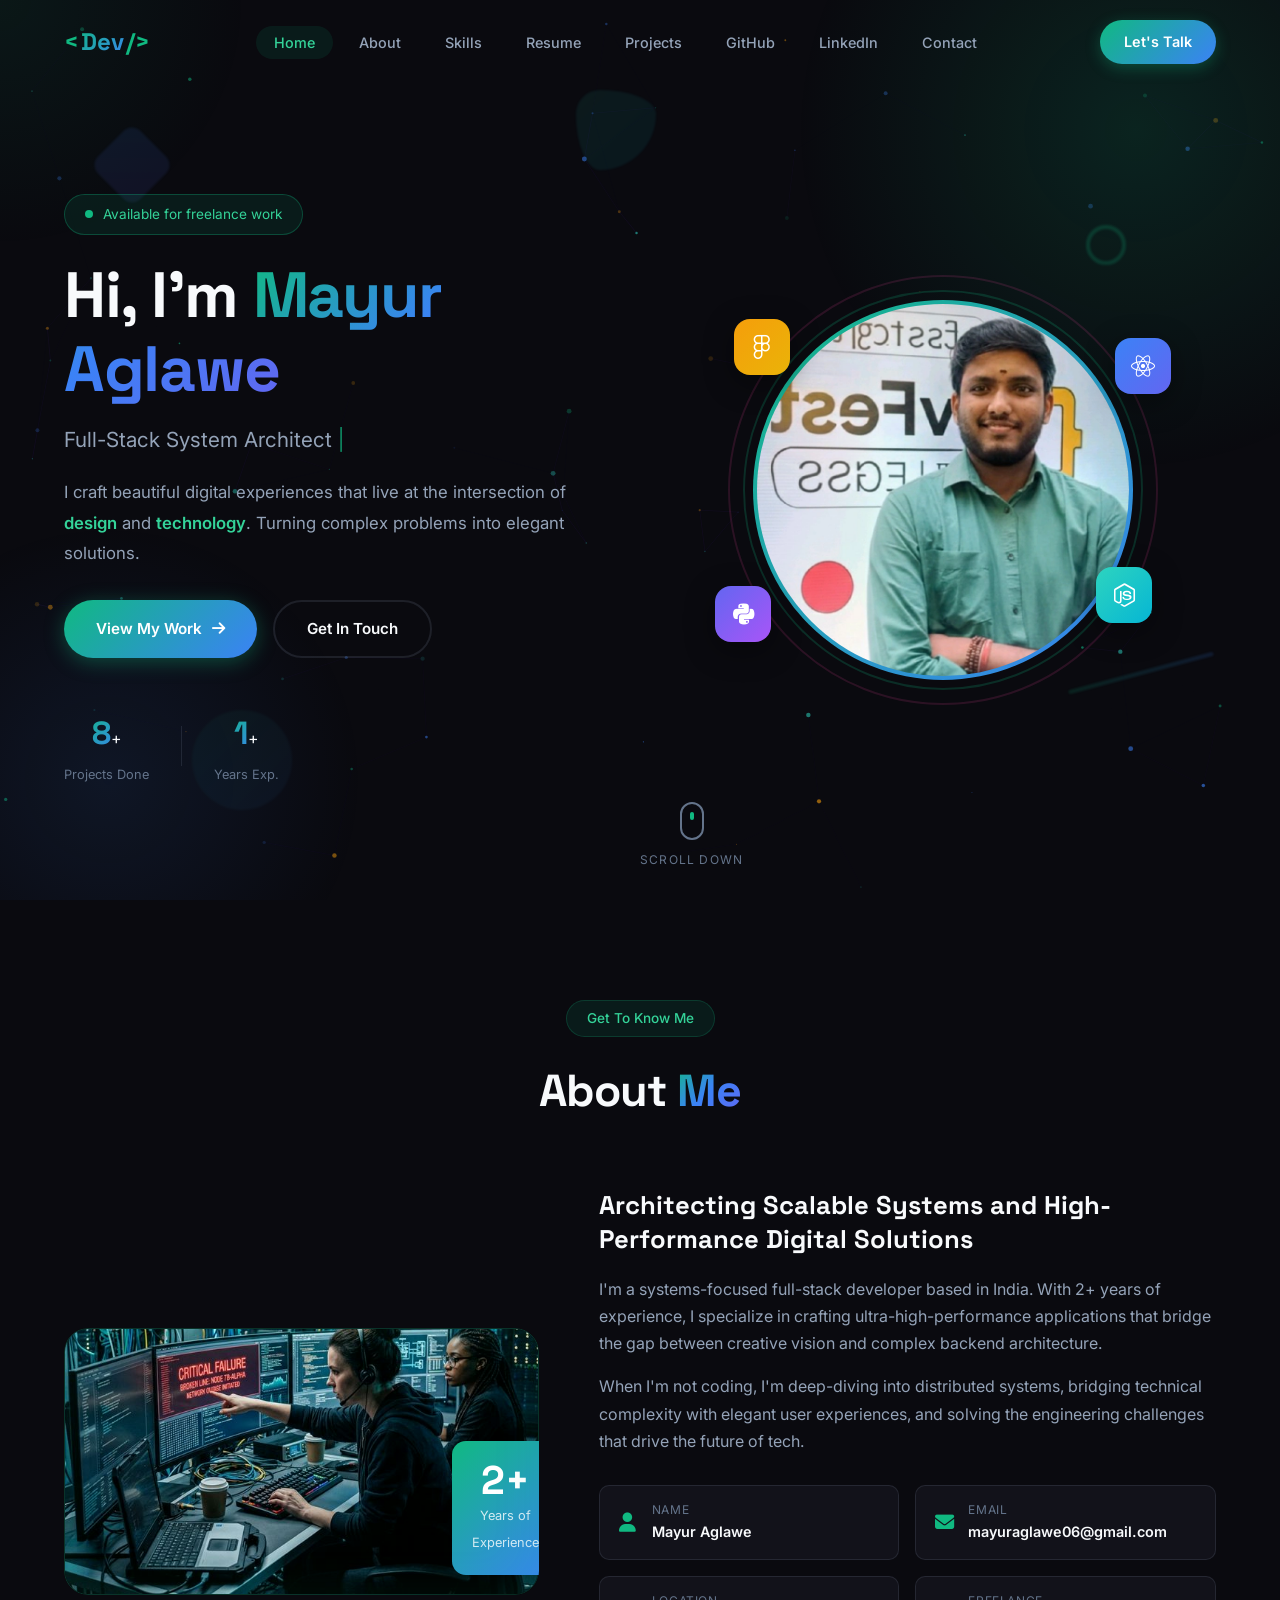
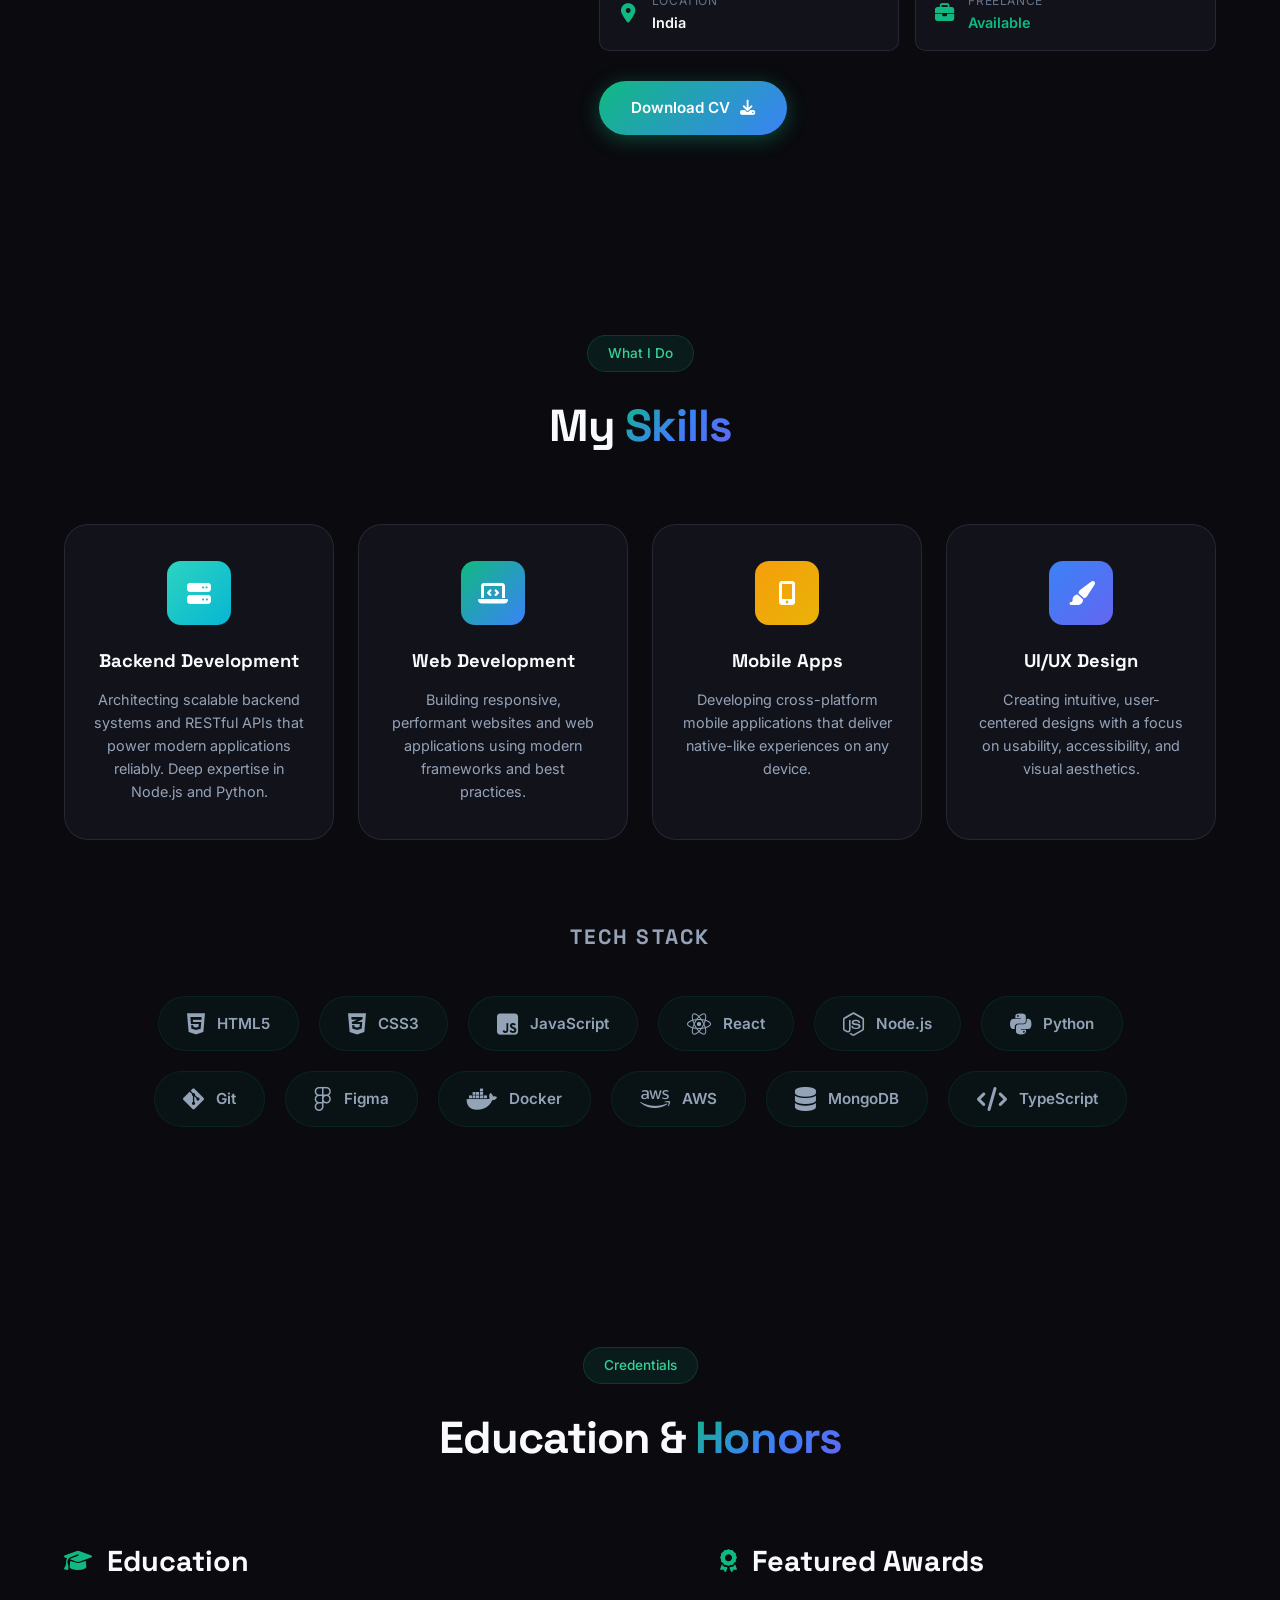
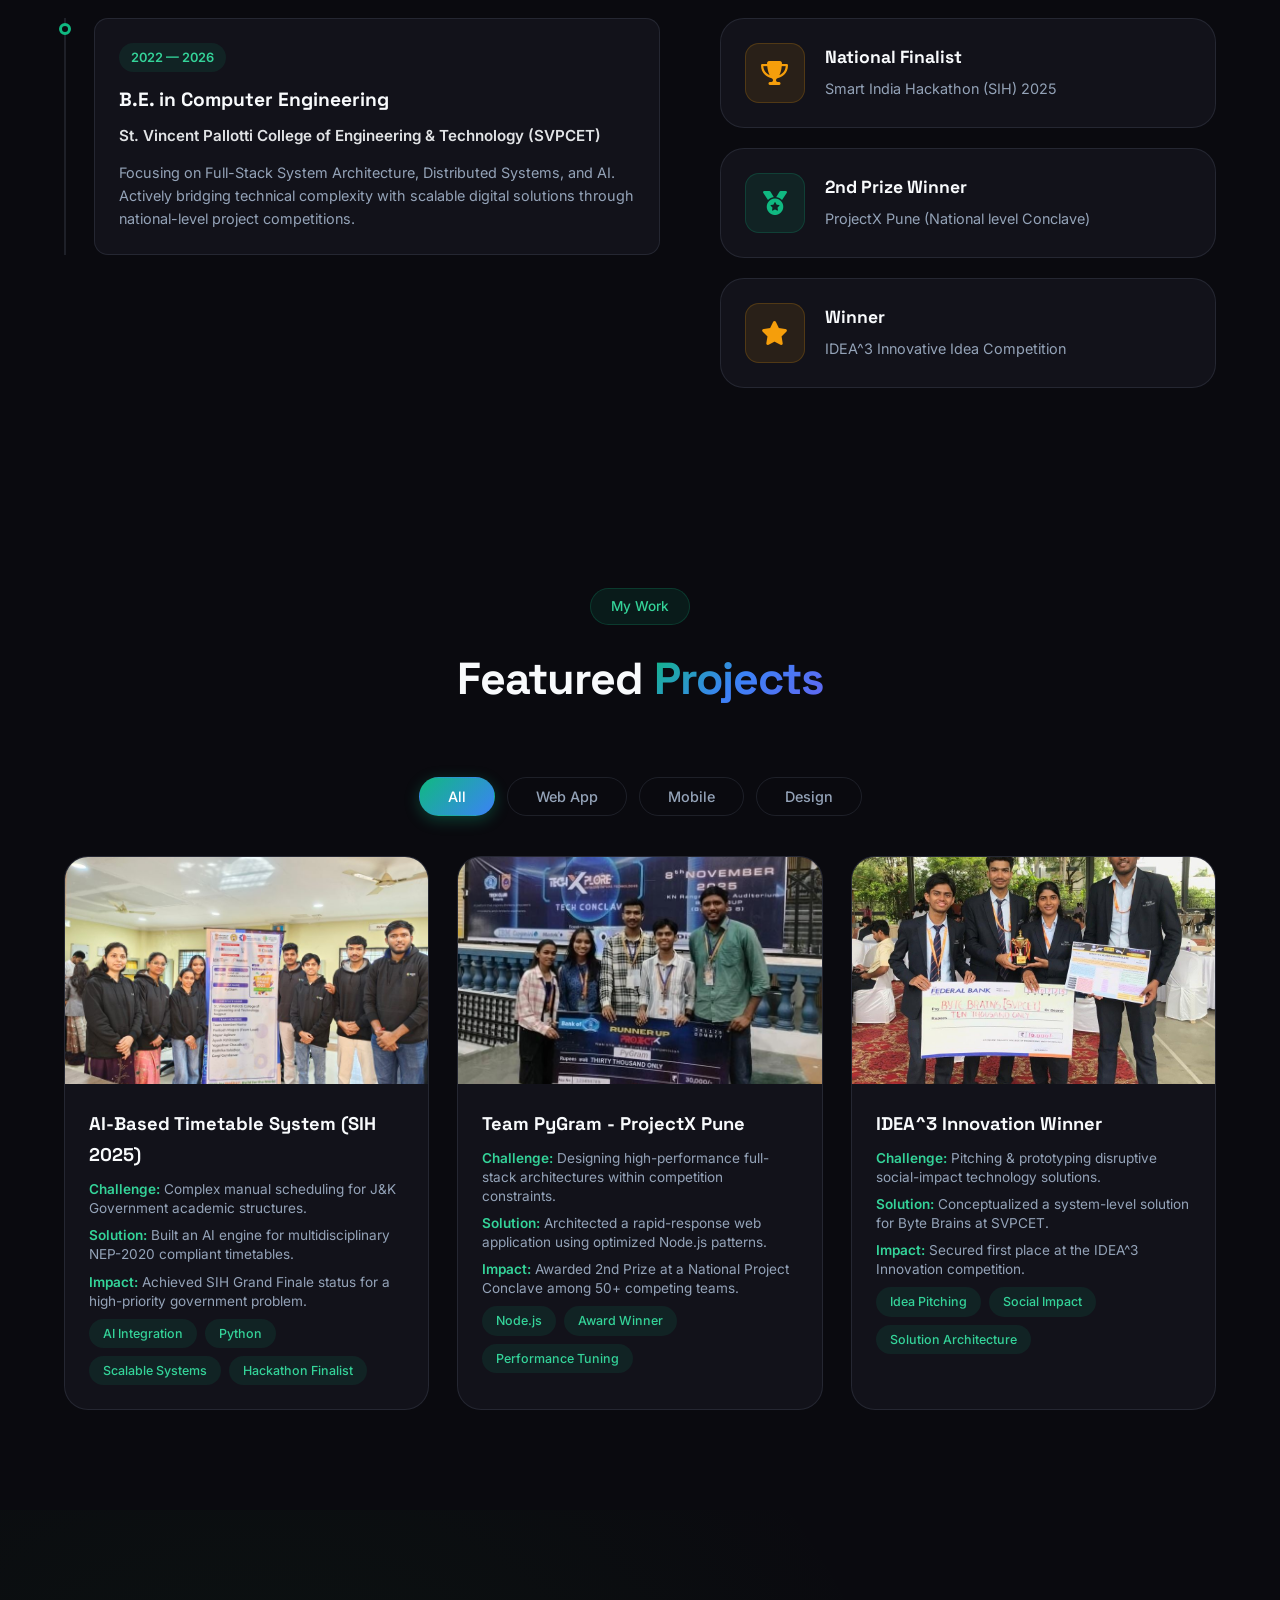
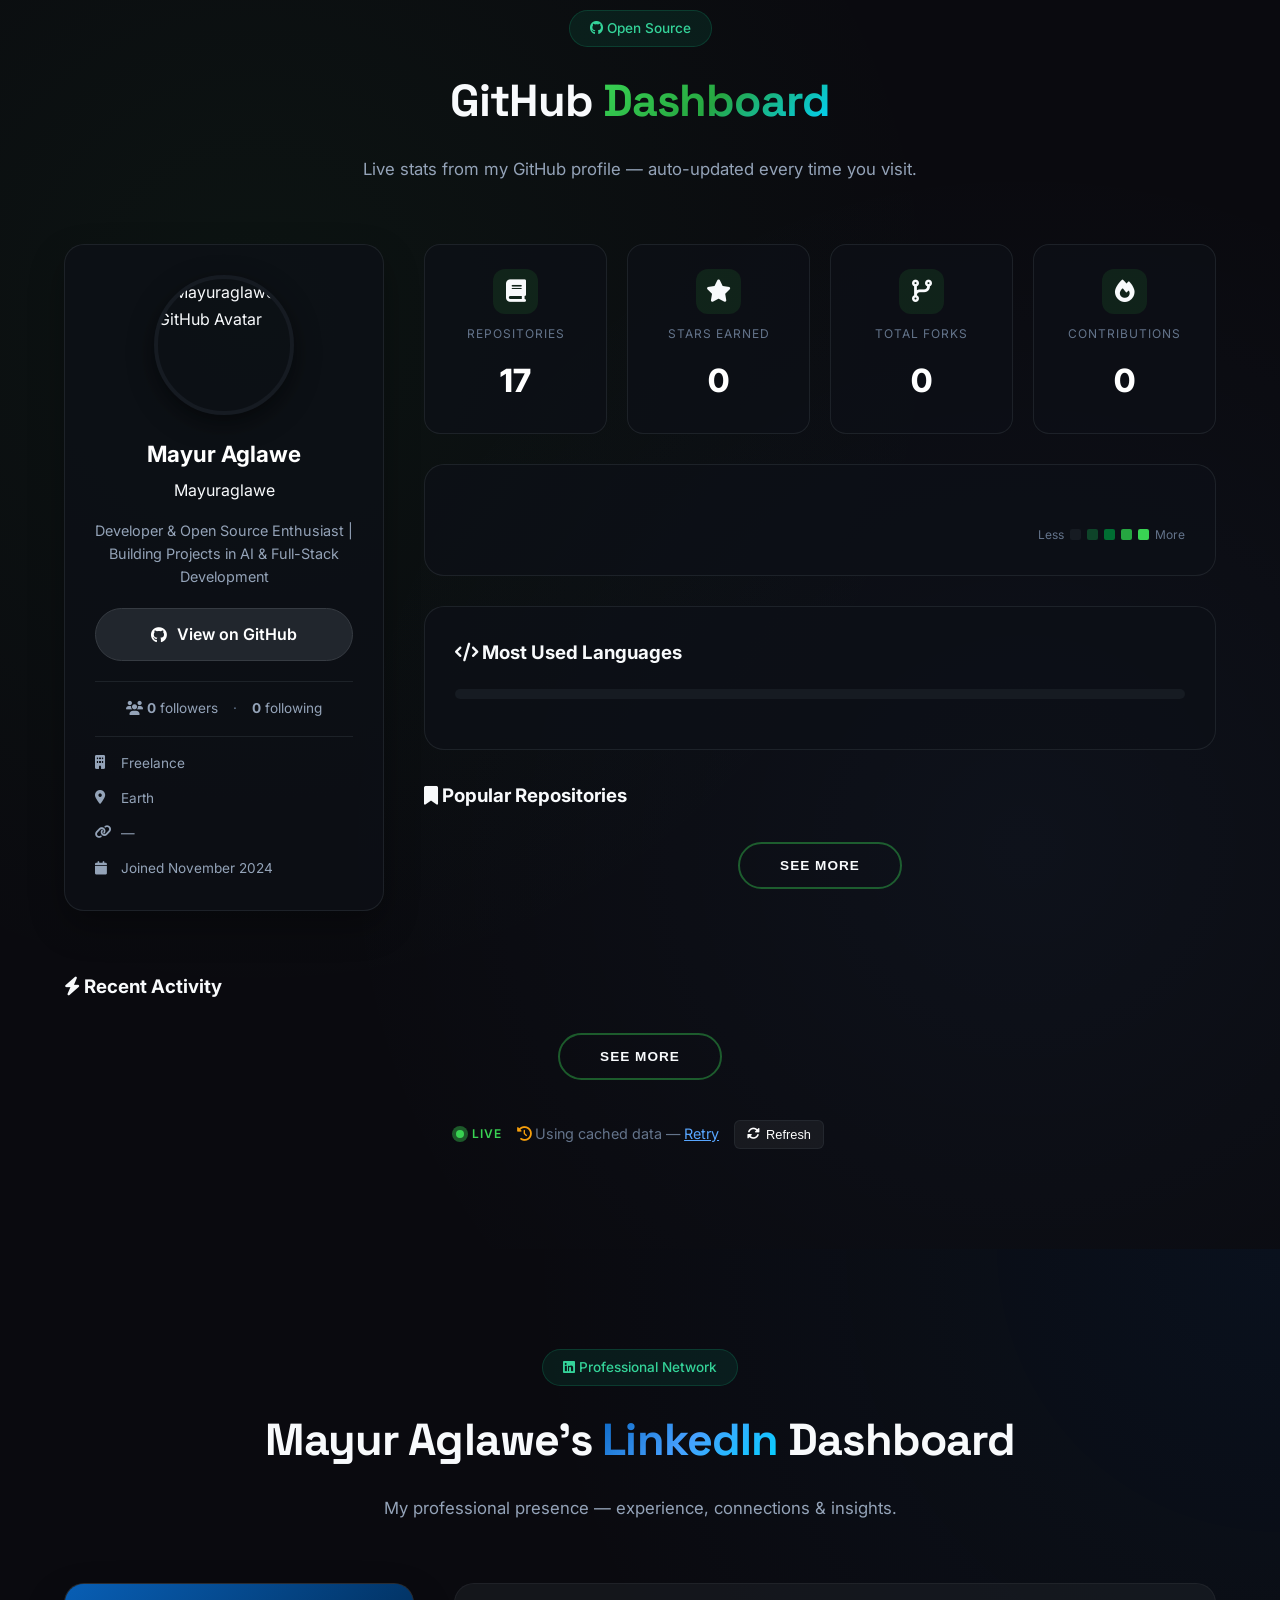
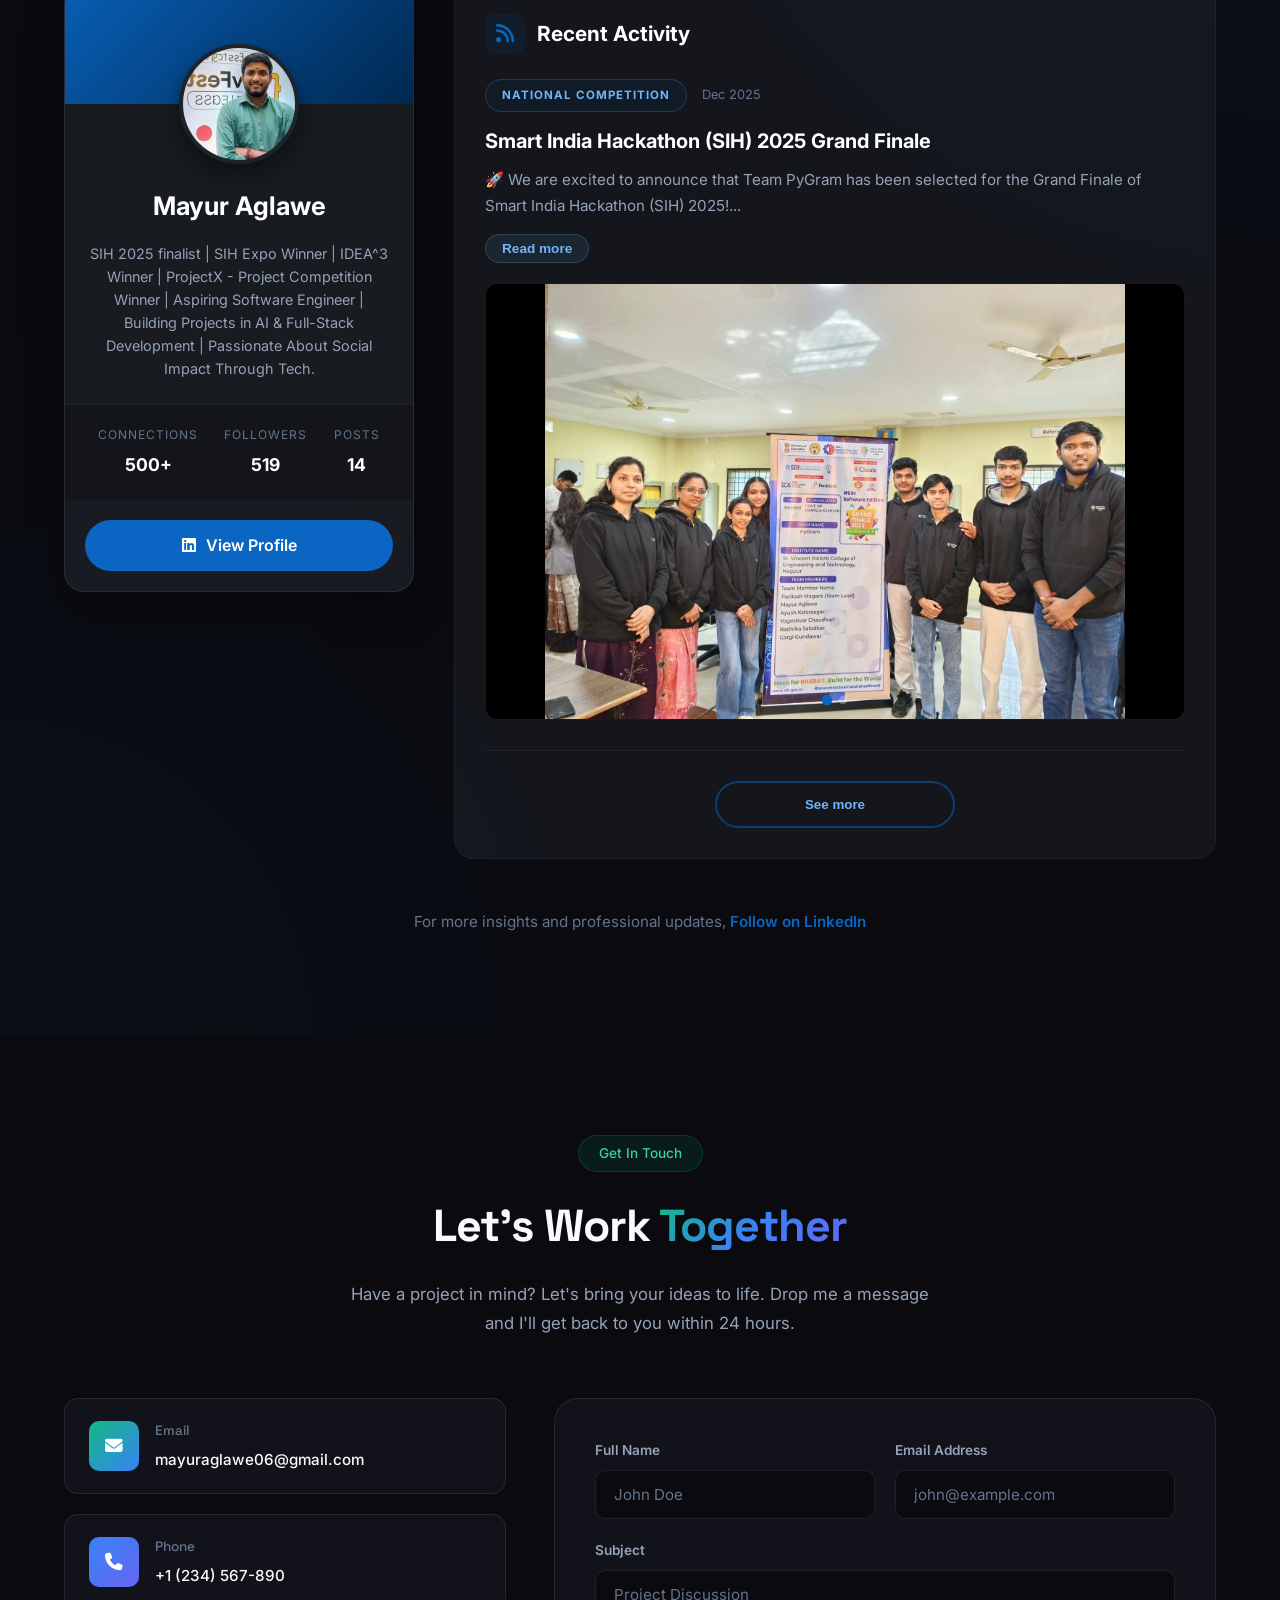
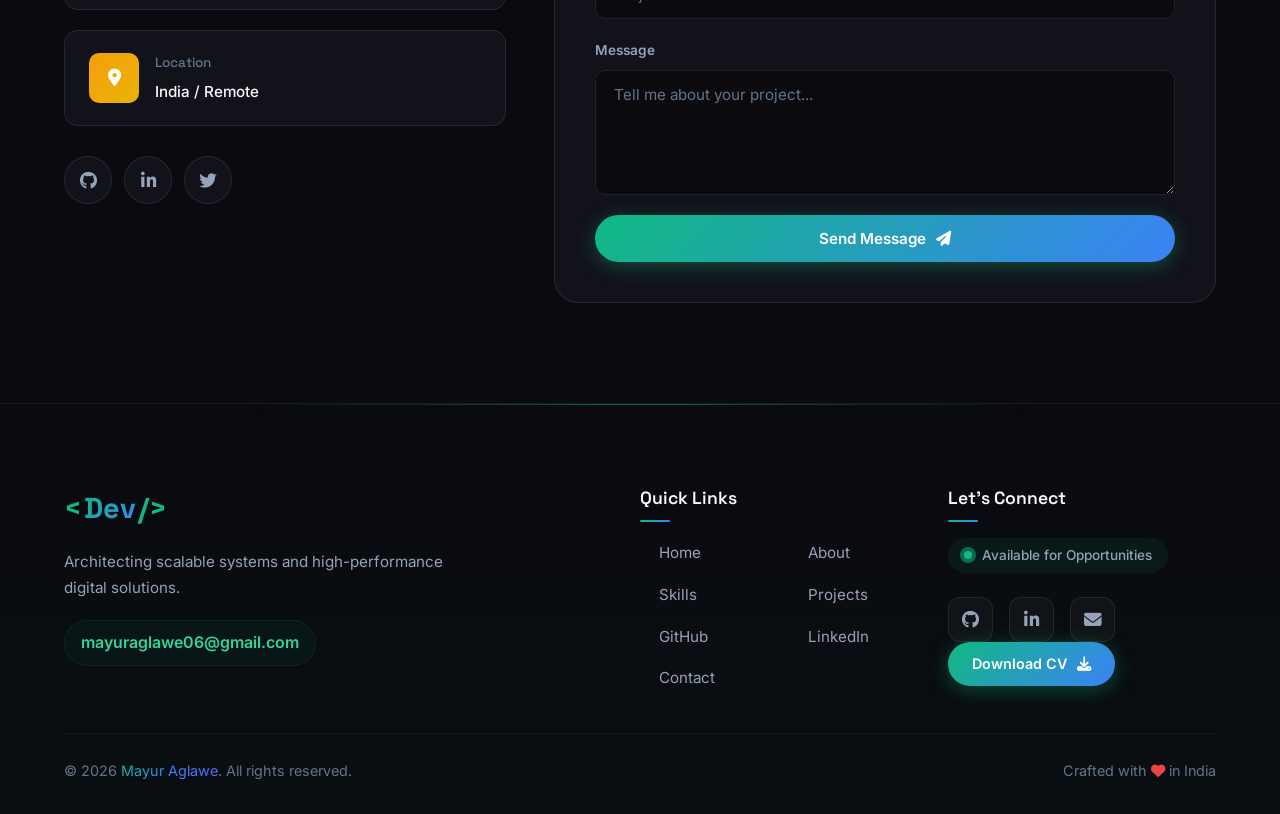
==== commit 7f0a3e3b: "Enhance portfolio for recruiters: Add Resume/Education section, Awards grid, and PSI-formatted proje" ====
--- a/index.html
+++ b/index.html
@@ -44,6 +44,7 @@
                 <li><a href="#home" class="nav-link active">Home</a></li>
                 <li><a href="#about" class="nav-link">About</a></li>
                 <li><a href="#skills" class="nav-link">Skills</a></li>
+                <li><a href="#resume" class="nav-link">Resume</a></li>
                 <li><a href="#projects" class="nav-link">Projects</a></li>
                 <li><a href="#github" class="nav-link">GitHub</a></li>
                 <li><a href="#linkedin" class="nav-link">LinkedIn</a></li>
@@ -309,7 +310,62 @@
         </div>
     </section>
 
-    <!-- Projects Section -->
+    <!-- Resume & Awards Section -->
+    <section class="resume section" id="resume">
+        <div class="container">
+            <div class="section-header" data-animate="fade-up">
+                <span class="section-tag">Credentials</span>
+                <h2 class="section-title">Education & <span class="gradient-text">Honors</span></h2>
+            </div>
+            
+            <div class="resume-grid">
+                <!-- Education Timeline -->
+                <div class="resume-col" data-animate="fade-right">
+                    <h3 class="resume-heading"><i class="fas fa-graduation-cap"></i> Education</h3>
+                    <div class="timeline">
+                        <div class="timeline-item">
+                            <div class="timeline-dot"></div>
+                            <div class="timeline-content">
+                                <span class="timeline-date">2022 — 2026</span>
+                                <h4>B.E. in Computer Engineering</h4>
+                                <p class="timeline-org">St. Vincent Pallotti College of Engineering & Technology (SVPCET)</p>
+                                <p class="timeline-desc">Focusing on Full-Stack System Architecture, Distributed Systems, and AI. Actively bridging technical complexity with scalable digital solutions through national-level project competitions.</p>
+                            </div>
+                        </div>
+                    </div>
+                </div>
+
+                <!-- Awards & Recognitions -->
+                <div class="resume-col" data-animate="fade-left">
+                    <h3 class="resume-heading"><i class="fas fa-award"></i> Featured Awards</h3>
+                    <div class="awards-grid">
+                        <div class="award-item">
+                            <div class="award-icon"><i class="fas fa-trophy"></i></div>
+                            <div class="award-info">
+                                <h4>National Finalist</h4>
+                                <p>Smart India Hackathon (SIH) 2025</p>
+                            </div>
+                        </div>
+                        <div class="award-item">
+                            <div class="award-icon"><i class="fas fa-medal"></i></div>
+                            <div class="award-info">
+                                <h4>2nd Prize Winner</h4>
+                                <p>ProjectX Pune (National level Conclave)</p>
+                            </div>
+                        </div>
+                        <div class="award-item">
+                            <div class="award-icon"><i class="fas fa-star"></i></div>
+                            <div class="award-info">
+                                <h4>Winner</h4>
+                                <p>IDEA^3 Innovative Idea Competition</p>
+                            </div>
+                        </div>
+                    </div>
+                </div>
+            </div>
+        </div>
+    </section>
+
     <section class="projects section" id="projects">
         <div class="container">
             <div class="section-header" data-animate="fade-up">
@@ -343,12 +399,14 @@
                     </div>
                     <div class="project-info">
                         <h3>AI-Based Timetable System (SIH 2025)</h3>
-                        <p>An innovative AI solution for generating multidisciplinary academic timetables aligned with NEP 2020 for the Govt. of J&K.</p>
+                        <p class="project-psi"><strong>Challenge:</strong> Complex manual scheduling for J&K Government academic structures.</p>
+                        <p class="project-psi"><strong>Solution:</strong> Built an AI engine for multidisciplinary NEP-2020 compliant timetables.</p>
+                        <p class="project-psi"><strong>Impact:</strong> Achieved SIH Grand Finale status for a high-priority government problem.</p>
                         <div class="project-tags">
-                            <span>AI</span>
+                            <span>AI Integration</span>
                             <span>Python</span>
-                            <span>Education Tech</span>
-                            <span>SIH 2025</span>
+                            <span>Scalable Systems</span>
+                            <span>Hackathon Finalist</span>
                         </div>
                     </div>
                 </div>
@@ -369,12 +427,13 @@
                     </div>
                     <div class="project-info">
                         <h3>Team PyGram - ProjectX Pune</h3>
-                        <p>Awarded 2nd Prize at TechXplore 2025, a National Level Project Conclave hosted by Sri Balaji University, Pune.</p>
+                        <p class="project-psi"><strong>Challenge:</strong> Designing high-performance full-stack architectures within competition constraints.</p>
+                        <p class="project-psi"><strong>Solution:</strong> Architected a rapid-response web application using optimized Node.js patterns.</p>
+                        <p class="project-psi"><strong>Impact:</strong> Awarded 2nd Prize at a National Project Conclave among 50+ competing teams.</p>
                         <div class="project-tags">
-                            <span>Innovation</span>
-                            <span>Full Stack</span>
-                            <span>Winner</span>
-                            <span>Team PyGram</span>
+                            <span>Node.js</span>
+                            <span>Award Winner</span>
+                            <span>Performance Tuning</span>
                         </div>
                     </div>
                 </div>
@@ -395,12 +454,13 @@
                     </div>
                     <div class="project-info">
                         <h3>IDEA^3 Innovation Winner</h3>
-                        <p>Recognized as the winner of the IDEA^3 Innovative Idea Competition with Team Byte Brains at SVPCET.</p>
+                        <p class="project-psi"><strong>Challenge:</strong> Pitching & prototyping disruptive social-impact technology solutions.</p>
+                        <p class="project-psi"><strong>Solution:</strong> Conceptualized a system-level solution for Byte Brains at SVPCET.</p>
+                        <p class="project-psi"><strong>Impact:</strong> Secured first place at the IDEA^3 Innovation competition.</p>
                         <div class="project-tags">
-                            <span>Idea Pitch</span>
-                            <span>Award Winner</span>
-                            <span>Innovative Idea</span>
-                            <span>Byte Brains</span>
+                            <span>Idea Pitching</span>
+                            <span>Social Impact</span>
+                            <span>Solution Architecture</span>
                         </div>
                     </div>
                 </div>
--- a/css/style.css
+++ b/css/style.css
@@ -146,6 +146,15 @@
 }
 
 /* Particle Canvas */
+#particleCanvas {
+    position: fixed;
+    top: 0;
+    left: 0;
+    width: 100%;
+    height: 100%;
+    z-index: -1;
+    pointer-events: none;
+}
 
 /* ========================================
    NAVBAR
@@ -1172,7 +1181,18 @@
     color: var(--text-secondary);
     font-size: 0.9rem;
     line-height: 1.6;
-    margin-bottom: 16px;
+    margin-bottom: 12px;
+}
+
+.project-psi {
+    font-size: 0.85rem !important;
+    margin-bottom: 8px !important;
+    line-height: 1.4 !important;
+}
+
+.project-psi strong {
+    color: var(--primary-light);
+    font-weight: 600;
 }
 
 .project-tags {
@@ -1619,6 +1639,174 @@
 .back-to-top:hover {
     transform: translateY(-5px);
     box-shadow: 0 8px 30px rgba(124, 58, 237, 0.6);
+}
+
+/* ========================================
+   RESUME & AWARDS SECTION
+   ======================================== */
+.resume-grid {
+    display: grid;
+    grid-template-columns: 1.2fr 1fr;
+    gap: 60px;
+    align-items: start;
+}
+
+.resume-heading {
+    font-family: var(--font-heading);
+    font-size: 1.8rem;
+    font-weight: 700;
+    margin-bottom: 32px;
+    display: flex;
+    align-items: center;
+    gap: 15px;
+}
+
+.resume-heading i {
+    font-size: 1.4rem;
+    color: var(--primary);
+}
+
+/* Timeline */
+.timeline {
+    position: relative;
+    padding-left: 30px;
+}
+
+.timeline::before {
+    content: '';
+    position: absolute;
+    top: 0;
+    left: 0;
+    width: 2px;
+    height: 100%;
+    background: var(--border);
+}
+
+.timeline-item {
+    position: relative;
+    padding-bottom: 40px;
+}
+
+.timeline-item:last-child {
+    padding-bottom: 0;
+}
+
+.timeline-dot {
+    position: absolute;
+    left: -35px;
+    top: 5px;
+    width: 12px;
+    height: 12px;
+    background: var(--bg-dark);
+    border: 3px solid var(--primary);
+    border-radius: 50%;
+    z-index: 1;
+    transition: var(--transition);
+}
+
+.timeline-item:hover .timeline-dot {
+    background: var(--primary);
+    transform: scale(1.3);
+    box-shadow: 0 0 15px var(--primary);
+}
+
+.timeline-content {
+    background: var(--bg-card);
+    padding: 24px;
+    border-radius: var(--radius-md);
+    border: 1px solid var(--border);
+    transition: var(--transition);
+}
+
+.timeline-content:hover {
+    border-color: rgba(16, 185, 129, 0.3);
+    transform: translateX(10px);
+}
+
+.timeline-date {
+    display: inline-block;
+    padding: 4px 12px;
+    background: rgba(16, 185, 129, 0.1);
+    color: var(--primary-light);
+    border-radius: 50px;
+    font-size: 0.8rem;
+    font-weight: 600;
+    margin-bottom: 12px;
+}
+
+.timeline-content h4 {
+    font-family: var(--font-heading);
+    font-size: 1.2rem;
+    margin-bottom: 6px;
+}
+
+.timeline-org {
+    color: var(--text-primary);
+    font-weight: 600;
+    font-size: 0.95rem;
+    margin-bottom: 12px;
+    opacity: 0.9;
+}
+
+.timeline-desc {
+    color: var(--text-secondary);
+    font-size: 0.9rem;
+    line-height: 1.6;
+}
+
+/* Awards Grid */
+.awards-grid {
+    display: flex;
+    flex-direction: column;
+    gap: 20px;
+}
+
+.award-item {
+    display: flex;
+    align-items: center;
+    gap: 20px;
+    padding: 24px;
+    background: var(--bg-card);
+    border: 1px solid var(--border);
+    border-radius: var(--radius-lg);
+    transition: var(--transition);
+}
+
+.award-item:hover {
+    border-color: var(--accent);
+    transform: translateY(-5px);
+    background: var(--bg-card-hover);
+}
+
+.award-icon {
+    width: 60px;
+    height: 60px;
+    background: rgba(245, 158, 11, 0.1);
+    border: 1px solid rgba(245, 158, 11, 0.2);
+    border-radius: var(--radius-md);
+    display: flex;
+    align-items: center;
+    justify-content: center;
+    font-size: 1.5rem;
+    color: var(--accent);
+    flex-shrink: 0;
+}
+
+.award-item:nth-child(2) .award-icon {
+    background: rgba(16, 185, 129, 0.1);
+    border-color: rgba(16, 185, 129, 0.2);
+    color: var(--primary);
+}
+
+.award-info h4 {
+    font-family: var(--font-heading);
+    font-size: 1.1rem;
+    margin-bottom: 4px;
+}
+
+.award-info p {
+    color: var(--text-secondary);
+    font-size: 0.9rem;
 }
 
 /* ========================================
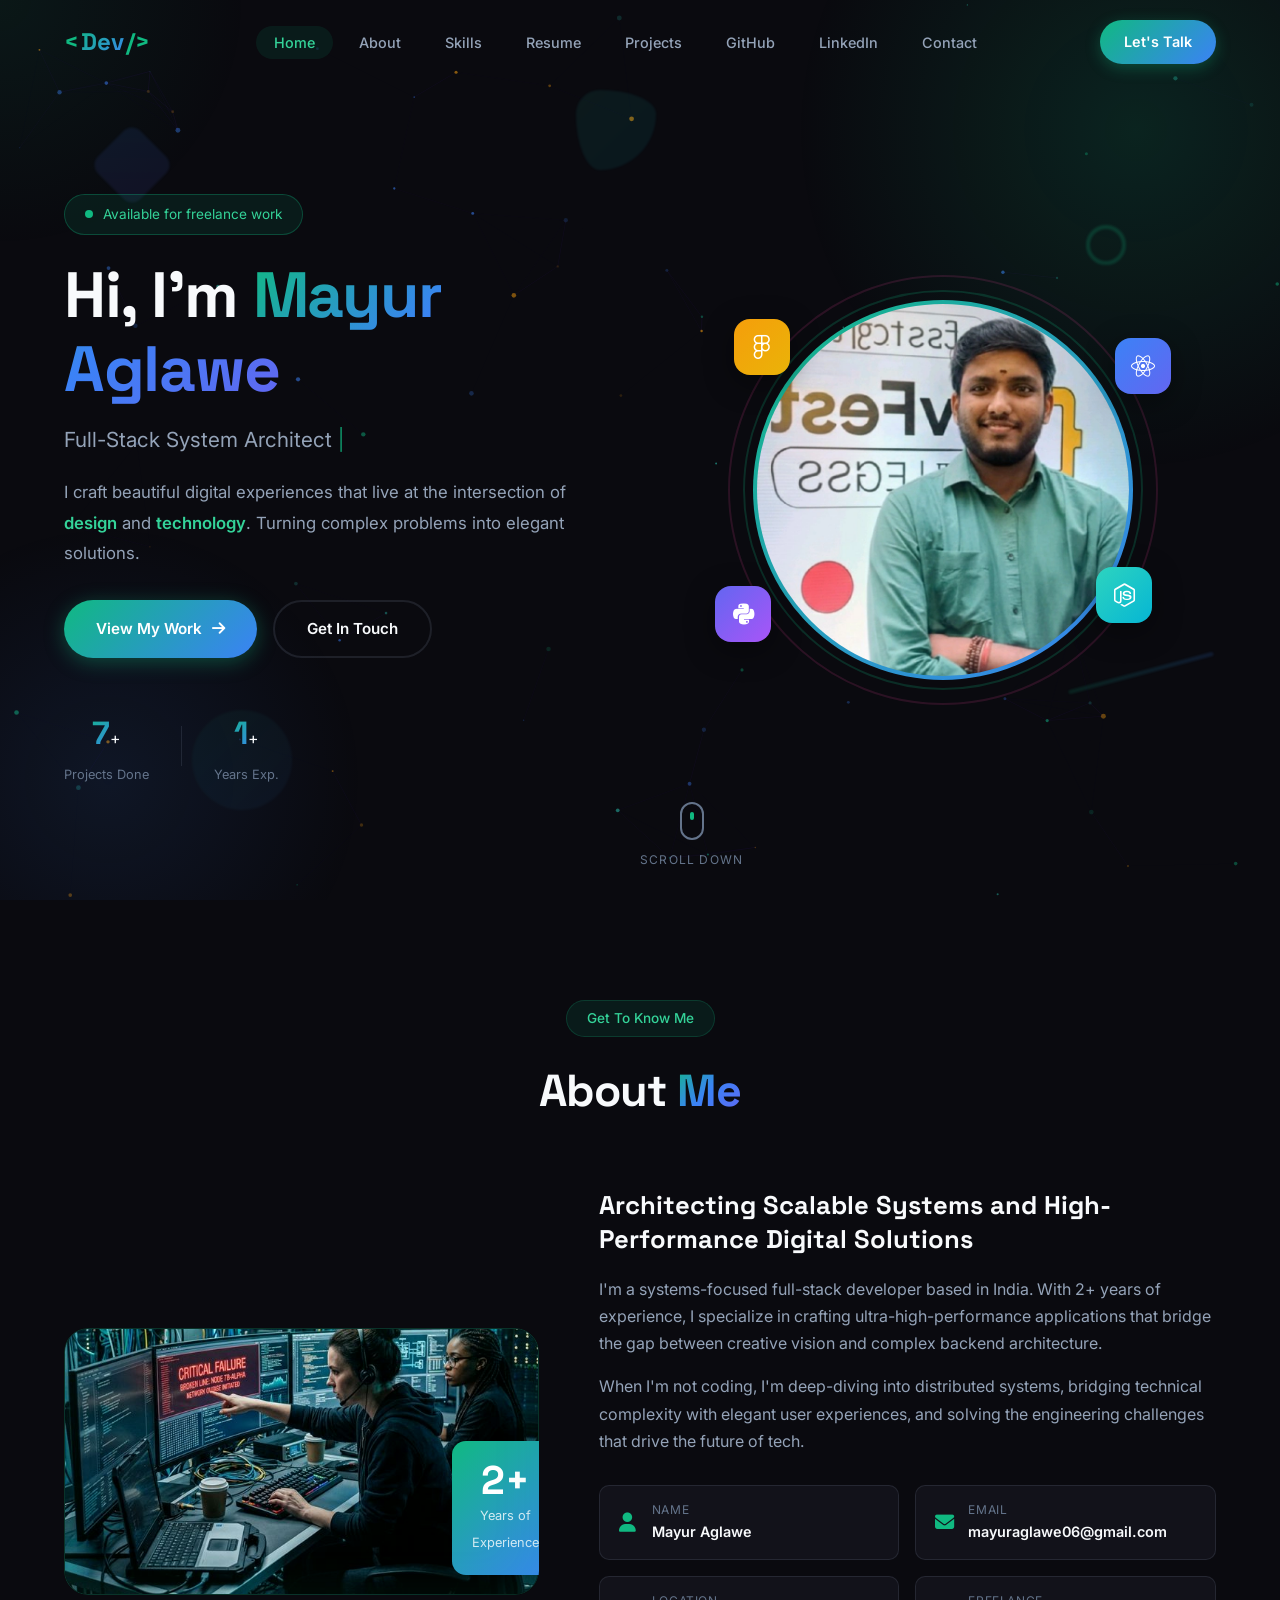
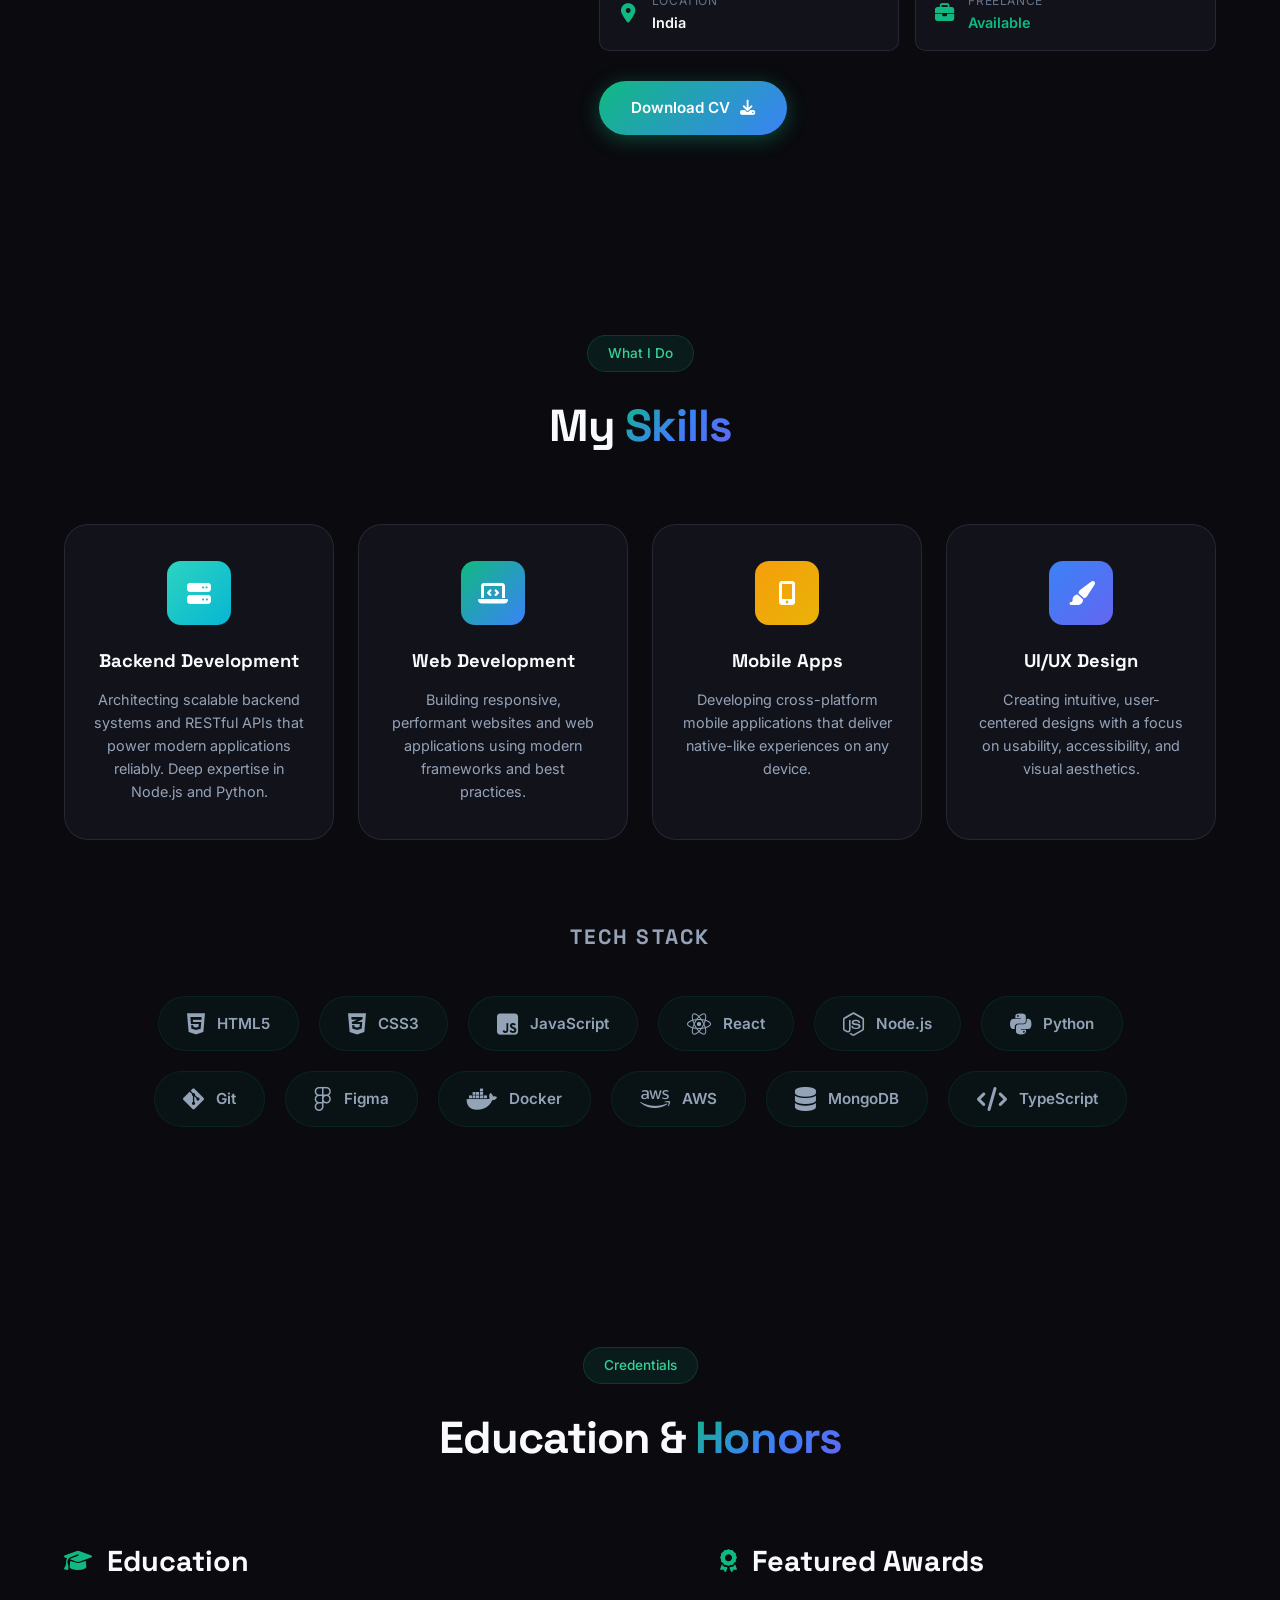
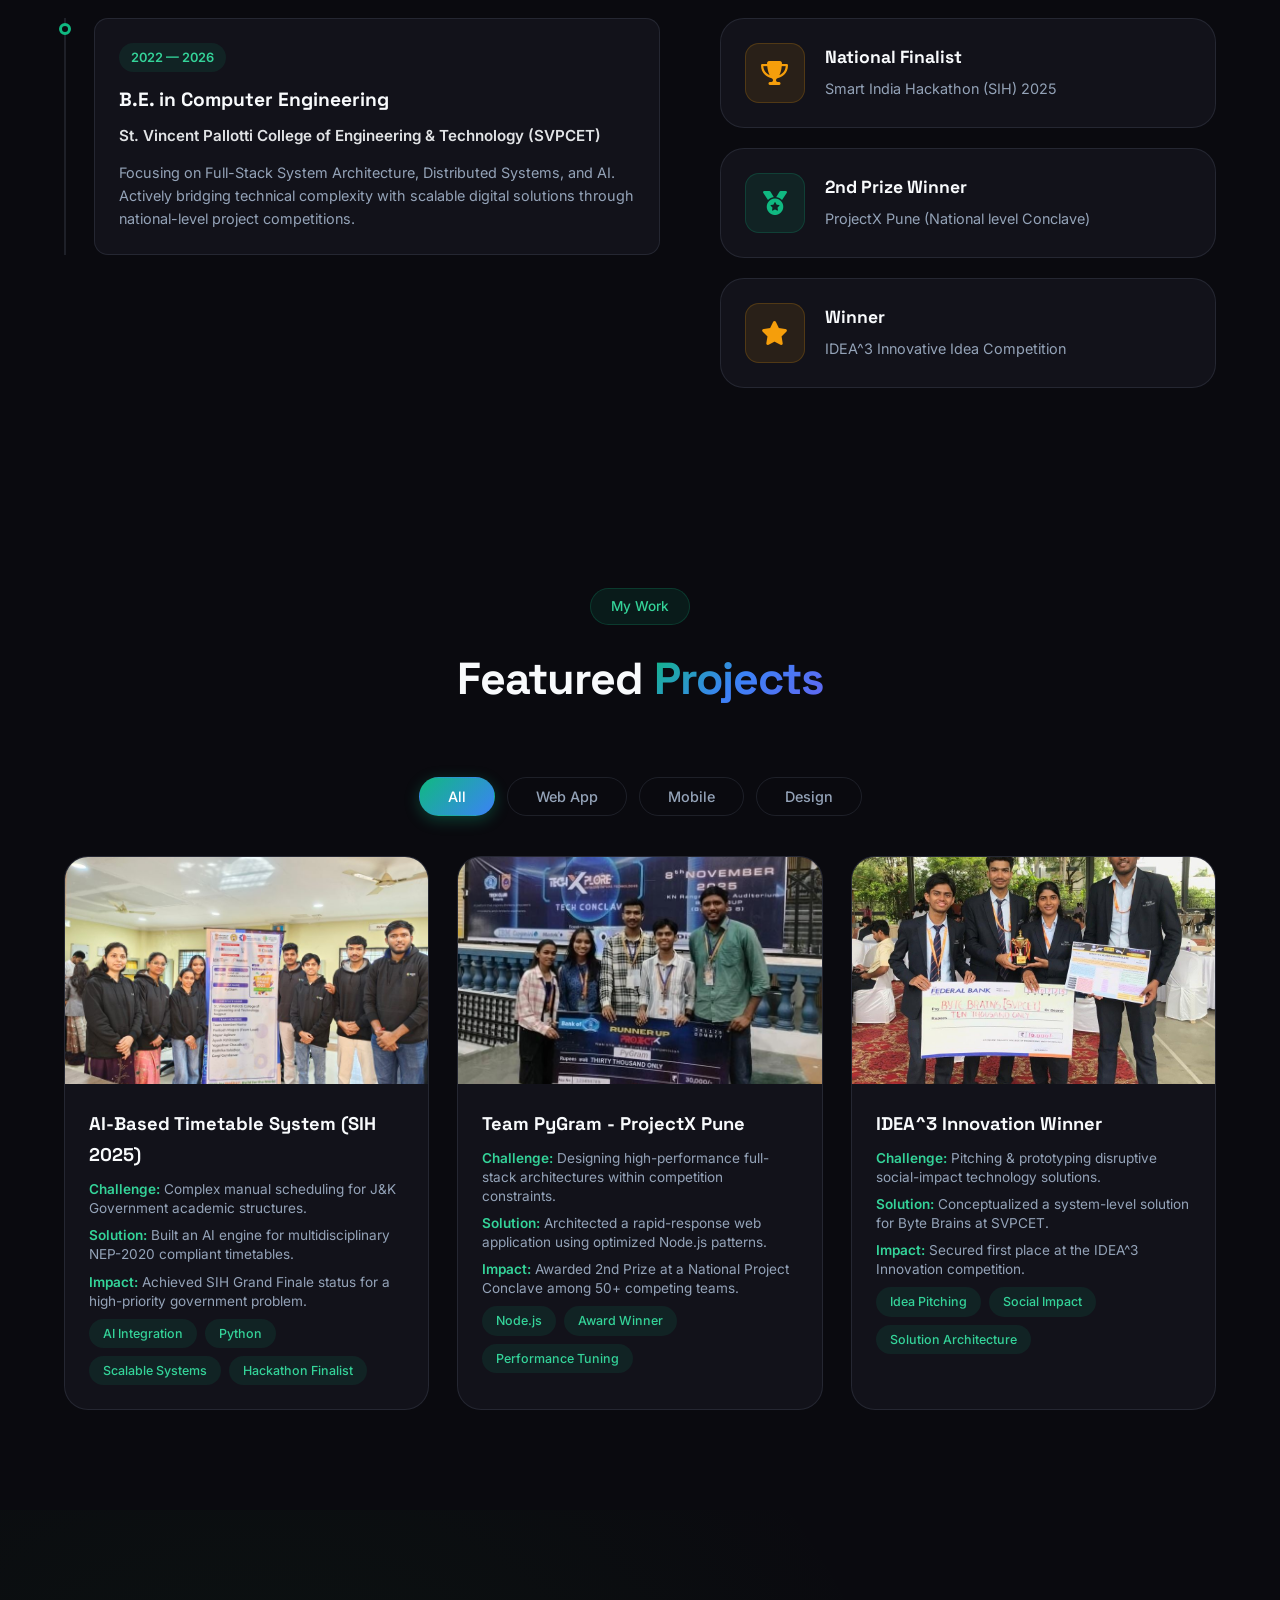
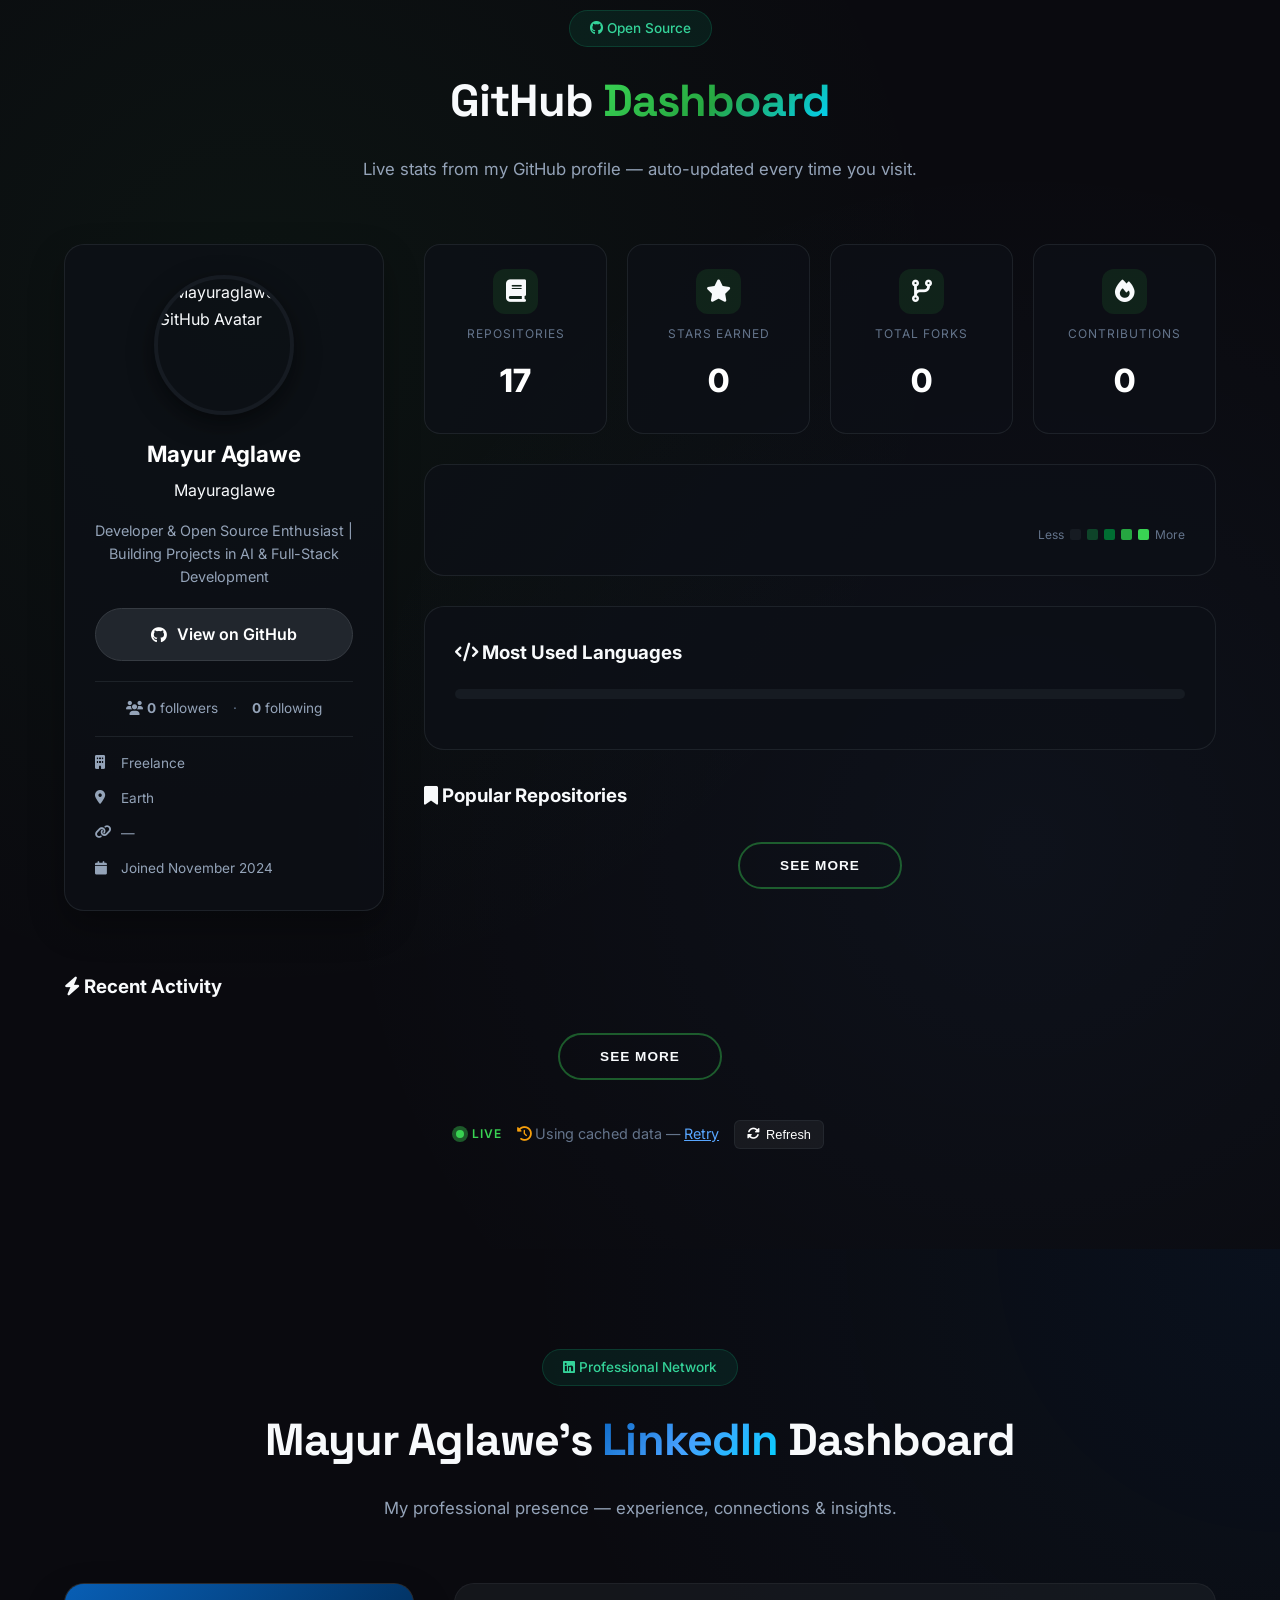
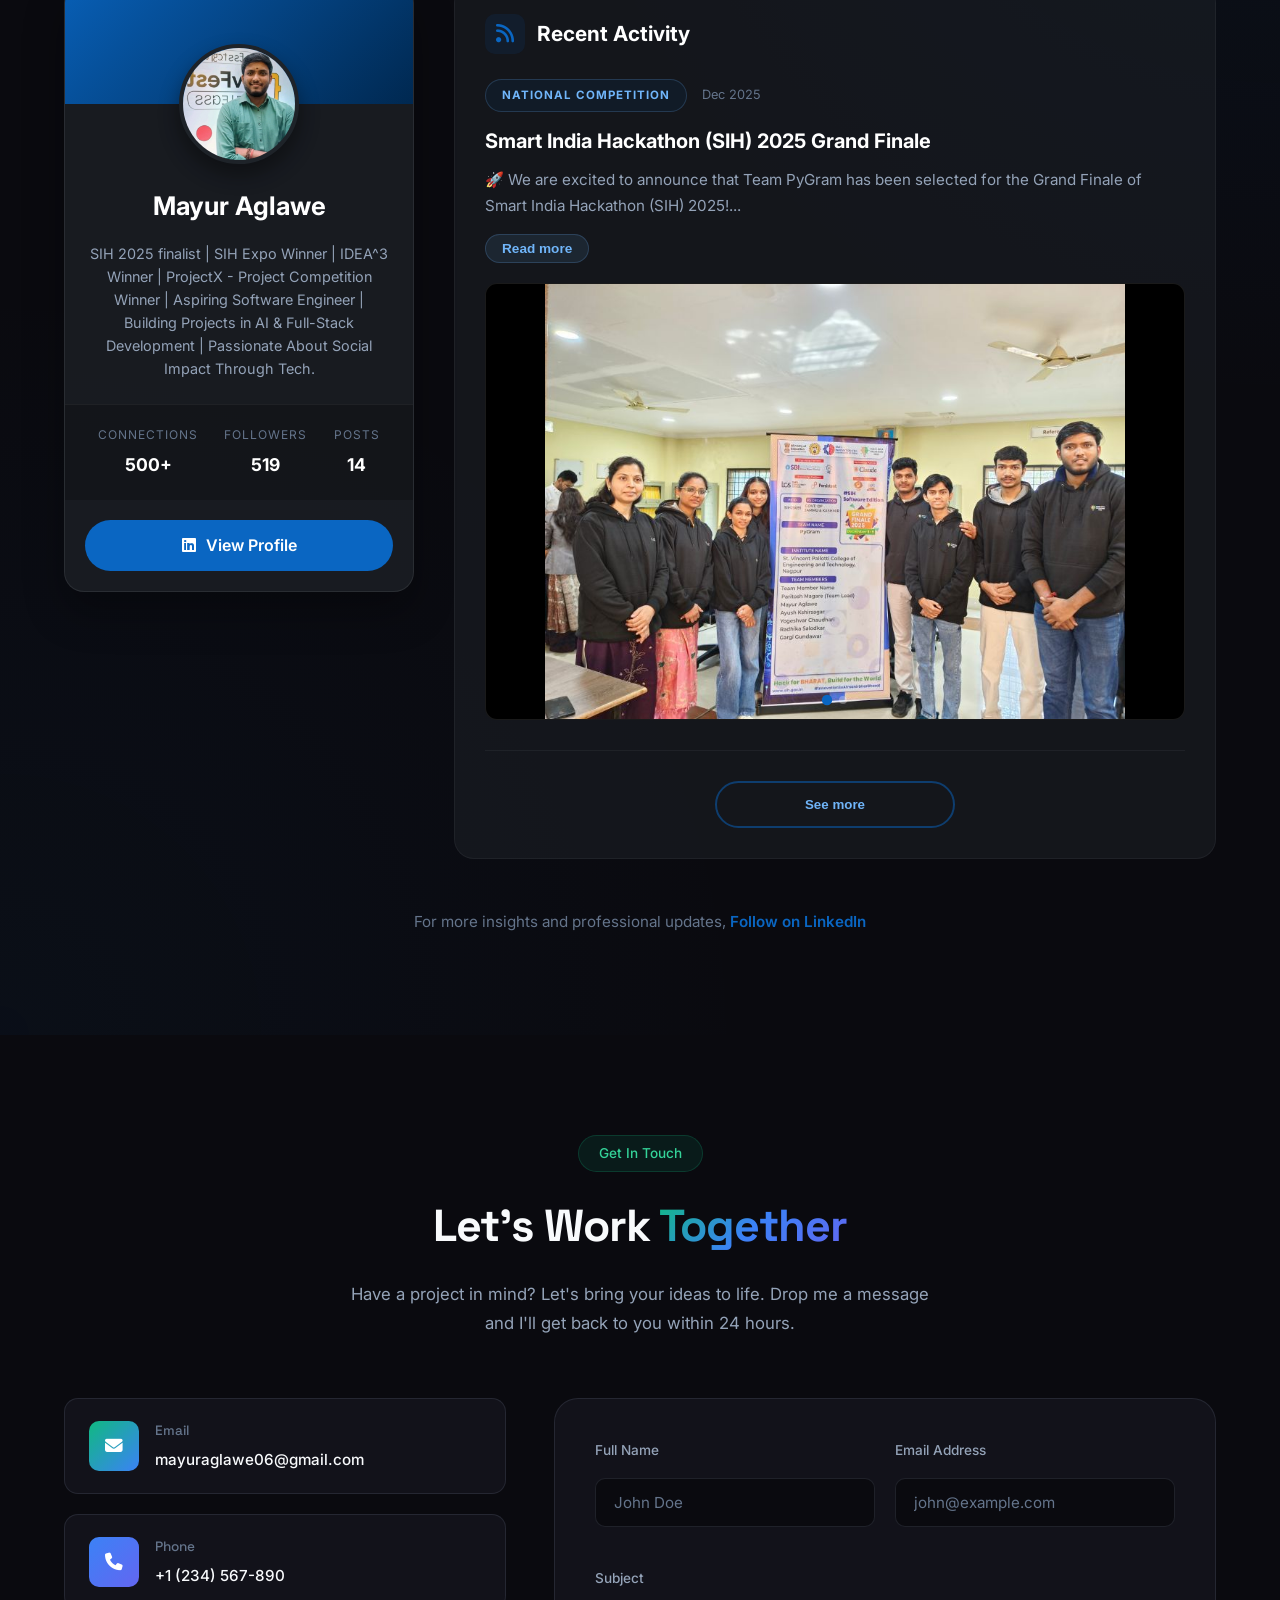
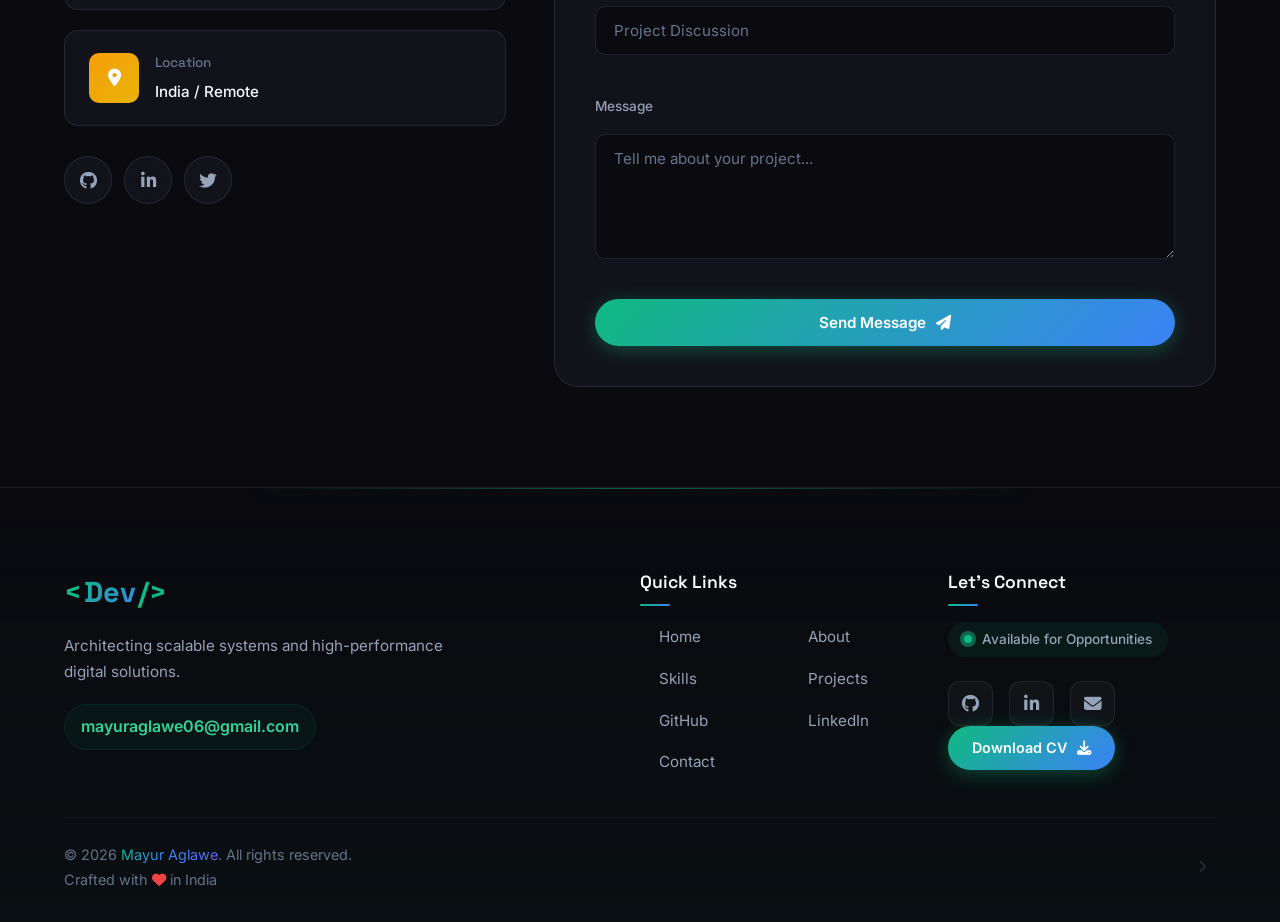
==== commit cd3d0caf: "added UI weapon used by backend , not yet delivered" ====
--- a/index.html
+++ b/index.html
@@ -844,11 +844,56 @@
                 </div>
             </div>
             <div class="footer-bottom">
-                <p>&copy; 2026 <span class="gradient-text font-bold">Mayur Aglawe</span>. All rights reserved.</p>
-                <p>Crafted with <i class="fas fa-heart heart-icon pulse-anim"></i> in India</p>
+                <div class="footer-bottom-info">
+                    <p>&copy; 2026 <span class="gradient-text font-bold">Mayur Aglawe</span>. All rights reserved.</p>
+                    <p>Crafted with <i class="fas fa-heart heart-icon pulse-anim"></i> in India</p>
+                </div>
+                <div class="signin-section">
+                    <button class="signin-trigger" id="signInBtn" aria-label="Privacy Admin">
+                        <i class="fas fa-chevron-right"></i>
+                    </button>
+                </div>
             </div>
         </div>
     </footer>
+
+    <!-- Login Modal -->
+    <div class="modal-overlay" id="loginModal">
+        <div class="login-card">
+            <button class="close-modal" id="closeModal">&times;</button>
+            <div class="login-header">
+                <div class="login-icon">
+                    <i class="fas fa-shield-alt"></i>
+                </div>
+                <h3>Staff Access</h3>
+                <p>Enter credentials to access admin dashboard</p>
+            </div>
+            <form id="adminLoginForm">
+                <div class="form-group">
+                    <label for="adminUser">Username</label>
+                    <div class="input-wrapper">
+                        <i class="fas fa-user"></i>
+                        <input type="text" id="adminUser" placeholder="Username" required autocomplete="off">
+                    </div>
+                </div>
+                <div class="form-group">
+                    <label for="adminPass">Password</label>
+                    <div class="input-wrapper">
+                        <i class="fas fa-lock"></i>
+                        <input type="password" id="adminPass" placeholder="Password" required>
+                    </div>
+                </div>
+                <button type="submit" class="btn btn-primary login-btn">
+                    <span>Authenticate</span>
+                    <i class="fas fa-sign-in-alt"></i>
+                </button>
+                <div id="loginError" class="login-error">
+                    <i class="fas fa-exclamation-circle"></i>
+                    <span>Invalid credentials. Access denied.</span>
+                </div>
+            </form>
+        </div>
+    </div>
 
     <!-- Back to Top -->
     <button class="back-to-top" id="backToTop" aria-label="Back to top">
--- a/css/style.css
+++ b/css/style.css
@@ -2105,4 +2105,179 @@
     transform: translateX(-50%) translateY(0);
 }
 
-
+/* ========================================
+   SIGN IN & MODAL
+   ======================================== */
+.signin-section {
+    display: flex;
+    align-items: center;
+}
+
+.signin-trigger {
+    background: none;
+    border: none;
+    color: var(--text-muted);
+    cursor: pointer;
+    font-size: 0.8rem;
+    transition: var(--transition);
+    opacity: 0.3;
+    padding: 10px;
+    display: flex;
+    align-items: center;
+    justify-content: center;
+}
+
+.signin-trigger:hover {
+    opacity: 1;
+    color: var(--primary);
+    transform: translateX(3px);
+}
+
+.modal-overlay {
+    position: fixed;
+    inset: 0;
+    background: rgba(0, 0, 0, 0.8);
+    -webkit-backdrop-filter: blur(10px);
+    backdrop-filter: blur(10px);
+    z-index: 3000;
+    display: flex;
+    align-items: center;
+    justify-content: center;
+    opacity: 0;
+    visibility: hidden;
+    transition: all 0.4s cubic-bezier(0.4, 0, 0.2, 1);
+}
+
+.modal-overlay.active {
+    opacity: 1;
+    visibility: visible;
+}
+
+.login-card {
+    background: rgba(18, 18, 26, 0.95);
+    border: 1px solid var(--border);
+    border-radius: var(--radius-lg);
+    width: 100%;
+    max-width: 400px;
+    padding: 40px;
+    position: relative;
+    transform: scale(0.9) translateY(20px);
+    transition: all 0.4s cubic-bezier(0.175, 0.885, 0.32, 1.275);
+    box-shadow: 0 25px 50px -12px rgba(0, 0, 0, 0.5);
+}
+
+.modal-overlay.active .login-card {
+    transform: scale(1) translateY(0);
+}
+
+.close-modal {
+    position: absolute;
+    top: 20px;
+    right: 20px;
+    background: none;
+    border: none;
+    color: var(--text-muted);
+    font-size: 1.5rem;
+    cursor: pointer;
+    transition: var(--transition);
+}
+
+.close-modal:hover {
+    color: var(--text-primary);
+}
+
+.login-header {
+    text-align: center;
+    margin-bottom: 30px;
+}
+
+.login-icon {
+    width: 60px;
+    height: 60px;
+    background: rgba(16, 185, 129, 0.1);
+    border-radius: 50%;
+    display: flex;
+    align-items: center;
+    justify-content: center;
+    font-size: 1.5rem;
+    color: var(--primary);
+    margin: 0 auto 15px;
+}
+
+.login-header h3 {
+    font-family: var(--font-heading);
+    font-size: 1.5rem;
+    margin-bottom: 8px;
+}
+
+.login-header p {
+    font-size: 0.9rem;
+    color: var(--text-secondary);
+}
+
+.form-group {
+    margin-bottom: 20px;
+}
+
+.form-group label {
+    display: block;
+    font-size: 0.85rem;
+    font-weight: 500;
+    margin-bottom: 8px;
+    color: var(--text-secondary);
+}
+
+.input-wrapper {
+    position: relative;
+}
+
+.input-wrapper i {
+    position: absolute;
+    left: 15px;
+    top: 50%;
+    transform: translateY(-50%);
+    color: var(--text-muted);
+    font-size: 0.9rem;
+}
+
+.input-wrapper input {
+    width: 100%;
+    background: rgba(255, 255, 255, 0.03);
+    border: 1px solid var(--border);
+    border-radius: var(--radius-md);
+    padding: 12px 15px 12px 45px;
+    color: var(--text-primary);
+    font-family: var(--font-primary);
+    transition: var(--transition);
+}
+
+.input-wrapper input:focus {
+    outline: none;
+    border-color: var(--primary);
+    background: rgba(16, 185, 129, 0.05);
+}
+
+.login-btn {
+    width: 100%;
+    margin-top: 10px;
+}
+
+.login-error {
+    margin-top: 15px;
+    padding: 10px;
+    background: rgba(239, 68, 68, 0.1);
+    border-radius: var(--radius-sm);
+    color: #ef4444;
+    font-size: 0.85rem;
+    display: flex;
+    align-items: center;
+    gap: 8px;
+    opacity: 0;
+    visibility: hidden;
+    transition: var(--transition);
+}
+
+.login-error.show {
+    opacity: 1;
+    visibility: visible;
+}
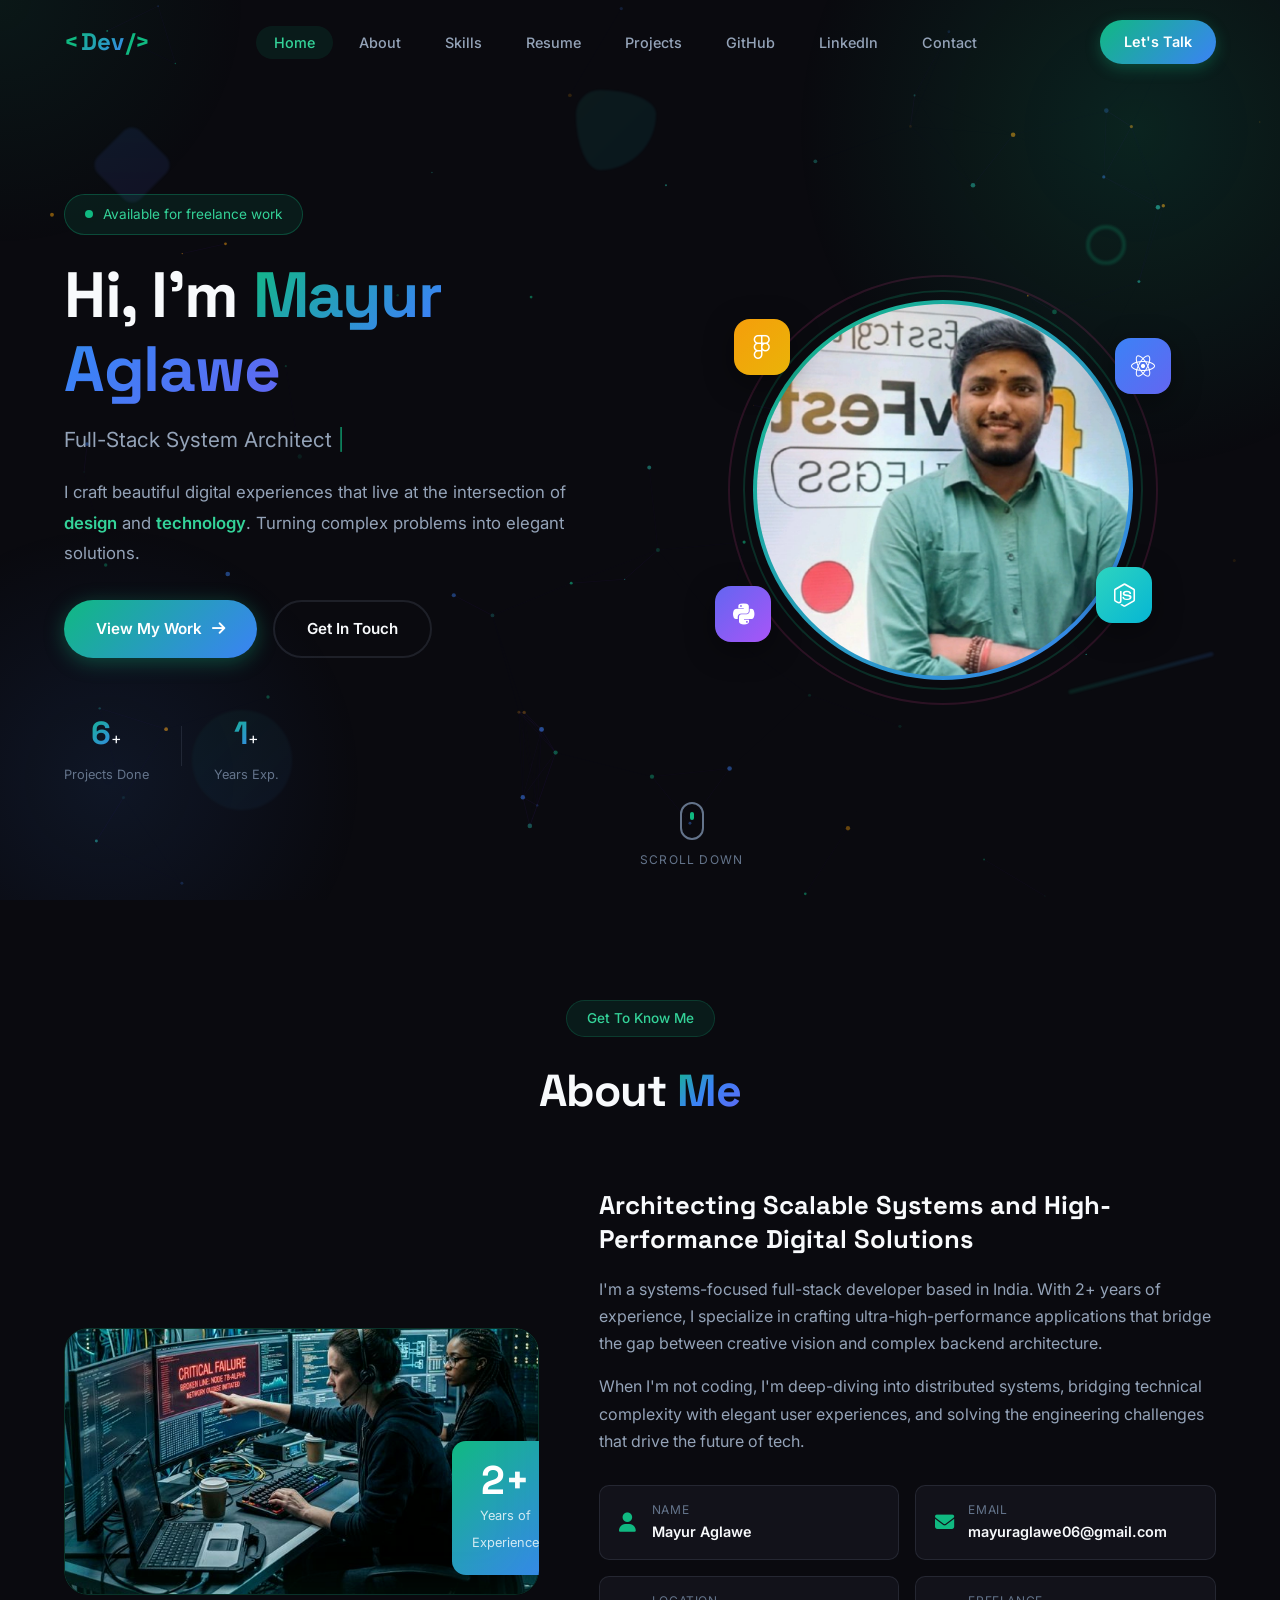
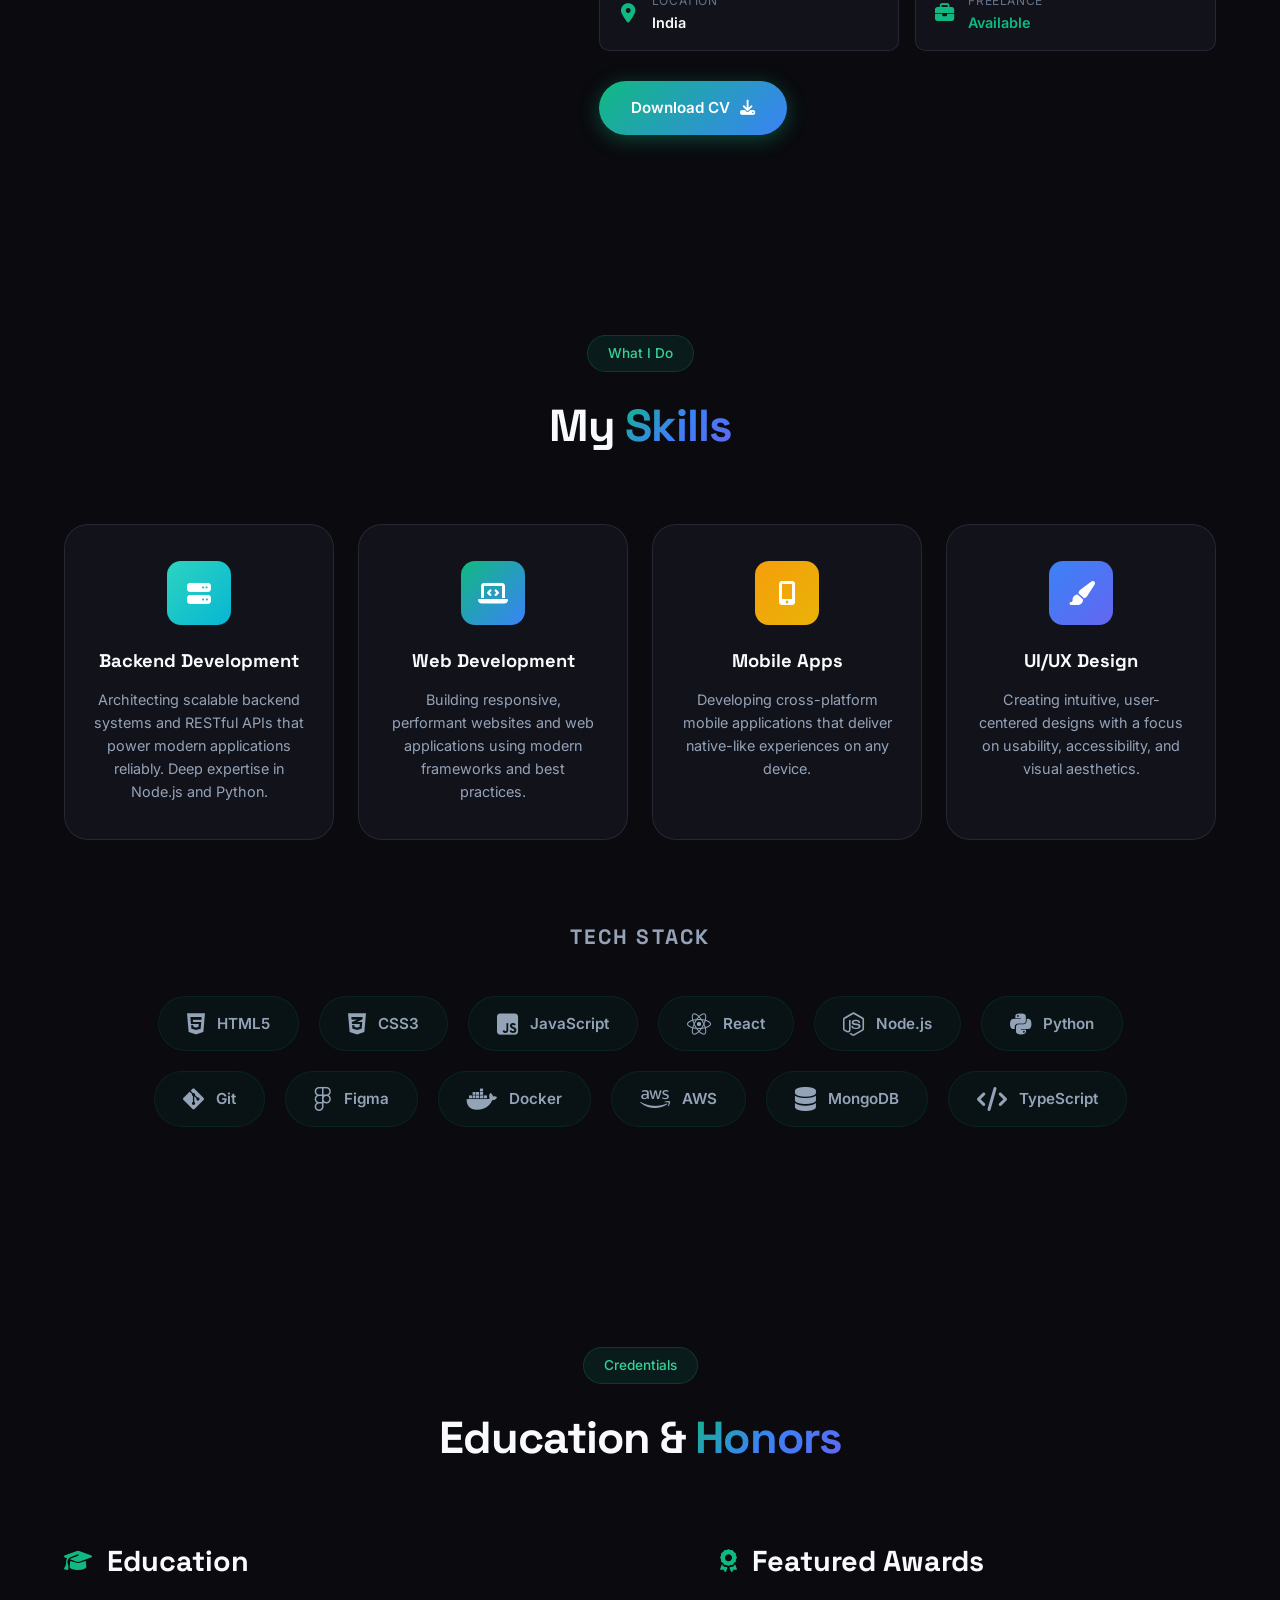
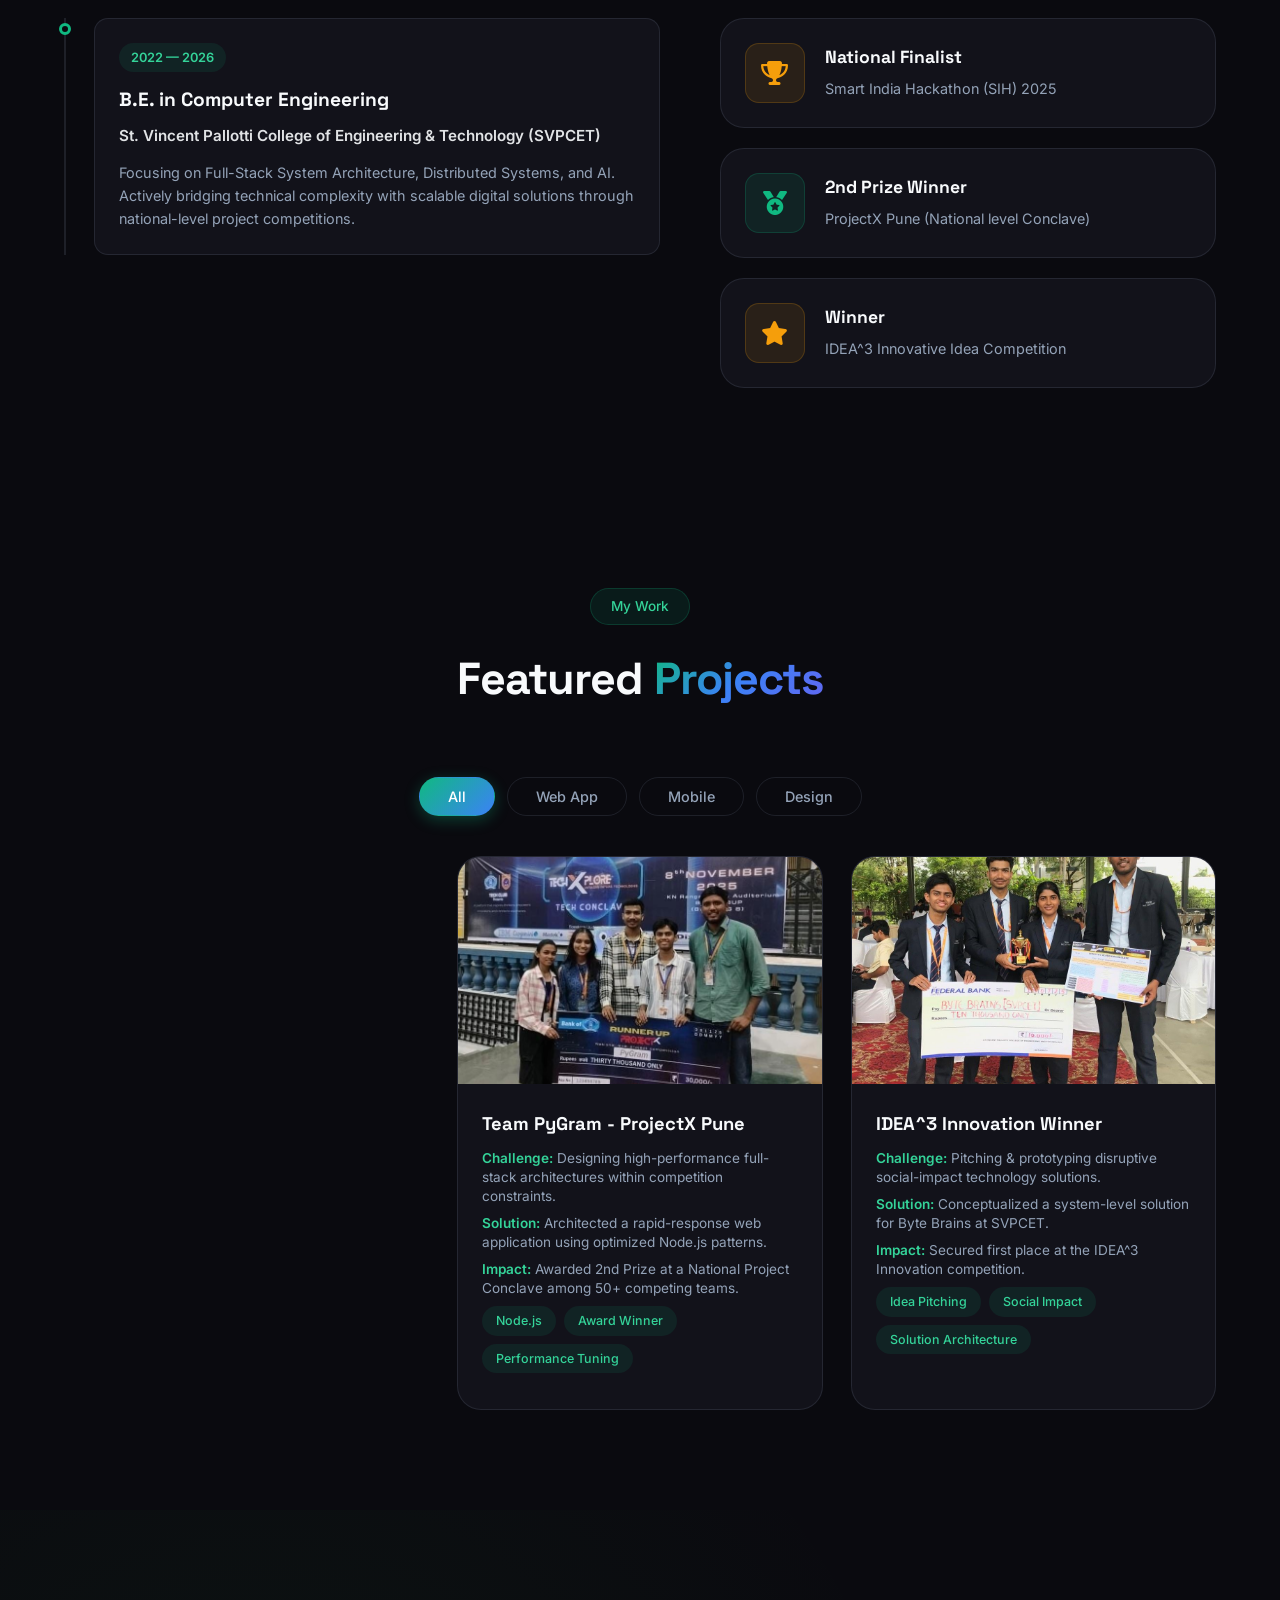
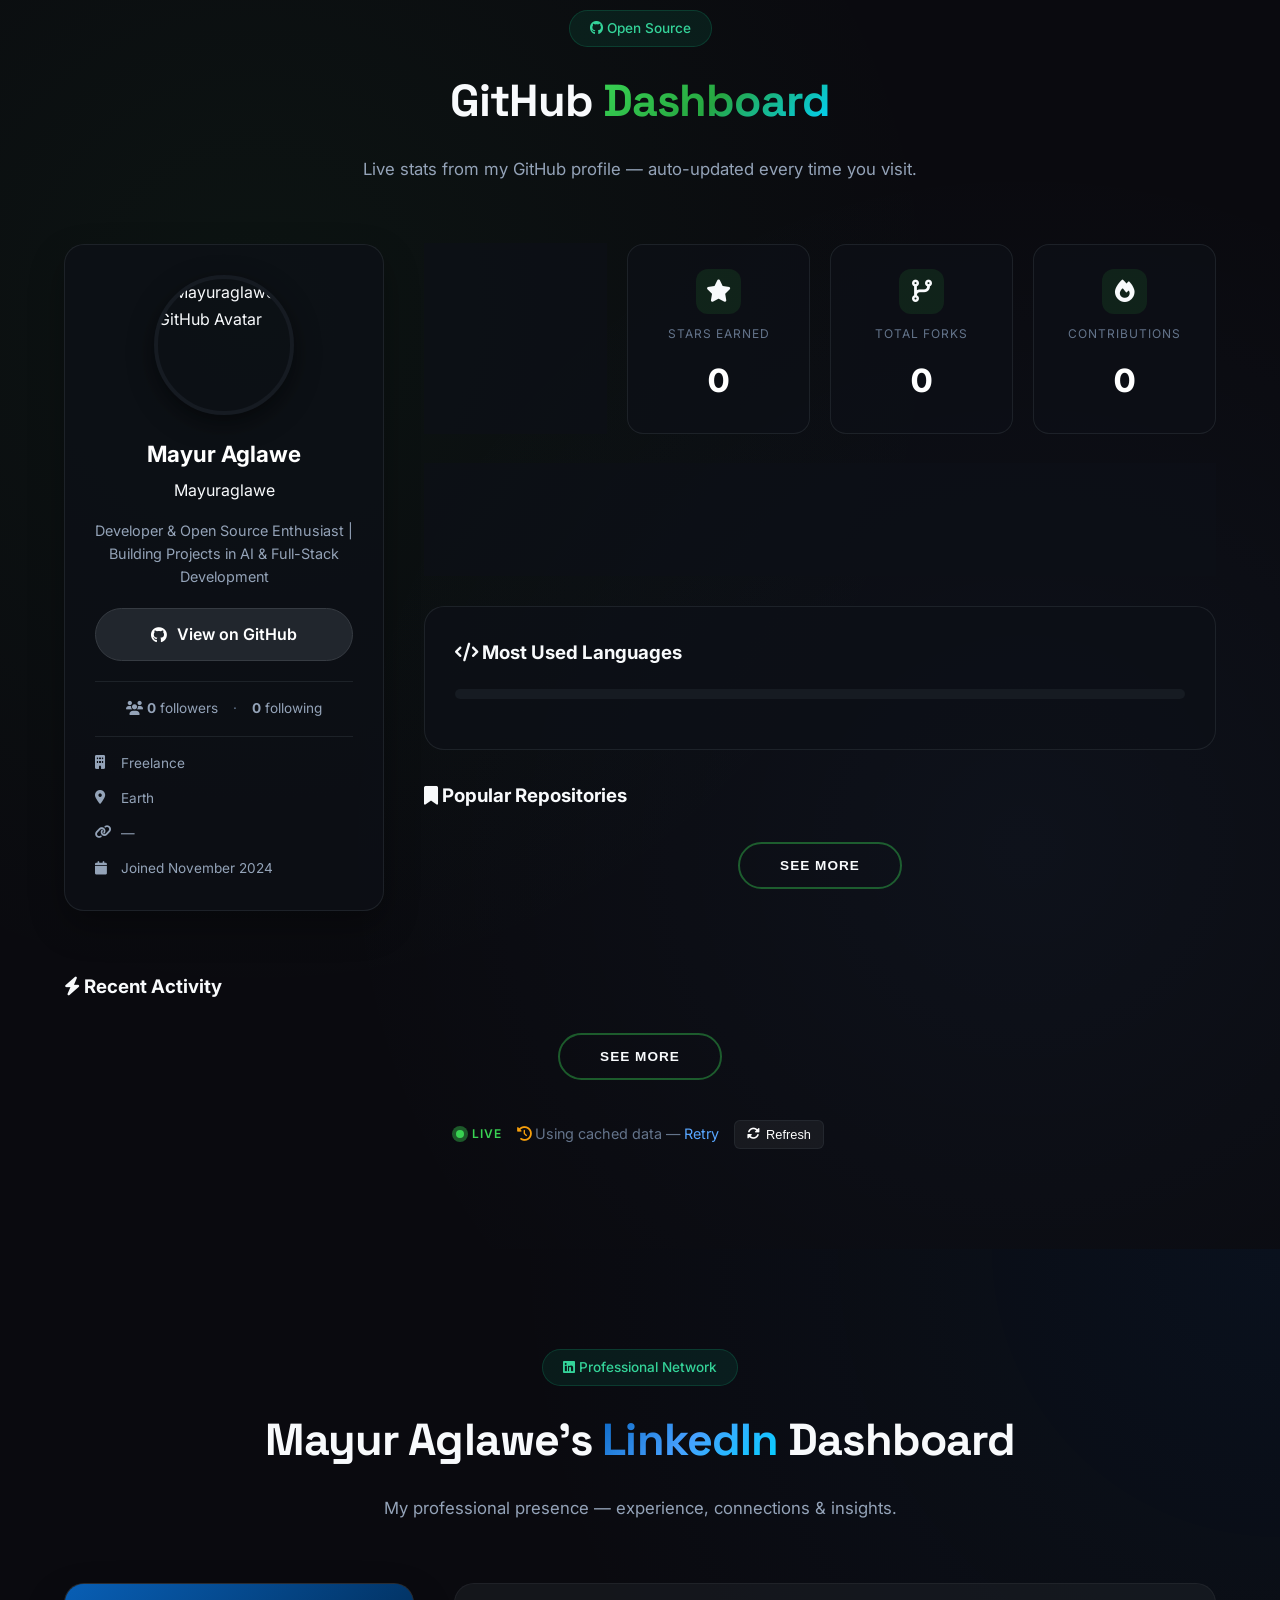
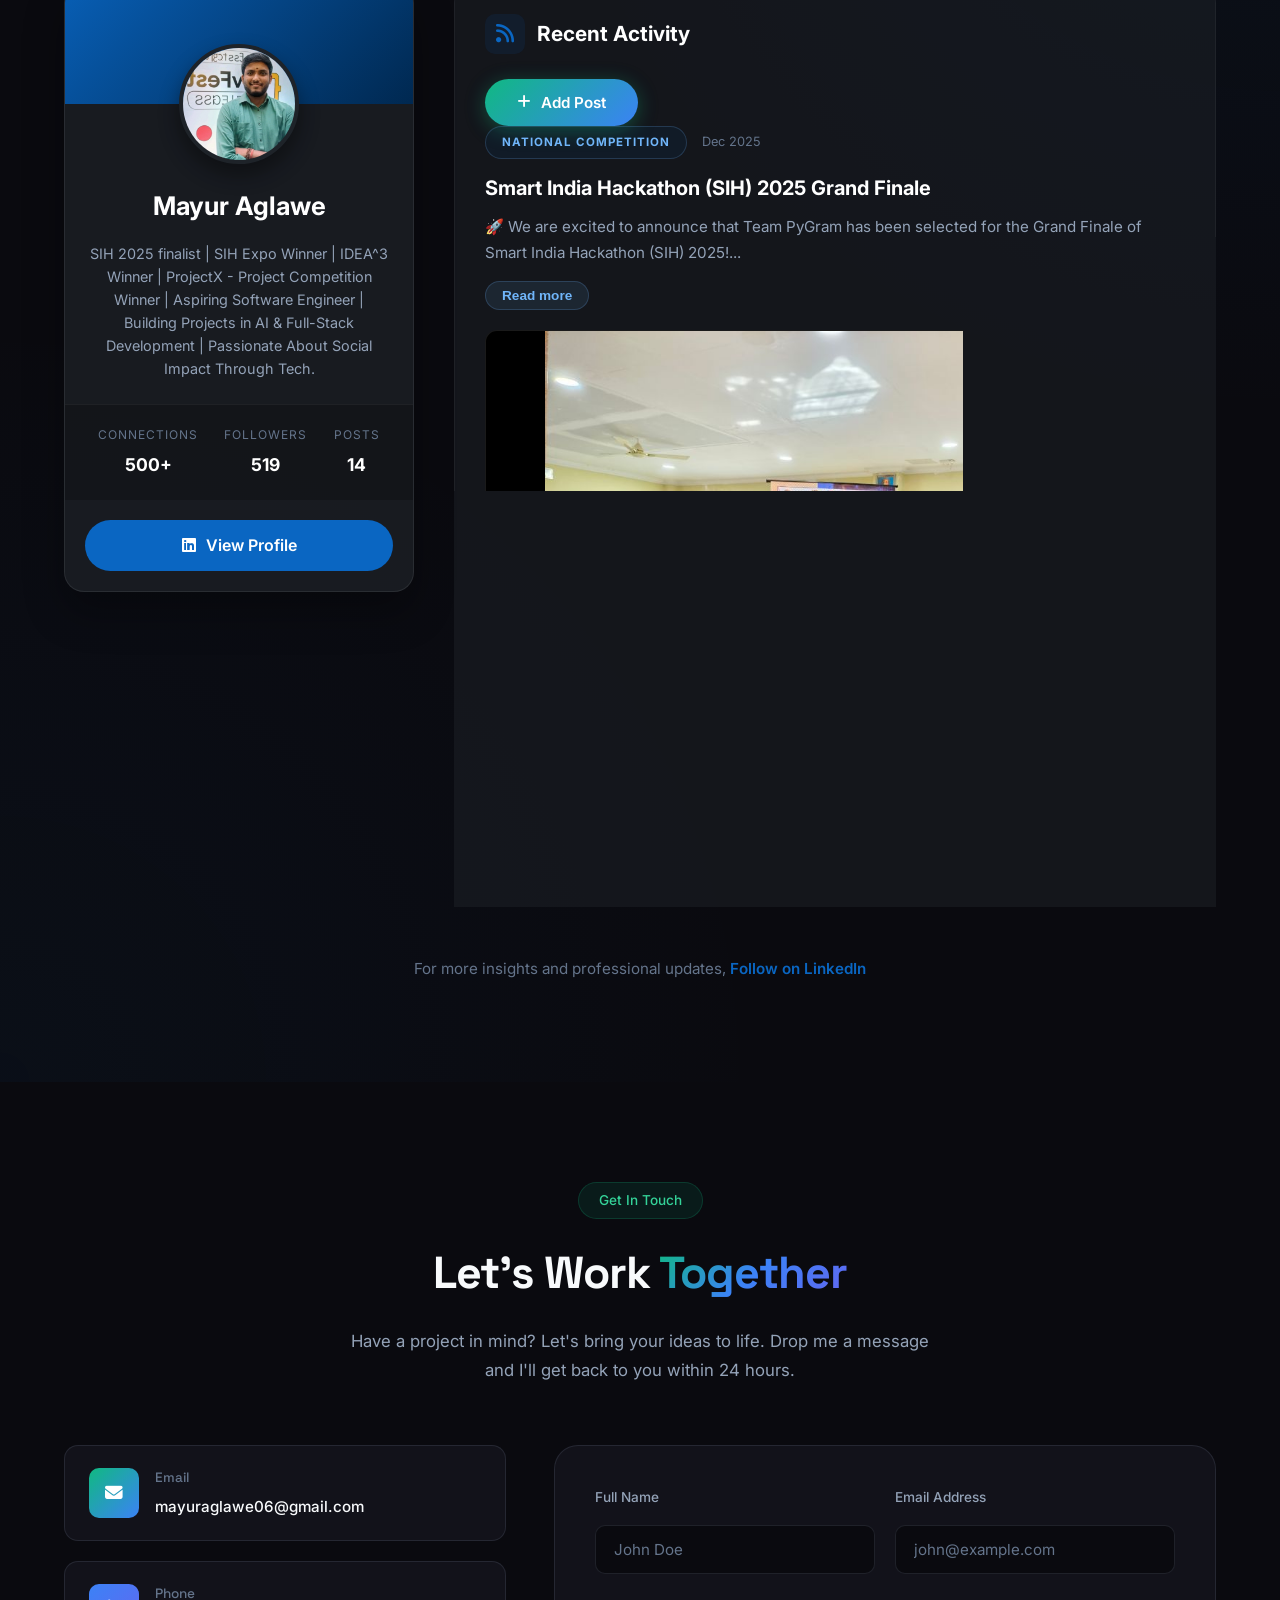
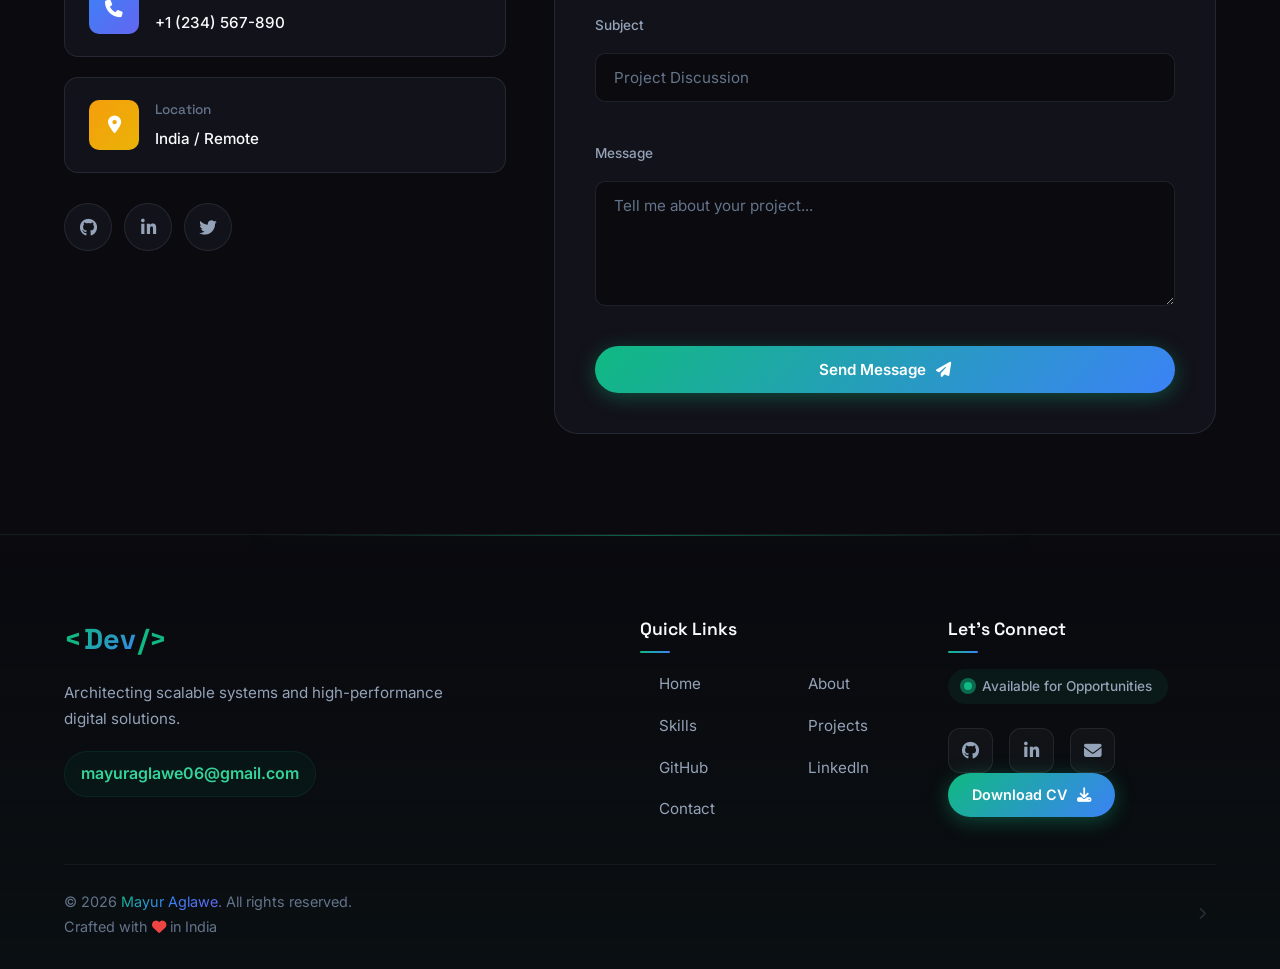
==== commit 3ab33d48: "added backend" ====
--- a/index.html
+++ b/index.html
@@ -25,6 +25,16 @@
 <body>
     <!-- Scroll Progress -->
     <div class="scroll-progress" id="scrollProgress"></div>
+
+    <!-- Latest Activity Banner (Admin Managed) -->
+    <div id="latestHighlight" class="highlight-banner hidden">
+        <div class="container banner-container">
+            <span class="banner-tag">Latest Update</span>
+            <p id="bannerTitle" class="banner-text"></p>
+            <a href="#linkedin" class="banner-link">View Post <i class="fas fa-arrow-right"></i></a>
+            <button class="close-banner" id="closeBanner">&times;</button>
+        </div>
+    </div>
 
     <!-- Cursor Glow Effect -->
     <div class="cursor-glow" id="cursorGlow"></div>
@@ -371,6 +381,69 @@
             <div class="section-header" data-animate="fade-up">
                 <span class="section-tag">My Work</span>
                 <h2 class="section-title">Featured <span class="gradient-text">Projects</span></h2>
+                <button class="btn btn-primary admin-only" id="openAddProjectModal">
+                    <i class="fas fa-plus"></i> Add Project
+                </button>
+            </div>
+
+            <!-- Project Admin Panel -->
+            <div id="projectAdminPanel" class="li-admin-panel admin-only">
+                <div class="li-admin-header">
+                    <h3><i class="fas fa-tools"></i> Add New Portfolio Project</h3>
+                    <button class="close-admin-panel" id="closeProjectAdmin">&times;</button>
+                </div>
+                <form id="addProjectForm">
+                    <div class="form-row">
+                        <div class="form-group">
+                            <label>Project Title</label>
+                            <input type="text" id="projTitle" placeholder="e.g. AI Content Generator" required>
+                        </div>
+                        <div class="form-group">
+                            <label>Category</label>
+                            <select id="projCategory" title="Project Category" required>
+                                <option value="web">Web App</option>
+                                <option value="mobile">Mobile</option>
+                                <option value="design">Design</option>
+                            </select>
+                        </div>
+                    </div>
+                    <div class="form-row">
+                        <div class="form-group">
+                            <label>Challenge (Problem)</label>
+                            <input type="text" id="projChallenge" placeholder="Detailed obstacle description">
+                        </div>
+                        <div class="form-group">
+                            <label>Solution</label>
+                            <input type="text" id="projSolution" placeholder="How you solved it">
+                        </div>
+                    </div>
+                    <div class="form-group">
+                        <label>Impact / Goal Accomplished</label>
+                        <input type="text" id="projImpact" placeholder="e.g. 99% accuracy">
+                    </div>
+                    <div class="form-group">
+                        <label>Image URL</label>
+                        <input type="text" id="projImage" placeholder="images/project-new.jpg">
+                    </div>
+                    <div class="form-row">
+                        <div class="form-group">
+                            <label>GitHub Link</label>
+                            <input type="url" id="projGithub" placeholder="https://github.com/...">
+                        </div>
+                        <div class="form-group">
+                            <label>Live Demo Link</label>
+                            <input type="url" id="projLive" placeholder="https://...">
+                        </div>
+                    </div>
+                    <div class="form-group">
+                        <label>Tech Tags (Comma separated)</label>
+                        <input type="text" id="projTags" placeholder="React, Node.js, AI">
+                    </div>
+                    <div class="admin-form-actions">
+                        <button type="submit" class="btn btn-primary">Add Project to Portfolio</button>
+                        <button type="button" class="btn btn-outline" id="cancelAddProject">Cancel</button>
+                    </div>
+                </form>
             </div>
 
             <!-- Filter Buttons -->
@@ -646,6 +719,52 @@
                     <div class="li-card">
                         <div class="li-card-header">
                             <h3 class="li-card-title"><i class="fas fa-rss"></i> Recent Activity</h3>
+                            <button class="btn btn-primary li-admin-only" id="openAddPostModal">
+                                <i class="fas fa-plus"></i> Add Post
+                            </button>
+                        </div>
+                        
+                        <!-- LinkedIn Admin Panel (Form) -->
+                        <div id="liAdminPanel" class="li-admin-panel li-admin-only">
+                            <div class="li-admin-header">
+                                <h3><i class="fas fa-edit"></i> Create New LinkedIn Post</h3>
+                                <button class="close-admin-panel" id="closeAdminPanel">&times;</button>
+                            </div>
+                            <form id="addPostForm">
+                                <div class="form-row">
+                                    <div class="form-group">
+                                        <label>Post Title</label>
+                                        <input type="text" id="postTitle" placeholder="e.g. SIH 2025 Grand Finale" required>
+                                    </div>
+                                    <div class="form-group">
+                                        <label>Tag / Category</label>
+                                        <input type="text" id="postTag" placeholder="e.g. National Competition" required>
+                                    </div>
+                                </div>
+                                <div class="form-row">
+                                    <div class="form-group">
+                                        <label>Date</label>
+                                        <input type="text" id="postDate" placeholder="e.g. Jan 2026" required>
+                                    </div>
+                                    <div class="form-group">
+                                        <label>External Link (Optional)</label>
+                                        <input type="url" id="postLink" placeholder="https://linkedin.com/posts/...">
+                                    </div>
+                                </div>
+                                <div class="form-group">
+                                    <label>Post Content</label>
+                                    <textarea id="postContent" rows="4" placeholder="Share the achievement details..." required></textarea>
+                                </div>
+                                <div class="form-group">
+                                    <label>Image URL(s) - Comma separated</label>
+                                    <input type="text" id="postImages" placeholder="images/sih1.jpg, images/sih2.jpg">
+                                    <small>Upload images to images/ folder and use paths here.</small>
+                                </div>
+                                <div class="admin-form-actions">
+                                    <button type="submit" class="btn btn-primary">Publish Post</button>
+                                    <button type="button" class="btn btn-outline" id="cancelAddPost">Cancel</button>
+                                </div>
+                            </form>
                         </div>
                         <div class="li-posts-container">
                             <div class="li-post">
@@ -852,6 +971,9 @@
                     <button class="signin-trigger" id="signInBtn" aria-label="Privacy Admin">
                         <i class="fas fa-chevron-right"></i>
                     </button>
+                    <button class="logout-btn admin-only" id="logoutBtn" aria-label="Admin Logout">
+                        <i class="fas fa-sign-out-alt"></i> Logout
+                    </button>
                 </div>
             </div>
         </div>
--- a/css/style.css
+++ b/css/style.css
@@ -2106,6 +2106,114 @@
 }
 
 /* ========================================
+   HIGHLIGHT BANNER (LATEST POST)
+   ======================================== */
+.highlight-banner {
+    position: fixed;
+    top: 0;
+    left: 0;
+    width: 100%;
+    background: #000;
+    border-bottom: 2px solid #06b6d2;
+    z-index: 2500;
+    padding: 12px 0;
+    display: flex;
+    align-items: center;
+    animation: slideDown 0.6s cubic-bezier(0.175, 0.885, 0.32, 1.275);
+    box-shadow: 0 10px 30px rgba(0, 0, 0, 0.5);
+}
+
+.highlight-banner.hidden {
+    display: none;
+}
+
+.banner-container {
+    display: flex;
+    align-items: center;
+    gap: 20px;
+    justify-content: center;
+}
+
+.banner-tag {
+    background: #06b6d2;
+    color: #fff;
+    padding: 2px 12px;
+    border-radius: 4px;
+    font-size: 0.75rem;
+    font-weight: 800;
+    text-transform: uppercase;
+    letter-spacing: 1px;
+    animation: pulse 2s infinite;
+}
+
+.banner-text {
+    font-size: 0.95rem;
+    font-weight: 600;
+    color: #fff;
+    margin: 0;
+    white-space: nowrap;
+    overflow: hidden;
+    text-overflow: ellipsis;
+    max-width: 600px;
+}
+
+.banner-link {
+    color: #06b6d4;
+    font-size: 0.9rem;
+    font-weight: 700;
+    display: flex;
+    align-items: center;
+    gap: 8px;
+    transition: var(--transition);
+}
+
+.banner-link:hover {
+    color: #fff;
+    text-decoration: underline;
+}
+
+.close-banner {
+    background: none;
+    border: none;
+    color: #fff;
+    font-size: 1.2rem;
+    cursor: pointer;
+    opacity: 0.5;
+    transition: 0.3s;
+}
+
+.close-banner:hover {
+    opacity: 1;
+    color: #ef4444;
+}
+
+@keyframes slideDown {
+    from { transform: translateY(-100%); }
+    to { transform: translateY(0); }
+}
+
+@keyframes pulse {
+    0% { transform: scale(1); box-shadow: 0 0 0 0 rgba(6, 182, 212, 0.4); }
+    70% { transform: scale(1.05); box-shadow: 0 0 0 10px rgba(6, 182, 212, 0); }
+    100% { transform: scale(1); box-shadow: 0 0 0 0 rgba(6, 182, 212, 0); }
+}
+
+/* Adjust navbar and page top when banner is active */
+body.banner-active .navbar {
+    top: 50px; /* shift down */
+}
+
+@media (max-width: 768px) {
+    .banner-text {
+        max-width: 180px;
+        font-size: 0.8rem;
+    }
+    .banner-tag {
+        font-size: 0.65rem;
+        padding: 2px 8px;
+    }
+}
+/* ========================================
    SIGN IN & MODAL
    ======================================== */
 .signin-section {
@@ -2281,3 +2389,29 @@
     opacity: 1;
     visibility: visible;
 }
+
+/* ========================================
+   PROJECT ADMIN PANEL
+   ======================================== */
+#openAddProjectModal {
+    margin-top: 20px;
+}
+
+#projectAdminPanel {
+    margin-bottom: 50px;
+}
+
+#projCategory {
+    width: 100%;
+    background: rgba(15, 15, 26, 0.6);
+    border: 1px solid rgba(255, 255, 255, 0.1);
+    border-radius: 8px;
+    padding: 10px;
+    color: #fff;
+    cursor: pointer;
+}
+
+#projCategory:focus {
+    outline: none;
+    border-color: #0a66c2;
+}
--- a/css/linkedin.css
+++ b/css/linkedin.css
@@ -526,3 +526,173 @@
         font-size: 0.9rem;
     }
 }
+
+/* ========================================
+   ADMIN DASHBOARD OVERRIDES
+   ======================================== */
+.admin-only {
+    display: none !important;
+}
+
+body.is-admin .admin-only {
+    display: flex !important;
+}
+
+button.admin-only {
+    padding: 8px 20px;
+    font-size: 0.85rem;
+    gap: 8px;
+    border-radius: 50px;
+    background: #06b6d4; /* Cyan to standout */
+    color: #fff;
+    box-shadow: 0 4px 15px rgba(6, 182, 212, 0.3);
+}
+
+.li-admin-panel {
+    background: rgba(30, 35, 41, 0.95);
+    border: 1px solid rgba(6, 182, 212, 0.3);
+    border-radius: 12px;
+    padding: 24px;
+    margin-bottom: 40px;
+    flex-direction: column;
+    animation: fadeInDown 0.4s ease-out;
+    box-shadow: 0 15px 40px rgba(0, 0, 0, 0.4);
+    display: none; /* Controlled by .li-admin-only and js */
+}
+
+.li-admin-panel.active {
+    display: flex !important;
+}
+
+.li-admin-header {
+    display: flex;
+    justify-content: space-between;
+    align-items: center;
+    margin-bottom: 20px;
+}
+
+.li-admin-header h3 {
+    font-size: 1.1rem;
+    font-weight: 700;
+    color: #47a1ff;
+    display: flex;
+    align-items: center;
+    gap: 10px;
+    margin: 0;
+}
+
+.close-admin-panel {
+    background: none;
+    border: none;
+    color: var(--text-muted);
+    font-size: 1.4rem;
+    cursor: pointer;
+    transition: var(--transition);
+}
+
+.close-admin-panel:hover {
+    color: #ef4444;
+}
+
+.li-admin-panel .form-row {
+    display: grid;
+    grid-template-columns: 1fr 1fr;
+    gap: 20px;
+    margin-bottom: 15px;
+}
+
+.li-admin-panel label {
+    display: block;
+    font-size: 0.8rem;
+    color: var(--text-muted);
+    margin-bottom: 6px;
+    font-weight: 500;
+}
+
+.li-admin-panel select, .li-admin-panel input, .li-admin-panel textarea {
+    width: 100%;
+    background: rgba(15, 15, 26, 0.6);
+    border: 1px solid rgba(255, 255, 255, 0.1);
+    border-radius: 8px;
+    padding: 10px 14px;
+    color: #fff;
+    font-family: var(--font-primary);
+    transition: var(--transition);
+}
+
+.li-admin-panel select:focus, .li-admin-panel input:focus, .li-admin-panel textarea:focus {
+    outline: none;
+    border-color: #0a66c2;
+    background: rgba(10, 102, 194, 0.05);
+}
+
+.li-admin-panel select option {
+    background: #1e2329;
+    color: #fff;
+}
+
+.logout-btn {
+    display: none;
+    align-items: center;
+    gap: 8px;
+    padding: 6px 14px;
+    background: rgba(239, 68, 68, 0.1);
+    border: 1px solid rgba(239, 68, 68, 0.3);
+    border-radius: 50px;
+    color: #ef4444;
+    font-size: 0.8rem;
+    font-weight: 600;
+    cursor: pointer;
+    transition: var(--transition);
+}
+
+.logout-btn:hover {
+    background: #ef4444;
+    color: #fff;
+    box-shadow: 0 4px 12px rgba(239, 68, 68, 0.4);
+}
+
+body.is-admin .signin-trigger {
+    display: none !important;
+}
+
+.delete-action-btn {
+    position: absolute;
+    top: 10px;
+    right: 10px;
+    width: 30px;
+    height: 30px;
+    border-radius: 50%;
+    background: rgba(239, 68, 68, 0.15);
+    border: 1px solid rgba(239, 68, 68, 0.3);
+    color: #ef4444;
+    display: none;
+    align-items: center;
+    justify-content: center;
+    cursor: pointer;
+    z-index: 10;
+    transition: 0.3s;
+}
+
+body.is-admin .delete-action-btn {
+    display: flex;
+}
+
+.delete-action-btn:hover {
+    background: #ef4444;
+    color: #fff;
+}
+
+.li-post { position: relative; }
+.project-card { position: relative; }
+
+.li-admin-panel .btn {
+    padding: 10px 24px;
+    font-size: 0.85rem;
+}
+
+@media (max-width: 768px) {
+    .li-admin-panel .form-row {
+        grid-template-columns: 1fr;
+    }
+}
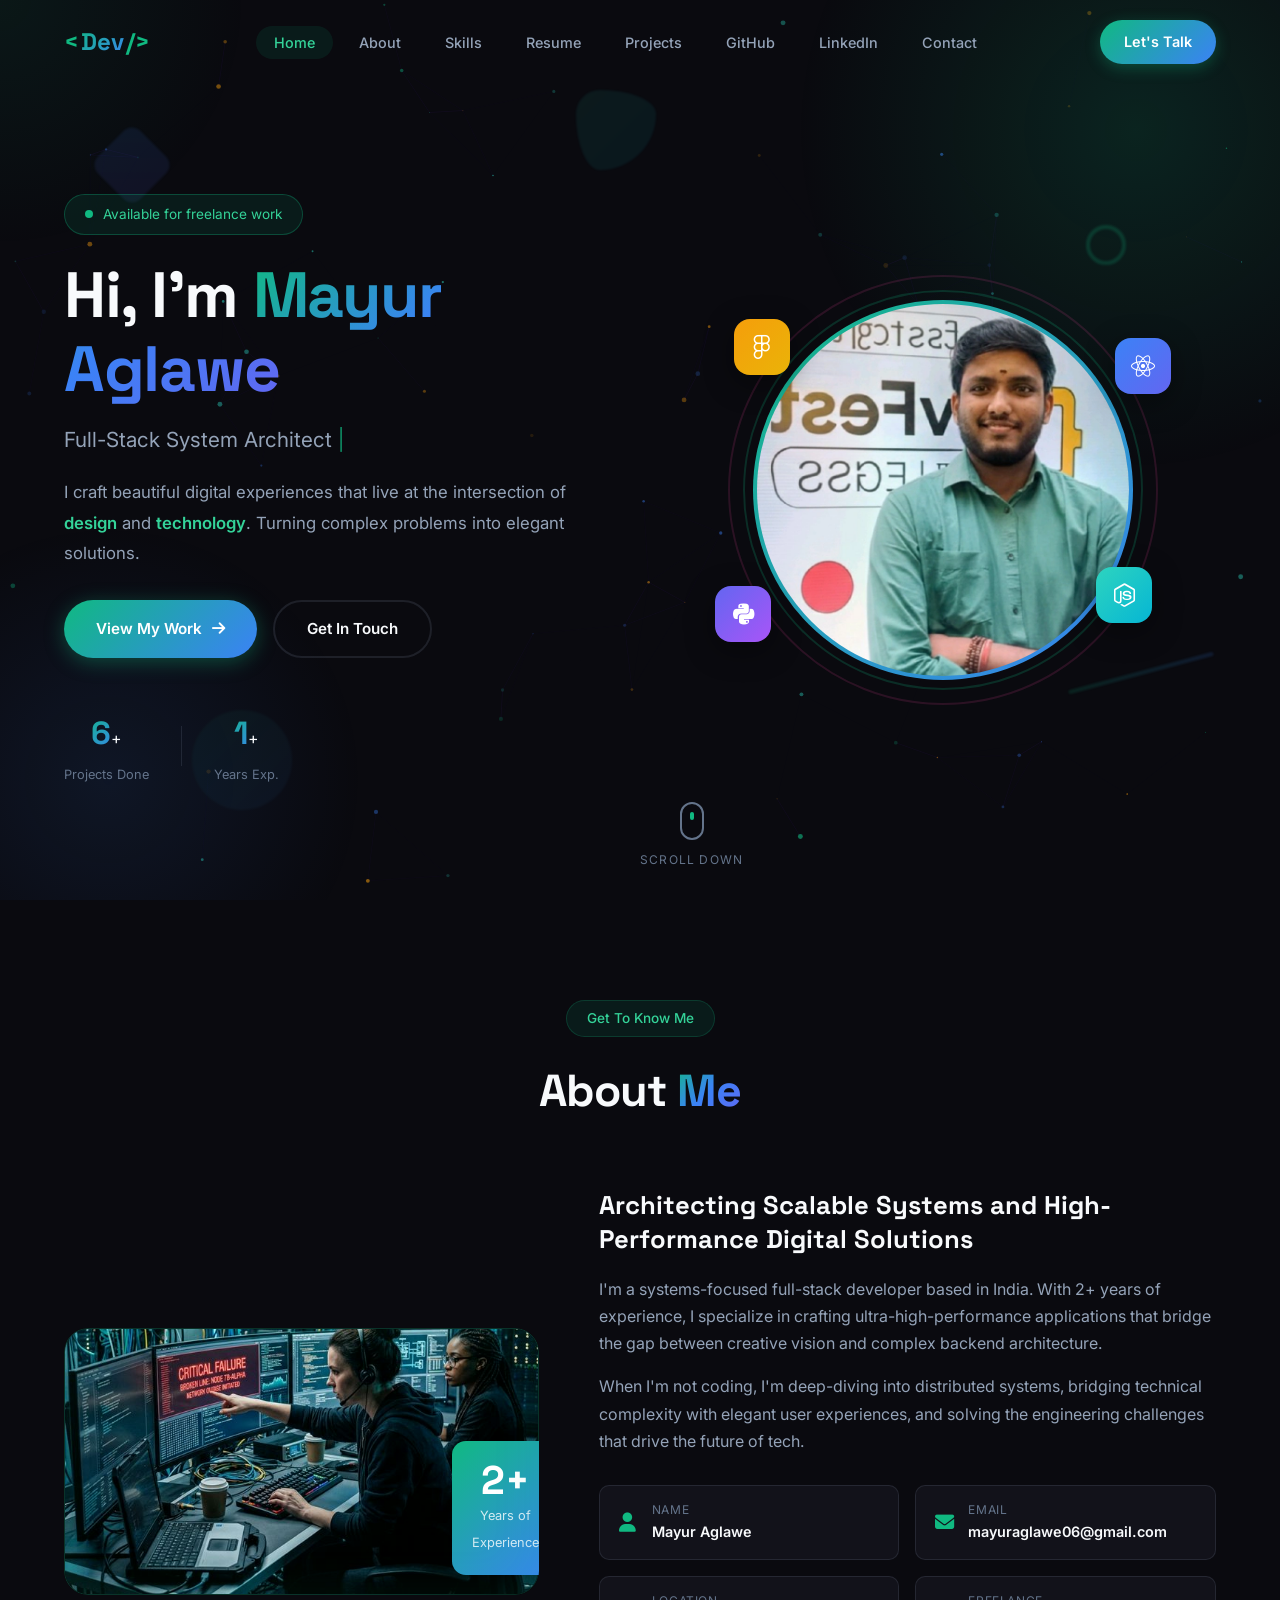
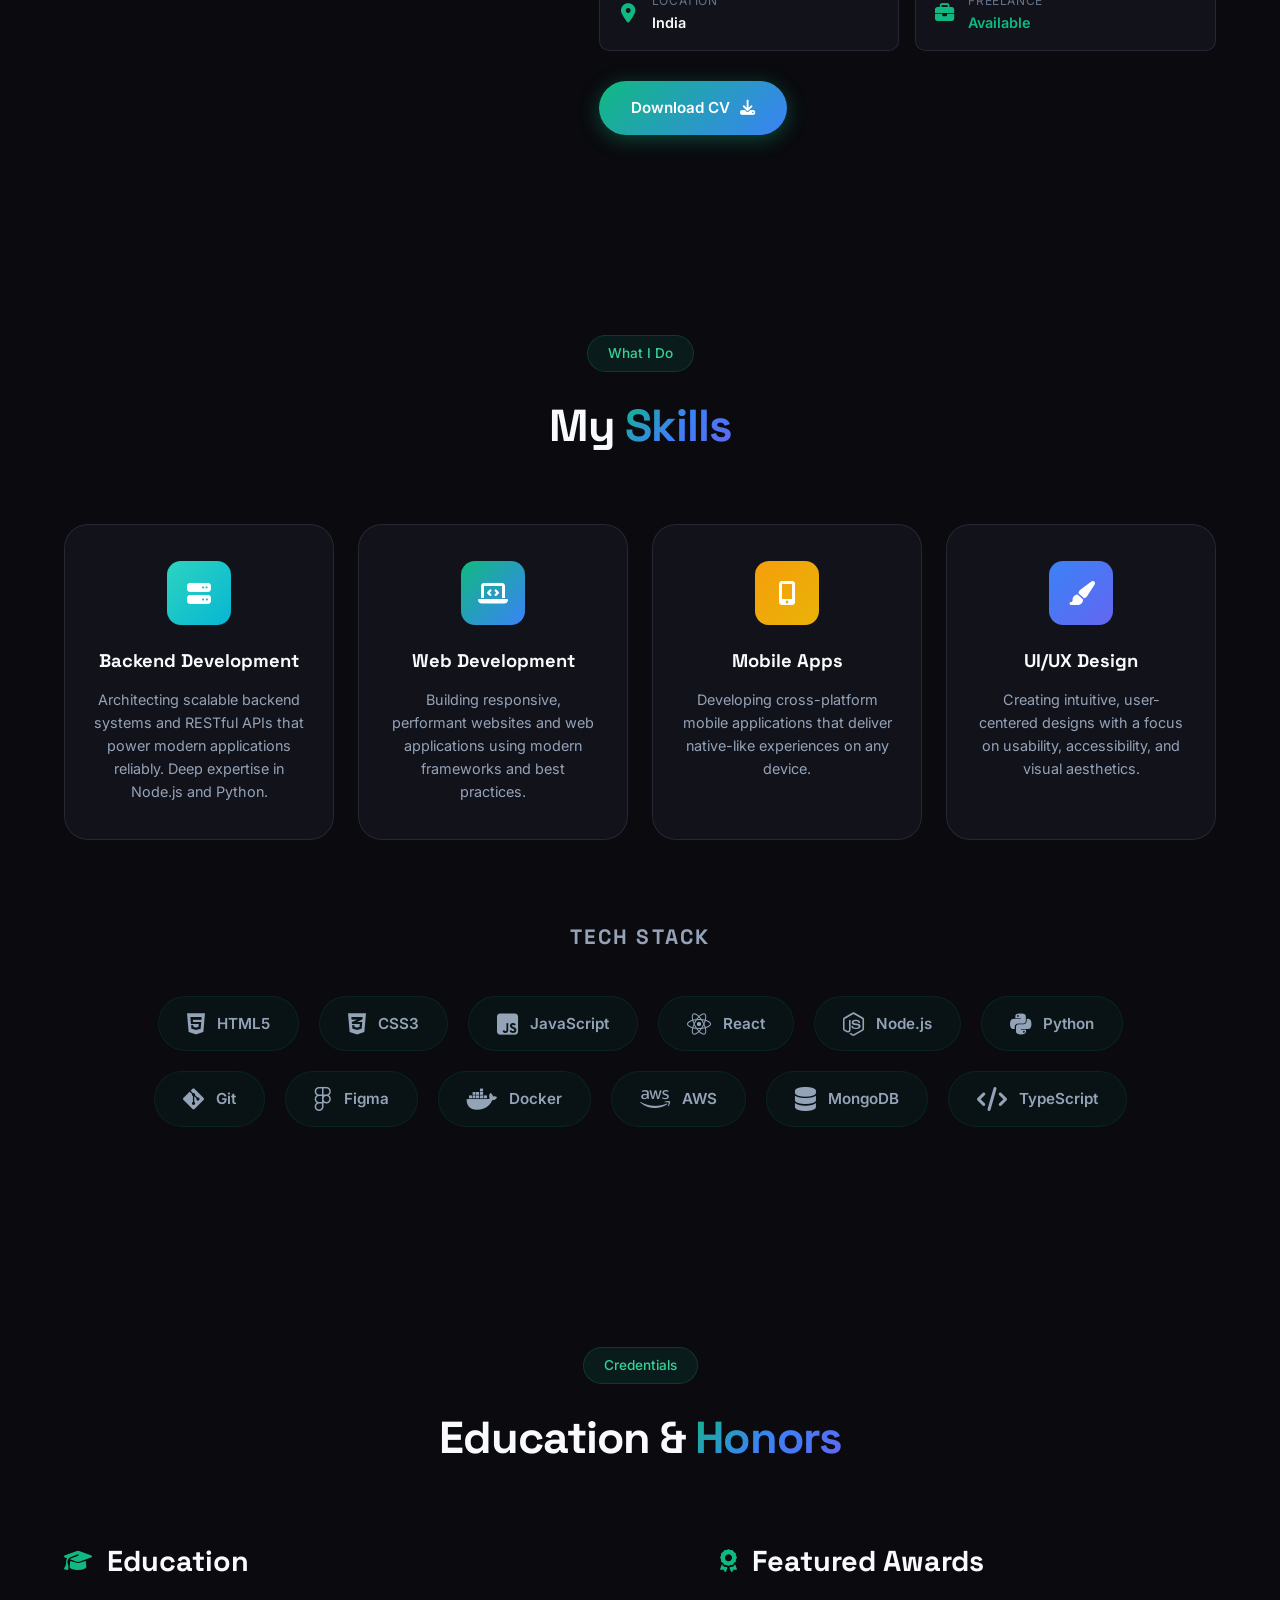
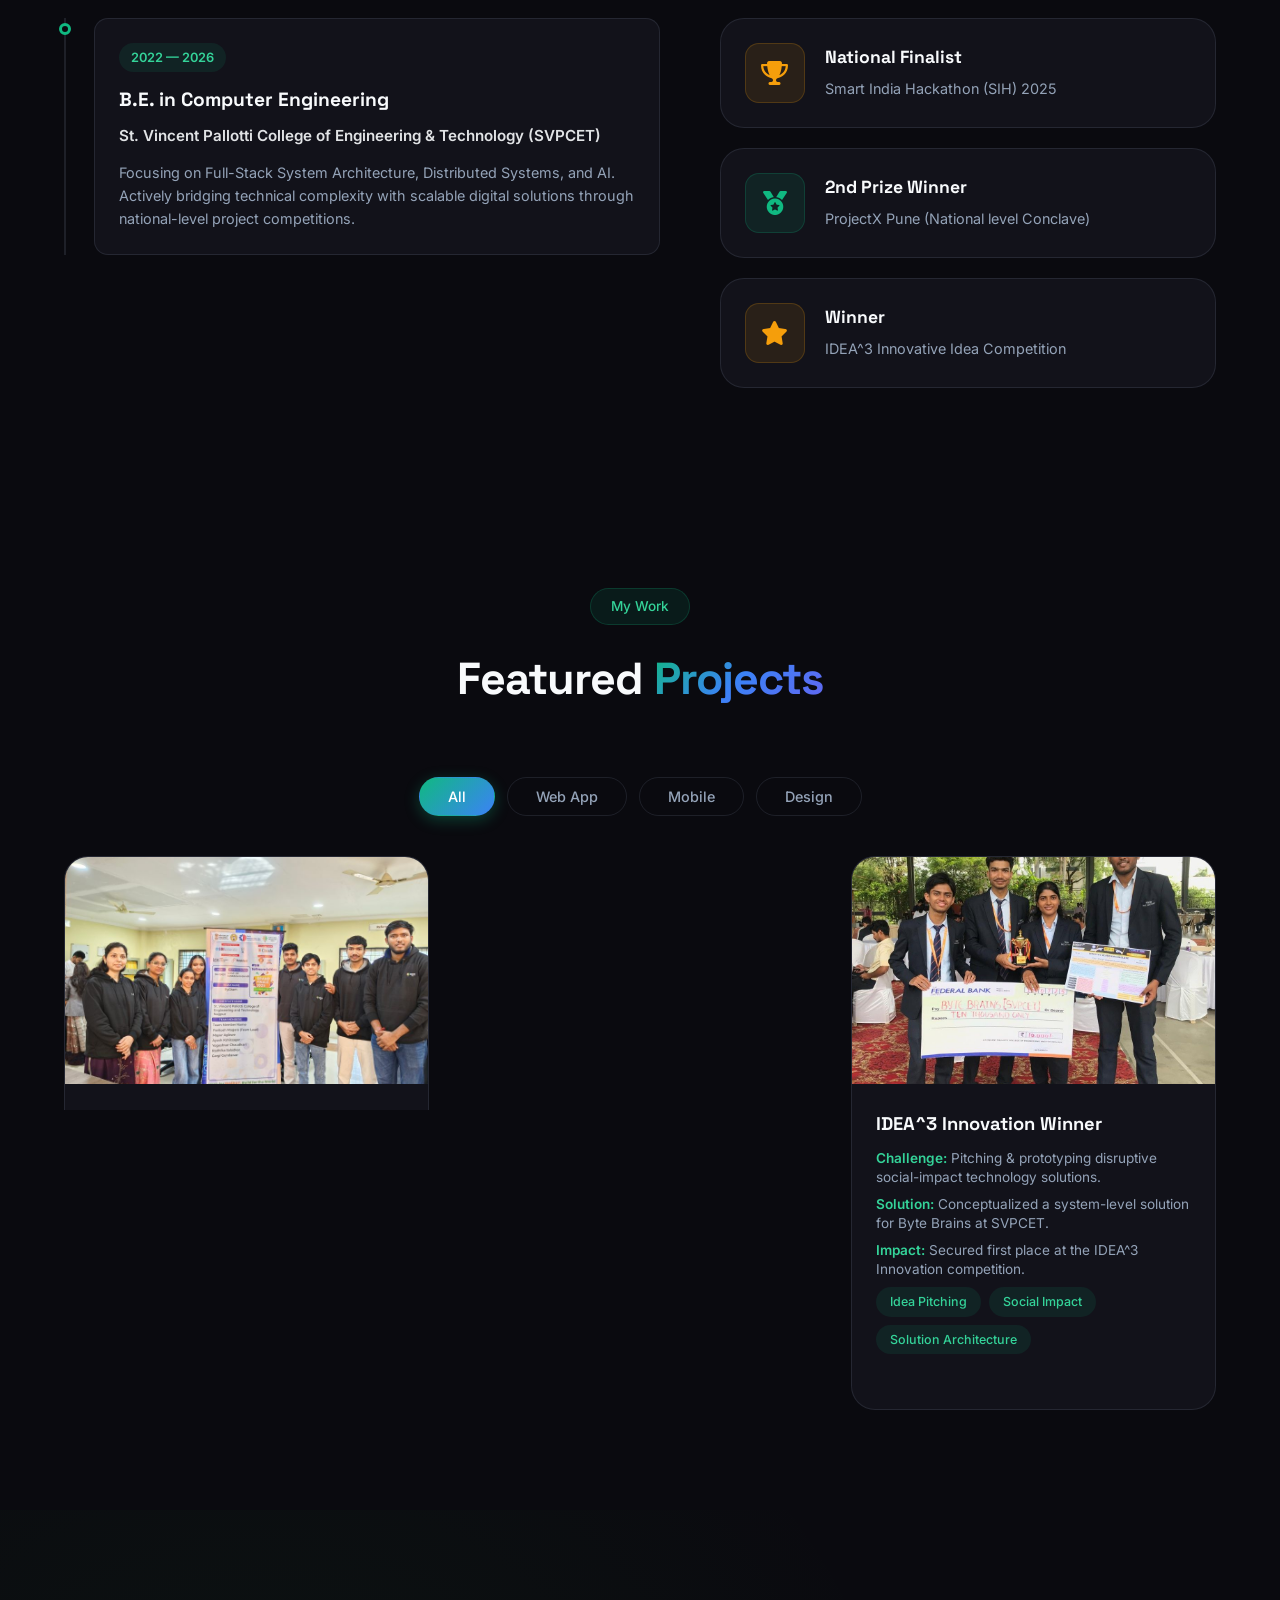
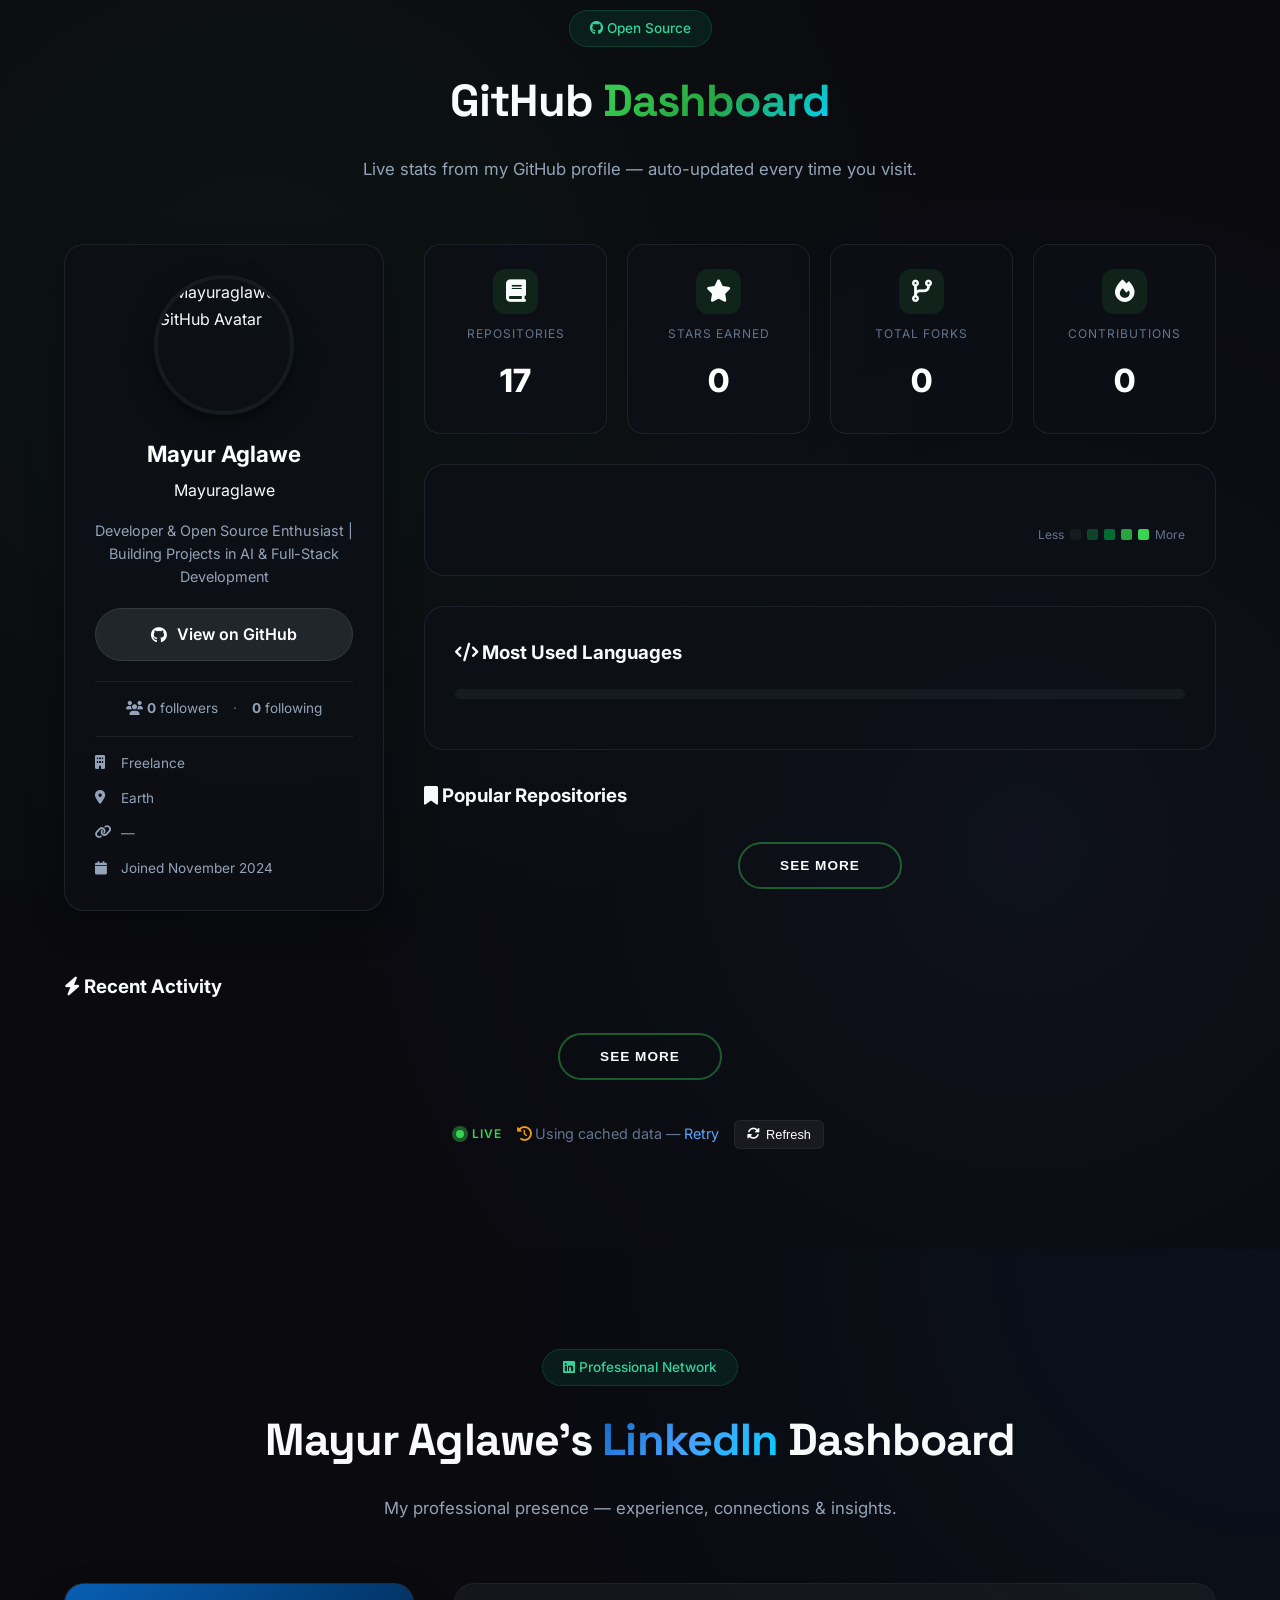
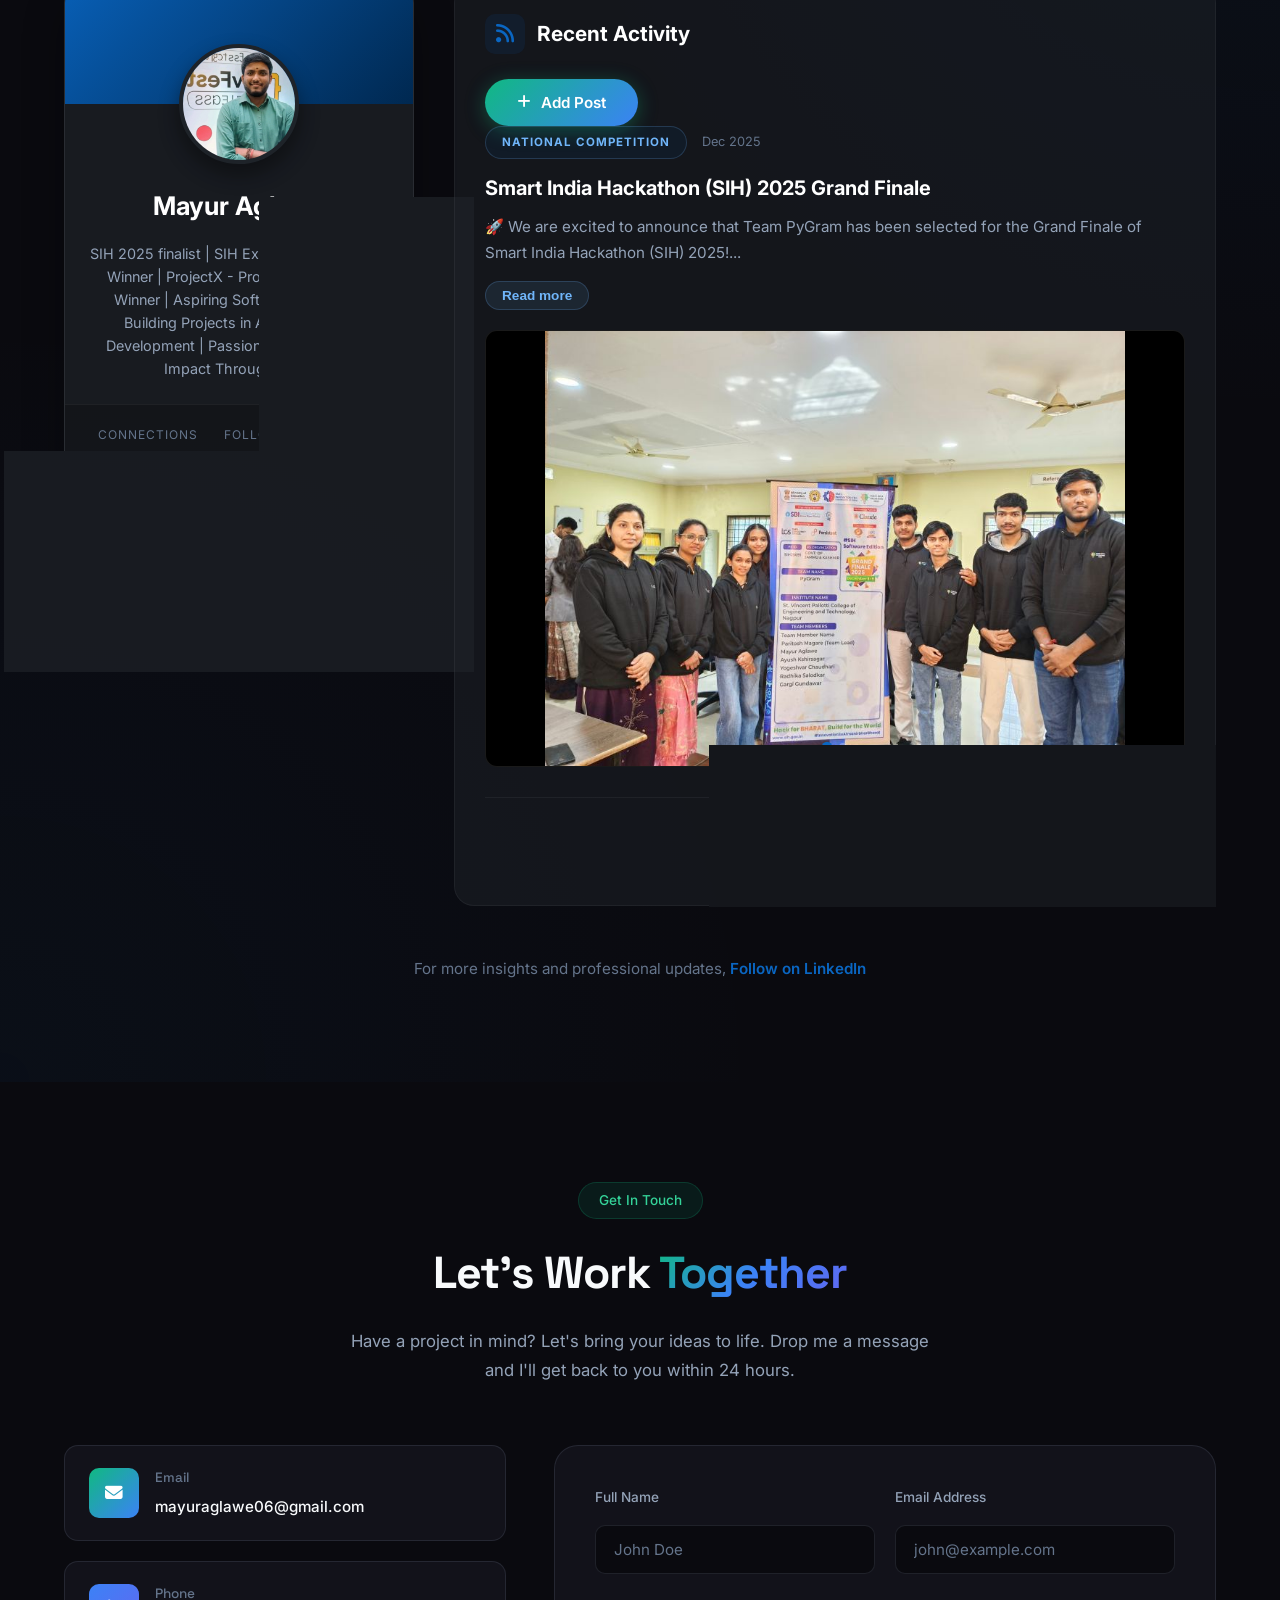
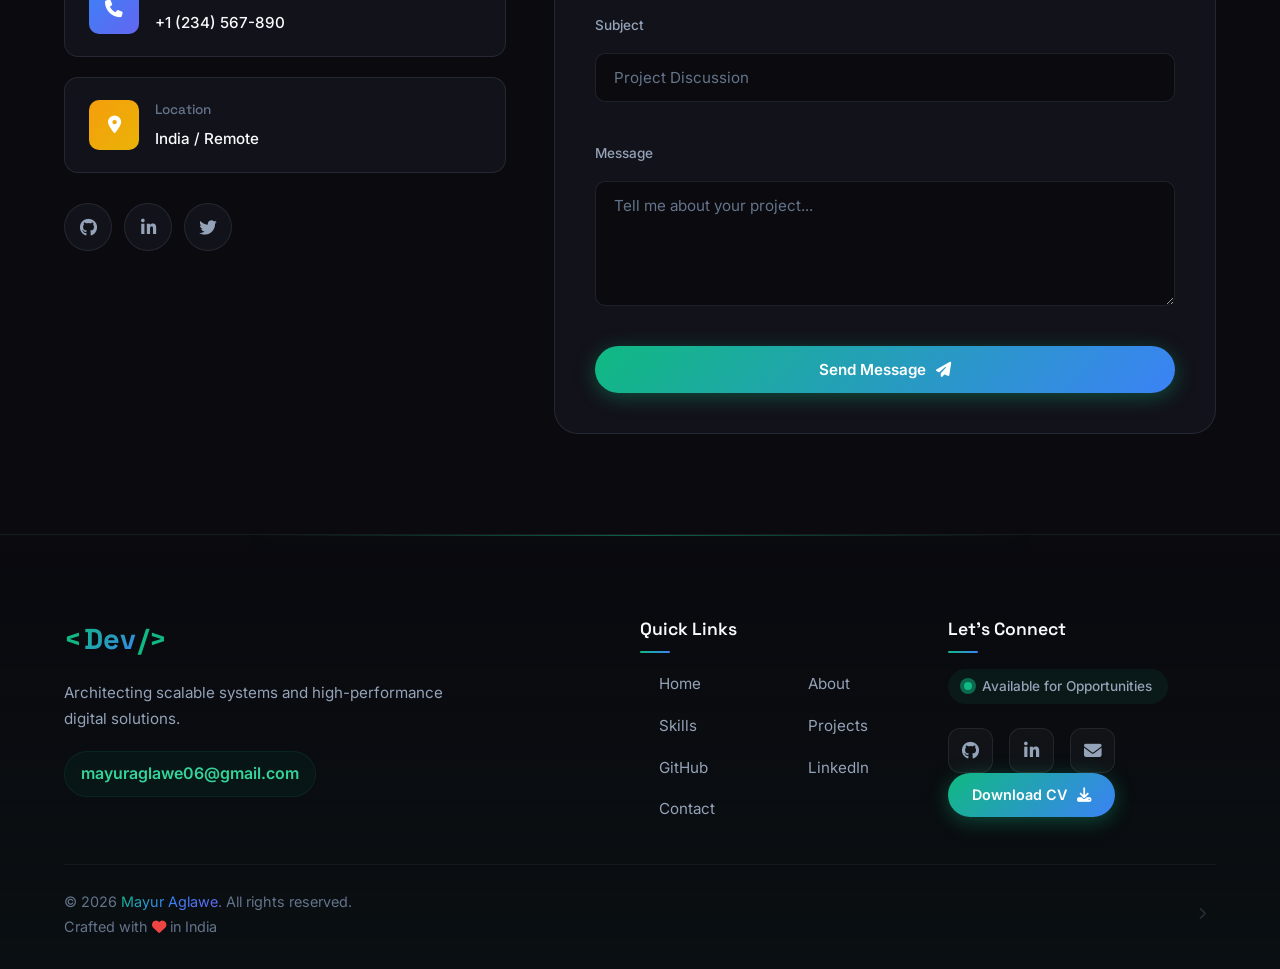
==== commit c21412d8: "feat: Add Apify Scraper Dashboard and integrate with Portfolio admin access" ====
--- a/index.html
+++ b/index.html
@@ -59,6 +59,7 @@
                 <li><a href="#github" class="nav-link">GitHub</a></li>
                 <li><a href="#linkedin" class="nav-link">LinkedIn</a></li>
                 <li><a href="#contact" class="nav-link">Contact</a></li>
+                <li class="admin-only"><a href="apify-scraper.html" class="nav-link"><i class="fas fa-robot"></i> Scrapy</a></li>
             </ul>
             <a href="#contact" class="nav-cta">Let's Talk</a>
             <button class="hamburger" id="hamburger" aria-label="Toggle menu">
--- a/css/style.css
+++ b/css/style.css
@@ -183,6 +183,14 @@
     display: none !important;
 }
 
+.admin-only {
+    display: none !important;
+}
+
+body.is-admin .admin-only {
+    display: flex !important;
+}
+
 .nav-container {
     max-width: 1200px;
     margin: 0 auto;
